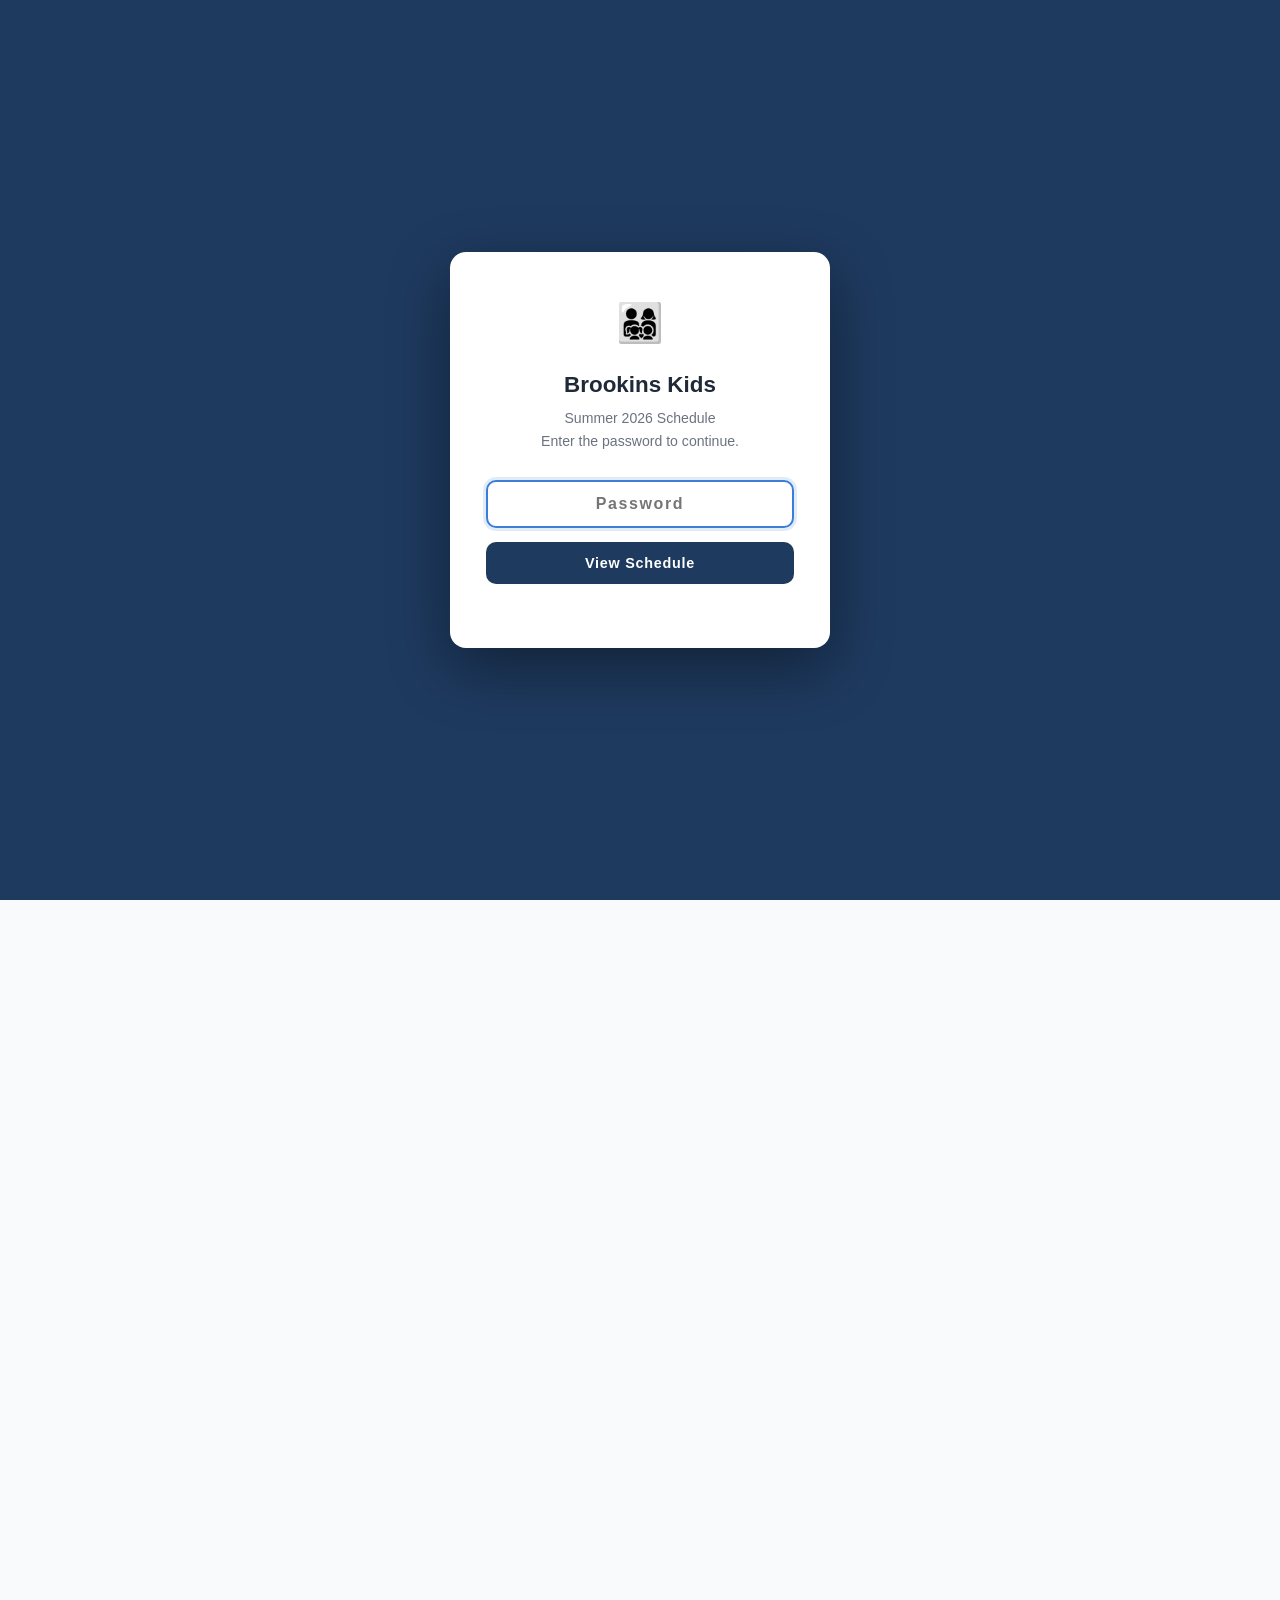
==== kids.html @ f15287eb "Fill in complete summer care activity schedule from PDF All 47 Good Shepherd days now show real acti" ====
<!DOCTYPE html>
<html lang="en">
<head>
  <meta charset="UTF-8" />
  <meta name="viewport" content="width=device-width, initial-scale=1.0" />
  <title>Brookins Kids — Summer 2026</title>
  <style>
    /* ── Auth gate ── */
    #auth-gate {
      position: fixed; inset: 0; z-index: 9999;
      background: #1e3a5f;
      display: flex; align-items: center; justify-content: center;
      font-family: -apple-system, BlinkMacSystemFont, 'Segoe UI', sans-serif;
    }
    #auth-gate.hidden { display: none; }

    .gate-card {
      background: #fff;
      border-radius: 16px;
      padding: 40px 36px 36px;
      width: min(380px, calc(100vw - 32px));
      text-align: center;
      box-shadow: 0 20px 60px rgba(0,0,0,0.4);
    }
    .gate-icon { font-size: 2.4rem; display: block; margin-bottom: 14px; }
    .gate-title { font-size: 1.4rem; font-weight: 700; color: #1f2937; margin-bottom: 4px; }
    .gate-sub { font-size: 0.88rem; color: #6b7280; margin-bottom: 28px; }

    .gate-input {
      width: 100%; padding: 13px 16px;
      font-size: 1rem; font-weight: 600; letter-spacing: 0.1em; text-align: center;
      border: 2px solid #d1d5db; border-radius: 10px;
      outline: none; color: #1f2937;
      transition: border-color 0.2s, box-shadow 0.2s;
    }
    .gate-input:focus { border-color: #3b7dd8; box-shadow: 0 0 0 3px rgba(59,125,216,0.15); }
    .gate-input.shake {
      border-color: #ef4444;
      animation: gateShake 0.4s ease;
    }
    @keyframes gateShake {
      0%,100% { transform: translateX(0); }
      20%     { transform: translateX(-8px); }
      40%     { transform: translateX(8px); }
      60%     { transform: translateX(-5px); }
      80%     { transform: translateX(5px); }
    }
    .gate-btn {
      margin-top: 14px; width: 100%; padding: 13px;
      background: #1e3a5f; color: #fff; border: none; border-radius: 10px;
      font-size: 0.9rem; font-weight: 700; letter-spacing: 0.05em;
      cursor: pointer; transition: background 0.2s;
    }
    .gate-btn:hover { background: #0d2a50; }
    .gate-err { font-size: 0.78rem; color: #ef4444; font-weight: 600; margin-top: 10px; min-height: 18px; }

    /* Hide page content until authed */
    body.locked .site-header,
    body.locked .container,
    body.locked footer { visibility: hidden; }

    * { box-sizing: border-box; margin: 0; padding: 0; }

    :root {
      --rae: #3b7dd8;
      --rae-light: #e8f1fc;
      --rae-border: #b3d0f5;
      --ivy: #2faa6a;
      --ivy-light: #e6f7ef;
      --ivy-border: #a8e0c3;
      --warn: #f59e0b;
      --warn-light: #fffbeb;
      --warn-border: #fde68a;
      --red: #ef4444;
      --red-light: #fef2f2;
      --text: #1f2937;
      --muted: #6b7280;
      --border: #e5e7eb;
      --bg: #f9fafb;
      --white: #ffffff;
    }

    body {
      font-family: -apple-system, BlinkMacSystemFont, 'Segoe UI', sans-serif;
      background: var(--bg);
      color: var(--text);
      font-size: 16px;
      line-height: 1.6;
    }

    /* ── Header ── */
    .site-header {
      background: var(--white);
      border-bottom: 2px solid var(--border);
      padding: 20px 24px;
      text-align: center;
    }
    .site-header h1 {
      font-size: 1.8rem;
      font-weight: 700;
      color: var(--text);
      letter-spacing: -0.02em;
    }
    .site-header p {
      color: var(--muted);
      margin-top: 4px;
      font-size: 1rem;
    }

    /* ── Layout ── */
    .container {
      max-width: 900px;
      margin: 0 auto;
      padding: 28px 20px 60px;
    }

    /* ── Section headers ── */
    .section-title {
      font-size: 0.75rem;
      font-weight: 700;
      text-transform: uppercase;
      letter-spacing: 0.1em;
      color: var(--muted);
      margin-bottom: 12px;
      margin-top: 36px;
    }
    .section-title:first-child { margin-top: 0; }

    /* ── Alert banner ── */
    .alert {
      background: var(--warn-light);
      border: 1px solid var(--warn-border);
      border-left: 4px solid var(--warn);
      border-radius: 8px;
      padding: 14px 18px;
      margin-bottom: 24px;
      font-size: 0.95rem;
    }
    .alert strong { color: #92400e; }

    /* ── Contact cards ── */
    .cards {
      display: grid;
      grid-template-columns: repeat(auto-fill, minmax(260px, 1fr));
      gap: 14px;
      margin-bottom: 8px;
    }

    .card {
      background: var(--white);
      border: 1px solid var(--border);
      border-radius: 10px;
      padding: 18px 20px;
    }
    .card.rae { border-top: 4px solid var(--rae); }
    .card.ivy { border-top: 4px solid var(--ivy); }
    .card.general { border-top: 4px solid var(--muted); }

    .card-label {
      font-size: 0.7rem;
      font-weight: 700;
      text-transform: uppercase;
      letter-spacing: 0.1em;
      margin-bottom: 6px;
    }
    .card.rae .card-label { color: var(--rae); }
    .card.ivy .card-label { color: var(--ivy); }
    .card.general .card-label { color: var(--muted); }

    .card h3 { font-size: 1.05rem; font-weight: 700; margin-bottom: 8px; }
    .card p { font-size: 0.9rem; color: var(--muted); margin-bottom: 4px; line-height: 1.5; }
    .card a { color: var(--rae); text-decoration: none; }
    .card a:hover { text-decoration: underline; }
    .card .hours-badge {
      display: inline-block;
      background: var(--bg);
      border: 1px solid var(--border);
      border-radius: 6px;
      padding: 4px 10px;
      font-size: 0.85rem;
      font-weight: 600;
      margin-top: 8px;
    }

    /* ── Reminders checklist ── */
    .reminders {
      background: var(--white);
      border: 1px solid var(--border);
      border-radius: 10px;
      padding: 20px 24px;
    }
    .reminders h3 {
      font-size: 1rem;
      font-weight: 700;
      margin-bottom: 14px;
    }
    .reminder-list {
      list-style: none;
      display: grid;
      grid-template-columns: repeat(auto-fill, minmax(220px, 1fr));
      gap: 8px;
    }
    .reminder-list li {
      display: flex;
      align-items: flex-start;
      gap: 8px;
      font-size: 0.92rem;
    }
    .reminder-list li::before {
      content: "✓";
      color: var(--ivy);
      font-weight: 700;
      flex-shrink: 0;
      margin-top: 1px;
    }

    /* ── Schedule table ── */
    .schedule-wrapper {
      background: var(--white);
      border: 1px solid var(--border);
      border-radius: 10px;
      overflow: hidden;
    }

    .schedule-month {
      border-bottom: 1px solid var(--border);
    }
    .schedule-month:last-child { border-bottom: none; }

    .month-header {
      background: var(--bg);
      padding: 14px 20px;
      font-size: 1rem;
      font-weight: 700;
      border-bottom: 1px solid var(--border);
      display: flex;
      align-items: center;
      gap: 8px;
    }

    .schedule-table {
      width: 100%;
      border-collapse: collapse;
      font-size: 0.88rem;
    }

    .schedule-table thead th {
      background: var(--bg);
      padding: 10px 14px;
      text-align: left;
      font-size: 0.75rem;
      font-weight: 700;
      text-transform: uppercase;
      letter-spacing: 0.07em;
      color: var(--muted);
      border-bottom: 1px solid var(--border);
    }

    .schedule-table tbody tr {
      border-bottom: 1px solid var(--border);
    }
    .schedule-table tbody tr:last-child { border-bottom: none; }
    .schedule-table tbody tr:hover { background: #fafafa; }

    .schedule-table td {
      padding: 11px 14px;
      vertical-align: top;
    }

    .date-cell {
      min-width: 110px;
      font-weight: 600;
      white-space: nowrap;
    }
    .date-cell .day { font-size: 0.78rem; color: var(--muted); font-weight: 400; }

    .pill {
      display: inline-block;
      padding: 2px 9px;
      border-radius: 20px;
      font-size: 0.78rem;
      font-weight: 600;
      white-space: nowrap;
    }
    .pill.rae { background: var(--rae-light); color: var(--rae); border: 1px solid var(--rae-border); }
    .pill.ivy { background: var(--ivy-light); color: var(--ivy); border: 1px solid var(--ivy-border); }
    .pill.golf { background: #fef3c7; color: #92400e; border: 1px solid #fde68a; }
    .pill.closed { background: var(--red-light); color: var(--red); border: 1px solid #fecaca; }
    .pill.nocare { background: #f3f4f6; color: var(--muted); border: 1px solid var(--border); }

    .cell-main { font-weight: 500; margin-bottom: 2px; }
    .cell-sub { font-size: 0.82rem; color: var(--muted); }
    .cell-activity {
      margin-top: 5px;
      font-size: 0.8rem;
      color: #374151;
      background: rgba(0,0,0,0.04);
      border-radius: 4px;
      padding: 3px 8px;
      display: inline-block;
    }

    .shirt-tag {
      display: inline-block;
      font-size: 0.7rem;
      font-weight: 700;
      padding: 1px 7px;
      border-radius: 10px;
      vertical-align: middle;
      margin-left: 4px;
    }
    .shirt-green { background: #dcfce7; color: #166534; border: 1px solid #bbf7d0; }
    .shirt-blue  { background: #dbeafe; color: #1e40af; border: 1px solid #bfdbfe; }

    .row-closed { background: var(--red-light) !important; }
    .row-golf   { background: #fffbeb !important; }
    .row-gs-green { background: #f0fdf4 !important; }
    .row-gs-blue  { background: #eff6ff !important; }

    /* shirt legend */
    .shirt-legend {
      display: flex; gap: 16px; flex-wrap: wrap;
      padding: 10px 14px;
      background: var(--bg);
      border-bottom: 1px solid var(--border);
      font-size: 0.78rem;
      color: var(--muted);
      align-items: center;
    }
    .shirt-legend span { display: flex; align-items: center; gap: 5px; }

    /* note rows */
    .schedule-note {
      padding: 9px 14px;
      background: var(--warn-light);
      font-size: 0.83rem;
      color: #92400e;
      border-top: 1px dashed var(--warn-border);
      border-bottom: 1px dashed var(--warn-border);
    }

    /* ── Responsive ── */
    @media (max-width: 600px) {
      .site-header h1 { font-size: 1.4rem; }
      .cards { grid-template-columns: 1fr; }
      .reminder-list { grid-template-columns: 1fr; }
      .schedule-table thead { display: none; }
      .schedule-table tbody tr { display: block; padding: 12px 14px; }
      .schedule-table td { display: block; padding: 2px 0; border: none; }
      .date-cell { font-size: 0.95rem; }
    }
  </style>
</head>
<body>

<header class="site-header">
  <h1>Brookins Kids — Summer 2026</h1>
  <p>Quick reference for schedules, drop-offs, and pickups</p>
</header>

<div class="container">

  <!-- ── Alert ── -->
  <div class="alert">
    <strong>Note — Golf Camp overlap:</strong> Rae's golf camp runs <strong>June 8–11</strong> (Mon–Thu, 9am–3pm at Brookview). Summer Care at Good Shepherd starts June 10. On June 10 &amp; 11 Rae goes to <strong>golf camp</strong>, not summer care. Summer Care begins in full on <strong>Friday June 12.</strong>
  </div>

  <!-- ── Morning Checklist ── -->
  <p class="section-title">Before You Leave the House</p>
  <div class="reminders">
    <h3>Morning Send-Off Checklist</h3>
    <ul class="reminder-list">
      <li>Apply sunscreen (face, arms, neck)</li>
      <li>Pack a full water bottle</li>
      <li>Pack a sack lunch — no lunch provided at Good Shepherd or golf camp</li>
      <li>Sunscreen re-apply spray in backpack for outdoor days</li>
      <li>Weather-appropriate layers (MN mornings can be cool)</li>
      <li>Any medication if needed</li>
      <li>Check backpack for permission slips / field trip notes</li>
      <li>Field trip day: green GS Summer Care shirt</li>
      <li>Swim day: blue GS shirt + swimsuit + towel</li>
      <li>Check Emma's weekly email for what each day needs</li>
    </ul>
  </div>

  <!-- ── Contact Cards ── -->
  <p class="section-title">Key Contacts &amp; Locations</p>
  <div class="cards">

    <div class="card ivy">
      <div class="card-label">Ivy</div>
      <h3>Pam's House</h3>
      <p>515 Winnetka Ave S<br>Minneapolis, MN 55426</p>
      <p><strong>Phone:</strong> <a href="tel:6122367421">612-236-7421</a></p>
      <span class="hours-badge">Drop 7:50–9:00 am &nbsp;·&nbsp; Pickup 3:00–5:00 pm</span>
    </div>

    <div class="card rae">
      <div class="card-label">Rae — Summer Care</div>
      <h3>Good Shepherd School</h3>
      <p>145 Jersey Ave. S<br>Golden Valley, MN 55426</p>
      <p><strong>School Care:</strong> Emma Sandvig</p>
      <p><a href="mailto:schoolcare@gsgvschool.org">schoolcare@gsgvschool.org</a></p>
      <p><a href="tel:7635454285">763-545-4285 ext. 816</a></p>
      <p style="margin-top:8px;font-weight:600;color:#1f2937;">Drop-off &amp; pickup: <strong>Door 12</strong></p>
      <span class="hours-badge">Drop 7:30–9:00 am &nbsp;·&nbsp; Pickup by 5:30 pm</span>
    </div>

    <div class="card rae">
      <div class="card-label">Rae — Golf Camp</div>
      <h3>Brookview Golf Course</h3>
      <p>316 Brookview Pkwy S<br>Golden Valley, MN 55426</p>
      <p><strong>Coach:</strong> Taylor House (TGA / Op 36)</p>
      <p><a href="mailto:taylor.house@playtga.com">taylor.house@playtga.com</a></p>
      <span class="hours-badge">9:00 am – 3:00 pm</span>
    </div>

  </div>

  <!-- ── Schedule ── -->
  <p class="section-title">Day-by-Day Schedule</p>

  <div class="shirt-legend">
    <strong>Row colors:</strong>
    <span><span class="shirt-tag shirt-green">Summer Care shirt</span> Field trip day — wear the GS Summer Care shirt</span>
    <span><span class="shirt-tag shirt-blue">Water shirt + swimsuit</span> Swim / water park day — wear water shirt, bring swimsuit &amp; towel</span>
    <span style="color:#92400e;background:#fef9c3;padding:2px 8px;border-radius:4px;">⛳ Golf camp</span>
    <span style="color:#991b1b;background:#fee2e2;padding:2px 8px;border-radius:4px;">Closed</span>
  </div>

  <div class="schedule-wrapper">

    <!-- ═══ JUNE ═══ -->
    <div class="schedule-month">
      <div class="month-header">June 2026</div>

      <div class="schedule-note">
        ⛳ June 8–11: Rae has <strong>Golf Camp at Brookview</strong> (Mon–Thu, 9am–3pm). Good Shepherd Summer Care begins June 12.
      </div>

      <table class="schedule-table">
        <thead>
          <tr><th>Date</th><th>Rae</th><th>Ivy</th></tr>
        </thead>
        <tbody>

          <tr class="row-golf">
            <td class="date-cell">June 8<div class="day">Monday</div></td>
            <td>
              <div class="cell-main"><span class="pill golf">Golf Camp</span></div>
              <div class="cell-sub">Brookview Golf Course · Drop 9am · Pickup 3pm</div>
            </td>
            <td>
              <div class="cell-main"><span class="pill ivy">Pam's</span></div>
              <div class="cell-sub">Drop 7:50–9am · Pickup 3–5pm</div>
            </td>
          </tr>

          <tr class="row-golf">
            <td class="date-cell">June 9<div class="day">Tuesday</div></td>
            <td>
              <div class="cell-main"><span class="pill golf">Golf Camp</span></div>
              <div class="cell-sub">Brookview Golf Course · Drop 9am · Pickup 3pm</div>
            </td>
            <td>
              <div class="cell-main"><span class="pill ivy">Pam's</span></div>
              <div class="cell-sub">Drop 7:50–9am · Pickup 3–5pm</div>
            </td>
          </tr>

          <tr class="row-golf">
            <td class="date-cell">June 10<div class="day">Wednesday</div></td>
            <td>
              <div class="cell-main"><span class="pill golf">Golf Camp</span></div>
              <div class="cell-sub">Brookview Golf Course · Drop 9am · Pickup 3pm</div>
              <div class="cell-activity">ℹ️ GS Summer Care opens today — Rae attending golf camp instead</div>
            </td>
            <td>
              <div class="cell-main"><span class="pill ivy">Pam's</span></div>
              <div class="cell-sub">Drop 7:50–9am · Pickup 3–5pm</div>
            </td>
          </tr>

          <tr class="row-golf">
            <td class="date-cell">June 11<div class="day">Thursday</div></td>
            <td>
              <div class="cell-main"><span class="pill golf">Golf Camp</span></div>
              <div class="cell-sub">Brookview Golf Course · Drop 9am · Pickup 3pm</div>
            </td>
            <td>
              <div class="cell-main"><span class="pill ivy">Pam's</span></div>
              <div class="cell-sub">Drop 7:50–9am · Pickup 3–5pm</div>
            </td>
          </tr>

          <tr class="row-gs-blue">
            <td class="date-cell">June 12<div class="day">Friday</div></td>
            <td>
              <div class="cell-main"><span class="pill rae">Good Shepherd</span> <span class="shirt-tag shirt-blue">Water shirt + swimsuit</span></div>
              <div class="cell-sub">Door 12 · Drop 7:30–9:30am · Pickup by 5:30pm</div>
              <div class="cell-activity">🏊 St. Louis Park Pool · Depart 12:15 · Return ~3:30 · Rae's first day!</div>
            </td>
            <td>
              <div class="cell-main"><span class="pill ivy">Pam's</span></div>
              <div class="cell-sub">Drop 7:50–9am · Pickup 3–5pm</div>
            </td>
          </tr>

          <tr class="row-gs-green">
            <td class="date-cell">June 15<div class="day">Monday</div></td>
            <td>
              <div class="cell-main"><span class="pill rae">Good Shepherd</span> <span class="shirt-tag shirt-green">Summer Care shirt</span></div>
              <div class="cell-sub">Door 12 · Drop 7:30–9:30am · Pickup by 5:30pm</div>
              <div class="cell-activity">🚌 Elm Creek · Depart 12:00 · Return ~3:30</div>
            </td>
            <td>
              <div class="cell-main"><span class="pill ivy">Pam's</span></div>
              <div class="cell-sub">Drop 7:50–9am · Pickup 3–5pm</div>
            </td>
          </tr>

          <tr class="row-gs-green">
            <td class="date-cell">June 16<div class="day">Tuesday</div></td>
            <td>
              <div class="cell-main"><span class="pill rae">Good Shepherd</span> <span class="shirt-tag shirt-green">Summer Care shirt</span></div>
              <div class="cell-sub">Door 12 · Drop 7:30–9:30am · Pickup by 5:30pm</div>
              <div class="cell-activity">🎭 Sidekick Theatre: Robin Hood · Depart 11:00 · Return ~2:30</div>
            </td>
            <td>
              <div class="cell-main"><span class="pill ivy">Pam's</span></div>
              <div class="cell-sub">Drop 7:50–9am · Pickup 3–5pm</div>
            </td>
          </tr>

          <tr>
            <td class="date-cell">June 17<div class="day">Wednesday</div></td>
            <td>
              <div class="cell-main"><span class="pill rae">Good Shepherd</span></div>
              <div class="cell-sub">Door 12 · Drop 7:30–9:30am · Pickup by 5:30pm</div>
              <div class="cell-activity">🎮 Capture the Flag</div>
            </td>
            <td>
              <div class="cell-main"><span class="pill ivy">Pam's</span></div>
              <div class="cell-sub">Drop 7:50–9am · Pickup 3–5pm</div>
            </td>
          </tr>

          <tr class="row-gs-green">
            <td class="date-cell">June 18<div class="day">Thursday</div></td>
            <td>
              <div class="cell-main"><span class="pill rae">Good Shepherd</span> <span class="shirt-tag shirt-green">Summer Care shirt</span></div>
              <div class="cell-sub">Door 12 · Drop 7:30–9:30am · Pickup by 5:30pm</div>
              <div class="cell-activity">🦁 Minnesota Zoo · Depart 10:20 · Return ~3:45</div>
            </td>
            <td>
              <div class="cell-main"><span class="pill ivy">Pam's</span></div>
              <div class="cell-sub">Drop 7:50–9am · Pickup 3–5pm</div>
            </td>
          </tr>

          <tr class="row-gs-blue">
            <td class="date-cell">June 19<div class="day">Friday</div></td>
            <td>
              <div class="cell-main"><span class="pill rae">Good Shepherd</span> <span class="shirt-tag shirt-blue">Water shirt + swimsuit</span></div>
              <div class="cell-sub">Door 12 · Drop 7:30–9:30am · Pickup by 5:30pm</div>
              <div class="cell-activity">🏊 Crystal Cove · Depart 12:00 · Return ~4:00</div>
            </td>
            <td>
              <div class="cell-main"><span class="pill ivy">Pam's</span></div>
              <div class="cell-sub">Drop 7:50–9am · Pickup 3–5pm</div>
            </td>
          </tr>

          <tr class="row-gs-green">
            <td class="date-cell">June 22<div class="day">Monday</div></td>
            <td>
              <div class="cell-main"><span class="pill rae">Good Shepherd</span> <span class="shirt-tag shirt-green">Summer Care shirt</span></div>
              <div class="cell-sub">Door 12 · Drop 7:30–9:30am · Pickup by 5:30pm</div>
              <div class="cell-activity">🚌 Central Park, Maple Grove · Depart 12:00 · Return ~3:30</div>
            </td>
            <td>
              <div class="cell-main"><span class="pill ivy">Pam's</span></div>
              <div class="cell-sub">Drop 7:50–9am · Pickup 3–5pm</div>
            </td>
          </tr>

          <tr>
            <td class="date-cell">June 23<div class="day">Tuesday</div></td>
            <td>
              <div class="cell-main"><span class="pill rae">Good Shepherd</span></div>
              <div class="cell-sub">Door 12 · Drop 7:30–9:30am · Pickup by 5:30pm</div>
              <div class="cell-activity">⭐ Choice Day</div>
            </td>
            <td>
              <div class="cell-main"><span class="pill ivy">Pam's</span></div>
              <div class="cell-sub">Drop 7:50–9am · Pickup 3–5pm</div>
            </td>
          </tr>

          <tr>
            <td class="date-cell">June 24<div class="day">Wednesday</div></td>
            <td>
              <div class="cell-main"><span class="pill rae">Good Shepherd</span></div>
              <div class="cell-sub">Door 12 · Drop 7:30–9:30am · Pickup by 5:30pm</div>
              <div class="cell-activity">🏃 Obstacle Course</div>
            </td>
            <td>
              <div class="cell-main"><span class="pill ivy">Pam's</span></div>
              <div class="cell-sub">Drop 7:50–9am · Pickup 3–5pm</div>
            </td>
          </tr>

          <tr class="row-gs-green">
            <td class="date-cell">June 25<div class="day">Thursday</div></td>
            <td>
              <div class="cell-main"><span class="pill rae">Good Shepherd</span> <span class="shirt-tag shirt-green">Summer Care shirt</span></div>
              <div class="cell-sub">Door 12 · Drop 7:30–9:30am · Pickup by 5:30pm</div>
              <div class="cell-activity">🚌 Lava Island · Depart 12:30 · Return ~3:30</div>
            </td>
            <td>
              <div class="cell-main"><span class="pill ivy">Pam's</span></div>
              <div class="cell-sub">Drop 7:50–9am · Pickup 3–5pm</div>
            </td>
          </tr>

          <tr class="row-gs-blue">
            <td class="date-cell">June 26<div class="day">Friday</div></td>
            <td>
              <div class="cell-main"><span class="pill rae">Good Shepherd</span> <span class="shirt-tag shirt-blue">Water shirt + swimsuit</span></div>
              <div class="cell-sub">Door 12 · Drop 7:30–9:30am · Pickup by 5:30pm</div>
              <div class="cell-activity">🏊 Water Day at Scheid Park · Depart 12:15 · Return ~3:00</div>
            </td>
            <td>
              <div class="cell-main"><span class="pill ivy">Pam's</span></div>
              <div class="cell-sub">Drop 7:50–9am · Pickup 3–5pm</div>
            </td>
          </tr>

          <tr class="row-gs-green">
            <td class="date-cell">June 29<div class="day">Monday</div></td>
            <td>
              <div class="cell-main"><span class="pill rae">Good Shepherd</span> <span class="shirt-tag shirt-green">Summer Care shirt</span></div>
              <div class="cell-sub">Door 12 · Drop 7:30–9:30am · Pickup by 5:30pm</div>
              <div class="cell-activity">🚌 Hyland Park · Depart 12:10 · Return ~3:30</div>
            </td>
            <td>
              <div class="cell-main"><span class="pill ivy">Pam's</span></div>
              <div class="cell-sub">Drop 7:50–9am · Pickup 3–5pm</div>
            </td>
          </tr>

          <tr>
            <td class="date-cell">June 30<div class="day">Tuesday</div></td>
            <td>
              <div class="cell-main"><span class="pill rae">Good Shepherd</span></div>
              <div class="cell-sub">Door 12 · Drop 7:30–9:30am · Pickup by 5:30pm</div>
              <div class="cell-activity">🏆 Minute To Win It!</div>
            </td>
            <td>
              <div class="cell-main"><span class="pill ivy">Pam's</span></div>
              <div class="cell-sub">Drop 7:50–9am · Pickup 3–5pm</div>
            </td>
          </tr>

        </tbody>
      </table>
    </div>

    <!-- ═══ JULY ═══ -->
    <div class="schedule-month">
      <div class="month-header">July 2026</div>
      <table class="schedule-table">
        <thead>
          <tr><th>Date</th><th>Rae</th><th>Ivy</th></tr>
        </thead>
        <tbody>

          <tr>
            <td class="date-cell">July 1<div class="day">Wednesday</div></td>
            <td>
              <div class="cell-main"><span class="pill rae">Good Shepherd</span></div>
              <div class="cell-sub">Door 12 · Drop 7:30–9:30am · Pickup by 5:30pm</div>
              <div class="cell-activity">🚶 Walk to Lions Park · Depart 1:00 · Return ~3:00</div>
            </td>
            <td>
              <div class="cell-main"><span class="pill ivy">Pam's</span></div>
              <div class="cell-sub">Drop 7:50–9am · Pickup 3–5pm</div>
            </td>
          </tr>

          <tr class="row-gs-blue">
            <td class="date-cell">July 2<div class="day">Thursday</div></td>
            <td>
              <div class="cell-main"><span class="pill rae">Good Shepherd</span> <span class="shirt-tag shirt-blue">Water shirt + swimsuit</span></div>
              <div class="cell-sub">Door 12 · Drop 7:30–9:30am · Pickup by 5:30pm</div>
              <div class="cell-activity">🏊 Edina Aquatic Center · Depart 12:30 · Return ~3:45</div>
            </td>
            <td>
              <div class="cell-main"><span class="pill ivy">Pam's</span></div>
              <div class="cell-sub">Drop 7:50–9am · Pickup 3–5pm</div>
            </td>
          </tr>

          <tr class="row-closed">
            <td class="date-cell">July 3<div class="day">Friday</div></td>
            <td>
              <div class="cell-main"><span class="pill closed">Closed</span></div>
              <div class="cell-sub">Good Shepherd closed — July 4th holiday</div>
            </td>
            <td>
              <div class="cell-main"><span class="pill ivy">Pam's</span></div>
              <div class="cell-sub">Drop 7:50–9am · Pickup 3–5pm</div>
            </td>
          </tr>

          <tr class="row-closed">
            <td class="date-cell">July 4–6<div class="day">Sat–Mon</div></td>
            <td colspan="2">
              <div class="cell-main"><span class="pill closed">No School Care</span></div>
              <div class="cell-sub">July 4th weekend &amp; July 6 holiday — Good Shepherd closed. Pam available Mon–Fri.</div>
            </td>
          </tr>

          <tr class="row-gs-green">
            <td class="date-cell">July 7<div class="day">Tuesday</div></td>
            <td>
              <div class="cell-main"><span class="pill rae">Good Shepherd</span> <span class="shirt-tag shirt-green">Summer Care shirt</span></div>
              <div class="cell-sub">Door 12 · Drop 7:30–9:30am · Pickup by 5:30pm</div>
              <div class="cell-activity">🚌 Museum of Illusions · Depart 12:15 · Return ~3:00</div>
            </td>
            <td>
              <div class="cell-main"><span class="pill ivy">Pam's</span></div>
              <div class="cell-sub">Drop 7:50–9am · Pickup 3–5pm</div>
            </td>
          </tr>

          <tr>
            <td class="date-cell">July 8<div class="day">Wednesday</div></td>
            <td>
              <div class="cell-main"><span class="pill rae">Good Shepherd</span></div>
              <div class="cell-sub">Door 12 · Drop 7:30–9:30am · Pickup by 5:30pm</div>
              <div class="cell-activity">🎨 Tie Dye Day!</div>
            </td>
            <td>
              <div class="cell-main"><span class="pill ivy">Pam's</span></div>
              <div class="cell-sub">Drop 7:50–9am · Pickup 3–5pm</div>
            </td>
          </tr>

          <tr>
            <td class="date-cell">July 9<div class="day">Thursday</div></td>
            <td>
              <div class="cell-main"><span class="pill rae">Good Shepherd</span></div>
              <div class="cell-sub">Door 12 · Drop 7:30–9:30am · Pickup by 5:30pm</div>
              <div class="cell-activity">🔬 Science Crew</div>
            </td>
            <td>
              <div class="cell-main"><span class="pill ivy">Pam's</span></div>
              <div class="cell-sub">Drop 7:50–9am · Pickup 3–5pm</div>
            </td>
          </tr>

          <tr class="row-gs-blue">
            <td class="date-cell">July 10<div class="day">Friday</div></td>
            <td>
              <div class="cell-main"><span class="pill rae">Good Shepherd</span> <span class="shirt-tag shirt-blue">Water shirt + swimsuit</span></div>
              <div class="cell-sub">Door 12 · Drop 7:30–9:30am · Pickup by 5:30pm</div>
              <div class="cell-activity">🏊 Cascade Bay · Depart 11:30 · Return ~3:30</div>
            </td>
            <td>
              <div class="cell-main"><span class="pill ivy">Pam's</span></div>
              <div class="cell-sub">Drop 7:50–9am · Pickup 3–5pm</div>
            </td>
          </tr>

          <tr>
            <td class="date-cell">July 13<div class="day">Monday</div></td>
            <td>
              <div class="cell-main"><span class="pill rae">Good Shepherd</span></div>
              <div class="cell-sub">Door 12 · Drop 7:30–9:30am · Pickup by 5:30pm</div>
              <div class="cell-activity">🚶 Walk to Lions Park · Depart 1:00 · Return ~3:00</div>
            </td>
            <td>
              <div class="cell-main"><span class="pill ivy">Pam's</span></div>
              <div class="cell-sub">Drop 7:50–9am · Pickup 3–5pm</div>
            </td>
          </tr>

          <tr>
            <td class="date-cell">July 14<div class="day">Tuesday</div></td>
            <td>
              <div class="cell-main"><span class="pill rae">Good Shepherd</span></div>
              <div class="cell-sub">Door 12 · Drop 7:30–9:30am · Pickup by 5:30pm</div>
              <div class="cell-activity">🌿 Nature Walk at GS</div>
            </td>
            <td>
              <div class="cell-main"><span class="pill ivy">Pam's</span></div>
              <div class="cell-sub">Drop 7:50–9am · Pickup 3–5pm</div>
            </td>
          </tr>

          <tr class="row-gs-green">
            <td class="date-cell">July 15<div class="day">Wednesday</div></td>
            <td>
              <div class="cell-main"><span class="pill rae">Good Shepherd</span> <span class="shirt-tag shirt-green">Summer Care shirt</span></div>
              <div class="cell-sub">Door 12 · Drop 7:30–9:30am · Pickup by 5:30pm</div>
              <div class="cell-activity">🏀 Minnesota Lynx Game · Depart 10:45 · Return ~3:30</div>
            </td>
            <td>
              <div class="cell-main"><span class="pill ivy">Pam's</span></div>
              <div class="cell-sub">Drop 7:50–9am · Pickup 3–5pm</div>
            </td>
          </tr>

          <tr class="row-gs-green">
            <td class="date-cell">July 16<div class="day">Thursday</div></td>
            <td>
              <div class="cell-main"><span class="pill rae">Good Shepherd</span> <span class="shirt-tag shirt-green">Summer Care shirt</span></div>
              <div class="cell-sub">Door 12 · Drop 7:30–9:30am · Pickup by 5:30pm</div>
              <div class="cell-activity">🚌 Pump It Up · Depart 12:30 · Return ~3:30</div>
            </td>
            <td>
              <div class="cell-main"><span class="pill ivy">Pam's</span></div>
              <div class="cell-sub">Drop 7:50–9am · Pickup 3–5pm</div>
            </td>
          </tr>

          <tr class="row-gs-blue">
            <td class="date-cell">July 17<div class="day">Friday</div></td>
            <td>
              <div class="cell-main"><span class="pill rae">Good Shepherd</span> <span class="shirt-tag shirt-blue">Water shirt + swimsuit</span></div>
              <div class="cell-sub">Door 12 · Drop 7:30–9:30am · Pickup by 5:30pm</div>
              <div class="cell-activity">🏊 Water Day at GS</div>
            </td>
            <td>
              <div class="cell-main"><span class="pill ivy">Pam's</span></div>
              <div class="cell-sub">Drop 7:50–9am · Pickup 3–5pm</div>
            </td>
          </tr>

          <tr class="row-gs-green">
            <td class="date-cell">July 20<div class="day">Monday</div></td>
            <td>
              <div class="cell-main"><span class="pill rae">Good Shepherd</span> <span class="shirt-tag shirt-green">Summer Care shirt</span></div>
              <div class="cell-sub">Door 12 · Drop 7:30–9:30am · Pickup by 5:30pm</div>
              <div class="cell-activity">🚌 Gale Farm (3rd–6th grade) · Depart 12:00 · Return ~3:00</div>
            </td>
            <td>
              <div class="cell-main"><span class="pill ivy">Pam's</span></div>
              <div class="cell-sub">Drop 7:50–9am · Pickup 3–5pm</div>
            </td>
          </tr>

          <tr>
            <td class="date-cell">July 21<div class="day">Tuesday</div></td>
            <td>
              <div class="cell-main"><span class="pill rae">Good Shepherd</span></div>
              <div class="cell-sub">Door 12 · Drop 7:30–9:30am · Pickup by 5:30pm</div>
              <div class="cell-activity">🚌 Silverwood (1st–2nd grade) · Depart 12:30 · Return ~3:30</div>
            </td>
            <td>
              <div class="cell-main"><span class="pill ivy">Pam's</span></div>
              <div class="cell-sub">Drop 7:50–9am · Pickup 3–5pm</div>
            </td>
          </tr>

          <tr>
            <td class="date-cell">July 22<div class="day">Wednesday</div></td>
            <td>
              <div class="cell-main"><span class="pill rae">Good Shepherd</span></div>
              <div class="cell-sub">Door 12 · Drop 7:30–9:30am · Pickup by 5:30pm</div>
              <div class="cell-activity">🏅 Summer Care Olympics</div>
            </td>
            <td>
              <div class="cell-main"><span class="pill ivy">Pam's</span></div>
              <div class="cell-sub">Drop 7:50–9am · Pickup 3–5pm</div>
            </td>
          </tr>

          <tr>
            <td class="date-cell">July 23<div class="day">Thursday</div></td>
            <td>
              <div class="cell-main"><span class="pill nocare">Not Enrolled</span></div>
              <div class="cell-sub">Rae not signed up for this day — confirm with parents</div>
              <div class="cell-activity" style="color:#6b7280;">GS activity: Summer Care Olympics</div>
            </td>
            <td>
              <div class="cell-main"><span class="pill ivy">Pam's</span></div>
              <div class="cell-sub">Drop 7:50–9am · Pickup 3–5pm</div>
            </td>
          </tr>

          <tr>
            <td class="date-cell">July 24<div class="day">Friday</div></td>
            <td>
              <div class="cell-main"><span class="pill nocare">Not Enrolled</span></div>
              <div class="cell-sub">Rae not signed up for this day — confirm with parents</div>
              <div class="cell-activity" style="color:#6b7280;">GS activity: Bunker Beach (water day)</div>
            </td>
            <td>
              <div class="cell-main"><span class="pill ivy">Pam's</span></div>
              <div class="cell-sub">Drop 7:50–9am · Pickup 3–5pm</div>
            </td>
          </tr>

          <tr class="row-gs-green">
            <td class="date-cell">July 27<div class="day">Monday</div></td>
            <td>
              <div class="cell-main"><span class="pill rae">Good Shepherd</span> <span class="shirt-tag shirt-green">Summer Care shirt</span></div>
              <div class="cell-sub">Door 12 · Drop 7:30–9:30am · Pickup by 5:30pm</div>
              <div class="cell-activity">🚌 Baker Park · Depart 12:00 · Return ~3:30</div>
            </td>
            <td>
              <div class="cell-main"><span class="pill ivy">Pam's</span></div>
              <div class="cell-sub">Drop 7:50–9am · Pickup 3–5pm</div>
            </td>
          </tr>

          <tr>
            <td class="date-cell">July 28<div class="day">Tuesday</div></td>
            <td>
              <div class="cell-main"><span class="pill rae">Good Shepherd</span></div>
              <div class="cell-sub">Door 12 · Drop 7:30–9:30am · Pickup by 5:30pm</div>
              <div class="cell-activity">🍕 Pizza &amp; Movie Day</div>
            </td>
            <td>
              <div class="cell-main"><span class="pill ivy">Pam's</span></div>
              <div class="cell-sub">Drop 7:50–9am · Pickup 3–5pm</div>
            </td>
          </tr>

          <tr class="row-gs-green">
            <td class="date-cell">July 29<div class="day">Wednesday</div></td>
            <td>
              <div class="cell-main"><span class="pill rae">Good Shepherd</span> <span class="shirt-tag shirt-green">Summer Care shirt</span></div>
              <div class="cell-sub">Door 12 · Drop 7:30–9:30am · Pickup by 5:30pm</div>
              <div class="cell-activity">🎭 Stages Theatre: Shrek Jr. · Depart 11:45 · Return ~2:15</div>
            </td>
            <td>
              <div class="cell-main"><span class="pill ivy">Pam's</span></div>
              <div class="cell-sub">Drop 7:50–9am · Pickup 3–5pm</div>
            </td>
          </tr>

          <tr class="row-gs-green">
            <td class="date-cell">July 30<div class="day">Thursday</div></td>
            <td>
              <div class="cell-main"><span class="pill rae">Good Shepherd</span> <span class="shirt-tag shirt-green">Summer Care shirt</span></div>
              <div class="cell-sub">Door 12 · Drop 7:30–9:30am · Pickup by 5:30pm</div>
              <div class="cell-activity">⚾ Minnesota Twins Game (3rd–6th grade) · Depart 11:30 · Return ~3:30</div>
            </td>
            <td>
              <div class="cell-main"><span class="pill ivy">Pam's</span></div>
              <div class="cell-sub">Drop 7:50–9am · Pickup 3–5pm</div>
            </td>
          </tr>

          <tr class="row-gs-blue">
            <td class="date-cell">July 31<div class="day">Friday</div></td>
            <td>
              <div class="cell-main"><span class="pill rae">Good Shepherd</span> <span class="shirt-tag shirt-blue">Water shirt + swimsuit</span></div>
              <div class="cell-sub">Door 12 · Drop 7:30–9:30am · Pickup by 5:30pm</div>
              <div class="cell-activity">🏊 Elm Creek Swim Pond · Depart 12:00 · Return ~3:30</div>
            </td>
            <td>
              <div class="cell-main"><span class="pill ivy">Pam's</span></div>
              <div class="cell-sub">Drop 7:50–9am · Pickup 3–5pm</div>
            </td>
          </tr>

        </tbody>
      </table>
    </div>

    <!-- ═══ AUGUST ═══ -->
    <div class="schedule-month">
      <div class="month-header">August 2026</div>
      <table class="schedule-table">
        <thead>
          <tr><th>Date</th><th>Rae</th><th>Ivy</th></tr>
        </thead>
        <tbody>

          <tr>
            <td class="date-cell">Aug 3<div class="day">Monday</div></td>
            <td>
              <div class="cell-main"><span class="pill rae">Good Shepherd</span></div>
              <div class="cell-sub">Door 12 · Drop 7:30–9:30am · Pickup by 5:30pm</div>
              <div class="cell-activity">🚶 Walk to Lions Park · Depart 1:00 · Return ~3:00</div>
            </td>
            <td>
              <div class="cell-main"><span class="pill ivy">Pam's</span></div>
              <div class="cell-sub">Drop 7:50–9am · Pickup 3–5pm</div>
            </td>
          </tr>

          <tr class="row-gs-green">
            <td class="date-cell">Aug 4<div class="day">Tuesday</div></td>
            <td>
              <div class="cell-main"><span class="pill rae">Good Shepherd</span> <span class="shirt-tag shirt-green">Summer Care shirt</span></div>
              <div class="cell-sub">Door 12 · Drop 7:30–9:30am · Pickup by 5:30pm</div>
              <div class="cell-activity">🔬 Fun Lab · Depart 12:00 · Return ~3:30</div>
            </td>
            <td>
              <div class="cell-main"><span class="pill ivy">Pam's</span></div>
              <div class="cell-sub">Drop 7:50–9am · Pickup 3–5pm</div>
            </td>
          </tr>

          <tr>
            <td class="date-cell">Aug 5<div class="day">Wednesday</div></td>
            <td>
              <div class="cell-main"><span class="pill rae">Good Shepherd</span></div>
              <div class="cell-sub">Door 12 · Drop 7:30–9:30am · Pickup by 5:30pm</div>
              <div class="cell-activity">⭐ Choice Day</div>
            </td>
            <td>
              <div class="cell-main"><span class="pill ivy">Pam's</span></div>
              <div class="cell-sub">Drop 7:50–9am · Pickup 3–5pm</div>
            </td>
          </tr>

          <tr>
            <td class="date-cell">Aug 6<div class="day">Thursday</div></td>
            <td>
              <div class="cell-main"><span class="pill rae">Good Shepherd</span></div>
              <div class="cell-sub">Door 12 · Drop 7:30–9:30am · Pickup by 5:30pm</div>
              <div class="cell-activity">🗺️ Treasure Hunt</div>
            </td>
            <td>
              <div class="cell-main"><span class="pill ivy">Pam's</span></div>
              <div class="cell-sub">Drop 7:50–9am · Pickup 3–5pm</div>
            </td>
          </tr>

          <tr class="row-gs-blue">
            <td class="date-cell">Aug 7<div class="day">Friday</div></td>
            <td>
              <div class="cell-main"><span class="pill rae">Good Shepherd</span> <span class="shirt-tag shirt-blue">Water shirt + swimsuit</span></div>
              <div class="cell-sub">Door 12 · Drop 7:30–9:30am · Pickup by 5:30pm</div>
              <div class="cell-activity">🏊 St. Louis Park Pool · Depart 12:15 · Return ~3:30</div>
            </td>
            <td>
              <div class="cell-main"><span class="pill ivy">Pam's</span></div>
              <div class="cell-sub">Drop 7:50–9am · Pickup 3–5pm</div>
            </td>
          </tr>

          <tr class="row-gs-green">
            <td class="date-cell">Aug 10<div class="day">Monday</div></td>
            <td>
              <div class="cell-main"><span class="pill rae">Good Shepherd</span> <span class="shirt-tag shirt-green">Summer Care shirt</span></div>
              <div class="cell-sub">Door 12 · Drop 7:30–9:30am · Pickup by 5:30pm</div>
              <div class="cell-activity">🚌 Gale Farm (1st–2nd grade) · Depart 12:00 · Return ~3:00</div>
            </td>
            <td>
              <div class="cell-main"><span class="pill ivy">Pam's</span></div>
              <div class="cell-sub">Drop 7:50–9am · Pickup 3–5pm</div>
            </td>
          </tr>

          <tr>
            <td class="date-cell">Aug 11<div class="day">Tuesday</div></td>
            <td>
              <div class="cell-main"><span class="pill rae">Good Shepherd</span></div>
              <div class="cell-sub">Door 12 · Drop 7:30–9:30am · Pickup by 5:30pm</div>
              <div class="cell-activity">🚌 Silverwood (3rd–6th grade) · Depart 12:30 · Return ~3:30</div>
            </td>
            <td>
              <div class="cell-main"><span class="pill ivy">Pam's</span></div>
              <div class="cell-sub">Drop 7:50–9am · Pickup 3–5pm</div>
            </td>
          </tr>

          <tr class="row-gs-green">
            <td class="date-cell">Aug 12<div class="day">Wednesday</div></td>
            <td>
              <div class="cell-main"><span class="pill rae">Good Shepherd</span> <span class="shirt-tag shirt-green">Summer Care shirt</span></div>
              <div class="cell-sub">Door 12 · Drop 7:30–9:30am · Pickup by 5:30pm</div>
              <div class="cell-activity">🚌 Hyland Park · Depart 12:10 · Return ~3:30</div>
            </td>
            <td>
              <div class="cell-main"><span class="pill ivy">Pam's</span></div>
              <div class="cell-sub">Drop 7:50–9am · Pickup 3–5pm</div>
            </td>
          </tr>

          <tr class="row-gs-blue">
            <td class="date-cell">Aug 13<div class="day">Thursday</div></td>
            <td>
              <div class="cell-main"><span class="pill rae">Good Shepherd</span> <span class="shirt-tag shirt-blue">Water shirt + swimsuit</span></div>
              <div class="cell-sub">Door 12 · Drop 7:30–9:30am · Pickup by 5:30pm</div>
              <div class="cell-activity">🏊 Edina Aquatic Center · Depart 12:30 · Return ~3:45</div>
            </td>
            <td>
              <div class="cell-main"><span class="pill ivy">Pam's</span></div>
              <div class="cell-sub">Drop 7:50–9am · Pickup 3–5pm</div>
            </td>
          </tr>

          <tr>
            <td class="date-cell">Aug 14<div class="day">Friday</div></td>
            <td>
              <div class="cell-main"><span class="pill rae">Good Shepherd</span> <span class="pill closed" style="font-size:0.7rem;padding:1px 7px;">Last Day</span></div>
              <div class="cell-sub">Door 12 · Drop 7:30–9:30am · Pickup by 5:30pm</div>
              <div class="cell-activity">🎤 Summer Care Talent Show! — Last day</div>
            </td>
            <td>
              <div class="cell-main"><span class="pill ivy">Pam's</span></div>
              <div class="cell-sub">Drop 7:50–9am · Pickup 3–5pm</div>
            </td>
          </tr>

        </tbody>
      </table>
    </div>

  </div><!-- end schedule-wrapper -->

  <!-- ── Good to Know ── -->
  <p class="section-title">Good to Know</p>
  <div class="cards">

    <div class="card general">
      <div class="card-label">Lunches</div>
      <h3>Pack a Lunch Daily</h3>
      <p>Neither Good Shepherd Summer Care nor the golf camp provide lunch. Pack a sack lunch for both Rae and Ivy every day.</p>
    </div>

    <div class="card general">
      <div class="card-label">Sunscreen</div>
      <h3>Apply Before Drop-Off</h3>
      <p>Good Shepherd takes kids on outdoor field trips regularly (Minnesota Zoo, outdoor activities). Apply sunscreen at home before the car ride. Pack a spray bottle in Rae's bag for reapplication.</p>
    </div>

    <div class="card general">
      <div class="card-label">Shirts — Field Trip Days</div>
      <h3>GS Summer Care Shirt</h3>
      <p>On field trip days Rae wears her Good Shepherd Summer Care shirt. Rows highlighted green on the schedule above are shirt days.</p>
      <p style="margin-top:8px;font-size:0.82rem;color:#6b7280;">Note: GS is ordering brand-new shirts for 2026 (new color — not the old green). An order form will be sent once the design is decided. Shirts are distributed the first week of summer care.</p>
    </div>

    <div class="card general">
      <div class="card-label">Shirts — Swim Days</div>
      <h3>GS Water Shirt + Swim Gear</h3>
      <p>On water park / swim days Rae needs her Good Shepherd <strong>water shirt</strong>, a swimsuit, and a towel. Rows highlighted blue on the schedule are swim days.</p>
      <p style="margin-top:8px;font-size:0.82rem;color:#6b7280;">She doesn't need to arrive in her swimsuit — they change before leaving. The schedule above already shows which days are swim days.</p>
    </div>

    <div class="card general">
      <div class="card-label">Weekly Schedule</div>
      <h3>Emma Emails Every Week</h3>
      <p>Every week Emma Sandvig sends a day-by-day activity email from <a href="mailto:schoolcare@gsgvschool.org">schoolcare@gsgvschool.org</a>. It lists field trips, shirt needed, and anything special to pack.</p>
      <p style="margin-top:8px;font-size:0.82rem;color:#6b7280;">Check that email Sunday evening or Monday morning so you know what Rae needs each day.</p>
    </div>

    <div class="card general">
      <div class="card-label">Field Trips</div>
      <h3>Known 2026 Trips</h3>
      <p>Minnesota Zoo · Pump It Up · Minnesota Lynx game · Minnesota Twins game · Water park trips</p>
      <p style="margin-top:8px;font-size:0.82rem;color:#6b7280;">Field trip cost is included — no extra money needed. Specific dates come in Emma's weekly email.</p>
    </div>

    <div class="card general">
      <div class="card-label">Golf Camp App</div>
      <h3>Operation 36 App</h3>
      <p>Taylor House (Rae's golf coach) may send schedule updates through the Op 36 app. Check with Adam/Jenny if you need access.</p>
      <p style="margin-top:6px"><a href="mailto:taylor.house@playtga.com">taylor.house@playtga.com</a></p>
    </div>

    <div class="card general">
      <div class="card-label">Pickup</div>
      <h3>ID May Be Required</h3>
      <p>If picking up from Good Shepherd for the first time, bring a photo ID. You should be on the approved pickup list — call Emma Sandvig at 763-545-4285 ext. 816 if there's any issue.</p>
    </div>

    <div class="card general">
      <div class="card-label">July 23–24</div>
      <h3>Rae Not Enrolled</h3>
      <p>Rae is not signed up for Good Shepherd on Thu July 23 or Fri July 24. Confirm with Adam &amp; Jenny what the plan is for those days.</p>
    </div>

  </div>

</div><!-- end container -->

<footer style="text-align:center; padding: 20px; color: #9ca3af; font-size: 0.8rem; border-top: 1px solid #e5e7eb;">
  Last updated June 2026 · adambrookins.com/kids.html
</footer>

<!-- ── Auth gate overlay ── -->
<div id="auth-gate">
  <div class="gate-card">
    <span class="gate-icon">👨‍👩‍👧‍👦</span>
    <div class="gate-title">Brookins Kids</div>
    <p class="gate-sub">Summer 2026 Schedule<br>Enter the password to continue.</p>
    <form id="gate-form" autocomplete="off">
      <input id="gate-pw" type="password" class="gate-input" placeholder="Password" autofocus autocomplete="new-password" />
      <button type="submit" class="gate-btn">View Schedule</button>
      <div class="gate-err" id="gate-err"></div>
    </form>
  </div>
</div>

<script>
  (function () {
    var PASSWORD = 'brookins';
    var SESSION_KEY = 'kids_auth';
    var gate = document.getElementById('auth-gate');
    var form = document.getElementById('gate-form');
    var input = document.getElementById('gate-pw');
    var errMsg = document.getElementById('gate-err');

    function unlock() {
      sessionStorage.setItem(SESSION_KEY, '1');
      gate.classList.add('hidden');
      document.body.classList.remove('locked');
    }

    // Already authenticated this session
    if (sessionStorage.getItem(SESSION_KEY)) {
      unlock();
    } else {
      document.body.classList.add('locked');
    }

    form.addEventListener('submit', function (e) {
      e.preventDefault();
      if (input.value.trim().toLowerCase() === PASSWORD) {
        unlock();
      } else {
        errMsg.textContent = 'Incorrect password. Try again.';
        input.classList.add('shake');
        input.value = '';
        input.focus();
        setTimeout(function () { input.classList.remove('shake'); }, 500);
      }
    });

    input.addEventListener('input', function () { errMsg.textContent = ''; });
  })();
</script>

</body>
</html>
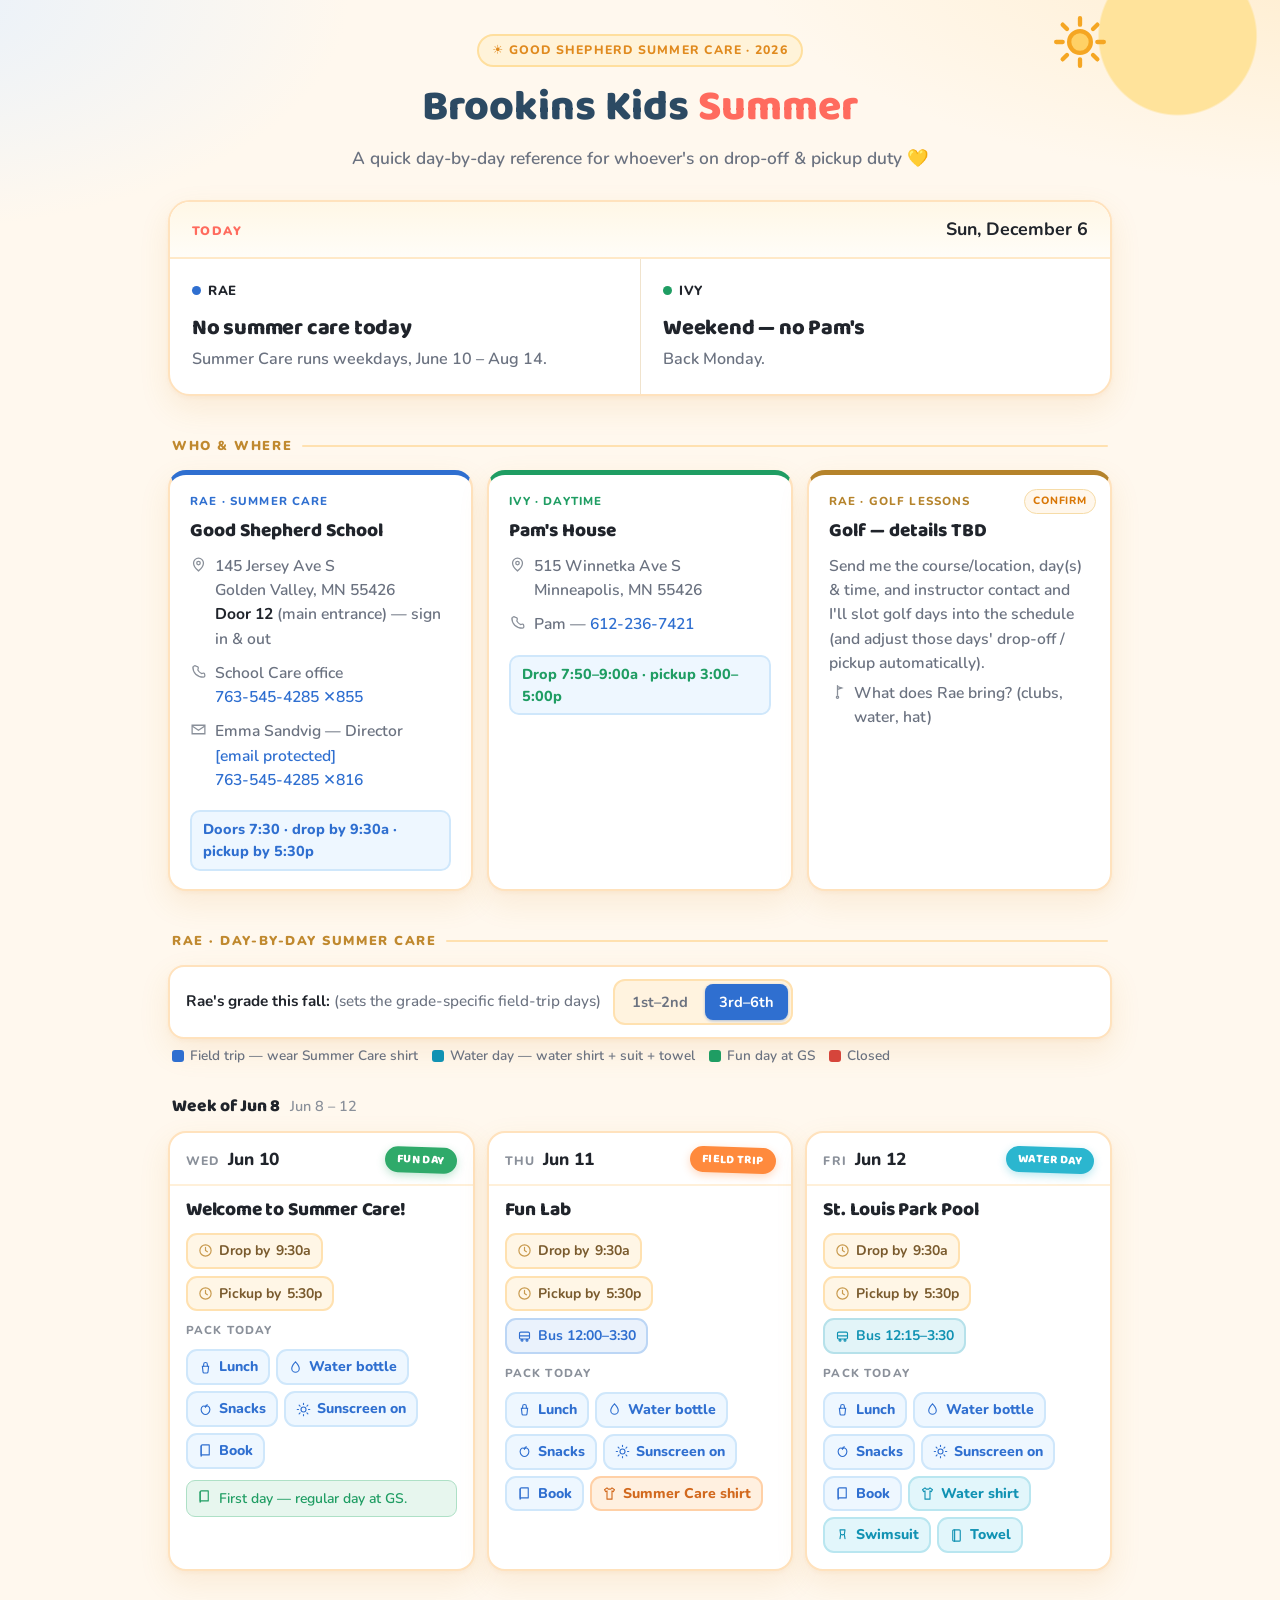
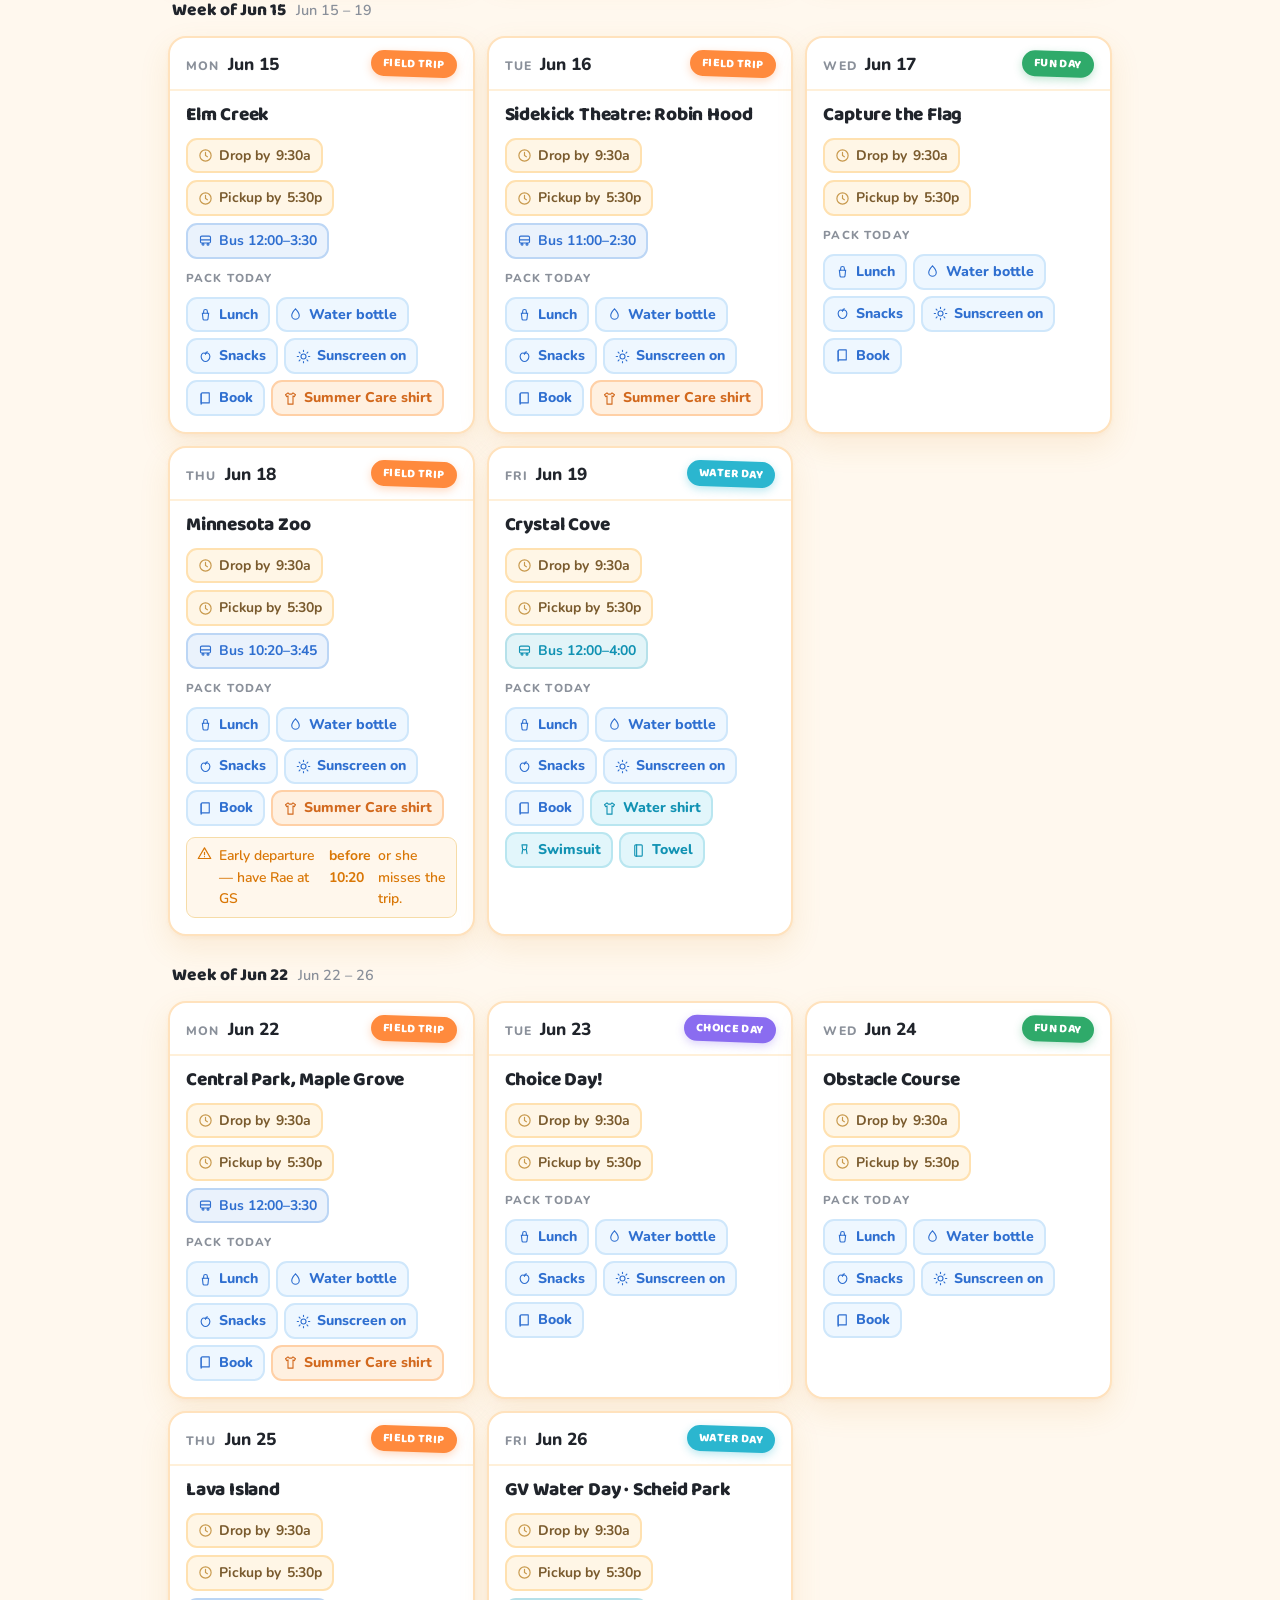
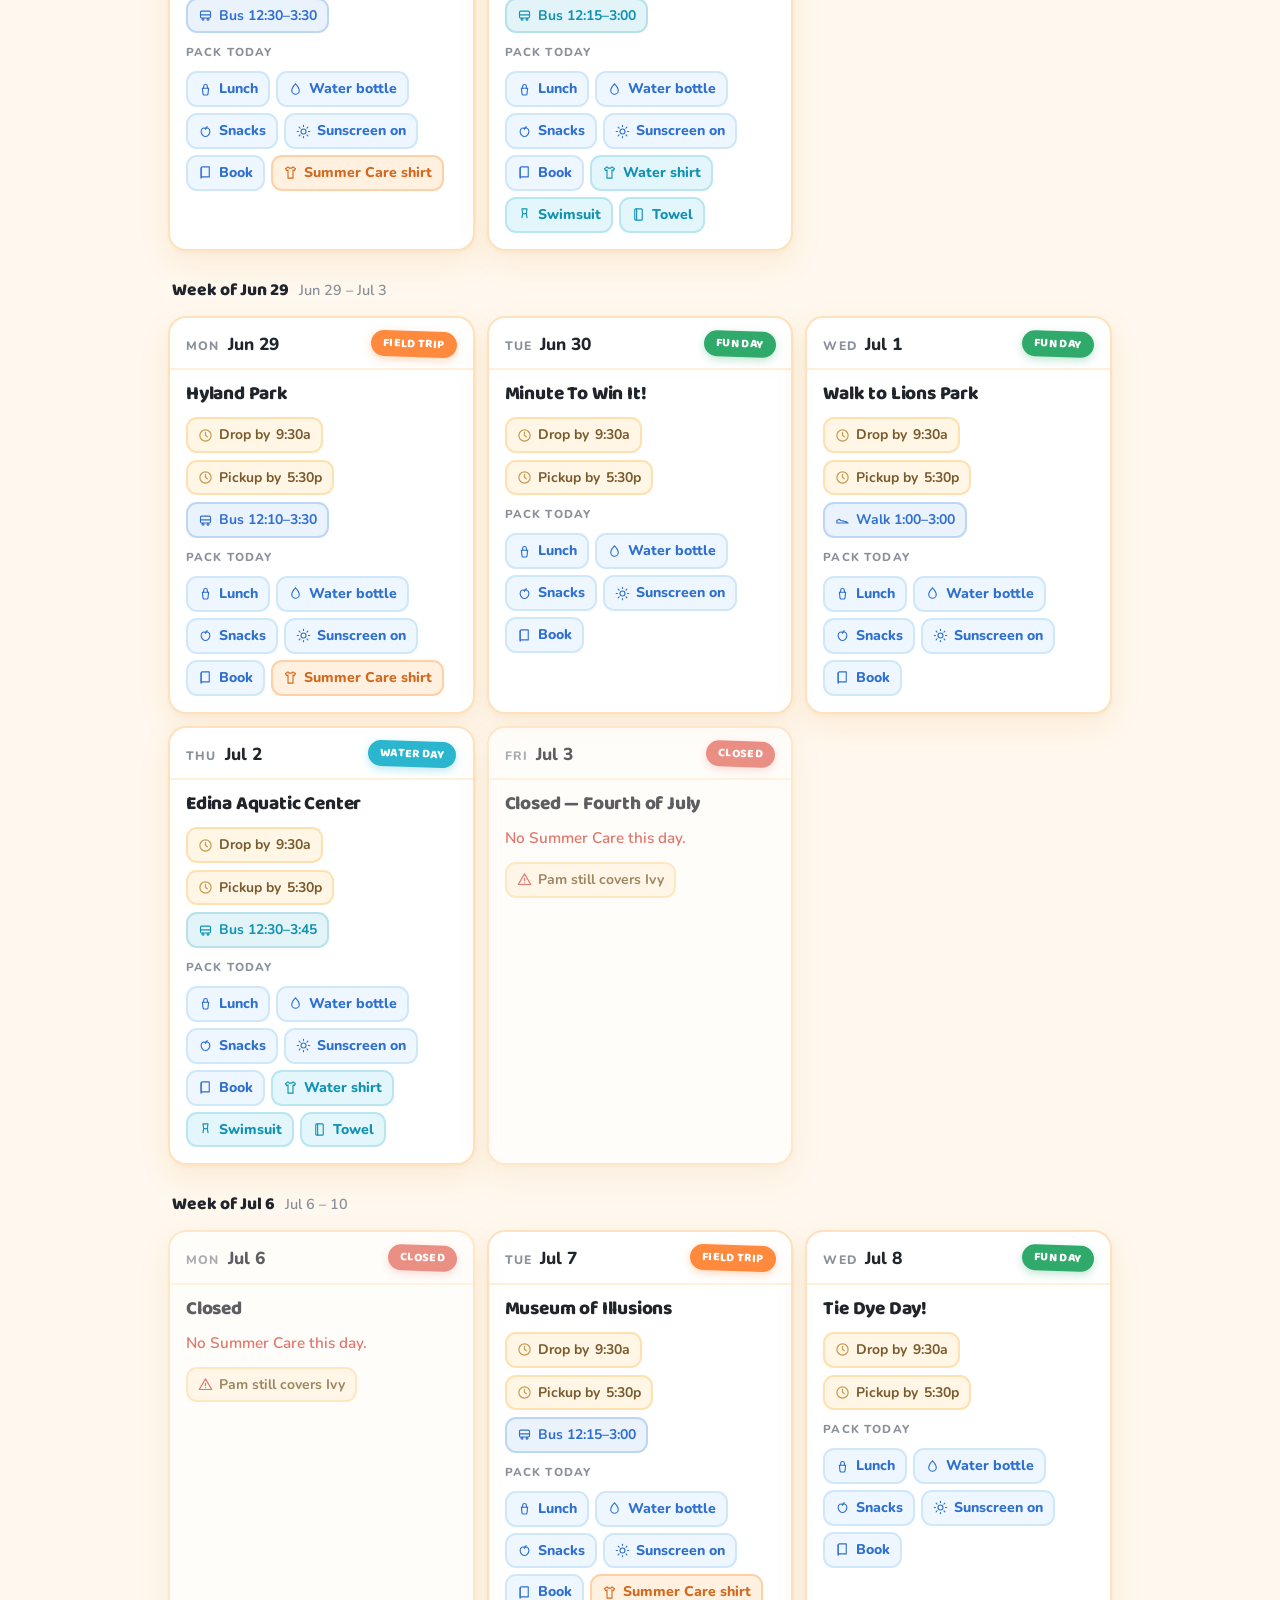
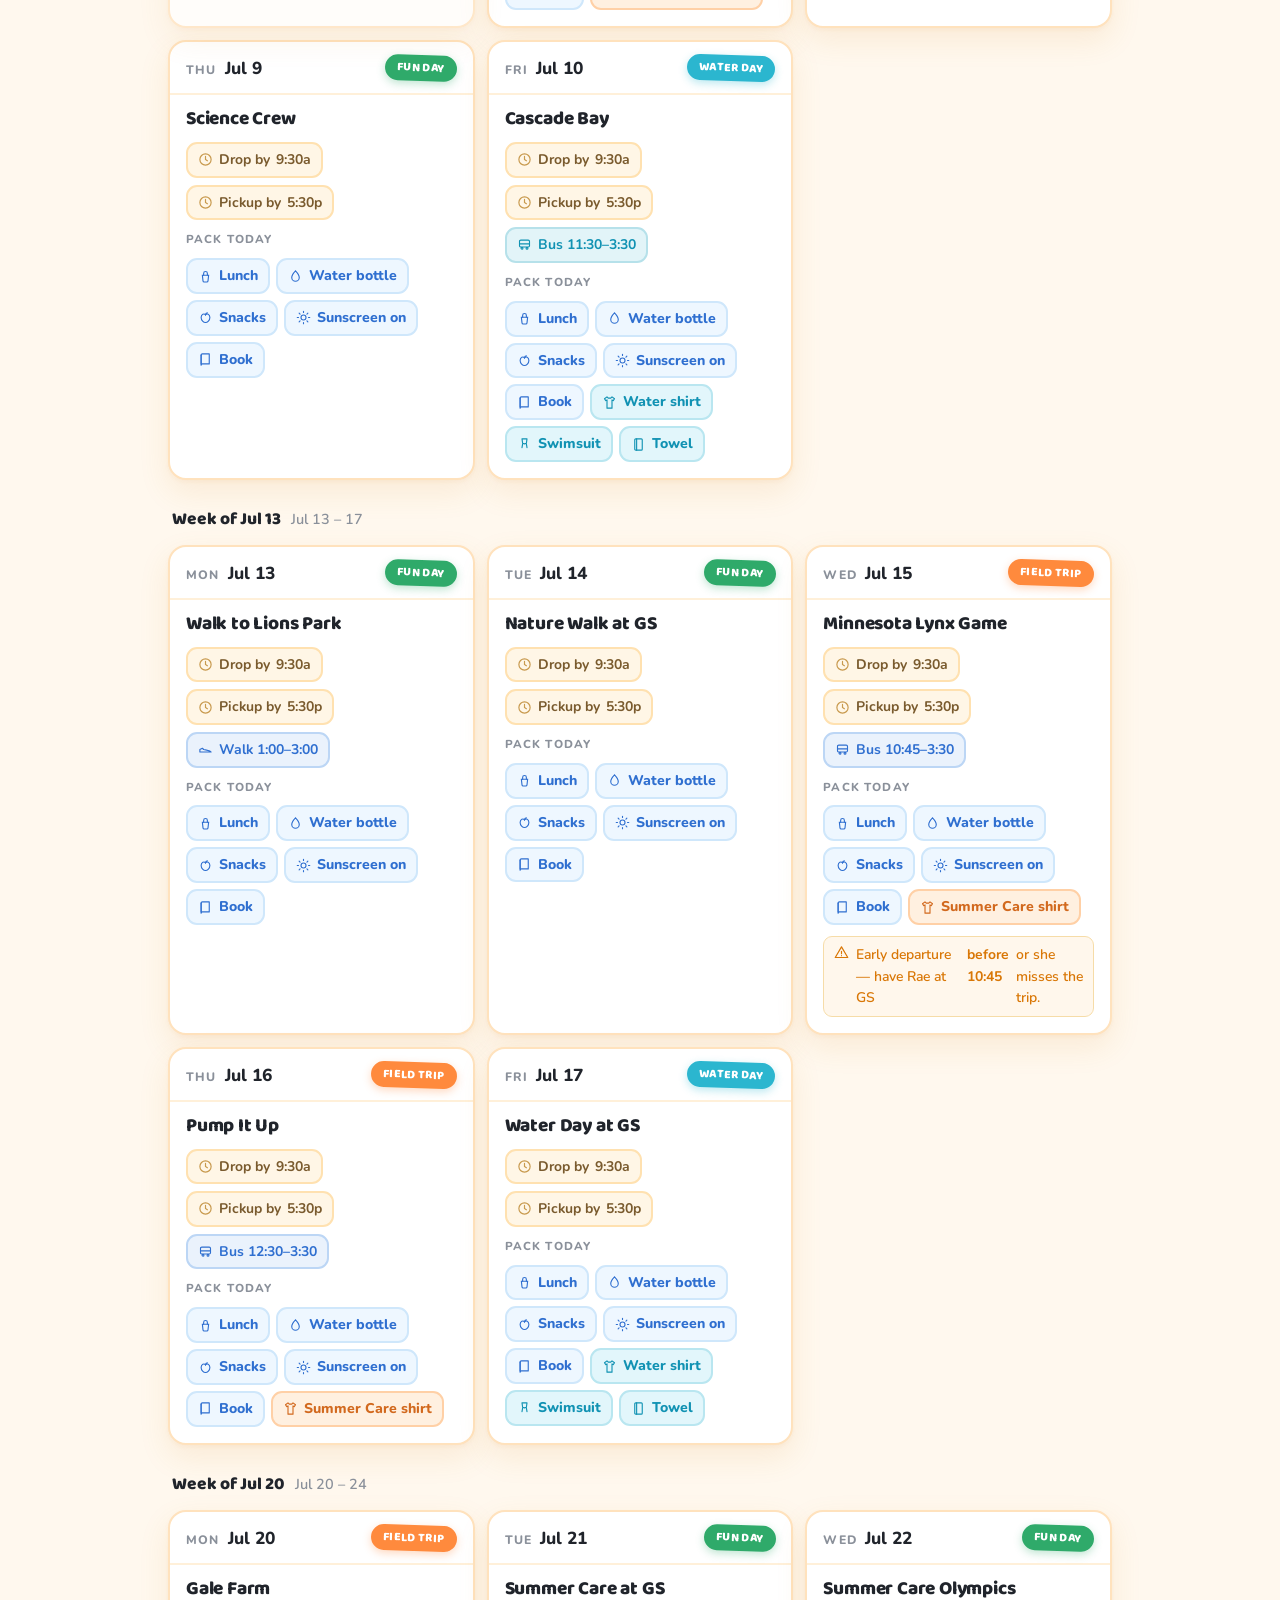
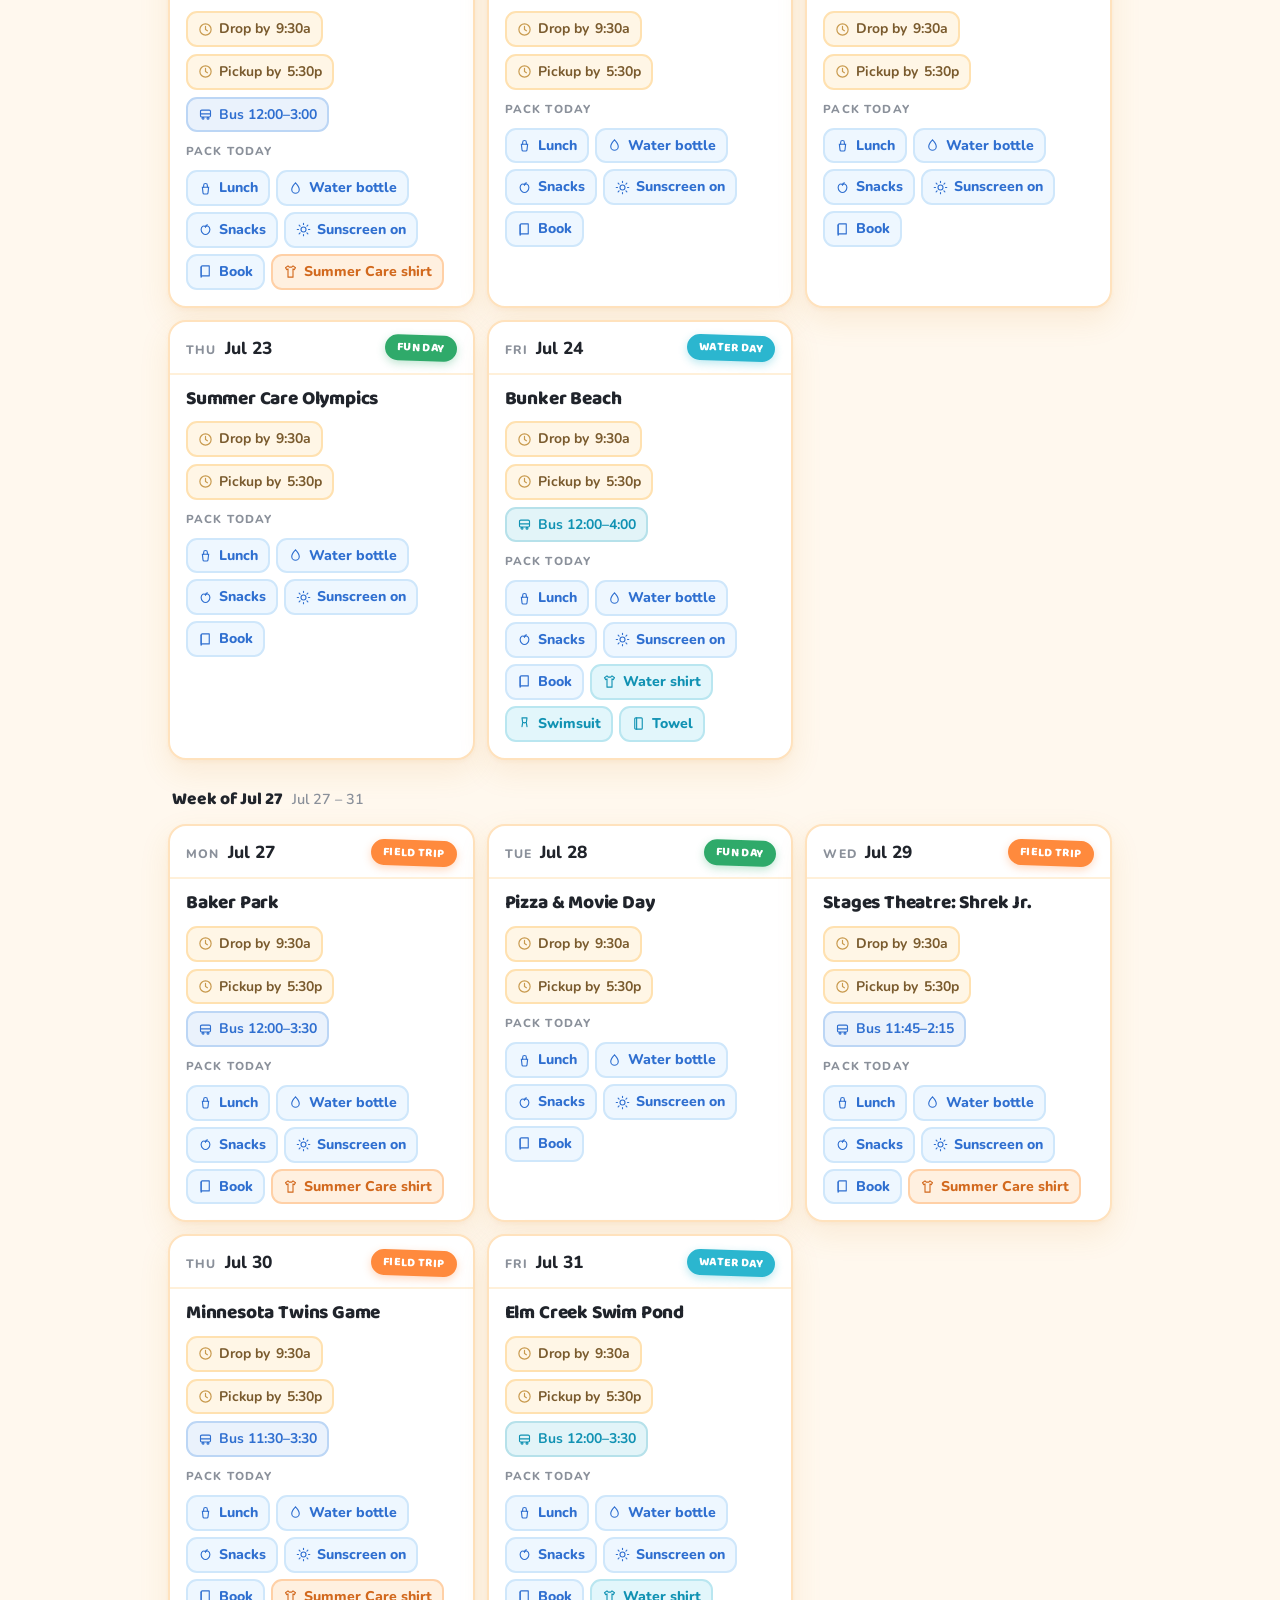
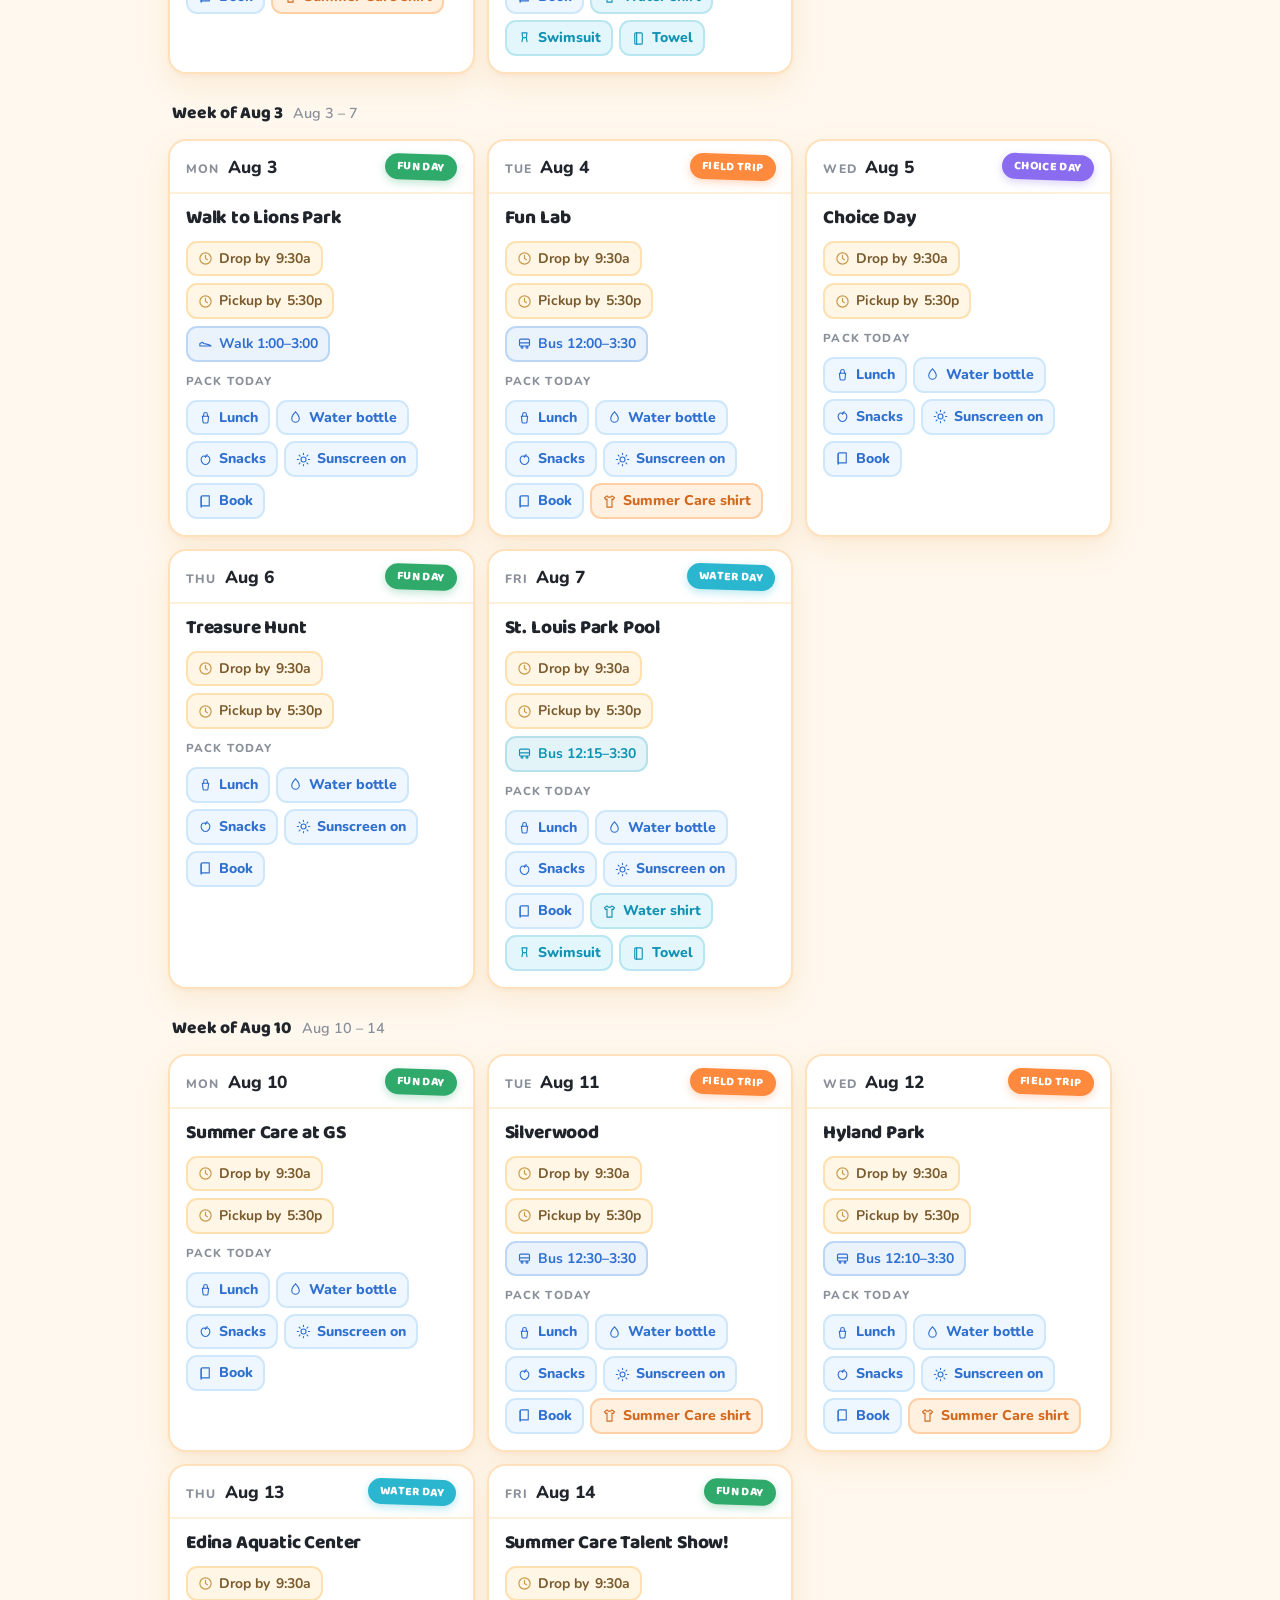
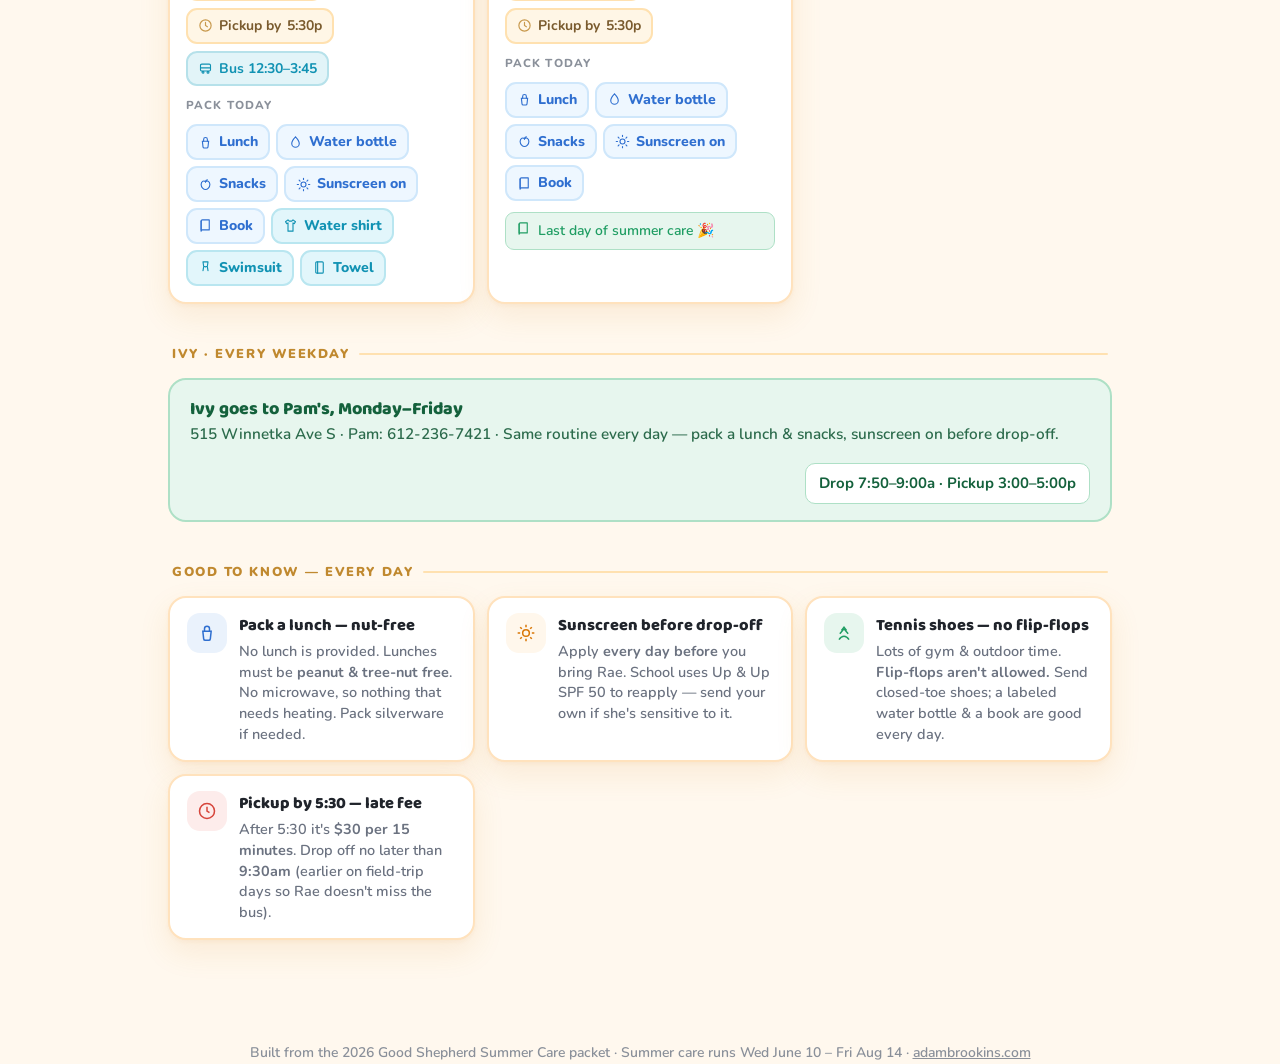
==== commit c016f03b: "Replace kids.html with redesigned JS-driven schedule app Complete rewrite with a polished summer-cam" ====
--- a/kids.html
+++ b/kids.html
@@ -4,1241 +4,613 @@
   <meta charset="UTF-8" />
   <meta name="viewport" content="width=device-width, initial-scale=1.0" />
   <title>Brookins Kids — Summer 2026</title>
+  <link rel="preconnect" href="https://fonts.googleapis.com">
+  <link rel="preconnect" href="https://fonts.gstatic.com" crossorigin>
+  <link href="https://fonts.googleapis.com/css2?family=Baloo+2:wght@600;700;800&family=Nunito:wght@400;600;700;800;900&display=swap" rel="stylesheet">
   <style>
-    /* ── Auth gate ── */
-    #auth-gate {
-      position: fixed; inset: 0; z-index: 9999;
-      background: #1e3a5f;
-      display: flex; align-items: center; justify-content: center;
-      font-family: -apple-system, BlinkMacSystemFont, 'Segoe UI', sans-serif;
-    }
-    #auth-gate.hidden { display: none; }
-
-    .gate-card {
-      background: #fff;
-      border-radius: 16px;
-      padding: 40px 36px 36px;
-      width: min(380px, calc(100vw - 32px));
+    *, *::before, *::after { box-sizing: border-box; margin: 0; padding: 0; }
+
+    :root {
+      --rae: #2f6fd0;
+      --rae-light: #eaf2fc;
+      --rae-border: #bcd6f5;
+      --ivy: #1f9d63;
+      --ivy-light: #e7f6ee;
+      --ivy-border: #aee0c6;
+      --golf: #b5832b;
+      --golf-light: #fbf3e2;
+      --golf-border: #ecd6a8;
+      --water: #1192b3;
+      --water-light: #e2f4f8;
+      --water-border: #b6e1ea;
+      --warn: #d97706;
+      --warn-light: #fff7ec;
+      --warn-border: #f6dca8;
+      --red: #d6453b;
+      --red-light: #fdeceb;
+      --text: #20242b;
+      --muted: #6b7280;
+      --soft: #8a909a;
+      --border: #f0e3cd;
+      --bg: #fff8ee;
+      --card: #ffffff;
+      --coral: #ff6b5e;
+      --sun: #f5a623;
+      --shadow: 0 2px 4px rgba(214,140,40,.06), 0 12px 30px rgba(214,140,40,.12);
+    }
+
+    html { font-size: 17px; }
+    body {
+      font-family: 'Nunito', ui-rounded, -apple-system, BlinkMacSystemFont, system-ui, sans-serif;
+      background:
+        radial-gradient(circle at 92% 4%, #ffe39b 0 78px, rgba(255,227,155,0) 80px),
+        radial-gradient(1100px 420px at 108% -6%, #ffeccb 0%, rgba(255,236,203,0) 58%),
+        radial-gradient(820px 420px at -8% 0%, #e8f1fb 0%, rgba(232,241,251,0) 55%),
+        var(--bg);
+      background-attachment: fixed;
+      color: var(--text);
+      line-height: 1.55;
+      min-height: 100vh;
+      font-weight: 600;
+      -webkit-text-size-adjust: 100%;
+    }
+    h1, h2, h3, h4, .today-act, .day-act, .week-h .wk, .ivy-strip .big, .ccard h3 {
+      font-family: 'Baloo 2', ui-rounded, sans-serif; letter-spacing: 0;
+    }
+
+    .wrap { max-width: 980px; margin: 0 auto; padding: 0 18px 72px; }
+
+    /* ── Header ── */
+    header.site {
       text-align: center;
-      box-shadow: 0 20px 60px rgba(0,0,0,0.4);
-    }
-    .gate-icon { font-size: 2.4rem; display: block; margin-bottom: 14px; }
-    .gate-title { font-size: 1.4rem; font-weight: 700; color: #1f2937; margin-bottom: 4px; }
-    .gate-sub { font-size: 0.88rem; color: #6b7280; margin-bottom: 28px; }
-
-    .gate-input {
-      width: 100%; padding: 13px 16px;
-      font-size: 1rem; font-weight: 600; letter-spacing: 0.1em; text-align: center;
-      border: 2px solid #d1d5db; border-radius: 10px;
-      outline: none; color: #1f2937;
-      transition: border-color 0.2s, box-shadow 0.2s;
-    }
-    .gate-input:focus { border-color: #3b7dd8; box-shadow: 0 0 0 3px rgba(59,125,216,0.15); }
-    .gate-input.shake {
-      border-color: #ef4444;
-      animation: gateShake 0.4s ease;
-    }
-    @keyframes gateShake {
-      0%,100% { transform: translateX(0); }
-      20%     { transform: translateX(-8px); }
-      40%     { transform: translateX(8px); }
-      60%     { transform: translateX(-5px); }
-      80%     { transform: translateX(5px); }
-    }
-    .gate-btn {
-      margin-top: 14px; width: 100%; padding: 13px;
-      background: #1e3a5f; color: #fff; border: none; border-radius: 10px;
-      font-size: 0.9rem; font-weight: 700; letter-spacing: 0.05em;
-      cursor: pointer; transition: background 0.2s;
-    }
-    .gate-btn:hover { background: #0d2a50; }
-    .gate-err { font-size: 0.78rem; color: #ef4444; font-weight: 600; margin-top: 10px; min-height: 18px; }
-
-    /* Hide page content until authed */
-    body.locked .site-header,
-    body.locked .container,
-    body.locked footer { visibility: hidden; }
-
-    * { box-sizing: border-box; margin: 0; padding: 0; }
-
-    :root {
-      --rae: #3b7dd8;
-      --rae-light: #e8f1fc;
-      --rae-border: #b3d0f5;
-      --ivy: #2faa6a;
-      --ivy-light: #e6f7ef;
-      --ivy-border: #a8e0c3;
-      --warn: #f59e0b;
-      --warn-light: #fffbeb;
-      --warn-border: #fde68a;
-      --red: #ef4444;
-      --red-light: #fef2f2;
-      --text: #1f2937;
-      --muted: #6b7280;
-      --border: #e5e7eb;
-      --bg: #f9fafb;
-      --white: #ffffff;
-    }
-
-    body {
-      font-family: -apple-system, BlinkMacSystemFont, 'Segoe UI', sans-serif;
-      background: var(--bg);
-      color: var(--text);
-      font-size: 16px;
-      line-height: 1.6;
-    }
-
-    /* ── Header ── */
-    .site-header {
-      background: var(--white);
-      border-bottom: 2px solid var(--border);
-      padding: 20px 24px;
-      text-align: center;
-    }
-    .site-header h1 {
-      font-size: 1.8rem;
-      font-weight: 700;
-      color: var(--text);
-      letter-spacing: -0.02em;
-    }
-    .site-header p {
-      color: var(--muted);
-      margin-top: 4px;
-      font-size: 1rem;
-    }
-
-    /* ── Layout ── */
-    .container {
-      max-width: 900px;
+      padding: 34px 18px 10px;
+      max-width: 980px;
       margin: 0 auto;
-      padding: 28px 20px 60px;
-    }
-
-    /* ── Section headers ── */
-    .section-title {
-      font-size: 0.75rem;
-      font-weight: 700;
-      text-transform: uppercase;
-      letter-spacing: 0.1em;
-      color: var(--muted);
-      margin-bottom: 12px;
-      margin-top: 36px;
-    }
-    .section-title:first-child { margin-top: 0; }
-
-    /* ── Alert banner ── */
-    .alert {
-      background: var(--warn-light);
-      border: 1px solid var(--warn-border);
-      border-left: 4px solid var(--warn);
-      border-radius: 8px;
-      padding: 14px 18px;
-      margin-bottom: 24px;
-      font-size: 0.95rem;
-    }
-    .alert strong { color: #92400e; }
+    }
+    header.site { position: relative; }
+    header.site .kicker {
+      display: inline-block; font-size: .72rem; font-weight: 800; letter-spacing: .1em;
+      text-transform: uppercase; color: #e08a1e; background: #fff3d9; border: 2px solid #ffdf9e;
+      padding: 5px 13px; border-radius: 999px;
+    }
+    header.site h1 {
+      font-size: 2.5rem; font-weight: 800; letter-spacing: 0; margin-top: 8px; color: #2c4a63;
+    }
+    header.site h1 span { color: var(--coral); }
+    header.site .sun-deco { position: absolute; top: 16px; right: max(18px, calc(50% - 466px)); width: 52px; height: 52px; }
+    @media (max-width: 760px){ header.site .sun-deco { right: 14px; top: 12px; width: 42px; height: 42px; } }
+    header.site p.sub { color: var(--muted); margin-top: 4px; font-size: 1.02rem; }
+
+    /* ── Today hero ── */
+    .today {
+      background: var(--card);
+      border: 2px solid #ffe2bd;
+      border-radius: 22px;
+      box-shadow: var(--shadow);
+      overflow: hidden;
+      margin-top: 18px;
+    }
+    .today-top {
+      display: flex; align-items: baseline; justify-content: space-between; gap: 12px;
+      padding: 14px 22px;
+      background: linear-gradient(180deg,#fff7e6,#fffdf8);
+      border-bottom: 2px solid #ffe9c8;
+      flex-wrap: wrap;
+    }
+    .today-top .tlabel { font-size: .72rem; font-weight: 900; letter-spacing: .12em; text-transform: uppercase; color: var(--coral); }
+    .today-top .tdate { font-size: 1.05rem; font-weight: 700; }
+    .today-grid { display: grid; grid-template-columns: 1fr 1fr; gap: 0; }
+    @media (max-width: 680px){ .today-grid { grid-template-columns: 1fr; } }
+    .today-kid { padding: 18px 22px 22px; }
+    .today-kid + .today-kid { border-left: 1px solid var(--border); }
+    @media (max-width: 680px){ .today-kid + .today-kid { border-left: none; border-top: 1px solid var(--border); } }
+
+    .kidtag { display: inline-flex; align-items: center; gap: 7px; font-weight: 800; font-size: .78rem; letter-spacing: .04em; text-transform: uppercase; }
+    .dot { width: 9px; height: 9px; border-radius: 50%; }
+    .dot.rae { background: var(--rae); } .dot.ivy { background: var(--ivy); }
+
+    .today-act { font-size: 1.28rem; font-weight: 800; margin: 8px 0 2px; letter-spacing: -.01em; }
+    .today-where { color: var(--muted); font-size: .95rem; }
+    .timeline { display: flex; flex-wrap: wrap; gap: 8px; margin-top: 12px; }
+    .tchip {
+      display: inline-flex; align-items: center; gap: 7px;
+      background: #fff6e6; border: 2px solid #ffe1b0; border-radius: 11px;
+      padding: 7px 11px; font-size: .86rem; font-weight: 700; color: #7a5b2e;
+    }
+    .tchip svg { width: 16px; height: 16px; }
+    .tchip b { font-weight: 800; }
+
+    /* ── Section ── */
+    .sec-title {
+      display: flex; align-items: center; gap: 10px;
+      font-size: .76rem; font-weight: 900; letter-spacing: .12em; text-transform: uppercase;
+      color: #c0892f; margin: 40px 4px 14px;
+    }
+    .sec-title::after { content:""; flex:1; height:2px; background: #ffe1b0; border-radius:2px; }
 
     /* ── Contact cards ── */
-    .cards {
-      display: grid;
-      grid-template-columns: repeat(auto-fill, minmax(260px, 1fr));
-      gap: 14px;
-      margin-bottom: 8px;
-    }
-
-    .card {
-      background: var(--white);
-      border: 1px solid var(--border);
-      border-radius: 10px;
-      padding: 18px 20px;
-    }
-    .card.rae { border-top: 4px solid var(--rae); }
-    .card.ivy { border-top: 4px solid var(--ivy); }
-    .card.general { border-top: 4px solid var(--muted); }
-
-    .card-label {
-      font-size: 0.7rem;
-      font-weight: 700;
-      text-transform: uppercase;
-      letter-spacing: 0.1em;
-      margin-bottom: 6px;
-    }
-    .card.rae .card-label { color: var(--rae); }
-    .card.ivy .card-label { color: var(--ivy); }
-    .card.general .card-label { color: var(--muted); }
-
-    .card h3 { font-size: 1.05rem; font-weight: 700; margin-bottom: 8px; }
-    .card p { font-size: 0.9rem; color: var(--muted); margin-bottom: 4px; line-height: 1.5; }
-    .card a { color: var(--rae); text-decoration: none; }
-    .card a:hover { text-decoration: underline; }
-    .card .hours-badge {
-      display: inline-block;
-      background: var(--bg);
-      border: 1px solid var(--border);
-      border-radius: 6px;
-      padding: 4px 10px;
-      font-size: 0.85rem;
-      font-weight: 600;
-      margin-top: 8px;
-    }
-
-    /* ── Reminders checklist ── */
-    .reminders {
-      background: var(--white);
-      border: 1px solid var(--border);
-      border-radius: 10px;
-      padding: 20px 24px;
-    }
-    .reminders h3 {
-      font-size: 1rem;
-      font-weight: 700;
-      margin-bottom: 14px;
-    }
-    .reminder-list {
-      list-style: none;
-      display: grid;
-      grid-template-columns: repeat(auto-fill, minmax(220px, 1fr));
-      gap: 8px;
-    }
-    .reminder-list li {
-      display: flex;
-      align-items: flex-start;
-      gap: 8px;
-      font-size: 0.92rem;
-    }
-    .reminder-list li::before {
-      content: "✓";
-      color: var(--ivy);
-      font-weight: 700;
-      flex-shrink: 0;
-      margin-top: 1px;
-    }
-
-    /* ── Schedule table ── */
-    .schedule-wrapper {
-      background: var(--white);
-      border: 1px solid var(--border);
-      border-radius: 10px;
-      overflow: hidden;
-    }
-
-    .schedule-month {
-      border-bottom: 1px solid var(--border);
-    }
-    .schedule-month:last-child { border-bottom: none; }
-
-    .month-header {
-      background: var(--bg);
-      padding: 14px 20px;
-      font-size: 1rem;
-      font-weight: 700;
-      border-bottom: 1px solid var(--border);
-      display: flex;
-      align-items: center;
-      gap: 8px;
-    }
-
-    .schedule-table {
-      width: 100%;
-      border-collapse: collapse;
-      font-size: 0.88rem;
-    }
-
-    .schedule-table thead th {
-      background: var(--bg);
-      padding: 10px 14px;
-      text-align: left;
-      font-size: 0.75rem;
-      font-weight: 700;
-      text-transform: uppercase;
-      letter-spacing: 0.07em;
-      color: var(--muted);
-      border-bottom: 1px solid var(--border);
-    }
-
-    .schedule-table tbody tr {
-      border-bottom: 1px solid var(--border);
-    }
-    .schedule-table tbody tr:last-child { border-bottom: none; }
-    .schedule-table tbody tr:hover { background: #fafafa; }
-
-    .schedule-table td {
-      padding: 11px 14px;
-      vertical-align: top;
-    }
-
-    .date-cell {
-      min-width: 110px;
-      font-weight: 600;
-      white-space: nowrap;
-    }
-    .date-cell .day { font-size: 0.78rem; color: var(--muted); font-weight: 400; }
-
-    .pill {
-      display: inline-block;
-      padding: 2px 9px;
-      border-radius: 20px;
-      font-size: 0.78rem;
-      font-weight: 600;
-      white-space: nowrap;
-    }
-    .pill.rae { background: var(--rae-light); color: var(--rae); border: 1px solid var(--rae-border); }
-    .pill.ivy { background: var(--ivy-light); color: var(--ivy); border: 1px solid var(--ivy-border); }
-    .pill.golf { background: #fef3c7; color: #92400e; border: 1px solid #fde68a; }
-    .pill.closed { background: var(--red-light); color: var(--red); border: 1px solid #fecaca; }
-    .pill.nocare { background: #f3f4f6; color: var(--muted); border: 1px solid var(--border); }
-
-    .cell-main { font-weight: 500; margin-bottom: 2px; }
-    .cell-sub { font-size: 0.82rem; color: var(--muted); }
-    .cell-activity {
-      margin-top: 5px;
-      font-size: 0.8rem;
-      color: #374151;
-      background: rgba(0,0,0,0.04);
-      border-radius: 4px;
-      padding: 3px 8px;
-      display: inline-block;
-    }
-
-    .shirt-tag {
-      display: inline-block;
-      font-size: 0.7rem;
-      font-weight: 700;
-      padding: 1px 7px;
-      border-radius: 10px;
-      vertical-align: middle;
-      margin-left: 4px;
-    }
-    .shirt-green { background: #dcfce7; color: #166534; border: 1px solid #bbf7d0; }
-    .shirt-blue  { background: #dbeafe; color: #1e40af; border: 1px solid #bfdbfe; }
-
-    .row-closed { background: var(--red-light) !important; }
-    .row-golf   { background: #fffbeb !important; }
-    .row-gs-green { background: #f0fdf4 !important; }
-    .row-gs-blue  { background: #eff6ff !important; }
-
-    /* shirt legend */
-    .shirt-legend {
-      display: flex; gap: 16px; flex-wrap: wrap;
-      padding: 10px 14px;
-      background: var(--bg);
-      border-bottom: 1px solid var(--border);
-      font-size: 0.78rem;
-      color: var(--muted);
-      align-items: center;
-    }
-    .shirt-legend span { display: flex; align-items: center; gap: 5px; }
-
-    /* note rows */
-    .schedule-note {
-      padding: 9px 14px;
-      background: var(--warn-light);
-      font-size: 0.83rem;
-      color: #92400e;
-      border-top: 1px dashed var(--warn-border);
-      border-bottom: 1px dashed var(--warn-border);
-    }
-
-    /* ── Responsive ── */
-    @media (max-width: 600px) {
-      .site-header h1 { font-size: 1.4rem; }
-      .cards { grid-template-columns: 1fr; }
-      .reminder-list { grid-template-columns: 1fr; }
-      .schedule-table thead { display: none; }
-      .schedule-table tbody tr { display: block; padding: 12px 14px; }
-      .schedule-table td { display: block; padding: 2px 0; border: none; }
-      .date-cell { font-size: 0.95rem; }
+    .contacts { display: grid; grid-template-columns: repeat(auto-fit,minmax(248px,1fr)); gap: 14px; }
+    .ccard {
+      background: var(--card); border: 2px solid #ffe2bd; border-radius: 18px;
+      box-shadow: var(--shadow); padding: 18px 20px; position: relative;
+      border-top: 5px solid var(--muted);
+    }
+    .ccard.rae { border-top-color: var(--rae); }
+    .ccard.ivy { border-top-color: var(--ivy); }
+    .ccard.golf { border-top-color: var(--golf); }
+    .ccard .clabel { font-size: .68rem; font-weight: 800; letter-spacing: .1em; text-transform: uppercase; color: var(--muted); }
+    .ccard.rae .clabel { color: var(--rae); } .ccard.ivy .clabel { color: var(--ivy); } .ccard.golf .clabel { color: var(--golf); }
+    .ccard h3 { font-size: 1.12rem; font-weight: 800; margin: 5px 0 8px; }
+    .ccard p { font-size: .92rem; color: var(--muted); margin-bottom: 5px; }
+    .ccard a { color: var(--rae); text-decoration: none; font-weight: 600; }
+    .ccard a:hover { text-decoration: underline; }
+    .ccard .row { display: flex; gap: 8px; align-items: flex-start; margin-bottom: 5px; }
+    .ccard .row svg { width: 17px; height: 17px; flex: none; margin-top: 2px; color: var(--soft); }
+    .ccard .hours { display:inline-block; margin-top: 8px; background: #eef7ff; border: 2px solid #cfe7fb; border-radius: 10px; padding: 6px 11px; font-size: .85rem; font-weight: 800; color: var(--rae); }
+    .tbd { position:absolute; top: 14px; right: 14px; font-size: .62rem; font-weight: 800; letter-spacing: .08em; text-transform: uppercase; color: var(--warn); background: var(--warn-light); border:1px solid var(--warn-border); padding: 3px 8px; border-radius: 999px; }
+
+    /* ── Grade toggle ── */
+    .gradebar {
+      display: flex; align-items: center; gap: 12px; flex-wrap: wrap;
+      background: var(--card); border: 2px solid #ffe2bd; border-radius: 16px;
+      padding: 12px 16px; box-shadow: var(--shadow); margin-bottom: 6px;
+    }
+    .gradebar .lbl { font-size: .9rem; font-weight: 700; }
+    .gradebar .lbl span { color: var(--muted); font-weight: 500; }
+    .seg { display: inline-flex; background: #fff3df; border: 2px solid #ffe1b0; border-radius: 12px; padding: 3px; gap: 3px; }
+    .seg button {
+      border: none; background: none; cursor: pointer; font: inherit; font-weight: 700;
+      padding: 7px 14px; border-radius: 8px; color: var(--muted); font-size: .86rem;
+    }
+    .seg button.on { background: var(--rae); color: #fff; box-shadow: 0 1px 3px rgba(47,111,208,.4); }
+
+    /* ── Week + day cards ── */
+    .week { margin-top: 26px; }
+    .week-h { display: flex; align-items: baseline; gap: 10px; margin: 0 4px 12px; }
+    .week-h .wk { font-size: 1.02rem; font-weight: 800; }
+    .week-h .wkrange { font-size: .85rem; color: var(--soft); font-weight: 600; }
+
+    .days { display: grid; grid-template-columns: repeat(auto-fill, minmax(300px,1fr)); gap: 12px; }
+
+    .day {
+      background: var(--card); border: 2px solid #ffe2bd; border-radius: 18px;
+      box-shadow: var(--shadow); padding: 0; overflow: hidden; display: flex; flex-direction: column;
+    }
+    .day.is-today { outline: 3px solid var(--coral); outline-offset: 1px; }
+    .day.closed { opacity: .72; }
+    .day-h { display: flex; align-items: center; justify-content: space-between; gap: 10px; padding: 13px 16px 11px; border-bottom: 2px solid #fff0d9; }
+    .day-date { display: flex; align-items: baseline; gap: 8px; white-space: nowrap; }
+    .day-date .dow { font-size: .72rem; font-weight: 800; letter-spacing: .1em; text-transform: uppercase; color: var(--soft); }
+    .day-date .dnum { font-size: 1.02rem; font-weight: 800; white-space: nowrap; }
+    .badge { font-family: 'Baloo 2', sans-serif; font-size: .7rem; font-weight: 800; letter-spacing: .03em; text-transform: uppercase; padding: 4px 12px; border-radius: 999px; white-space: nowrap; color: #fff; transform: rotate(2deg); }
+    .badge.trip { background: #ff8a3d; box-shadow: 0 3px 8px rgba(255,138,61,.32); }
+    .badge.water { background: #2bb6cf; box-shadow: 0 3px 8px rgba(43,182,207,.32); }
+    .badge.choice { background: #8a6cf0; box-shadow: 0 3px 8px rgba(138,108,240,.30); }
+    .badge.fun { background: #2faa6a; box-shadow: 0 3px 8px rgba(47,170,106,.30); }
+    .badge.closed { background: #e3675c; box-shadow: 0 3px 8px rgba(227,103,92,.30); }
+
+    .day-body { padding: 13px 16px 16px; display: flex; flex-direction: column; gap: 11px; flex: 1; }
+    .day-act { font-size: 1.12rem; font-weight: 800; letter-spacing: -.01em; line-height: 1.2; }
+    .day-times { display: flex; flex-wrap: wrap; gap: 7px; }
+    .pill2 {
+      display: inline-flex; align-items: center; gap: 6px; font-size: .82rem; font-weight: 700;
+      background: #fff6e6; border: 2px solid #ffe1b0; border-radius: 11px; padding: 5px 10px; color: #7a5b2e;
+    }
+    .pill2 svg { width: 15px; height: 15px; color: #c89a4e; }
+    .pill2.bus { background: var(--rae-light); border-color: var(--rae-border); color: var(--rae); }
+    .pill2.bus svg { color: var(--rae); }
+    .pill2.buswater { background: var(--water-light); border-color: var(--water-border); color: var(--water); }
+    .pill2.buswater svg { color: var(--water); }
+
+    .pack-h { font-size: .68rem; font-weight: 800; letter-spacing: .1em; text-transform: uppercase; color: var(--soft); margin-bottom: -2px; }
+    .pack { display: flex; flex-wrap: wrap; gap: 6px; }
+    .pk { display: inline-flex; align-items: center; gap: 6px; font-size: .83rem; font-weight: 800; padding: 5px 10px; border-radius: 11px; border: 2px solid #cfe7fb; background: #eef7ff; color: var(--rae); }
+    .pk svg { width: 15px; height: 15px; }
+    .pk.base { background: #eef7ff; border-color: #cfe7fb; color: var(--rae); }
+    .pk.shirt { background: #fff0e0; border-color: #ffd0a6; color: #d2691e; }
+    .pk.swim { background: #e2f6fb; border-color: #b9e6f0; color: var(--water); }
+    .day-note { font-size: .82rem; color: var(--warn); background: var(--warn-light); border: 1px solid var(--warn-border); border-radius: 9px; padding: 7px 10px; display: flex; gap: 7px; }
+    .day-note svg { width: 15px; height: 15px; flex: none; margin-top: 1px; }
+    .closed-msg { font-size: .9rem; color: var(--red); font-weight: 600; }
+
+    /* Ivy strip */
+    .ivy-strip { background: var(--ivy-light); border: 2px solid var(--ivy-border); border-radius: 18px; padding: 16px 20px; display: flex; align-items: center; gap: 16px; flex-wrap: wrap; }
+    .ivy-strip .big { font-size: 1.05rem; font-weight: 800; color: #14613c; }
+    .ivy-strip p { font-size: .9rem; color: #2c6b4c; }
+    .ivy-strip .hours { margin-left: auto; background: #fff; border: 1px solid var(--ivy-border); border-radius: 10px; padding: 8px 13px; font-weight: 700; font-size: .88rem; color: #14613c; }
+
+    /* Rules */
+    .rules { display: grid; grid-template-columns: repeat(auto-fit,minmax(240px,1fr)); gap: 12px; }
+    .rule { background: var(--card); border: 2px solid #ffe2bd; border-radius: 18px; box-shadow: var(--shadow); padding: 15px 17px; display: flex; gap: 12px; }
+    .rule .ic { width: 40px; height: 40px; flex: none; border-radius: 13px; display: grid; place-items: center; background: var(--rae-light); color: var(--rae); }
+    .rule .ic svg { width: 20px; height: 20px; }
+    .rule.amber .ic { background: var(--warn-light); color: var(--warn); }
+    .rule.green .ic { background: var(--ivy-light); color: var(--ivy); }
+    .rule.red .ic { background: var(--red-light); color: var(--red); }
+    .rule h4 { font-size: .96rem; font-weight: 800; margin-bottom: 2px; }
+    .rule p { font-size: .85rem; color: var(--muted); line-height: 1.45; }
+
+    footer.site { text-align: center; color: var(--soft); font-size: .82rem; padding: 30px 18px 0; }
+    footer.site a { color: var(--soft); }
+
+    .legend { display:flex; flex-wrap:wrap; gap:14px; margin: 6px 4px 0; font-size:.8rem; color:var(--muted); }
+    .legend span { display:inline-flex; align-items:center; gap:6px; }
+    .legend i { width:12px;height:12px;border-radius:3px;display:inline-block; }
+
+    @media print {
+      body { background: #fff; }
+      .gradebar, footer.site { display: none; }
+      .day, .ccard, .today, .rule { box-shadow: none; break-inside: avoid; }
     }
   </style>
 </head>
 <body>
 
-<header class="site-header">
-  <h1>Brookins Kids — Summer 2026</h1>
-  <p>Quick reference for schedules, drop-offs, and pickups</p>
+<header class="site">
+  <svg class="sun-deco" viewBox="0 0 24 24" fill="none" stroke="#f5a623" stroke-width="2" stroke-linecap="round"><circle cx="12" cy="12" r="5" fill="#ffd166" stroke="#f5a623"/><path d="M12 1v3M12 20v3M1 12h3M20 12h3M4 4l2 2M18 18l2 2M20 4l-2 2M6 18l-2 2"/></svg>
+  <div class="kicker">☀ Good Shepherd Summer Care · 2026</div>
+  <h1>Brookins Kids <span>Summer</span></h1>
+  <p class="sub">A quick day-by-day reference for whoever's on drop-off &amp; pickup duty 💛</p>
 </header>
 
-<div class="container">
-
-  <!-- ── Alert ── -->
-  <div class="alert">
-    <strong>Note — Golf Camp overlap:</strong> Rae's golf camp runs <strong>June 8–11</strong> (Mon–Thu, 9am–3pm at Brookview). Summer Care at Good Shepherd starts June 10. On June 10 &amp; 11 Rae goes to <strong>golf camp</strong>, not summer care. Summer Care begins in full on <strong>Friday June 12.</strong>
+<div class="wrap">
+
+  <!-- TODAY -->
+  <section class="today" id="today"></section>
+
+  <!-- CONTACTS -->
+  <div class="sec-title">Who &amp; Where</div>
+  <div class="contacts">
+
+    <div class="ccard rae">
+      <div class="clabel">Rae · Summer Care</div>
+      <h3>Good Shepherd School</h3>
+      <div class="row">
+        <svg viewBox="0 0 24 24" fill="none" stroke="currentColor" stroke-width="1.8"><path d="M12 21s-7-5.2-7-11a7 7 0 0 1 14 0c0 5.8-7 11-7 11z"/><circle cx="12" cy="10" r="2.5"/></svg>
+        <p>145 Jersey Ave S<br>Golden Valley, MN 55426<br><b style="color:var(--text)">Door 12</b> (main entrance) — sign in &amp; out</p>
+      </div>
+      <div class="row">
+        <svg viewBox="0 0 24 24" fill="none" stroke="currentColor" stroke-width="1.8"><path d="M4 5c0 9 6 15 15 15a2 2 0 0 0 2-1.7l-.4-2.8a1.6 1.6 0 0 0-2-1.3l-2.5.6a12 12 0 0 1-5-5l.6-2.5a1.6 1.6 0 0 0-1.3-2L7.7 4A2 2 0 0 0 5 6"/></svg>
+        <p>School Care office<br><a href="tel:+17635454285,855">763-545-4285 ✕855</a></p>
+      </div>
+      <div class="row">
+        <svg viewBox="0 0 24 24" fill="none" stroke="currentColor" stroke-width="1.8"><path d="M3 6h18v12H3z"/><path d="M3 7l9 6 9-6"/></svg>
+        <p>Emma Sandvig — Director<br><a href="/cdn-cgi/l/email-protection#187d7575796b79767c6e717f587f6b7f6e6b7b7077777436776a7f"><span class="__cf_email__" data-cfemail="d9bcb4b4b8aab8b7bdafb0be99beaabeafaabab1b6b6b5f7b6abbe">[email&#160;protected]</span></a><br><a href="tel:+17635454285,816">763-545-4285 ✕816</a></p>
+      </div>
+      <span class="hours">Doors 7:30 · drop by 9:30a · pickup by 5:30p</span>
+    </div>
+
+    <div class="ccard ivy">
+      <div class="clabel">Ivy · Daytime</div>
+      <h3>Pam's House</h3>
+      <div class="row">
+        <svg viewBox="0 0 24 24" fill="none" stroke="currentColor" stroke-width="1.8"><path d="M12 21s-7-5.2-7-11a7 7 0 0 1 14 0c0 5.8-7 11-7 11z"/><circle cx="12" cy="10" r="2.5"/></svg>
+        <p>515 Winnetka Ave S<br>Minneapolis, MN 55426</p>
+      </div>
+      <div class="row">
+        <svg viewBox="0 0 24 24" fill="none" stroke="currentColor" stroke-width="1.8"><path d="M4 5c0 9 6 15 15 15a2 2 0 0 0 2-1.7l-.4-2.8a1.6 1.6 0 0 0-2-1.3l-2.5.6a12 12 0 0 1-5-5l.6-2.5a1.6 1.6 0 0 0-1.3-2L7.7 4A2 2 0 0 0 5 6"/></svg>
+        <p>Pam — <a href="tel:+16122367421">612-236-7421</a></p>
+      </div>
+      <span class="hours" style="color:var(--ivy)">Drop 7:50–9:00a · pickup 3:00–5:00p</span>
+    </div>
+
+    <div class="ccard golf">
+      <span class="tbd">Confirm</span>
+      <div class="clabel">Rae · Golf Lessons</div>
+      <h3>Golf — details TBD</h3>
+      <p>Send me the course/location, day(s) &amp; time, and instructor contact and I'll slot golf days into the schedule (and adjust those days' drop-off / pickup automatically).</p>
+      <div class="row" style="margin-top:6px">
+        <svg viewBox="0 0 24 24" fill="none" stroke="currentColor" stroke-width="1.8"><path d="M12 3v15"/><path d="M12 5l6 2-6 2"/><circle cx="12" cy="20" r="1.6"/></svg>
+        <p>What does Rae bring? (clubs, water, hat)</p>
+      </div>
+    </div>
+
   </div>
 
-  <!-- ── Morning Checklist ── -->
-  <p class="section-title">Before You Leave the House</p>
-  <div class="reminders">
-    <h3>Morning Send-Off Checklist</h3>
-    <ul class="reminder-list">
-      <li>Apply sunscreen (face, arms, neck)</li>
-      <li>Pack a full water bottle</li>
-      <li>Pack a sack lunch — no lunch provided at Good Shepherd or golf camp</li>
-      <li>Sunscreen re-apply spray in backpack for outdoor days</li>
-      <li>Weather-appropriate layers (MN mornings can be cool)</li>
-      <li>Any medication if needed</li>
-      <li>Check backpack for permission slips / field trip notes</li>
-      <li>Field trip day: green GS Summer Care shirt</li>
-      <li>Swim day: blue GS shirt + swimsuit + towel</li>
-      <li>Check Emma's weekly email for what each day needs</li>
-    </ul>
+  <!-- SCHEDULE -->
+  <div class="sec-title">Rae · Day-by-Day Summer Care</div>
+
+  <div class="gradebar">
+    <div class="lbl">Rae's grade this fall: <span>(sets the grade-specific field-trip days)</span></div>
+    <div class="seg" id="gradeseg">
+      <button data-g="1-2">1st–2nd</button>
+      <button data-g="3-6">3rd–6th</button>
+    </div>
   </div>
-
-  <!-- ── Contact Cards ── -->
-  <p class="section-title">Key Contacts &amp; Locations</p>
-  <div class="cards">
-
-    <div class="card ivy">
-      <div class="card-label">Ivy</div>
-      <h3>Pam's House</h3>
-      <p>515 Winnetka Ave S<br>Minneapolis, MN 55426</p>
-      <p><strong>Phone:</strong> <a href="tel:6122367421">612-236-7421</a></p>
-      <span class="hours-badge">Drop 7:50–9:00 am &nbsp;·&nbsp; Pickup 3:00–5:00 pm</span>
-    </div>
-
-    <div class="card rae">
-      <div class="card-label">Rae — Summer Care</div>
-      <h3>Good Shepherd School</h3>
-      <p>145 Jersey Ave. S<br>Golden Valley, MN 55426</p>
-      <p><strong>School Care:</strong> Emma Sandvig</p>
-      <p><a href="mailto:schoolcare@gsgvschool.org">schoolcare@gsgvschool.org</a></p>
-      <p><a href="tel:7635454285">763-545-4285 ext. 816</a></p>
-      <p style="margin-top:8px;font-weight:600;color:#1f2937;">Drop-off &amp; pickup: <strong>Door 12</strong></p>
-      <span class="hours-badge">Drop 7:30–9:00 am &nbsp;·&nbsp; Pickup by 5:30 pm</span>
-    </div>
-
-    <div class="card rae">
-      <div class="card-label">Rae — Golf Camp</div>
-      <h3>Brookview Golf Course</h3>
-      <p>316 Brookview Pkwy S<br>Golden Valley, MN 55426</p>
-      <p><strong>Coach:</strong> Taylor House (TGA / Op 36)</p>
-      <p><a href="mailto:taylor.house@playtga.com">taylor.house@playtga.com</a></p>
-      <span class="hours-badge">9:00 am – 3:00 pm</span>
-    </div>
-
+  <div class="legend">
+    <span><i style="background:var(--rae)"></i> Field trip — wear Summer Care shirt</span>
+    <span><i style="background:var(--water)"></i> Water day — water shirt + suit + towel</span>
+    <span><i style="background:var(--ivy)"></i> Fun day at GS</span>
+    <span><i style="background:var(--red)"></i> Closed</span>
   </div>
 
-  <!-- ── Schedule ── -->
-  <p class="section-title">Day-by-Day Schedule</p>
-
-  <div class="shirt-legend">
-    <strong>Row colors:</strong>
-    <span><span class="shirt-tag shirt-green">Summer Care shirt</span> Field trip day — wear the GS Summer Care shirt</span>
-    <span><span class="shirt-tag shirt-blue">Water shirt + swimsuit</span> Swim / water park day — wear water shirt, bring swimsuit &amp; towel</span>
-    <span style="color:#92400e;background:#fef9c3;padding:2px 8px;border-radius:4px;">⛳ Golf camp</span>
-    <span style="color:#991b1b;background:#fee2e2;padding:2px 8px;border-radius:4px;">Closed</span>
+  <div id="schedule"></div>
+
+  <!-- IVY constant -->
+  <div class="sec-title">Ivy · Every Weekday</div>
+  <div class="ivy-strip">
+    <div>
+      <div class="big">Ivy goes to Pam's, Monday–Friday</div>
+      <p>515 Winnetka Ave S · Pam: 612-236-7421 · Same routine every day — pack a lunch &amp; snacks, sunscreen on before drop-off.</p>
+    </div>
+    <span class="hours">Drop 7:50–9:00a · Pickup 3:00–5:00p</span>
   </div>
 
-  <div class="schedule-wrapper">
-
-    <!-- ═══ JUNE ═══ -->
-    <div class="schedule-month">
-      <div class="month-header">June 2026</div>
-
-      <div class="schedule-note">
-        ⛳ June 8–11: Rae has <strong>Golf Camp at Brookview</strong> (Mon–Thu, 9am–3pm). Good Shepherd Summer Care begins June 12.
-      </div>
-
-      <table class="schedule-table">
-        <thead>
-          <tr><th>Date</th><th>Rae</th><th>Ivy</th></tr>
-        </thead>
-        <tbody>
-
-          <tr class="row-golf">
-            <td class="date-cell">June 8<div class="day">Monday</div></td>
-            <td>
-              <div class="cell-main"><span class="pill golf">Golf Camp</span></div>
-              <div class="cell-sub">Brookview Golf Course · Drop 9am · Pickup 3pm</div>
-            </td>
-            <td>
-              <div class="cell-main"><span class="pill ivy">Pam's</span></div>
-              <div class="cell-sub">Drop 7:50–9am · Pickup 3–5pm</div>
-            </td>
-          </tr>
-
-          <tr class="row-golf">
-            <td class="date-cell">June 9<div class="day">Tuesday</div></td>
-            <td>
-              <div class="cell-main"><span class="pill golf">Golf Camp</span></div>
-              <div class="cell-sub">Brookview Golf Course · Drop 9am · Pickup 3pm</div>
-            </td>
-            <td>
-              <div class="cell-main"><span class="pill ivy">Pam's</span></div>
-              <div class="cell-sub">Drop 7:50–9am · Pickup 3–5pm</div>
-            </td>
-          </tr>
-
-          <tr class="row-golf">
-            <td class="date-cell">June 10<div class="day">Wednesday</div></td>
-            <td>
-              <div class="cell-main"><span class="pill golf">Golf Camp</span></div>
-              <div class="cell-sub">Brookview Golf Course · Drop 9am · Pickup 3pm</div>
-              <div class="cell-activity">ℹ️ GS Summer Care opens today — Rae attending golf camp instead</div>
-            </td>
-            <td>
-              <div class="cell-main"><span class="pill ivy">Pam's</span></div>
-              <div class="cell-sub">Drop 7:50–9am · Pickup 3–5pm</div>
-            </td>
-          </tr>
-
-          <tr class="row-golf">
-            <td class="date-cell">June 11<div class="day">Thursday</div></td>
-            <td>
-              <div class="cell-main"><span class="pill golf">Golf Camp</span></div>
-              <div class="cell-sub">Brookview Golf Course · Drop 9am · Pickup 3pm</div>
-            </td>
-            <td>
-              <div class="cell-main"><span class="pill ivy">Pam's</span></div>
-              <div class="cell-sub">Drop 7:50–9am · Pickup 3–5pm</div>
-            </td>
-          </tr>
-
-          <tr class="row-gs-blue">
-            <td class="date-cell">June 12<div class="day">Friday</div></td>
-            <td>
-              <div class="cell-main"><span class="pill rae">Good Shepherd</span> <span class="shirt-tag shirt-blue">Water shirt + swimsuit</span></div>
-              <div class="cell-sub">Door 12 · Drop 7:30–9:30am · Pickup by 5:30pm</div>
-              <div class="cell-activity">🏊 St. Louis Park Pool · Depart 12:15 · Return ~3:30 · Rae's first day!</div>
-            </td>
-            <td>
-              <div class="cell-main"><span class="pill ivy">Pam's</span></div>
-              <div class="cell-sub">Drop 7:50–9am · Pickup 3–5pm</div>
-            </td>
-          </tr>
-
-          <tr class="row-gs-green">
-            <td class="date-cell">June 15<div class="day">Monday</div></td>
-            <td>
-              <div class="cell-main"><span class="pill rae">Good Shepherd</span> <span class="shirt-tag shirt-green">Summer Care shirt</span></div>
-              <div class="cell-sub">Door 12 · Drop 7:30–9:30am · Pickup by 5:30pm</div>
-              <div class="cell-activity">🚌 Elm Creek · Depart 12:00 · Return ~3:30</div>
-            </td>
-            <td>
-              <div class="cell-main"><span class="pill ivy">Pam's</span></div>
-              <div class="cell-sub">Drop 7:50–9am · Pickup 3–5pm</div>
-            </td>
-          </tr>
-
-          <tr class="row-gs-green">
-            <td class="date-cell">June 16<div class="day">Tuesday</div></td>
-            <td>
-              <div class="cell-main"><span class="pill rae">Good Shepherd</span> <span class="shirt-tag shirt-green">Summer Care shirt</span></div>
-              <div class="cell-sub">Door 12 · Drop 7:30–9:30am · Pickup by 5:30pm</div>
-              <div class="cell-activity">🎭 Sidekick Theatre: Robin Hood · Depart 11:00 · Return ~2:30</div>
-            </td>
-            <td>
-              <div class="cell-main"><span class="pill ivy">Pam's</span></div>
-              <div class="cell-sub">Drop 7:50–9am · Pickup 3–5pm</div>
-            </td>
-          </tr>
-
-          <tr>
-            <td class="date-cell">June 17<div class="day">Wednesday</div></td>
-            <td>
-              <div class="cell-main"><span class="pill rae">Good Shepherd</span></div>
-              <div class="cell-sub">Door 12 · Drop 7:30–9:30am · Pickup by 5:30pm</div>
-              <div class="cell-activity">🎮 Capture the Flag</div>
-            </td>
-            <td>
-              <div class="cell-main"><span class="pill ivy">Pam's</span></div>
-              <div class="cell-sub">Drop 7:50–9am · Pickup 3–5pm</div>
-            </td>
-          </tr>
-
-          <tr class="row-gs-green">
-            <td class="date-cell">June 18<div class="day">Thursday</div></td>
-            <td>
-              <div class="cell-main"><span class="pill rae">Good Shepherd</span> <span class="shirt-tag shirt-green">Summer Care shirt</span></div>
-              <div class="cell-sub">Door 12 · Drop 7:30–9:30am · Pickup by 5:30pm</div>
-              <div class="cell-activity">🦁 Minnesota Zoo · Depart 10:20 · Return ~3:45</div>
-            </td>
-            <td>
-              <div class="cell-main"><span class="pill ivy">Pam's</span></div>
-              <div class="cell-sub">Drop 7:50–9am · Pickup 3–5pm</div>
-            </td>
-          </tr>
-
-          <tr class="row-gs-blue">
-            <td class="date-cell">June 19<div class="day">Friday</div></td>
-            <td>
-              <div class="cell-main"><span class="pill rae">Good Shepherd</span> <span class="shirt-tag shirt-blue">Water shirt + swimsuit</span></div>
-              <div class="cell-sub">Door 12 · Drop 7:30–9:30am · Pickup by 5:30pm</div>
-              <div class="cell-activity">🏊 Crystal Cove · Depart 12:00 · Return ~4:00</div>
-            </td>
-            <td>
-              <div class="cell-main"><span class="pill ivy">Pam's</span></div>
-              <div class="cell-sub">Drop 7:50–9am · Pickup 3–5pm</div>
-            </td>
-          </tr>
-
-          <tr class="row-gs-green">
-            <td class="date-cell">June 22<div class="day">Monday</div></td>
-            <td>
-              <div class="cell-main"><span class="pill rae">Good Shepherd</span> <span class="shirt-tag shirt-green">Summer Care shirt</span></div>
-              <div class="cell-sub">Door 12 · Drop 7:30–9:30am · Pickup by 5:30pm</div>
-              <div class="cell-activity">🚌 Central Park, Maple Grove · Depart 12:00 · Return ~3:30</div>
-            </td>
-            <td>
-              <div class="cell-main"><span class="pill ivy">Pam's</span></div>
-              <div class="cell-sub">Drop 7:50–9am · Pickup 3–5pm</div>
-            </td>
-          </tr>
-
-          <tr>
-            <td class="date-cell">June 23<div class="day">Tuesday</div></td>
-            <td>
-              <div class="cell-main"><span class="pill rae">Good Shepherd</span></div>
-              <div class="cell-sub">Door 12 · Drop 7:30–9:30am · Pickup by 5:30pm</div>
-              <div class="cell-activity">⭐ Choice Day</div>
-            </td>
-            <td>
-              <div class="cell-main"><span class="pill ivy">Pam's</span></div>
-              <div class="cell-sub">Drop 7:50–9am · Pickup 3–5pm</div>
-            </td>
-          </tr>
-
-          <tr>
-            <td class="date-cell">June 24<div class="day">Wednesday</div></td>
-            <td>
-              <div class="cell-main"><span class="pill rae">Good Shepherd</span></div>
-              <div class="cell-sub">Door 12 · Drop 7:30–9:30am · Pickup by 5:30pm</div>
-              <div class="cell-activity">🏃 Obstacle Course</div>
-            </td>
-            <td>
-              <div class="cell-main"><span class="pill ivy">Pam's</span></div>
-              <div class="cell-sub">Drop 7:50–9am · Pickup 3–5pm</div>
-            </td>
-          </tr>
-
-          <tr class="row-gs-green">
-            <td class="date-cell">June 25<div class="day">Thursday</div></td>
-            <td>
-              <div class="cell-main"><span class="pill rae">Good Shepherd</span> <span class="shirt-tag shirt-green">Summer Care shirt</span></div>
-              <div class="cell-sub">Door 12 · Drop 7:30–9:30am · Pickup by 5:30pm</div>
-              <div class="cell-activity">🚌 Lava Island · Depart 12:30 · Return ~3:30</div>
-            </td>
-            <td>
-              <div class="cell-main"><span class="pill ivy">Pam's</span></div>
-              <div class="cell-sub">Drop 7:50–9am · Pickup 3–5pm</div>
-            </td>
-          </tr>
-
-          <tr class="row-gs-blue">
-            <td class="date-cell">June 26<div class="day">Friday</div></td>
-            <td>
-              <div class="cell-main"><span class="pill rae">Good Shepherd</span> <span class="shirt-tag shirt-blue">Water shirt + swimsuit</span></div>
-              <div class="cell-sub">Door 12 · Drop 7:30–9:30am · Pickup by 5:30pm</div>
-              <div class="cell-activity">🏊 Water Day at Scheid Park · Depart 12:15 · Return ~3:00</div>
-            </td>
-            <td>
-              <div class="cell-main"><span class="pill ivy">Pam's</span></div>
-              <div class="cell-sub">Drop 7:50–9am · Pickup 3–5pm</div>
-            </td>
-          </tr>
-
-          <tr class="row-gs-green">
-            <td class="date-cell">June 29<div class="day">Monday</div></td>
-            <td>
-              <div class="cell-main"><span class="pill rae">Good Shepherd</span> <span class="shirt-tag shirt-green">Summer Care shirt</span></div>
-              <div class="cell-sub">Door 12 · Drop 7:30–9:30am · Pickup by 5:30pm</div>
-              <div class="cell-activity">🚌 Hyland Park · Depart 12:10 · Return ~3:30</div>
-            </td>
-            <td>
-              <div class="cell-main"><span class="pill ivy">Pam's</span></div>
-              <div class="cell-sub">Drop 7:50–9am · Pickup 3–5pm</div>
-            </td>
-          </tr>
-
-          <tr>
-            <td class="date-cell">June 30<div class="day">Tuesday</div></td>
-            <td>
-              <div class="cell-main"><span class="pill rae">Good Shepherd</span></div>
-              <div class="cell-sub">Door 12 · Drop 7:30–9:30am · Pickup by 5:30pm</div>
-              <div class="cell-activity">🏆 Minute To Win It!</div>
-            </td>
-            <td>
-              <div class="cell-main"><span class="pill ivy">Pam's</span></div>
-              <div class="cell-sub">Drop 7:50–9am · Pickup 3–5pm</div>
-            </td>
-          </tr>
-
-        </tbody>
-      </table>
-    </div>
-
-    <!-- ═══ JULY ═══ -->
-    <div class="schedule-month">
-      <div class="month-header">July 2026</div>
-      <table class="schedule-table">
-        <thead>
-          <tr><th>Date</th><th>Rae</th><th>Ivy</th></tr>
-        </thead>
-        <tbody>
-
-          <tr>
-            <td class="date-cell">July 1<div class="day">Wednesday</div></td>
-            <td>
-              <div class="cell-main"><span class="pill rae">Good Shepherd</span></div>
-              <div class="cell-sub">Door 12 · Drop 7:30–9:30am · Pickup by 5:30pm</div>
-              <div class="cell-activity">🚶 Walk to Lions Park · Depart 1:00 · Return ~3:00</div>
-            </td>
-            <td>
-              <div class="cell-main"><span class="pill ivy">Pam's</span></div>
-              <div class="cell-sub">Drop 7:50–9am · Pickup 3–5pm</div>
-            </td>
-          </tr>
-
-          <tr class="row-gs-blue">
-            <td class="date-cell">July 2<div class="day">Thursday</div></td>
-            <td>
-              <div class="cell-main"><span class="pill rae">Good Shepherd</span> <span class="shirt-tag shirt-blue">Water shirt + swimsuit</span></div>
-              <div class="cell-sub">Door 12 · Drop 7:30–9:30am · Pickup by 5:30pm</div>
-              <div class="cell-activity">🏊 Edina Aquatic Center · Depart 12:30 · Return ~3:45</div>
-            </td>
-            <td>
-              <div class="cell-main"><span class="pill ivy">Pam's</span></div>
-              <div class="cell-sub">Drop 7:50–9am · Pickup 3–5pm</div>
-            </td>
-          </tr>
-
-          <tr class="row-closed">
-            <td class="date-cell">July 3<div class="day">Friday</div></td>
-            <td>
-              <div class="cell-main"><span class="pill closed">Closed</span></div>
-              <div class="cell-sub">Good Shepherd closed — July 4th holiday</div>
-            </td>
-            <td>
-              <div class="cell-main"><span class="pill ivy">Pam's</span></div>
-              <div class="cell-sub">Drop 7:50–9am · Pickup 3–5pm</div>
-            </td>
-          </tr>
-
-          <tr class="row-closed">
-            <td class="date-cell">July 4–6<div class="day">Sat–Mon</div></td>
-            <td colspan="2">
-              <div class="cell-main"><span class="pill closed">No School Care</span></div>
-              <div class="cell-sub">July 4th weekend &amp; July 6 holiday — Good Shepherd closed. Pam available Mon–Fri.</div>
-            </td>
-          </tr>
-
-          <tr class="row-gs-green">
-            <td class="date-cell">July 7<div class="day">Tuesday</div></td>
-            <td>
-              <div class="cell-main"><span class="pill rae">Good Shepherd</span> <span class="shirt-tag shirt-green">Summer Care shirt</span></div>
-              <div class="cell-sub">Door 12 · Drop 7:30–9:30am · Pickup by 5:30pm</div>
-              <div class="cell-activity">🚌 Museum of Illusions · Depart 12:15 · Return ~3:00</div>
-            </td>
-            <td>
-              <div class="cell-main"><span class="pill ivy">Pam's</span></div>
-              <div class="cell-sub">Drop 7:50–9am · Pickup 3–5pm</div>
-            </td>
-          </tr>
-
-          <tr>
-            <td class="date-cell">July 8<div class="day">Wednesday</div></td>
-            <td>
-              <div class="cell-main"><span class="pill rae">Good Shepherd</span></div>
-              <div class="cell-sub">Door 12 · Drop 7:30–9:30am · Pickup by 5:30pm</div>
-              <div class="cell-activity">🎨 Tie Dye Day!</div>
-            </td>
-            <td>
-              <div class="cell-main"><span class="pill ivy">Pam's</span></div>
-              <div class="cell-sub">Drop 7:50–9am · Pickup 3–5pm</div>
-            </td>
-          </tr>
-
-          <tr>
-            <td class="date-cell">July 9<div class="day">Thursday</div></td>
-            <td>
-              <div class="cell-main"><span class="pill rae">Good Shepherd</span></div>
-              <div class="cell-sub">Door 12 · Drop 7:30–9:30am · Pickup by 5:30pm</div>
-              <div class="cell-activity">🔬 Science Crew</div>
-            </td>
-            <td>
-              <div class="cell-main"><span class="pill ivy">Pam's</span></div>
-              <div class="cell-sub">Drop 7:50–9am · Pickup 3–5pm</div>
-            </td>
-          </tr>
-
-          <tr class="row-gs-blue">
-            <td class="date-cell">July 10<div class="day">Friday</div></td>
-            <td>
-              <div class="cell-main"><span class="pill rae">Good Shepherd</span> <span class="shirt-tag shirt-blue">Water shirt + swimsuit</span></div>
-              <div class="cell-sub">Door 12 · Drop 7:30–9:30am · Pickup by 5:30pm</div>
-              <div class="cell-activity">🏊 Cascade Bay · Depart 11:30 · Return ~3:30</div>
-            </td>
-            <td>
-              <div class="cell-main"><span class="pill ivy">Pam's</span></div>
-              <div class="cell-sub">Drop 7:50–9am · Pickup 3–5pm</div>
-            </td>
-          </tr>
-
-          <tr>
-            <td class="date-cell">July 13<div class="day">Monday</div></td>
-            <td>
-              <div class="cell-main"><span class="pill rae">Good Shepherd</span></div>
-              <div class="cell-sub">Door 12 · Drop 7:30–9:30am · Pickup by 5:30pm</div>
-              <div class="cell-activity">🚶 Walk to Lions Park · Depart 1:00 · Return ~3:00</div>
-            </td>
-            <td>
-              <div class="cell-main"><span class="pill ivy">Pam's</span></div>
-              <div class="cell-sub">Drop 7:50–9am · Pickup 3–5pm</div>
-            </td>
-          </tr>
-
-          <tr>
-            <td class="date-cell">July 14<div class="day">Tuesday</div></td>
-            <td>
-              <div class="cell-main"><span class="pill rae">Good Shepherd</span></div>
-              <div class="cell-sub">Door 12 · Drop 7:30–9:30am · Pickup by 5:30pm</div>
-              <div class="cell-activity">🌿 Nature Walk at GS</div>
-            </td>
-            <td>
-              <div class="cell-main"><span class="pill ivy">Pam's</span></div>
-              <div class="cell-sub">Drop 7:50–9am · Pickup 3–5pm</div>
-            </td>
-          </tr>
-
-          <tr class="row-gs-green">
-            <td class="date-cell">July 15<div class="day">Wednesday</div></td>
-            <td>
-              <div class="cell-main"><span class="pill rae">Good Shepherd</span> <span class="shirt-tag shirt-green">Summer Care shirt</span></div>
-              <div class="cell-sub">Door 12 · Drop 7:30–9:30am · Pickup by 5:30pm</div>
-              <div class="cell-activity">🏀 Minnesota Lynx Game · Depart 10:45 · Return ~3:30</div>
-            </td>
-            <td>
-              <div class="cell-main"><span class="pill ivy">Pam's</span></div>
-              <div class="cell-sub">Drop 7:50–9am · Pickup 3–5pm</div>
-            </td>
-          </tr>
-
-          <tr class="row-gs-green">
-            <td class="date-cell">July 16<div class="day">Thursday</div></td>
-            <td>
-              <div class="cell-main"><span class="pill rae">Good Shepherd</span> <span class="shirt-tag shirt-green">Summer Care shirt</span></div>
-              <div class="cell-sub">Door 12 · Drop 7:30–9:30am · Pickup by 5:30pm</div>
-              <div class="cell-activity">🚌 Pump It Up · Depart 12:30 · Return ~3:30</div>
-            </td>
-            <td>
-              <div class="cell-main"><span class="pill ivy">Pam's</span></div>
-              <div class="cell-sub">Drop 7:50–9am · Pickup 3–5pm</div>
-            </td>
-          </tr>
-
-          <tr class="row-gs-blue">
-            <td class="date-cell">July 17<div class="day">Friday</div></td>
-            <td>
-              <div class="cell-main"><span class="pill rae">Good Shepherd</span> <span class="shirt-tag shirt-blue">Water shirt + swimsuit</span></div>
-              <div class="cell-sub">Door 12 · Drop 7:30–9:30am · Pickup by 5:30pm</div>
-              <div class="cell-activity">🏊 Water Day at GS</div>
-            </td>
-            <td>
-              <div class="cell-main"><span class="pill ivy">Pam's</span></div>
-              <div class="cell-sub">Drop 7:50–9am · Pickup 3–5pm</div>
-            </td>
-          </tr>
-
-          <tr class="row-gs-green">
-            <td class="date-cell">July 20<div class="day">Monday</div></td>
-            <td>
-              <div class="cell-main"><span class="pill rae">Good Shepherd</span> <span class="shirt-tag shirt-green">Summer Care shirt</span></div>
-              <div class="cell-sub">Door 12 · Drop 7:30–9:30am · Pickup by 5:30pm</div>
-              <div class="cell-activity">🚌 Gale Farm (3rd–6th grade) · Depart 12:00 · Return ~3:00</div>
-            </td>
-            <td>
-              <div class="cell-main"><span class="pill ivy">Pam's</span></div>
-              <div class="cell-sub">Drop 7:50–9am · Pickup 3–5pm</div>
-            </td>
-          </tr>
-
-          <tr>
-            <td class="date-cell">July 21<div class="day">Tuesday</div></td>
-            <td>
-              <div class="cell-main"><span class="pill rae">Good Shepherd</span></div>
-              <div class="cell-sub">Door 12 · Drop 7:30–9:30am · Pickup by 5:30pm</div>
-              <div class="cell-activity">🚌 Silverwood (1st–2nd grade) · Depart 12:30 · Return ~3:30</div>
-            </td>
-            <td>
-              <div class="cell-main"><span class="pill ivy">Pam's</span></div>
-              <div class="cell-sub">Drop 7:50–9am · Pickup 3–5pm</div>
-            </td>
-          </tr>
-
-          <tr>
-            <td class="date-cell">July 22<div class="day">Wednesday</div></td>
-            <td>
-              <div class="cell-main"><span class="pill rae">Good Shepherd</span></div>
-              <div class="cell-sub">Door 12 · Drop 7:30–9:30am · Pickup by 5:30pm</div>
-              <div class="cell-activity">🏅 Summer Care Olympics</div>
-            </td>
-            <td>
-              <div class="cell-main"><span class="pill ivy">Pam's</span></div>
-              <div class="cell-sub">Drop 7:50–9am · Pickup 3–5pm</div>
-            </td>
-          </tr>
-
-          <tr>
-            <td class="date-cell">July 23<div class="day">Thursday</div></td>
-            <td>
-              <div class="cell-main"><span class="pill nocare">Not Enrolled</span></div>
-              <div class="cell-sub">Rae not signed up for this day — confirm with parents</div>
-              <div class="cell-activity" style="color:#6b7280;">GS activity: Summer Care Olympics</div>
-            </td>
-            <td>
-              <div class="cell-main"><span class="pill ivy">Pam's</span></div>
-              <div class="cell-sub">Drop 7:50–9am · Pickup 3–5pm</div>
-            </td>
-          </tr>
-
-          <tr>
-            <td class="date-cell">July 24<div class="day">Friday</div></td>
-            <td>
-              <div class="cell-main"><span class="pill nocare">Not Enrolled</span></div>
-              <div class="cell-sub">Rae not signed up for this day — confirm with parents</div>
-              <div class="cell-activity" style="color:#6b7280;">GS activity: Bunker Beach (water day)</div>
-            </td>
-            <td>
-              <div class="cell-main"><span class="pill ivy">Pam's</span></div>
-              <div class="cell-sub">Drop 7:50–9am · Pickup 3–5pm</div>
-            </td>
-          </tr>
-
-          <tr class="row-gs-green">
-            <td class="date-cell">July 27<div class="day">Monday</div></td>
-            <td>
-              <div class="cell-main"><span class="pill rae">Good Shepherd</span> <span class="shirt-tag shirt-green">Summer Care shirt</span></div>
-              <div class="cell-sub">Door 12 · Drop 7:30–9:30am · Pickup by 5:30pm</div>
-              <div class="cell-activity">🚌 Baker Park · Depart 12:00 · Return ~3:30</div>
-            </td>
-            <td>
-              <div class="cell-main"><span class="pill ivy">Pam's</span></div>
-              <div class="cell-sub">Drop 7:50–9am · Pickup 3–5pm</div>
-            </td>
-          </tr>
-
-          <tr>
-            <td class="date-cell">July 28<div class="day">Tuesday</div></td>
-            <td>
-              <div class="cell-main"><span class="pill rae">Good Shepherd</span></div>
-              <div class="cell-sub">Door 12 · Drop 7:30–9:30am · Pickup by 5:30pm</div>
-              <div class="cell-activity">🍕 Pizza &amp; Movie Day</div>
-            </td>
-            <td>
-              <div class="cell-main"><span class="pill ivy">Pam's</span></div>
-              <div class="cell-sub">Drop 7:50–9am · Pickup 3–5pm</div>
-            </td>
-          </tr>
-
-          <tr class="row-gs-green">
-            <td class="date-cell">July 29<div class="day">Wednesday</div></td>
-            <td>
-              <div class="cell-main"><span class="pill rae">Good Shepherd</span> <span class="shirt-tag shirt-green">Summer Care shirt</span></div>
-              <div class="cell-sub">Door 12 · Drop 7:30–9:30am · Pickup by 5:30pm</div>
-              <div class="cell-activity">🎭 Stages Theatre: Shrek Jr. · Depart 11:45 · Return ~2:15</div>
-            </td>
-            <td>
-              <div class="cell-main"><span class="pill ivy">Pam's</span></div>
-              <div class="cell-sub">Drop 7:50–9am · Pickup 3–5pm</div>
-            </td>
-          </tr>
-
-          <tr class="row-gs-green">
-            <td class="date-cell">July 30<div class="day">Thursday</div></td>
-            <td>
-              <div class="cell-main"><span class="pill rae">Good Shepherd</span> <span class="shirt-tag shirt-green">Summer Care shirt</span></div>
-              <div class="cell-sub">Door 12 · Drop 7:30–9:30am · Pickup by 5:30pm</div>
-              <div class="cell-activity">⚾ Minnesota Twins Game (3rd–6th grade) · Depart 11:30 · Return ~3:30</div>
-            </td>
-            <td>
-              <div class="cell-main"><span class="pill ivy">Pam's</span></div>
-              <div class="cell-sub">Drop 7:50–9am · Pickup 3–5pm</div>
-            </td>
-          </tr>
-
-          <tr class="row-gs-blue">
-            <td class="date-cell">July 31<div class="day">Friday</div></td>
-            <td>
-              <div class="cell-main"><span class="pill rae">Good Shepherd</span> <span class="shirt-tag shirt-blue">Water shirt + swimsuit</span></div>
-              <div class="cell-sub">Door 12 · Drop 7:30–9:30am · Pickup by 5:30pm</div>
-              <div class="cell-activity">🏊 Elm Creek Swim Pond · Depart 12:00 · Return ~3:30</div>
-            </td>
-            <td>
-              <div class="cell-main"><span class="pill ivy">Pam's</span></div>
-              <div class="cell-sub">Drop 7:50–9am · Pickup 3–5pm</div>
-            </td>
-          </tr>
-
-        </tbody>
-      </table>
-    </div>
-
-    <!-- ═══ AUGUST ═══ -->
-    <div class="schedule-month">
-      <div class="month-header">August 2026</div>
-      <table class="schedule-table">
-        <thead>
-          <tr><th>Date</th><th>Rae</th><th>Ivy</th></tr>
-        </thead>
-        <tbody>
-
-          <tr>
-            <td class="date-cell">Aug 3<div class="day">Monday</div></td>
-            <td>
-              <div class="cell-main"><span class="pill rae">Good Shepherd</span></div>
-              <div class="cell-sub">Door 12 · Drop 7:30–9:30am · Pickup by 5:30pm</div>
-              <div class="cell-activity">🚶 Walk to Lions Park · Depart 1:00 · Return ~3:00</div>
-            </td>
-            <td>
-              <div class="cell-main"><span class="pill ivy">Pam's</span></div>
-              <div class="cell-sub">Drop 7:50–9am · Pickup 3–5pm</div>
-            </td>
-          </tr>
-
-          <tr class="row-gs-green">
-            <td class="date-cell">Aug 4<div class="day">Tuesday</div></td>
-            <td>
-              <div class="cell-main"><span class="pill rae">Good Shepherd</span> <span class="shirt-tag shirt-green">Summer Care shirt</span></div>
-              <div class="cell-sub">Door 12 · Drop 7:30–9:30am · Pickup by 5:30pm</div>
-              <div class="cell-activity">🔬 Fun Lab · Depart 12:00 · Return ~3:30</div>
-            </td>
-            <td>
-              <div class="cell-main"><span class="pill ivy">Pam's</span></div>
-              <div class="cell-sub">Drop 7:50–9am · Pickup 3–5pm</div>
-            </td>
-          </tr>
-
-          <tr>
-            <td class="date-cell">Aug 5<div class="day">Wednesday</div></td>
-            <td>
-              <div class="cell-main"><span class="pill rae">Good Shepherd</span></div>
-              <div class="cell-sub">Door 12 · Drop 7:30–9:30am · Pickup by 5:30pm</div>
-              <div class="cell-activity">⭐ Choice Day</div>
-            </td>
-            <td>
-              <div class="cell-main"><span class="pill ivy">Pam's</span></div>
-              <div class="cell-sub">Drop 7:50–9am · Pickup 3–5pm</div>
-            </td>
-          </tr>
-
-          <tr>
-            <td class="date-cell">Aug 6<div class="day">Thursday</div></td>
-            <td>
-              <div class="cell-main"><span class="pill rae">Good Shepherd</span></div>
-              <div class="cell-sub">Door 12 · Drop 7:30–9:30am · Pickup by 5:30pm</div>
-              <div class="cell-activity">🗺️ Treasure Hunt</div>
-            </td>
-            <td>
-              <div class="cell-main"><span class="pill ivy">Pam's</span></div>
-              <div class="cell-sub">Drop 7:50–9am · Pickup 3–5pm</div>
-            </td>
-          </tr>
-
-          <tr class="row-gs-blue">
-            <td class="date-cell">Aug 7<div class="day">Friday</div></td>
-            <td>
-              <div class="cell-main"><span class="pill rae">Good Shepherd</span> <span class="shirt-tag shirt-blue">Water shirt + swimsuit</span></div>
-              <div class="cell-sub">Door 12 · Drop 7:30–9:30am · Pickup by 5:30pm</div>
-              <div class="cell-activity">🏊 St. Louis Park Pool · Depart 12:15 · Return ~3:30</div>
-            </td>
-            <td>
-              <div class="cell-main"><span class="pill ivy">Pam's</span></div>
-              <div class="cell-sub">Drop 7:50–9am · Pickup 3–5pm</div>
-            </td>
-          </tr>
-
-          <tr class="row-gs-green">
-            <td class="date-cell">Aug 10<div class="day">Monday</div></td>
-            <td>
-              <div class="cell-main"><span class="pill rae">Good Shepherd</span> <span class="shirt-tag shirt-green">Summer Care shirt</span></div>
-              <div class="cell-sub">Door 12 · Drop 7:30–9:30am · Pickup by 5:30pm</div>
-              <div class="cell-activity">🚌 Gale Farm (1st–2nd grade) · Depart 12:00 · Return ~3:00</div>
-            </td>
-            <td>
-              <div class="cell-main"><span class="pill ivy">Pam's</span></div>
-              <div class="cell-sub">Drop 7:50–9am · Pickup 3–5pm</div>
-            </td>
-          </tr>
-
-          <tr>
-            <td class="date-cell">Aug 11<div class="day">Tuesday</div></td>
-            <td>
-              <div class="cell-main"><span class="pill rae">Good Shepherd</span></div>
-              <div class="cell-sub">Door 12 · Drop 7:30–9:30am · Pickup by 5:30pm</div>
-              <div class="cell-activity">🚌 Silverwood (3rd–6th grade) · Depart 12:30 · Return ~3:30</div>
-            </td>
-            <td>
-              <div class="cell-main"><span class="pill ivy">Pam's</span></div>
-              <div class="cell-sub">Drop 7:50–9am · Pickup 3–5pm</div>
-            </td>
-          </tr>
-
-          <tr class="row-gs-green">
-            <td class="date-cell">Aug 12<div class="day">Wednesday</div></td>
-            <td>
-              <div class="cell-main"><span class="pill rae">Good Shepherd</span> <span class="shirt-tag shirt-green">Summer Care shirt</span></div>
-              <div class="cell-sub">Door 12 · Drop 7:30–9:30am · Pickup by 5:30pm</div>
-              <div class="cell-activity">🚌 Hyland Park · Depart 12:10 · Return ~3:30</div>
-            </td>
-            <td>
-              <div class="cell-main"><span class="pill ivy">Pam's</span></div>
-              <div class="cell-sub">Drop 7:50–9am · Pickup 3–5pm</div>
-            </td>
-          </tr>
-
-          <tr class="row-gs-blue">
-            <td class="date-cell">Aug 13<div class="day">Thursday</div></td>
-            <td>
-              <div class="cell-main"><span class="pill rae">Good Shepherd</span> <span class="shirt-tag shirt-blue">Water shirt + swimsuit</span></div>
-              <div class="cell-sub">Door 12 · Drop 7:30–9:30am · Pickup by 5:30pm</div>
-              <div class="cell-activity">🏊 Edina Aquatic Center · Depart 12:30 · Return ~3:45</div>
-            </td>
-            <td>
-              <div class="cell-main"><span class="pill ivy">Pam's</span></div>
-              <div class="cell-sub">Drop 7:50–9am · Pickup 3–5pm</div>
-            </td>
-          </tr>
-
-          <tr>
-            <td class="date-cell">Aug 14<div class="day">Friday</div></td>
-            <td>
-              <div class="cell-main"><span class="pill rae">Good Shepherd</span> <span class="pill closed" style="font-size:0.7rem;padding:1px 7px;">Last Day</span></div>
-              <div class="cell-sub">Door 12 · Drop 7:30–9:30am · Pickup by 5:30pm</div>
-              <div class="cell-activity">🎤 Summer Care Talent Show! — Last day</div>
-            </td>
-            <td>
-              <div class="cell-main"><span class="pill ivy">Pam's</span></div>
-              <div class="cell-sub">Drop 7:50–9am · Pickup 3–5pm</div>
-            </td>
-          </tr>
-
-        </tbody>
-      </table>
-    </div>
-
-  </div><!-- end schedule-wrapper -->
-
-  <!-- ── Good to Know ── -->
-  <p class="section-title">Good to Know</p>
-  <div class="cards">
-
-    <div class="card general">
-      <div class="card-label">Lunches</div>
-      <h3>Pack a Lunch Daily</h3>
-      <p>Neither Good Shepherd Summer Care nor the golf camp provide lunch. Pack a sack lunch for both Rae and Ivy every day.</p>
-    </div>
-
-    <div class="card general">
-      <div class="card-label">Sunscreen</div>
-      <h3>Apply Before Drop-Off</h3>
-      <p>Good Shepherd takes kids on outdoor field trips regularly (Minnesota Zoo, outdoor activities). Apply sunscreen at home before the car ride. Pack a spray bottle in Rae's bag for reapplication.</p>
-    </div>
-
-    <div class="card general">
-      <div class="card-label">Shirts — Field Trip Days</div>
-      <h3>GS Summer Care Shirt</h3>
-      <p>On field trip days Rae wears her Good Shepherd Summer Care shirt. Rows highlighted green on the schedule above are shirt days.</p>
-      <p style="margin-top:8px;font-size:0.82rem;color:#6b7280;">Note: GS is ordering brand-new shirts for 2026 (new color — not the old green). An order form will be sent once the design is decided. Shirts are distributed the first week of summer care.</p>
-    </div>
-
-    <div class="card general">
-      <div class="card-label">Shirts — Swim Days</div>
-      <h3>GS Water Shirt + Swim Gear</h3>
-      <p>On water park / swim days Rae needs her Good Shepherd <strong>water shirt</strong>, a swimsuit, and a towel. Rows highlighted blue on the schedule are swim days.</p>
-      <p style="margin-top:8px;font-size:0.82rem;color:#6b7280;">She doesn't need to arrive in her swimsuit — they change before leaving. The schedule above already shows which days are swim days.</p>
-    </div>
-
-    <div class="card general">
-      <div class="card-label">Weekly Schedule</div>
-      <h3>Emma Emails Every Week</h3>
-      <p>Every week Emma Sandvig sends a day-by-day activity email from <a href="mailto:schoolcare@gsgvschool.org">schoolcare@gsgvschool.org</a>. It lists field trips, shirt needed, and anything special to pack.</p>
-      <p style="margin-top:8px;font-size:0.82rem;color:#6b7280;">Check that email Sunday evening or Monday morning so you know what Rae needs each day.</p>
-    </div>
-
-    <div class="card general">
-      <div class="card-label">Field Trips</div>
-      <h3>Known 2026 Trips</h3>
-      <p>Minnesota Zoo · Pump It Up · Minnesota Lynx game · Minnesota Twins game · Water park trips</p>
-      <p style="margin-top:8px;font-size:0.82rem;color:#6b7280;">Field trip cost is included — no extra money needed. Specific dates come in Emma's weekly email.</p>
-    </div>
-
-    <div class="card general">
-      <div class="card-label">Golf Camp App</div>
-      <h3>Operation 36 App</h3>
-      <p>Taylor House (Rae's golf coach) may send schedule updates through the Op 36 app. Check with Adam/Jenny if you need access.</p>
-      <p style="margin-top:6px"><a href="mailto:taylor.house@playtga.com">taylor.house@playtga.com</a></p>
-    </div>
-
-    <div class="card general">
-      <div class="card-label">Pickup</div>
-      <h3>ID May Be Required</h3>
-      <p>If picking up from Good Shepherd for the first time, bring a photo ID. You should be on the approved pickup list — call Emma Sandvig at 763-545-4285 ext. 816 if there's any issue.</p>
-    </div>
-
-    <div class="card general">
-      <div class="card-label">July 23–24</div>
-      <h3>Rae Not Enrolled</h3>
-      <p>Rae is not signed up for Good Shepherd on Thu July 23 or Fri July 24. Confirm with Adam &amp; Jenny what the plan is for those days.</p>
-    </div>
-
+  <!-- RULES -->
+  <div class="sec-title">Good to Know — Every Day</div>
+  <div class="rules">
+    <div class="rule">
+      <div class="ic"><svg viewBox="0 0 24 24" fill="none" stroke="currentColor" stroke-width="1.8"><path d="M7 10h10l-1 9a2 2 0 0 1-2 1.8H10A2 2 0 0 1 8 19z"/><path d="M9 10V7a3 3 0 0 1 6 0v3"/></svg></div>
+      <div><h4>Pack a lunch — nut-free</h4><p>No lunch is provided. Lunches must be <b>peanut &amp; tree-nut free</b>. No microwave, so nothing that needs heating. Pack silverware if needed.</p></div>
+    </div>
+    <div class="rule amber">
+      <div class="ic"><svg viewBox="0 0 24 24" fill="none" stroke="currentColor" stroke-width="1.8"><circle cx="12" cy="12" r="4"/><path d="M12 2v3M12 19v3M2 12h3M19 12h3M5 5l2 2M17 17l2 2M19 5l-2 2M7 17l-2 2"/></svg></div>
+      <div><h4>Sunscreen before drop-off</h4><p>Apply <b>every day before</b> you bring Rae. School uses Up &amp; Up SPF 50 to reapply — send your own if she's sensitive to it.</p></div>
+    </div>
+    <div class="rule green">
+      <div class="ic"><svg viewBox="0 0 24 24" fill="none" stroke="currentColor" stroke-width="1.8"><path d="M6 20c2-3 4-4 6-4s4 1 6 4"/><path d="M9 9l3-4 3 4"/><path d="M7 13l5-6 5 6"/></svg></div>
+      <div><h4>Tennis shoes — no flip-flops</h4><p>Lots of gym &amp; outdoor time. <b>Flip-flops aren't allowed.</b> Send closed-toe shoes; a labeled water bottle &amp; a book are good every day.</p></div>
+    </div>
+    <div class="rule red">
+      <div class="ic"><svg viewBox="0 0 24 24" fill="none" stroke="currentColor" stroke-width="1.8"><circle cx="12" cy="12" r="9"/><path d="M12 7v5l3 2"/></svg></div>
+      <div><h4>Pickup by 5:30 — late fee</h4><p>After 5:30 it's <b>$30 per 15 minutes</b>. Drop off no later than <b>9:30am</b> (earlier on field-trip days so Rae doesn't miss the bus).</p></div>
+    </div>
   </div>
 
-</div><!-- end container -->
-
-<footer style="text-align:center; padding: 20px; color: #9ca3af; font-size: 0.8rem; border-top: 1px solid #e5e7eb;">
-  Last updated June 2026 · adambrookins.com/kids.html
+</div>
+
+<footer class="site">
+  Built from the 2026 Good Shepherd Summer Care packet · Summer care runs Wed June 10 – Fri Aug 14 · <a href="https://adambrookins.com">adambrookins.com</a>
 </footer>
 
-<!-- ── Auth gate overlay ── -->
-<div id="auth-gate">
-  <div class="gate-card">
-    <span class="gate-icon">👨‍👩‍👧‍👦</span>
-    <div class="gate-title">Brookins Kids</div>
-    <p class="gate-sub">Summer 2026 Schedule<br>Enter the password to continue.</p>
-    <form id="gate-form" autocomplete="off">
-      <input id="gate-pw" type="password" class="gate-input" placeholder="Password" autofocus autocomplete="new-password" />
-      <button type="submit" class="gate-btn">View Schedule</button>
-      <div class="gate-err" id="gate-err"></div>
-    </form>
-  </div>
-</div>
-
-<script>
-  (function () {
-    var PASSWORD = 'brookins';
-    var SESSION_KEY = 'kids_auth';
-    var gate = document.getElementById('auth-gate');
-    var form = document.getElementById('gate-form');
-    var input = document.getElementById('gate-pw');
-    var errMsg = document.getElementById('gate-err');
-
-    function unlock() {
-      sessionStorage.setItem(SESSION_KEY, '1');
-      gate.classList.add('hidden');
-      document.body.classList.remove('locked');
-    }
-
-    // Already authenticated this session
-    if (sessionStorage.getItem(SESSION_KEY)) {
-      unlock();
-    } else {
-      document.body.classList.add('locked');
-    }
-
-    form.addEventListener('submit', function (e) {
-      e.preventDefault();
-      if (input.value.trim().toLowerCase() === PASSWORD) {
-        unlock();
-      } else {
-        errMsg.textContent = 'Incorrect password. Try again.';
-        input.classList.add('shake');
-        input.value = '';
-        input.focus();
-        setTimeout(function () { input.classList.remove('shake'); }, 500);
-      }
-    });
-
-    input.addEventListener('input', function () { errMsg.textContent = ''; });
-  })();
+<script data-cfasync="false" src="/cdn-cgi/scripts/5c5dd728/cloudflare-static/email-decode.min.js"></script><script>
+/* ───────── Icons ───────── */
+const I = {
+  clock:'<svg viewBox="0 0 24 24" fill="none" stroke="currentColor" stroke-width="1.9" stroke-linecap="round"><circle cx="12" cy="12" r="9"/><path d="M12 7v5l3 2"/></svg>',
+  bus:'<svg viewBox="0 0 24 24" fill="none" stroke="currentColor" stroke-width="1.8" stroke-linecap="round"><rect x="4" y="5" width="16" height="11" rx="2"/><path d="M4 11h16"/><circle cx="8" cy="18" r="1.5"/><circle cx="16" cy="18" r="1.5"/></svg>',
+  lunch:'<svg viewBox="0 0 24 24" fill="none" stroke="currentColor" stroke-width="1.8" stroke-linecap="round"><path d="M7 10h10l-1 9a2 2 0 0 1-2 1.8H10A2 2 0 0 1 8 19z"/><path d="M9 10V7a3 3 0 0 1 6 0v3"/></svg>',
+  water:'<svg viewBox="0 0 24 24" fill="none" stroke="currentColor" stroke-width="1.8" stroke-linecap="round"><path d="M12 3s6 6.5 6 10.5a6 6 0 0 1-12 0C6 9.5 12 3 12 3z"/></svg>',
+  snack:'<svg viewBox="0 0 24 24" fill="none" stroke="currentColor" stroke-width="1.8" stroke-linecap="round"><path d="M12 8c-2-3-7-1.5-7 4 0 4.5 4 8 7 8s7-3.5 7-8c0-5.5-5-7-7-4z"/><path d="M12 8c0-2 1-3.2 3-3.4"/></svg>',
+  sun:'<svg viewBox="0 0 24 24" fill="none" stroke="currentColor" stroke-width="1.8" stroke-linecap="round"><circle cx="12" cy="12" r="4"/><path d="M12 2v2M12 20v2M2 12h2M20 12h2M5 5l1.5 1.5M17.5 17.5L19 19M19 5l-1.5 1.5M6.5 17.5L5 19"/></svg>',
+  book:'<svg viewBox="0 0 24 24" fill="none" stroke="currentColor" stroke-width="1.8" stroke-linecap="round" stroke-linejoin="round"><path d="M5 5a2 2 0 0 1 2-2h11v16H7a2 2 0 0 0-2 2z"/><path d="M5 19V5"/></svg>',
+  shoe:'<svg viewBox="0 0 24 24" fill="none" stroke="currentColor" stroke-width="1.8" stroke-linecap="round" stroke-linejoin="round"><path d="M3 16v-4l4-2 2 2 5 1c3 .5 6 1 7 3v0H3z"/></svg>',
+  shirt:'<svg viewBox="0 0 24 24" fill="none" stroke="currentColor" stroke-width="1.8" stroke-linecap="round" stroke-linejoin="round"><path d="M8 3 4 6l2 3 2-1.2V21h8V7.8L18 9l2-3-4-3-2 2H10z"/></svg>',
+  suit:'<svg viewBox="0 0 24 24" fill="none" stroke="currentColor" stroke-width="1.8" stroke-linecap="round" stroke-linejoin="round"><path d="M8 3h8l-1 7-3 1-3-1z"/><path d="M9 11l-1 6M15 11l1 6"/></svg>',
+  towel:'<svg viewBox="0 0 24 24" fill="none" stroke="currentColor" stroke-width="1.8" stroke-linecap="round" stroke-linejoin="round"><rect x="6" y="3" width="12" height="18" rx="1.5"/><path d="M9 3v18"/></svg>',
+  warn:'<svg viewBox="0 0 24 24" fill="none" stroke="currentColor" stroke-width="1.9" stroke-linecap="round" stroke-linejoin="round"><path d="M12 3 2 20h20z"/><path d="M12 10v4M12 17h0"/></svg>'
+};
+
+/* ───────── Data: full summer-care calendar from the packet ─────────
+   type: trip | water | fun | choice | closed
+   For grade-specific days, `grades` holds {"1-2":{...}, "3-6":{...}} overrides. */
+const DAYS = [
+  { d:'2026-06-10', act:'Welcome to Summer Care!', type:'fun', note:'First day — regular day at GS.' },
+  { d:'2026-06-11', act:'Fun Lab', type:'trip', dep:'12:00', back:'3:30' },
+  { d:'2026-06-12', act:'St. Louis Park Pool', type:'water', dep:'12:15', back:'3:30' },
+
+  { d:'2026-06-15', act:'Elm Creek', type:'trip', dep:'12:00', back:'3:30' },
+  { d:'2026-06-16', act:'Sidekick Theatre: Robin Hood', type:'trip', dep:'11:00', back:'2:30' },
+  { d:'2026-06-17', act:'Capture the Flag', type:'fun' },
+  { d:'2026-06-18', act:'Minnesota Zoo', type:'trip', dep:'10:20', back:'3:45' },
+  { d:'2026-06-19', act:'Crystal Cove', type:'water', dep:'12:00', back:'4:00' },
+
+  { d:'2026-06-22', act:'Central Park, Maple Grove', type:'trip', dep:'12:00', back:'3:30' },
+  { d:'2026-06-23', act:'Choice Day!', type:'choice' },
+  { d:'2026-06-24', act:'Obstacle Course', type:'fun' },
+  { d:'2026-06-25', act:'Lava Island', type:'trip', dep:'12:30', back:'3:30' },
+  { d:'2026-06-26', act:'GV Water Day · Scheid Park', type:'water', dep:'12:15', back:'3:00' },
+
+  { d:'2026-06-29', act:'Hyland Park', type:'trip', dep:'12:10', back:'3:30' },
+  { d:'2026-06-30', act:'Minute To Win It!', type:'fun' },
+  { d:'2026-07-01', act:'Walk to Lions Park', type:'fun', walk:true, dep:'1:00', back:'3:00' },
+  { d:'2026-07-02', act:'Edina Aquatic Center', type:'water', dep:'12:30', back:'3:45' },
+  { d:'2026-07-03', act:'Closed — Fourth of July', type:'closed' },
+
+  { d:'2026-07-06', act:'Closed', type:'closed' },
+  { d:'2026-07-07', act:'Museum of Illusions', type:'trip', dep:'12:15', back:'3:00' },
+  { d:'2026-07-08', act:'Tie Dye Day!', type:'fun' },
+  { d:'2026-07-09', act:'Science Crew', type:'fun' },
+  { d:'2026-07-10', act:'Cascade Bay', type:'water', dep:'11:30', back:'3:30' },
+
+  { d:'2026-07-13', act:'Walk to Lions Park', type:'fun', walk:true, dep:'1:00', back:'3:00' },
+  { d:'2026-07-14', act:'Nature Walk at GS', type:'fun' },
+  { d:'2026-07-15', act:'Minnesota Lynx Game', type:'trip', dep:'10:45', back:'3:30' },
+  { d:'2026-07-16', act:'Pump It Up', type:'trip', dep:'12:30', back:'3:30' },
+  { d:'2026-07-17', act:'Water Day at GS', type:'water', onsite:true },
+
+  { d:'2026-07-20', act:'Summer Care at GS', type:'fun', grades:{ '3-6':{ act:'Gale Farm', type:'trip', dep:'12:00', back:'3:00' } } },
+  { d:'2026-07-21', act:'Summer Care at GS', type:'fun', grades:{ '1-2':{ act:'Silverwood', type:'trip', dep:'12:30', back:'3:30' } } },
+  { d:'2026-07-22', act:'Summer Care Olympics', type:'fun' },
+  { d:'2026-07-23', act:'Summer Care Olympics', type:'fun' },
+  { d:'2026-07-24', act:'Bunker Beach', type:'water', dep:'12:00', back:'4:00' },
+
+  { d:'2026-07-27', act:'Baker Park', type:'trip', dep:'12:00', back:'3:30' },
+  { d:'2026-07-28', act:'Pizza & Movie Day', type:'fun' },
+  { d:'2026-07-29', act:'Stages Theatre: Shrek Jr.', type:'trip', dep:'11:45', back:'2:15' },
+  { d:'2026-07-30', act:'Summer Care at GS', type:'fun', grades:{ '3-6':{ act:'Minnesota Twins Game', type:'trip', dep:'11:30', back:'3:30' } } },
+  { d:'2026-07-31', act:'Elm Creek Swim Pond', type:'water', dep:'12:00', back:'3:30' },
+
+  { d:'2026-08-03', act:'Walk to Lions Park', type:'fun', walk:true, dep:'1:00', back:'3:00' },
+  { d:'2026-08-04', act:'Fun Lab', type:'trip', dep:'12:00', back:'3:30' },
+  { d:'2026-08-05', act:'Choice Day', type:'choice' },
+  { d:'2026-08-06', act:'Treasure Hunt', type:'fun' },
+  { d:'2026-08-07', act:'St. Louis Park Pool', type:'water', dep:'12:15', back:'3:30' },
+
+  { d:'2026-08-10', act:'Summer Care at GS', type:'fun', grades:{ '1-2':{ act:'Gale Farm', type:'trip', dep:'12:00', back:'3:00' } } },
+  { d:'2026-08-11', act:'Summer Care at GS', type:'fun', grades:{ '3-6':{ act:'Silverwood', type:'trip', dep:'12:30', back:'3:30' } } },
+  { d:'2026-08-12', act:'Hyland Park', type:'trip', dep:'12:10', back:'3:30' },
+  { d:'2026-08-13', act:'Edina Aquatic Center', type:'water', dep:'12:30', back:'3:45' },
+  { d:'2026-08-14', act:'Summer Care Talent Show!', type:'fun', note:'Last day of summer care 🎉' },
+];
+
+const DOW = ['Sun','Mon','Tue','Wed','Thu','Fri','Sat'];
+const MON = ['Jan','Feb','Mar','Apr','May','Jun','Jul','Aug','Sep','Oct','Nov','Dec'];
+const MONL = ['January','February','March','April','May','June','July','August','September','October','November','December'];
+
+function parse(s){ const [y,m,d]=s.split('-').map(Number); return new Date(y, m-1, d); }
+function fmtLong(dt){ return DOW[dt.getDay()]+', '+MONL[dt.getMonth()]+' '+dt.getDate(); }
+
+let GRADE = localStorage.getItem('rae_grade') || '3-6';
+
+/* resolve a day for the current grade */
+function resolve(day){
+  let r = Object.assign({}, day);
+  if(day.grades && day.grades[GRADE]) r = Object.assign(r, day.grades[GRADE]);
+  return r;
+}
+
+const BADGE = { trip:['trip','Field Trip'], water:['water','Water Day'], fun:['fun','Fun Day'], choice:['choice','Choice Day'], closed:['closed','Closed'] };
+
+function packFor(day){
+  if(day.type==='closed') return [];
+  const base = [
+    ['base', I.lunch, 'Lunch'],
+    ['base', I.water, 'Water bottle'],
+    ['base', I.snack, 'Snacks'],
+    ['base', I.sun, 'Sunscreen on'],
+    ['base', I.book, 'Book'],
+  ];
+  if(day.type==='trip') base.push(['shirt', I.shirt, 'Summer Care shirt']);
+  if(day.type==='water'){
+    base.push(['swim', I.shirt, 'Water shirt']);
+    base.push(['swim', I.suit, 'Swimsuit']);
+    base.push(['swim', I.towel, 'Towel']);
+  }
+  return base;
+}
+
+function timesHTML(day){
+  if(day.type==='closed') return '';
+  let h = `<div class="day-times">`;
+  h += `<span class="pill2">${I.clock} Drop by <b>9:30a</b></span>`;
+  h += `<span class="pill2">${I.clock} Pickup by <b>5:30p</b></span>`;
+  if(day.dep && !day.onsite){
+    const cls = day.type==='water' ? 'buswater' : 'bus';
+    const verb = day.walk ? 'Walk' : 'Bus';
+    h += `<span class="pill2 ${cls}">${day.walk?I.shoe:I.bus} ${verb} ${day.dep}–${day.back}</span>`;
+  }
+  h += `</div>`;
+  return h;
+}
+
+function dayCard(rawDay, todayStr){
+  const day = resolve(rawDay);
+  const dt = parse(rawDay.d);
+  const isToday = rawDay.d===todayStr;
+  const [bcls,btxt] = BADGE[day.type];
+  let inner = '';
+  if(day.type==='closed'){
+    inner = `<div class="closed-msg">No Summer Care this day.</div>
+             <div class="pill2" style="align-self:flex-start">${I.warn.replace(/stroke="currentColor"/,'stroke="#d6453b"')} Pam still covers Ivy</div>`;
+  } else {
+    const pack = packFor(day).map(p=>`<span class="pk ${p[0]}">${p[1]} ${p[2]}</span>`).join('');
+    let earlyNote = '';
+    if(day.dep && !day.onsite && !day.walk){
+      const h = parseInt(day.dep.split(':')[0],10);
+      if(h<11) earlyNote = `<div class="day-note">${I.warn} Early departure — have Rae at GS <b>before ${day.dep}</b> or she misses the trip.</div>`;
+    }
+    inner = `${timesHTML(day)}
+      <div class="pack-h">Pack today</div>
+      <div class="pack">${pack}</div>
+      ${earlyNote}
+      ${rawDay.note?`<div class="day-note" style="color:var(--ivy);background:var(--ivy-light);border-color:var(--ivy-border)">${I.book} ${rawDay.note}</div>`:''}`;
+  }
+  return `<div class="day ${day.type==='closed'?'closed':''} ${isToday?'is-today':''}">
+    <div class="day-h">
+      <div class="day-date"><span class="dow">${DOW[dt.getDay()]}</span><span class="dnum">${MON[dt.getMonth()]} ${dt.getDate()}</span></div>
+      <span class="badge ${bcls}">${btxt}</span>
+    </div>
+    <div class="day-body">
+      <div class="day-act">${day.act}</div>
+      ${inner}
+    </div>
+  </div>`;
+}
+
+/* group into weeks (Mon–Fri) */
+function weekKey(s){ const dt=parse(s); const day=(dt.getDay()+6)%7; const mon=new Date(dt); mon.setDate(dt.getDate()-day); return mon; }
+
+function renderSchedule(todayStr){
+  const groups = [];
+  let cur = null, curKey = null;
+  DAYS.forEach(day=>{
+    const k = weekKey(day.d).getTime();
+    if(k!==curKey){ curKey=k; cur={ mon: weekKey(day.d), items:[] }; groups.push(cur); }
+    cur.items.push(day);
+  });
+  let html = '';
+  groups.forEach(g=>{
+    const mon = g.mon; const fri = new Date(mon); fri.setDate(mon.getDate()+4);
+    const range = `${MON[mon.getMonth()]} ${mon.getDate()} – ${(mon.getMonth()===fri.getMonth()?'':MON[fri.getMonth()]+' ')}${fri.getDate()}`;
+    html += `<div class="week"><div class="week-h"><span class="wk">Week of ${MON[mon.getMonth()]} ${mon.getDate()}</span><span class="wkrange">${range}</span></div>
+      <div class="days">${g.items.map(d=>dayCard(d,todayStr)).join('')}</div></div>`;
+  });
+  document.getElementById('schedule').innerHTML = html;
+}
+
+/* TODAY panel */
+function renderToday(){
+  const now = new Date();
+  const todayStr = now.getFullYear()+'-'+String(now.getMonth()+1).padStart(2,'0')+'-'+String(now.getDate()).padStart(2,'0');
+  // find Rae entry for today, or next care day
+  let entry = DAYS.find(x=>x.d===todayStr && x.type!=='closed');
+  let prefix = 'Today';
+  let isWeekend = (now.getDay()===0||now.getDay()===6);
+  if(!entry){
+    // next upcoming care day
+    const upcoming = DAYS.filter(x=>x.d>=todayStr && x.type!=='closed');
+    if(upcoming.length){ entry = upcoming[0]; prefix = (entry.d===todayStr)?'Today':'Next care day'; }
+  }
+  const wkday = !isWeekend;
+  let raeHTML;
+  if(entry){
+    const day = resolve(entry); const dt = parse(entry.d);
+    const pack = packFor(day).map(p=>`<span class="pk ${p[0]}">${p[1]} ${p[2]}</span>`).join('');
+    raeHTML = `<div class="kidtag"><span class="dot rae"></span>Rae · Good Shepherd</div>
+      <div class="today-act">${day.act}</div>
+      <div class="today-where">${prefix==='Today'?'':fmtLong(dt)+' · '}Door 12 · drop by 9:30a · pickup by 5:30p</div>
+      ${timesHTML(day)}
+      <div class="pack-h" style="margin-top:12px">Pack</div>
+      <div class="pack" style="margin-top:6px">${pack}</div>`;
+  } else {
+    raeHTML = `<div class="kidtag"><span class="dot rae"></span>Rae</div>
+      <div class="today-act">No summer care today</div>
+      <div class="today-where">Summer Care runs weekdays, June 10 – Aug 14.</div>`;
+  }
+
+  let ivyHTML;
+  if(wkday){
+    ivyHTML = `<div class="kidtag"><span class="dot ivy"></span>Ivy · Pam's</div>
+      <div class="today-act">Pam's House</div>
+      <div class="today-where">515 Winnetka Ave S · Pam 612-236-7421</div>
+      <div class="timeline"><span class="tchip">${I.clock} Drop <b>7:50–9:00a</b></span><span class="tchip">${I.clock} Pickup <b>3:00–5:00p</b></span></div>
+      <div class="pack-h" style="margin-top:12px">Pack</div>
+      <div class="pack" style="margin-top:6px"><span class="pk base">${I.lunch} Lunch</span><span class="pk base">${I.snack} Snacks</span><span class="pk base">${I.sun} Sunscreen on</span></div>`;
+  } else {
+    ivyHTML = `<div class="kidtag"><span class="dot ivy"></span>Ivy</div>
+      <div class="today-act">Weekend — no Pam's</div>
+      <div class="today-where">Back Monday.</div>`;
+  }
+
+  const headDate = prefix==='Today' ? fmtLong(now) : 'Weekend · '+fmtLong(now);
+  document.getElementById('today').innerHTML = `
+    <div class="today-top"><span class="tlabel">${prefix==='Today'?'Today':'Up next'}</span><span class="tdate">${headDate}</span></div>
+    <div class="today-grid">
+      <div class="today-kid">${raeHTML}</div>
+      <div class="today-kid">${ivyHTML}</div>
+    </div>`;
+  return todayStr;
+}
+
+function setGrade(g){
+  GRADE=g; localStorage.setItem('rae_grade',g);
+  document.querySelectorAll('#gradeseg button').forEach(b=>b.classList.toggle('on', b.dataset.g===g));
+  const todayStr = renderToday();
+  renderSchedule(todayStr);
+}
+
+document.getElementById('gradeseg').addEventListener('click', e=>{ const b=e.target.closest('button'); if(b) setGrade(b.dataset.g); });
+setGrade(GRADE);
 </script>
 
 </body>
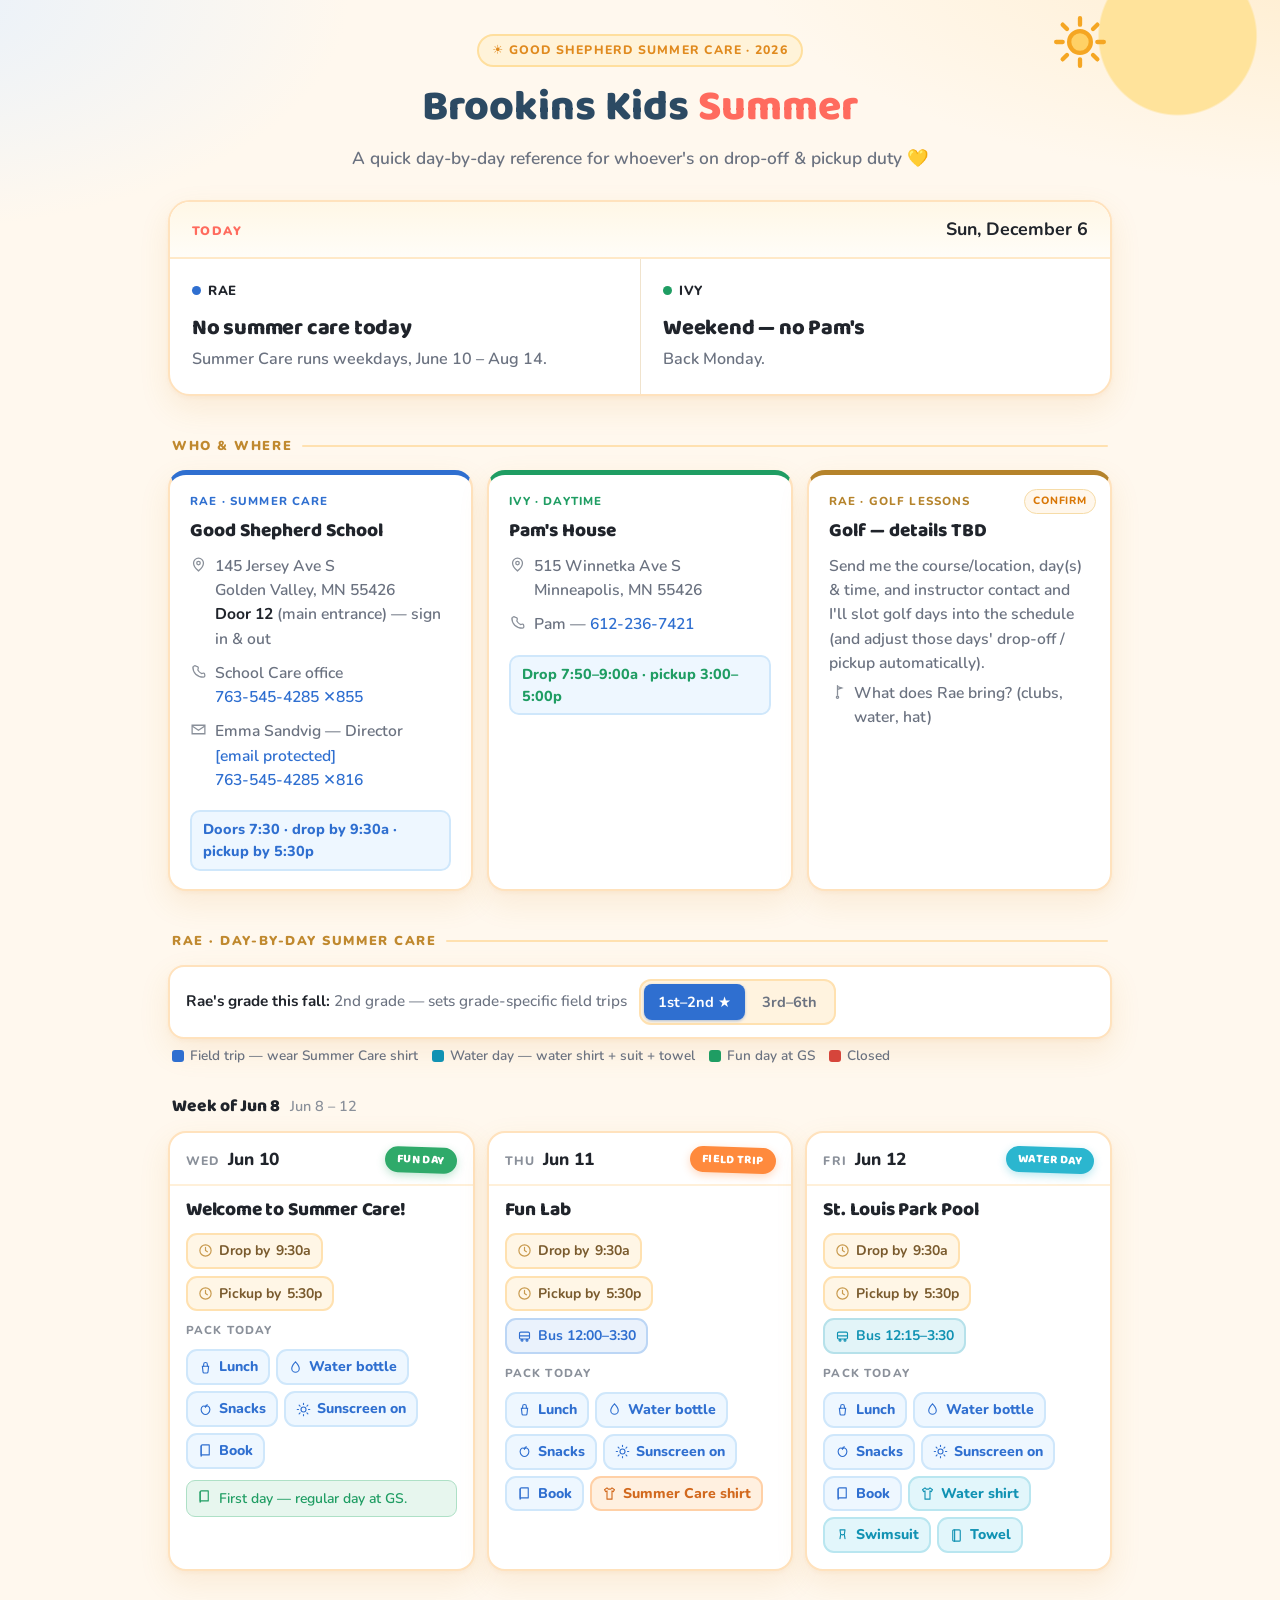
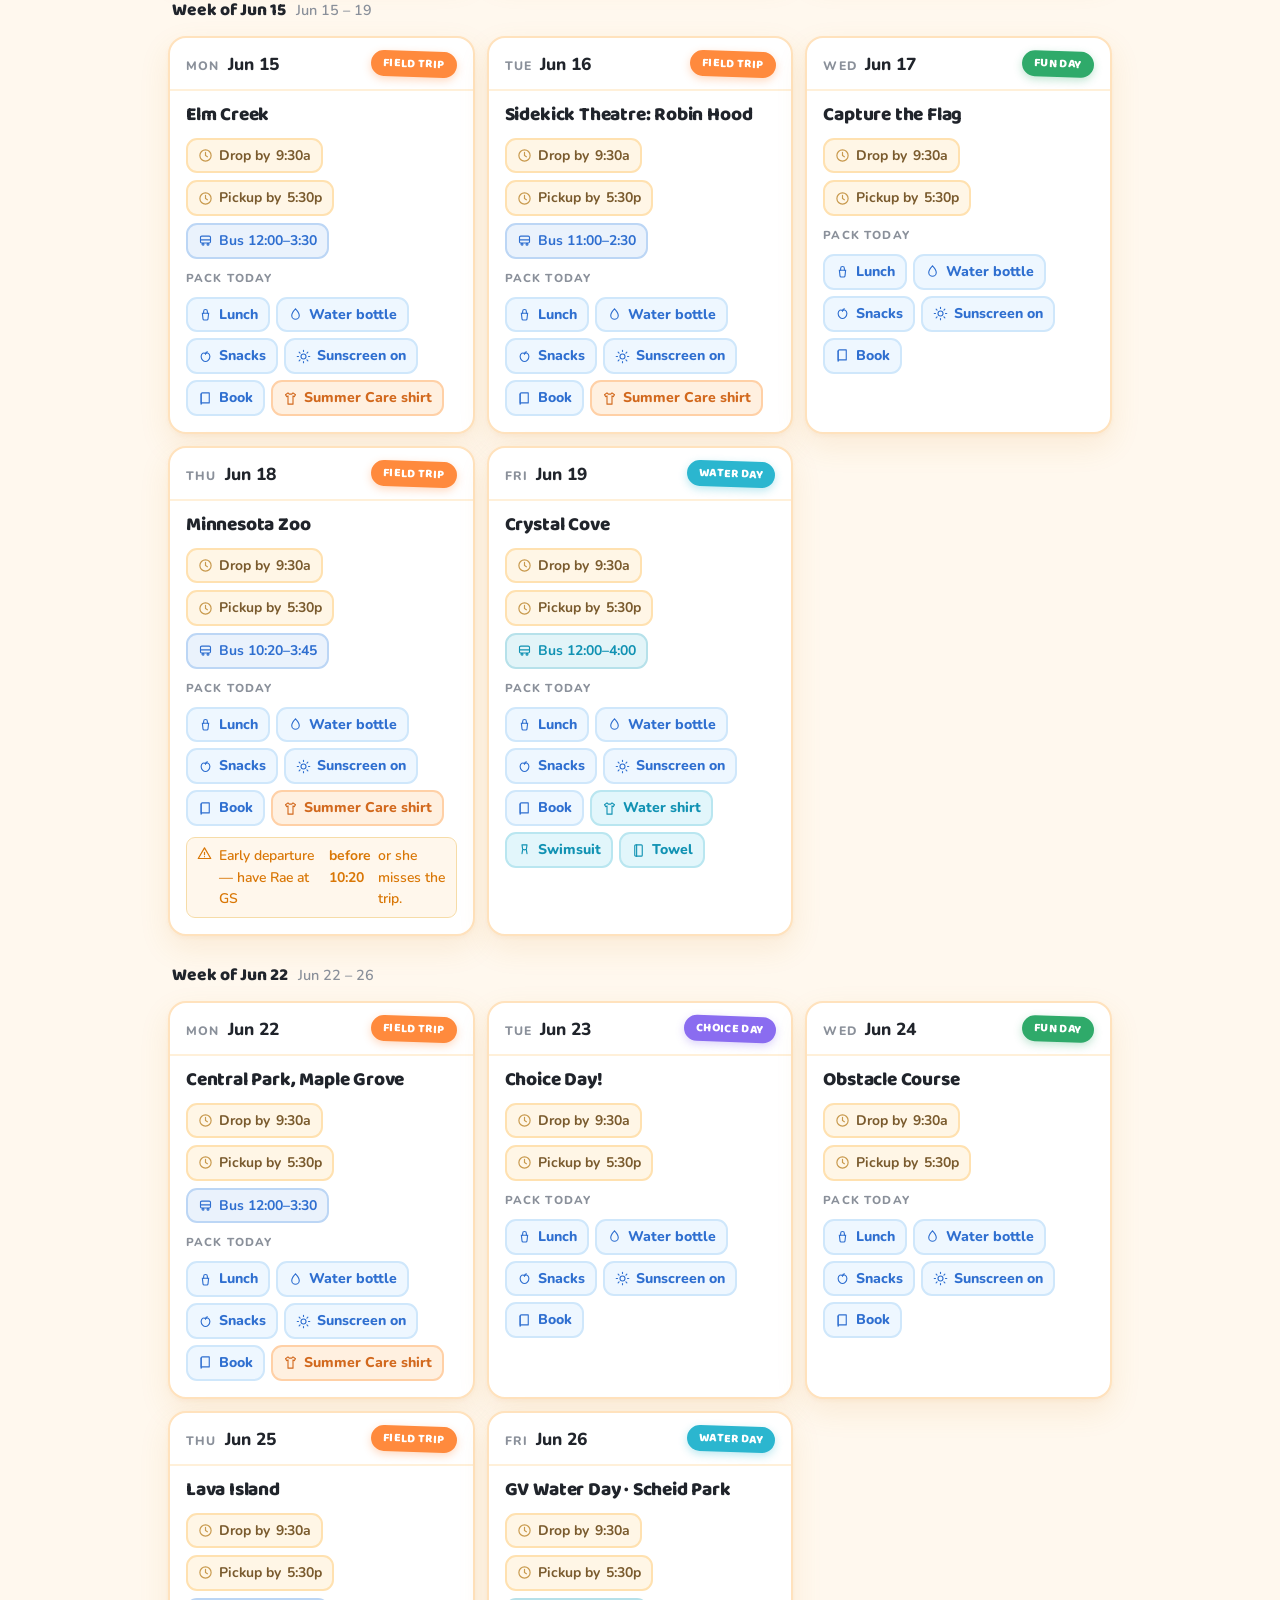
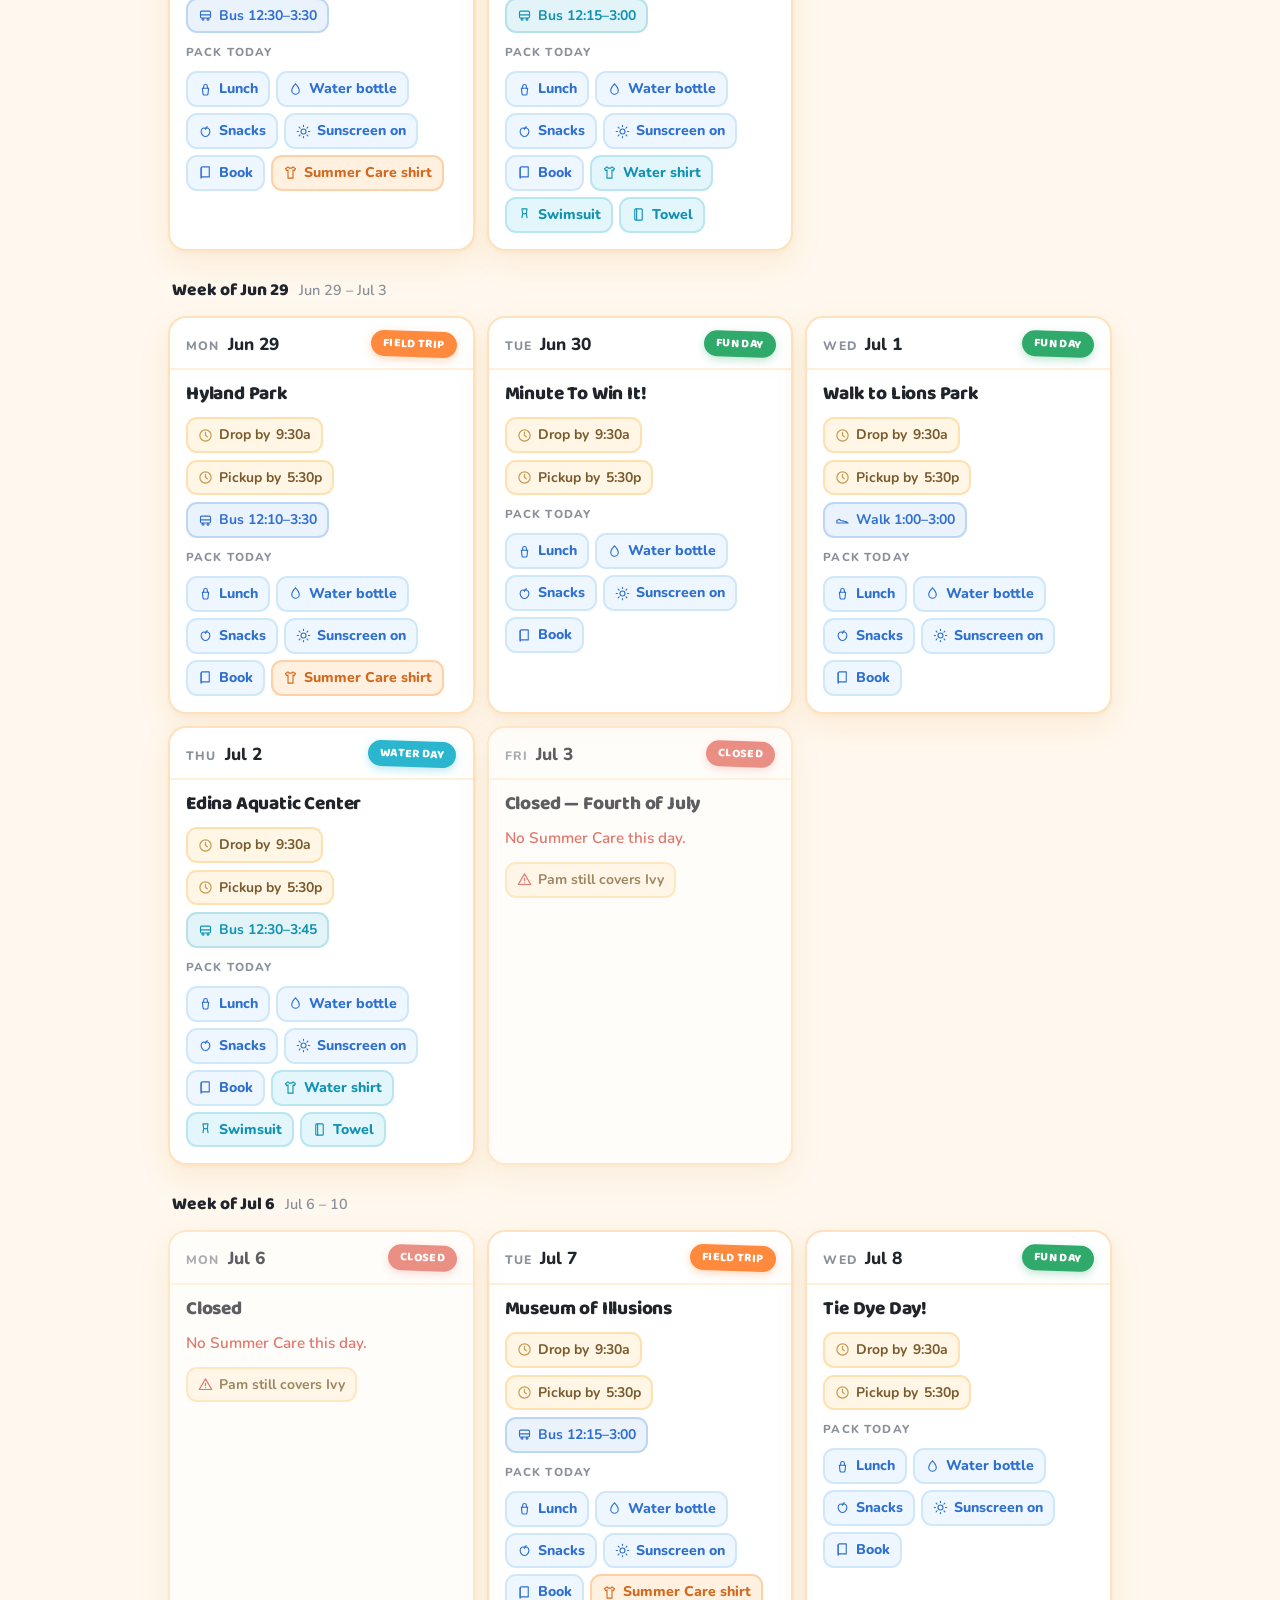
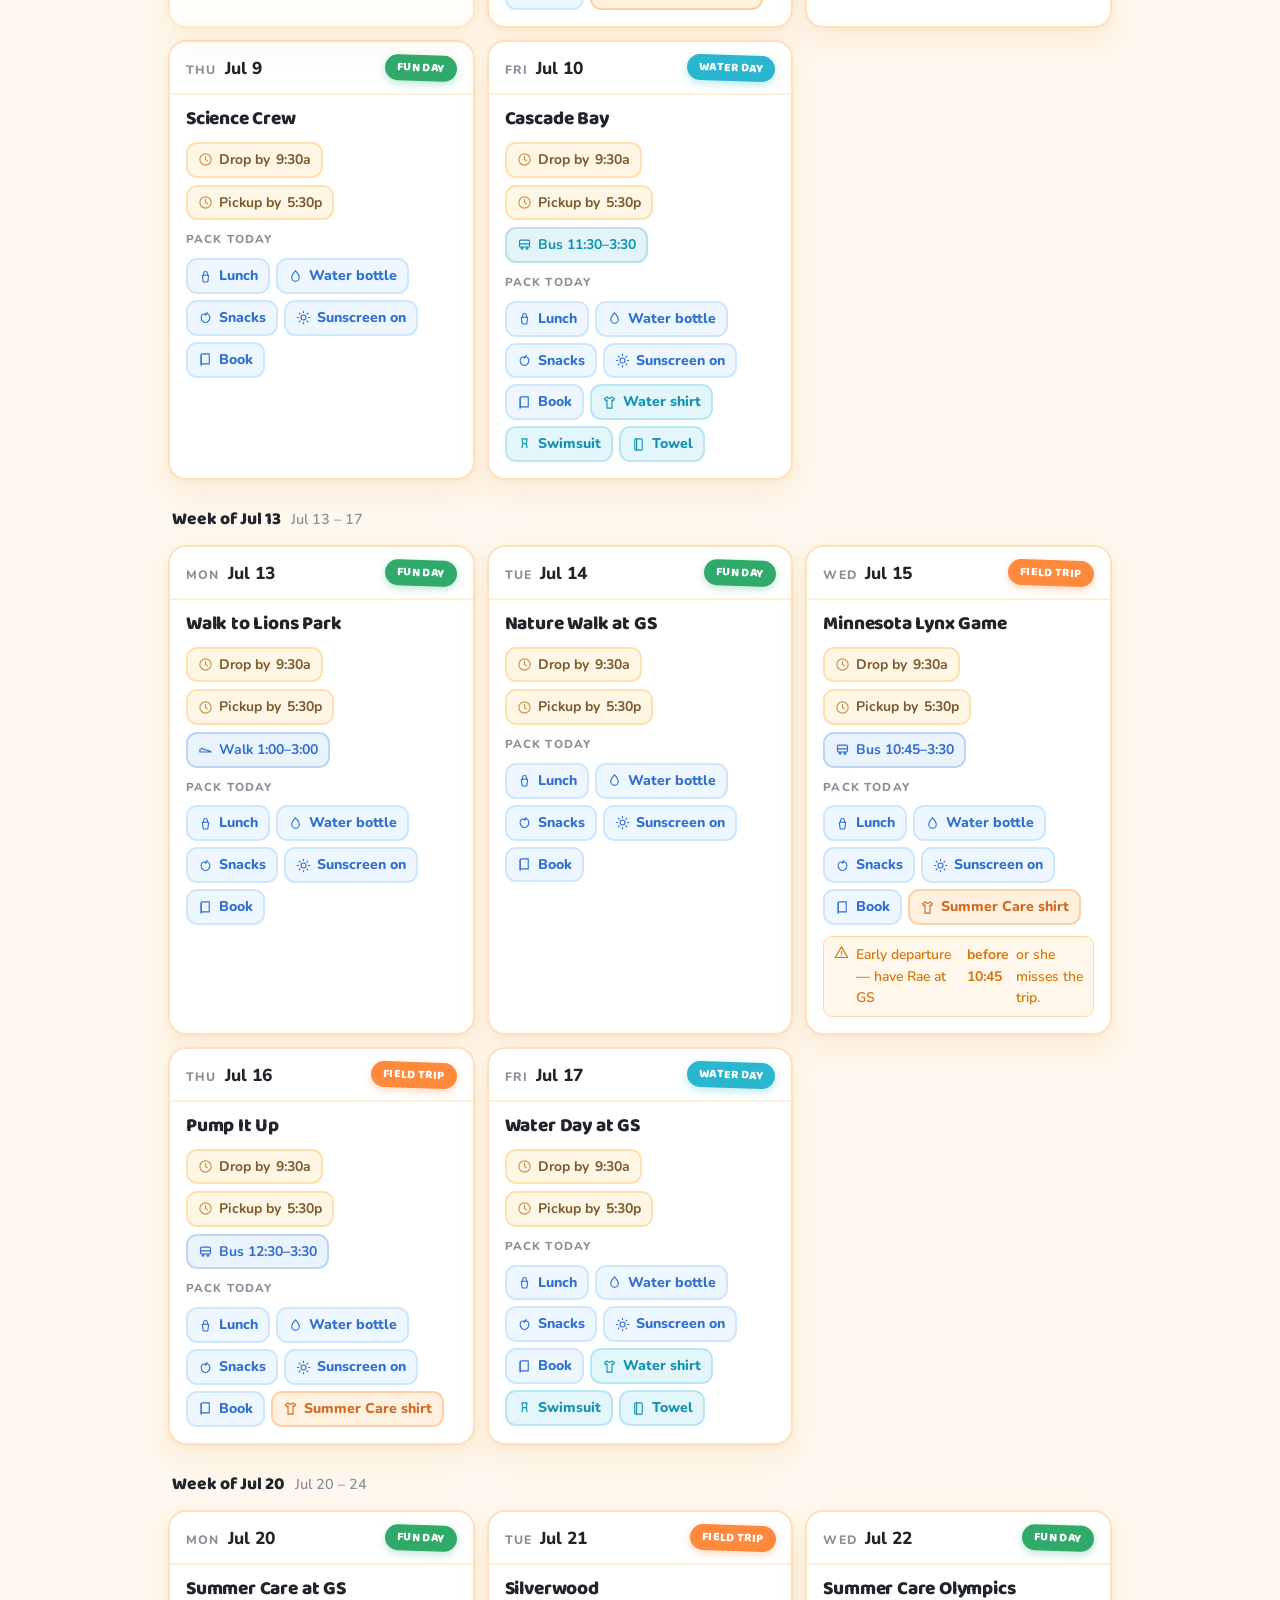
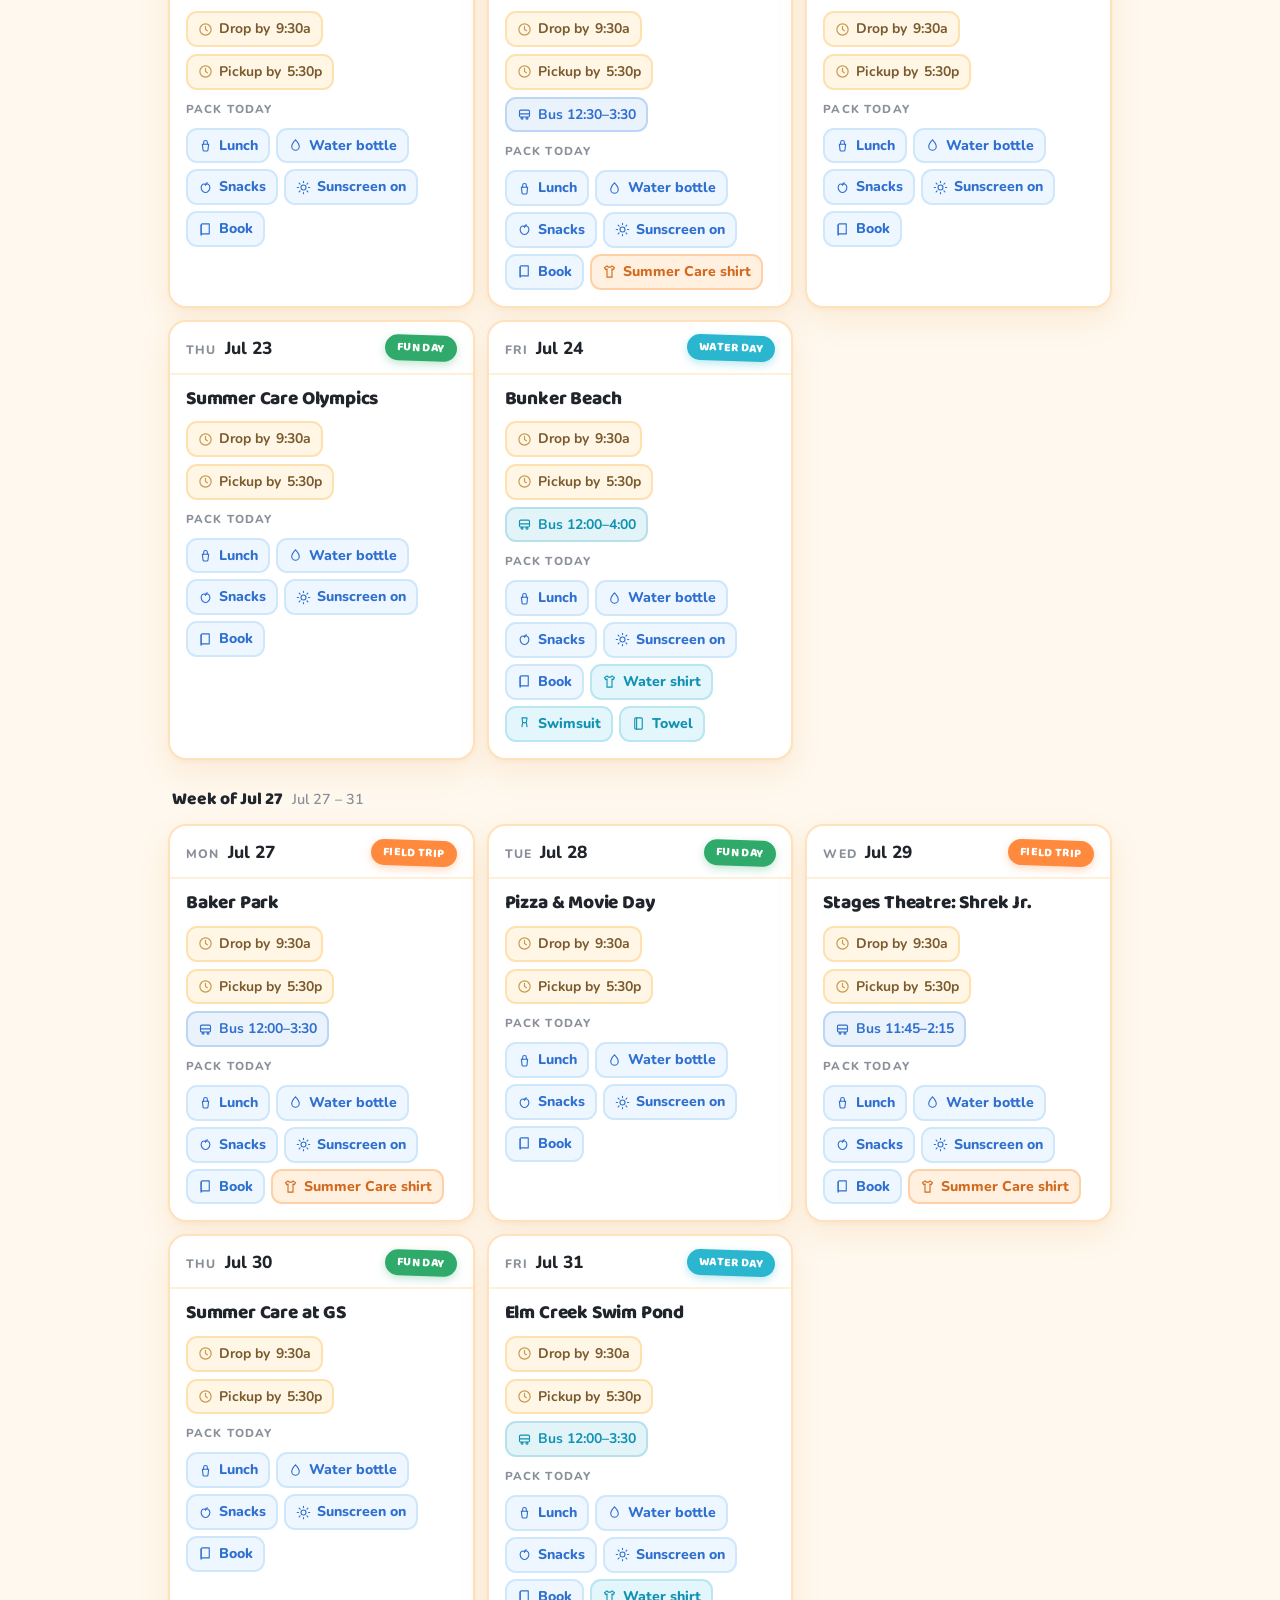
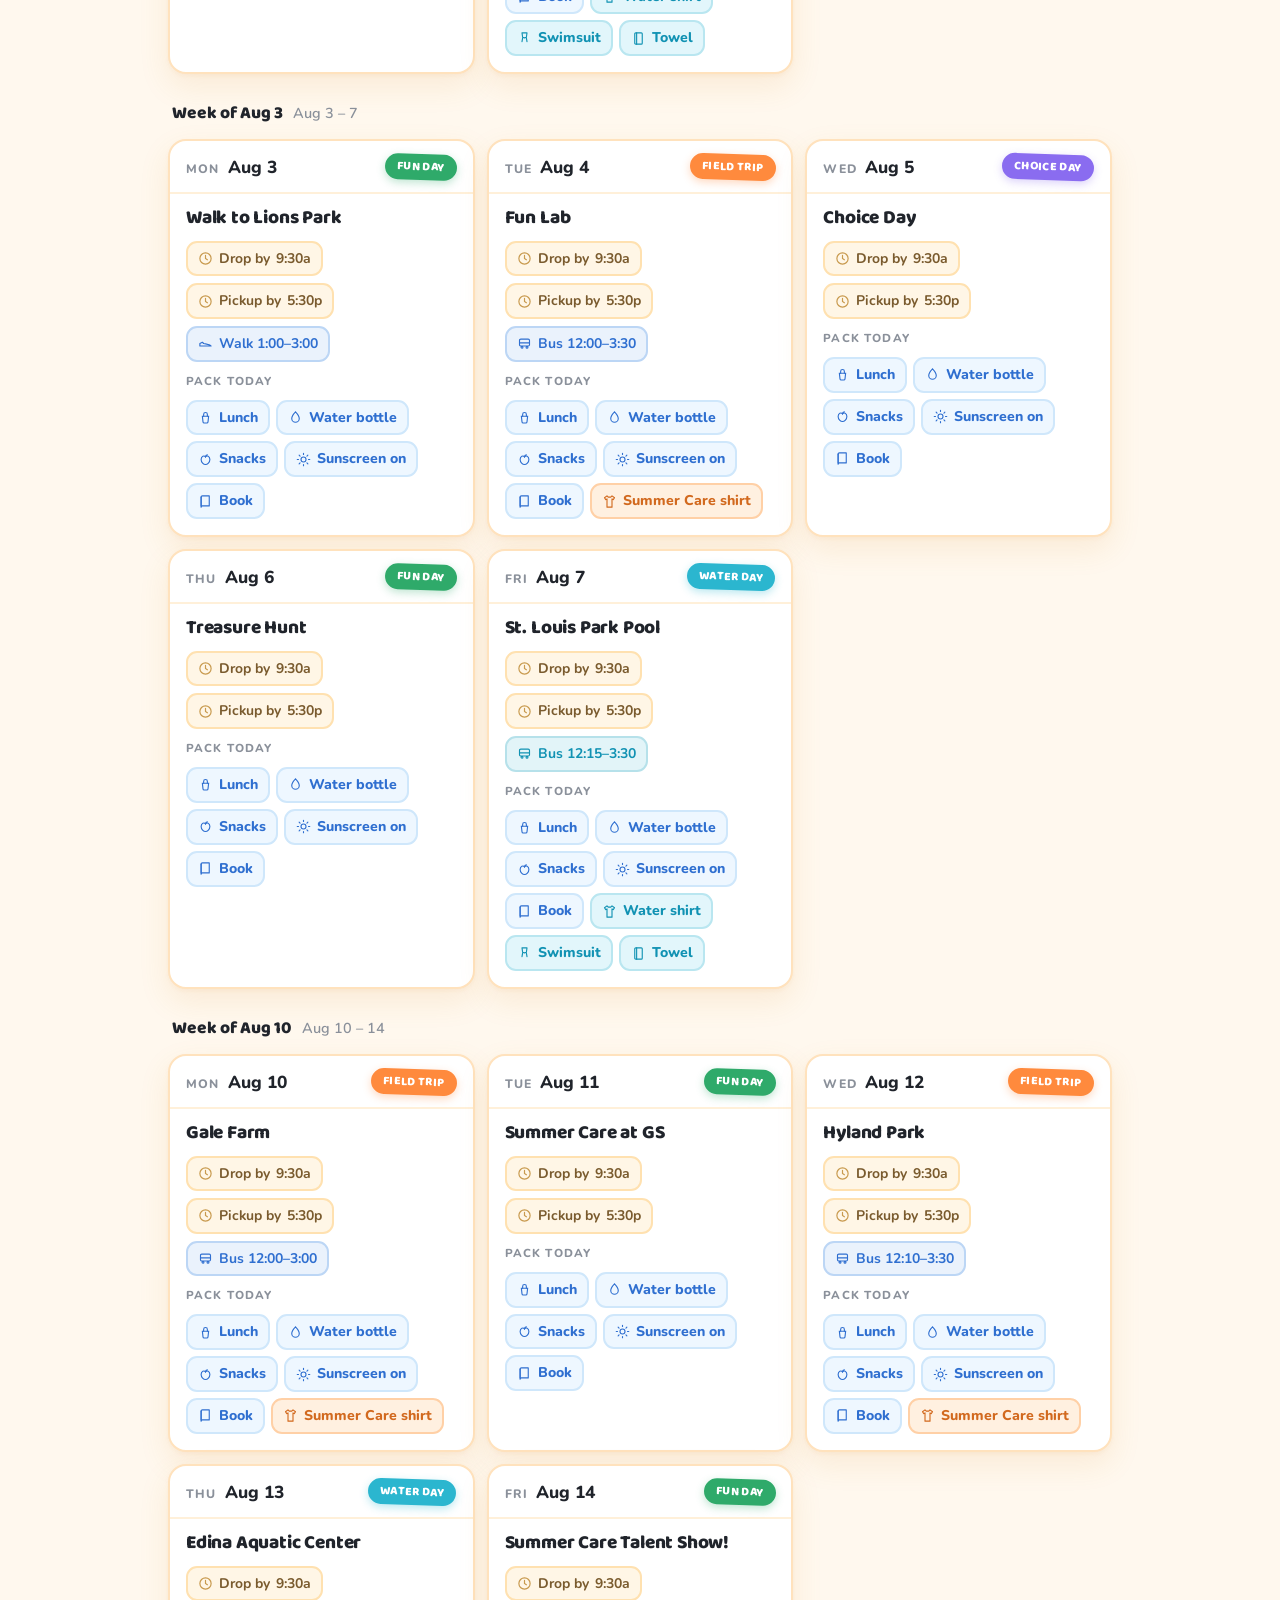
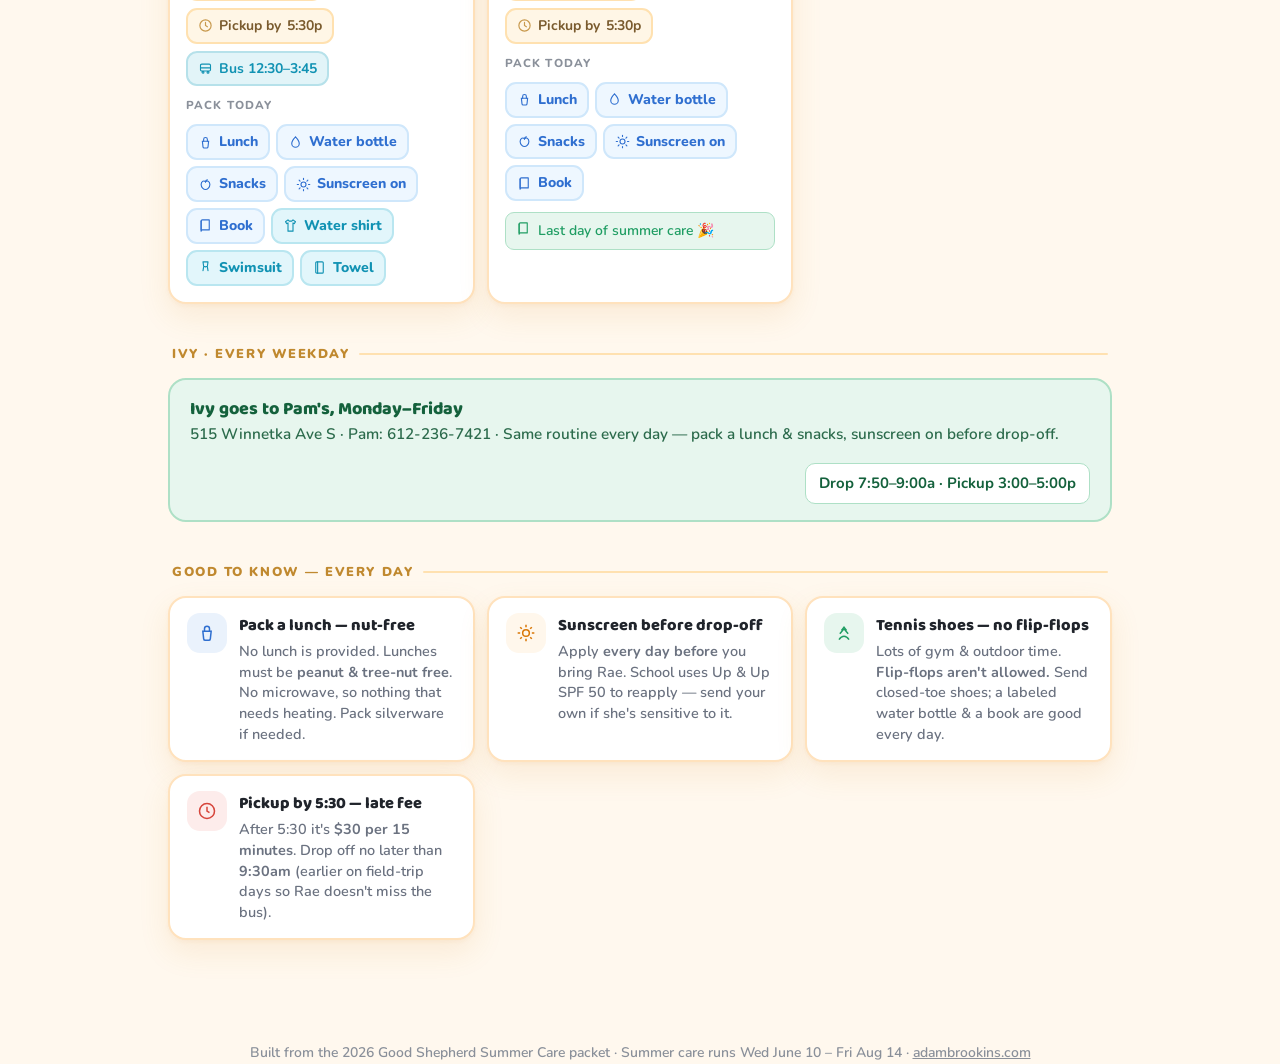
==== commit 396b7a8f: "Default grade to 1st-2nd (Rae entering 2nd grade fall 2026) Grade-specific field trips (Gale Farm Au" ====
--- a/kids.html
+++ b/kids.html
@@ -311,9 +311,9 @@
   <div class="sec-title">Rae · Day-by-Day Summer Care</div>
 
   <div class="gradebar">
-    <div class="lbl">Rae's grade this fall: <span>(sets the grade-specific field-trip days)</span></div>
+    <div class="lbl">Rae's grade this fall: <span>2nd grade — sets grade-specific field trips</span></div>
     <div class="seg" id="gradeseg">
-      <button data-g="1-2">1st–2nd</button>
+      <button data-g="1-2">1st–2nd ★</button>
       <button data-g="3-6">3rd–6th</button>
     </div>
   </div>
@@ -450,7 +450,7 @@
 function parse(s){ const [y,m,d]=s.split('-').map(Number); return new Date(y, m-1, d); }
 function fmtLong(dt){ return DOW[dt.getDay()]+', '+MONL[dt.getMonth()]+' '+dt.getDate(); }
 
-let GRADE = localStorage.getItem('rae_grade') || '3-6';
+let GRADE = localStorage.getItem('rae_grade') || '1-2';
 
 /* resolve a day for the current grade */
 function resolve(day){
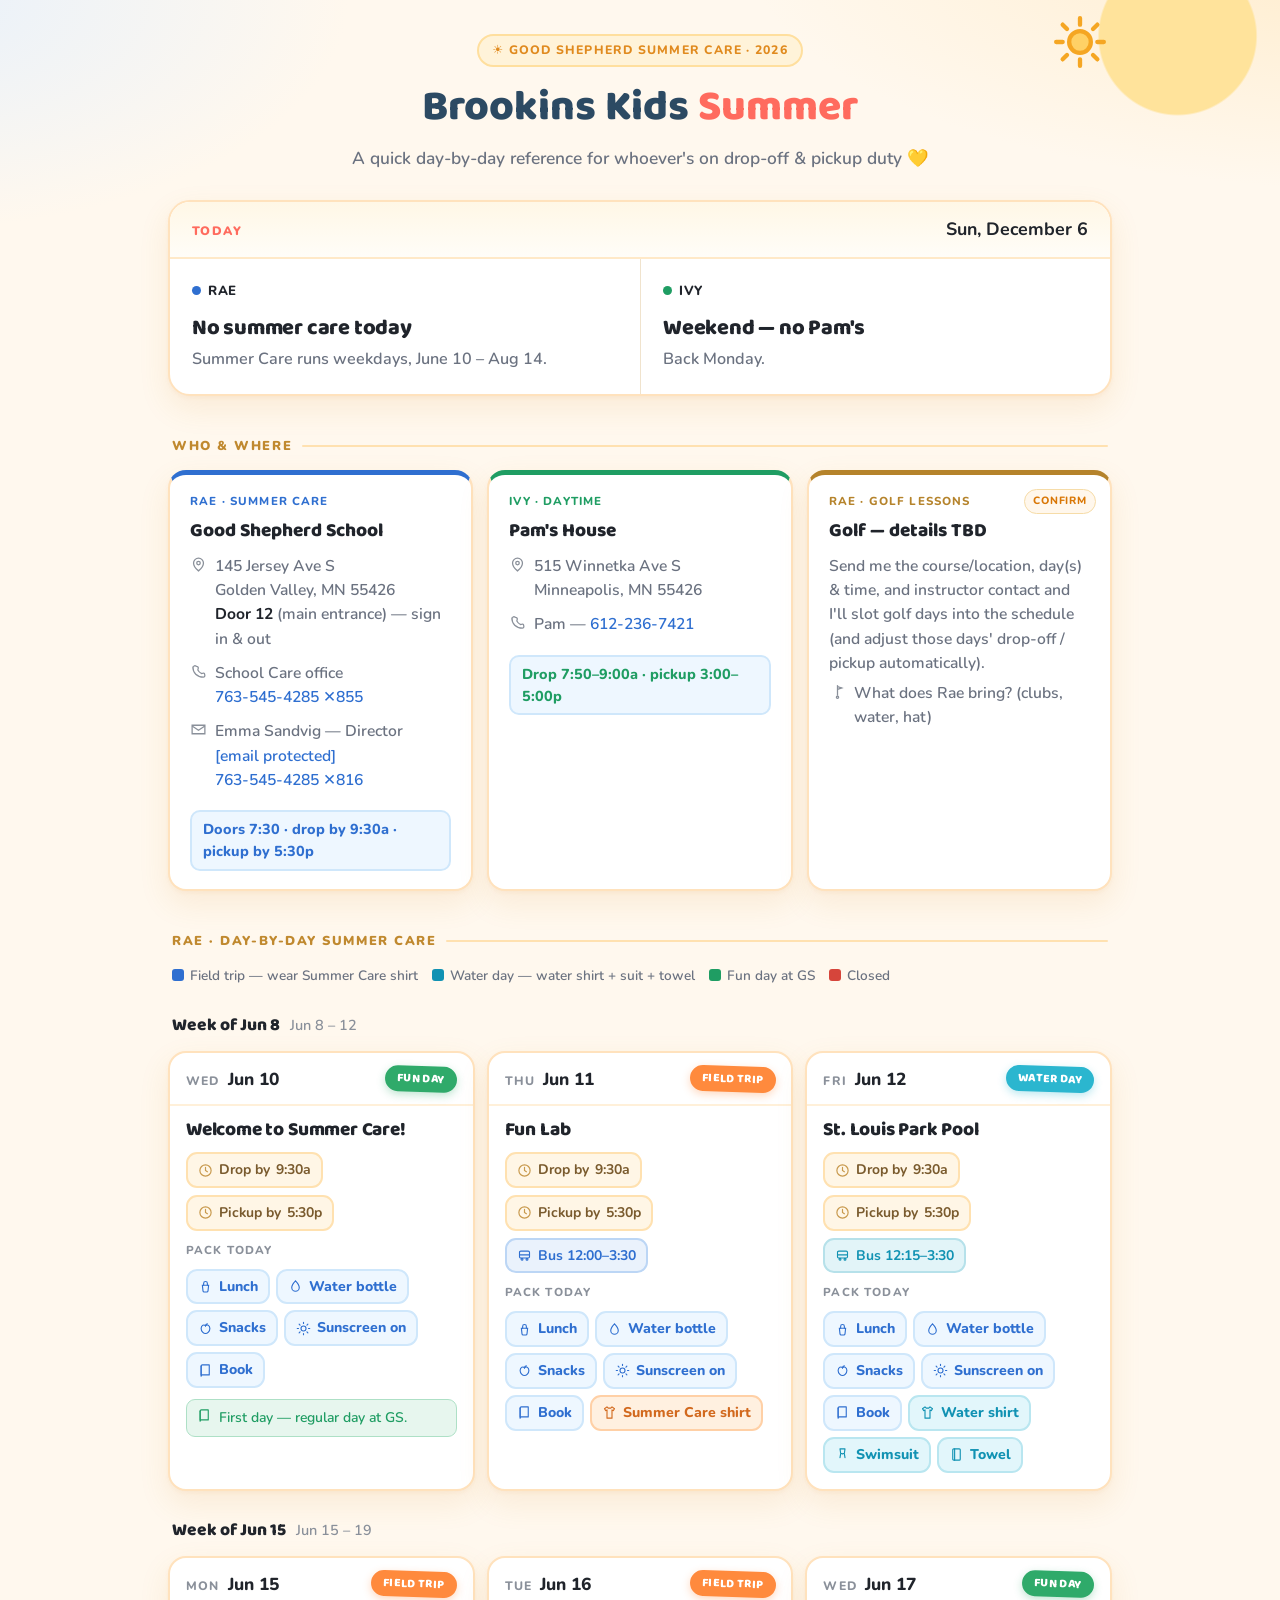
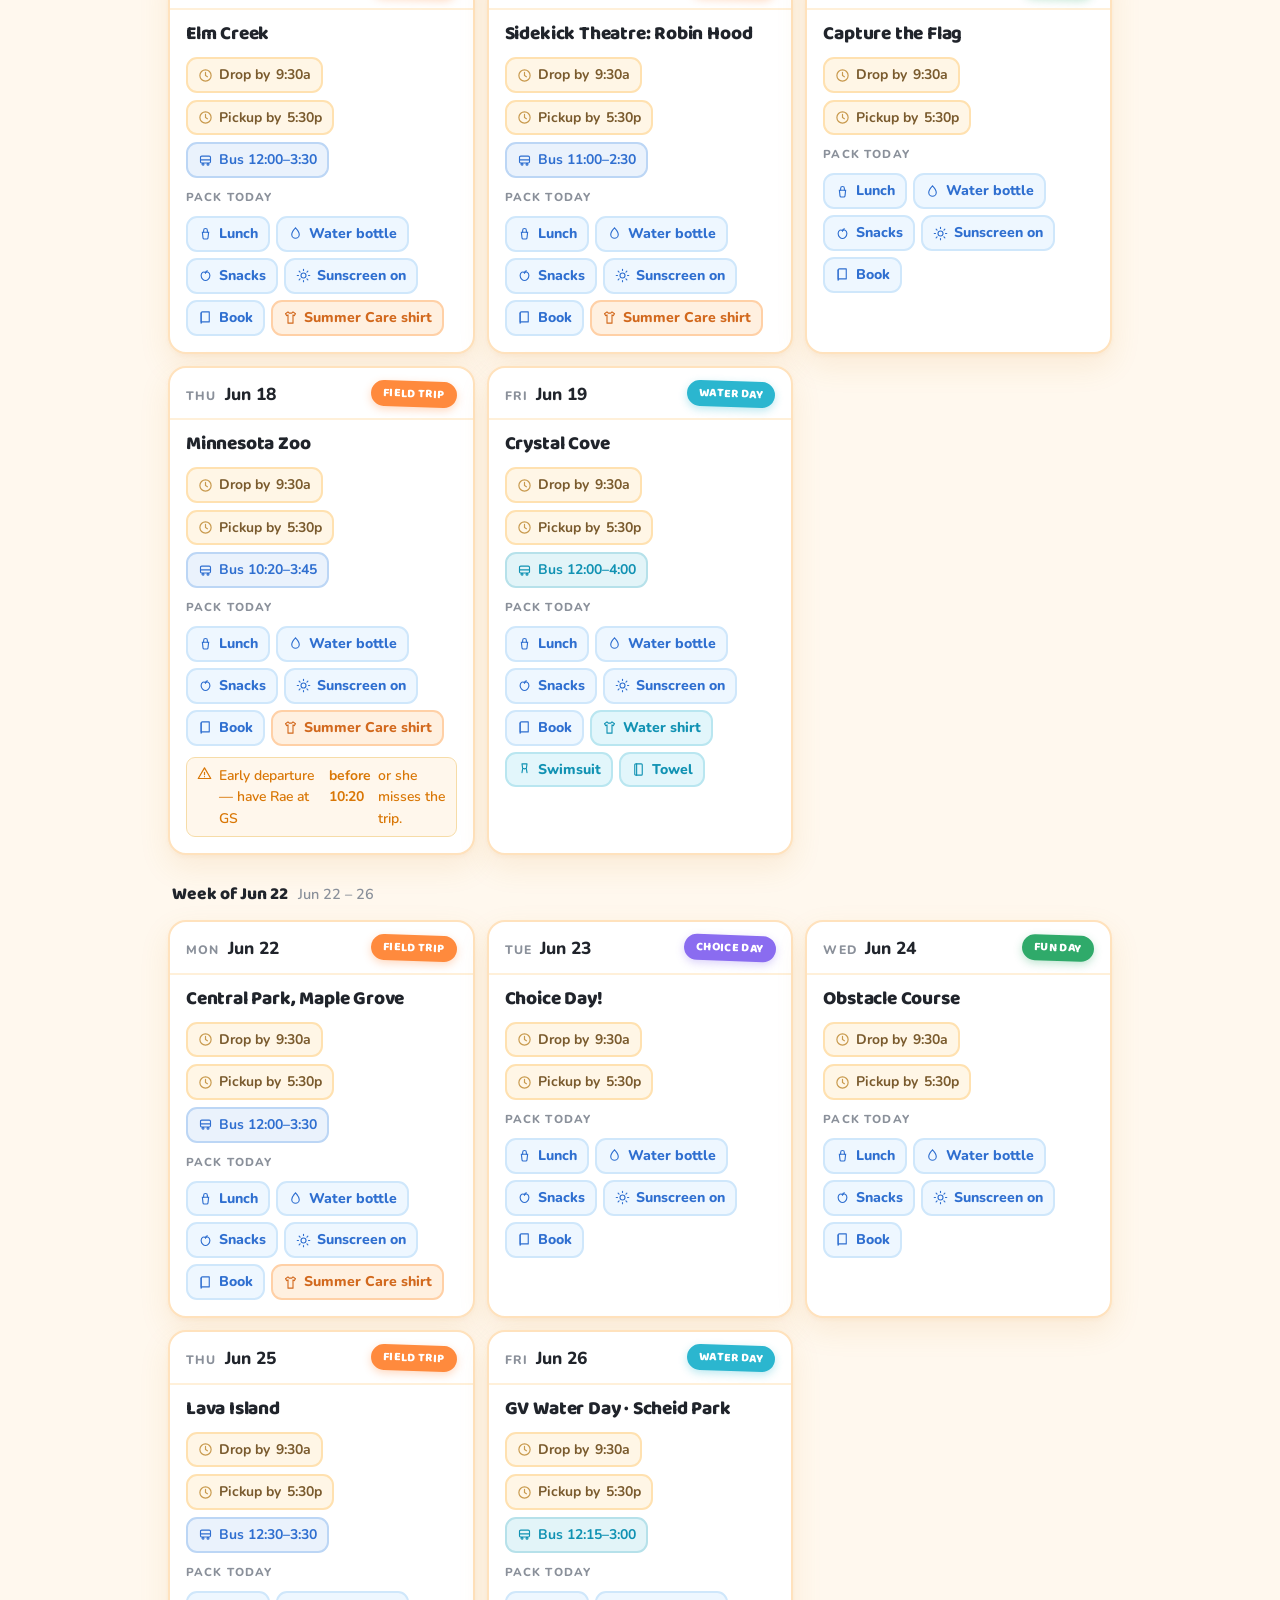
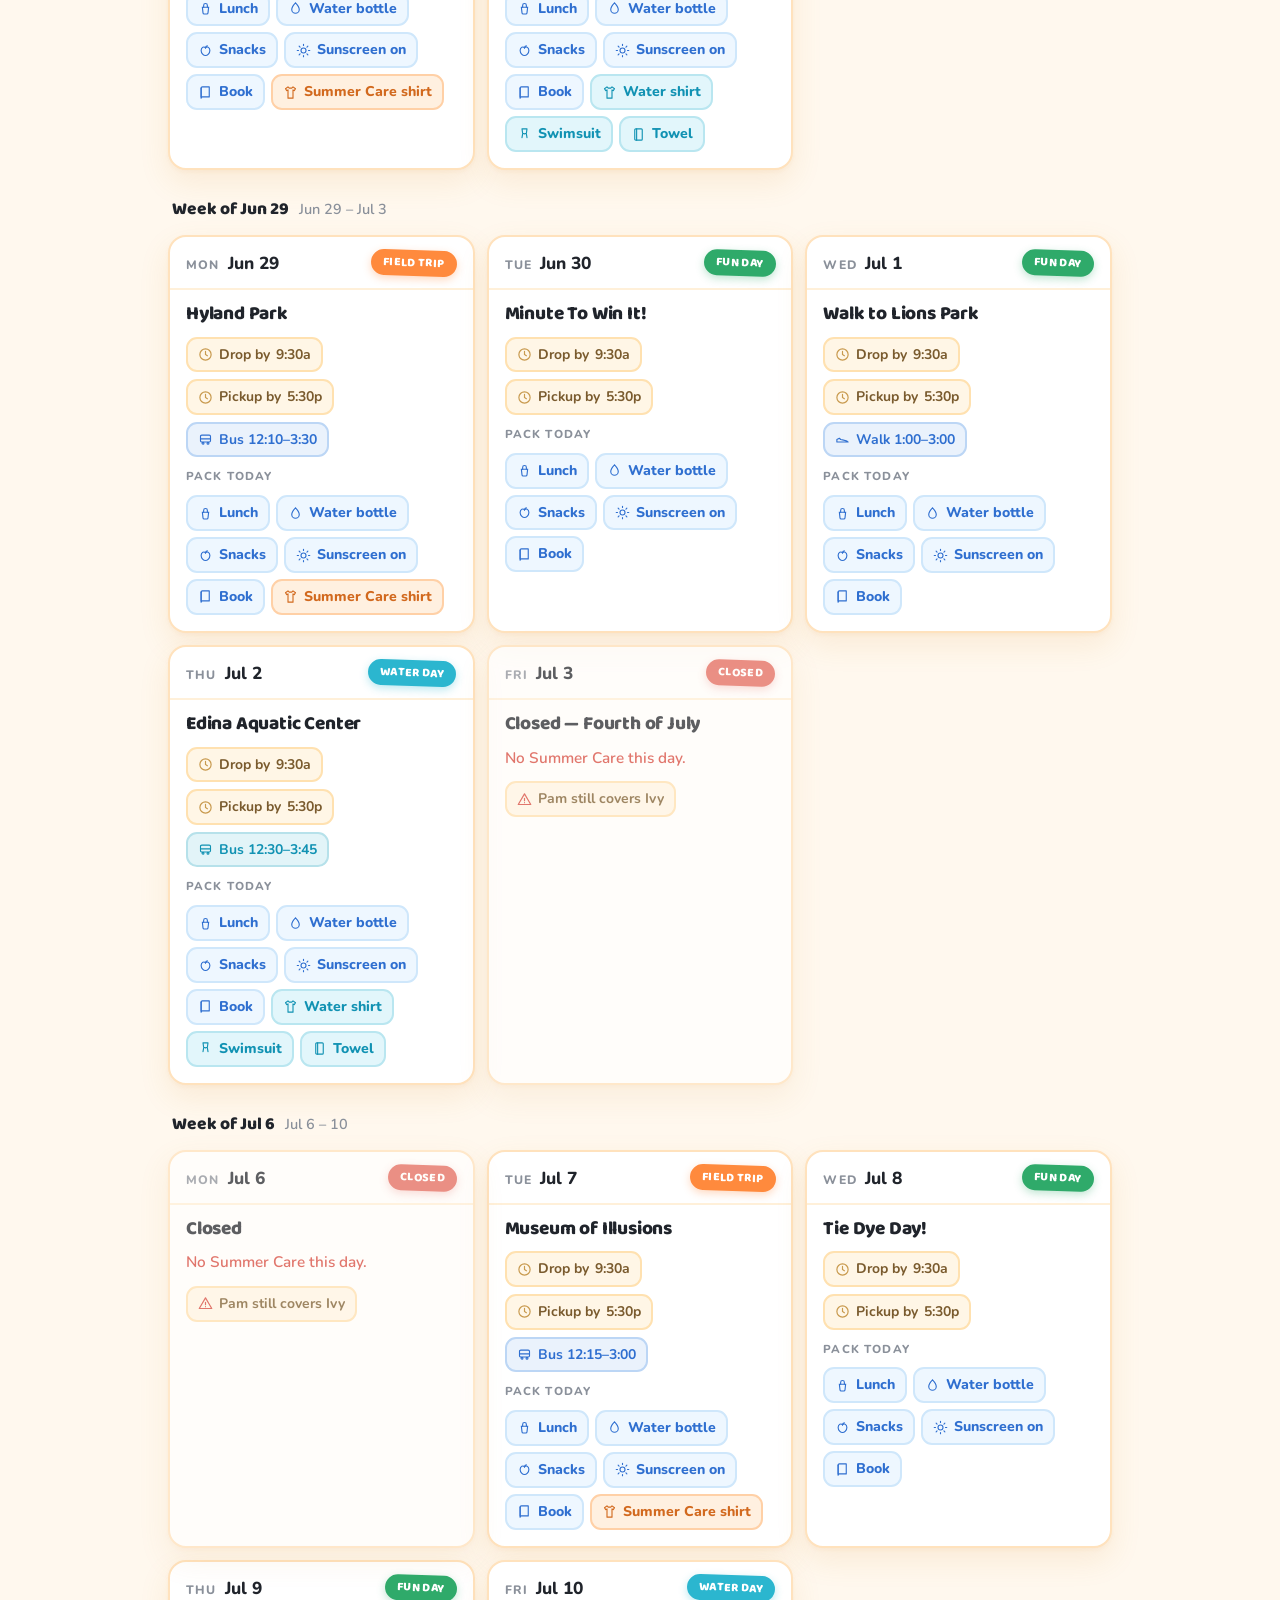
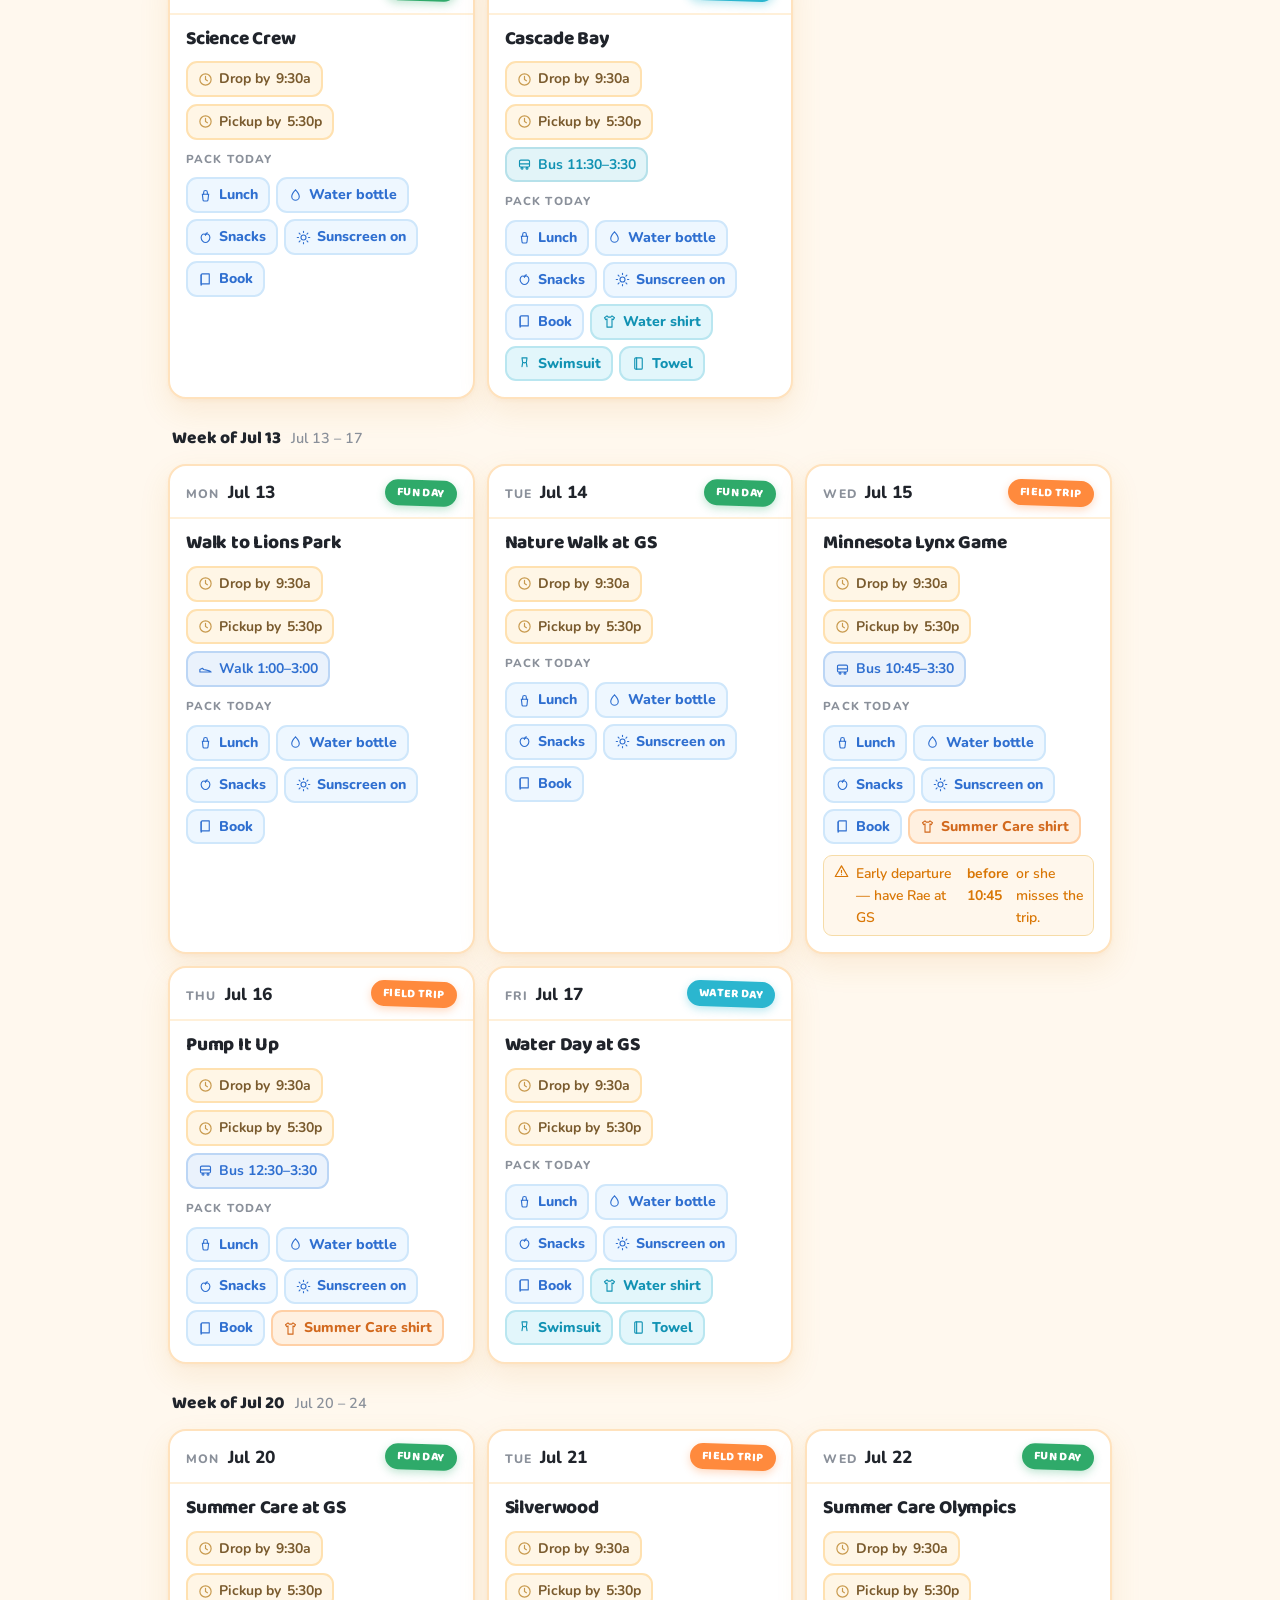
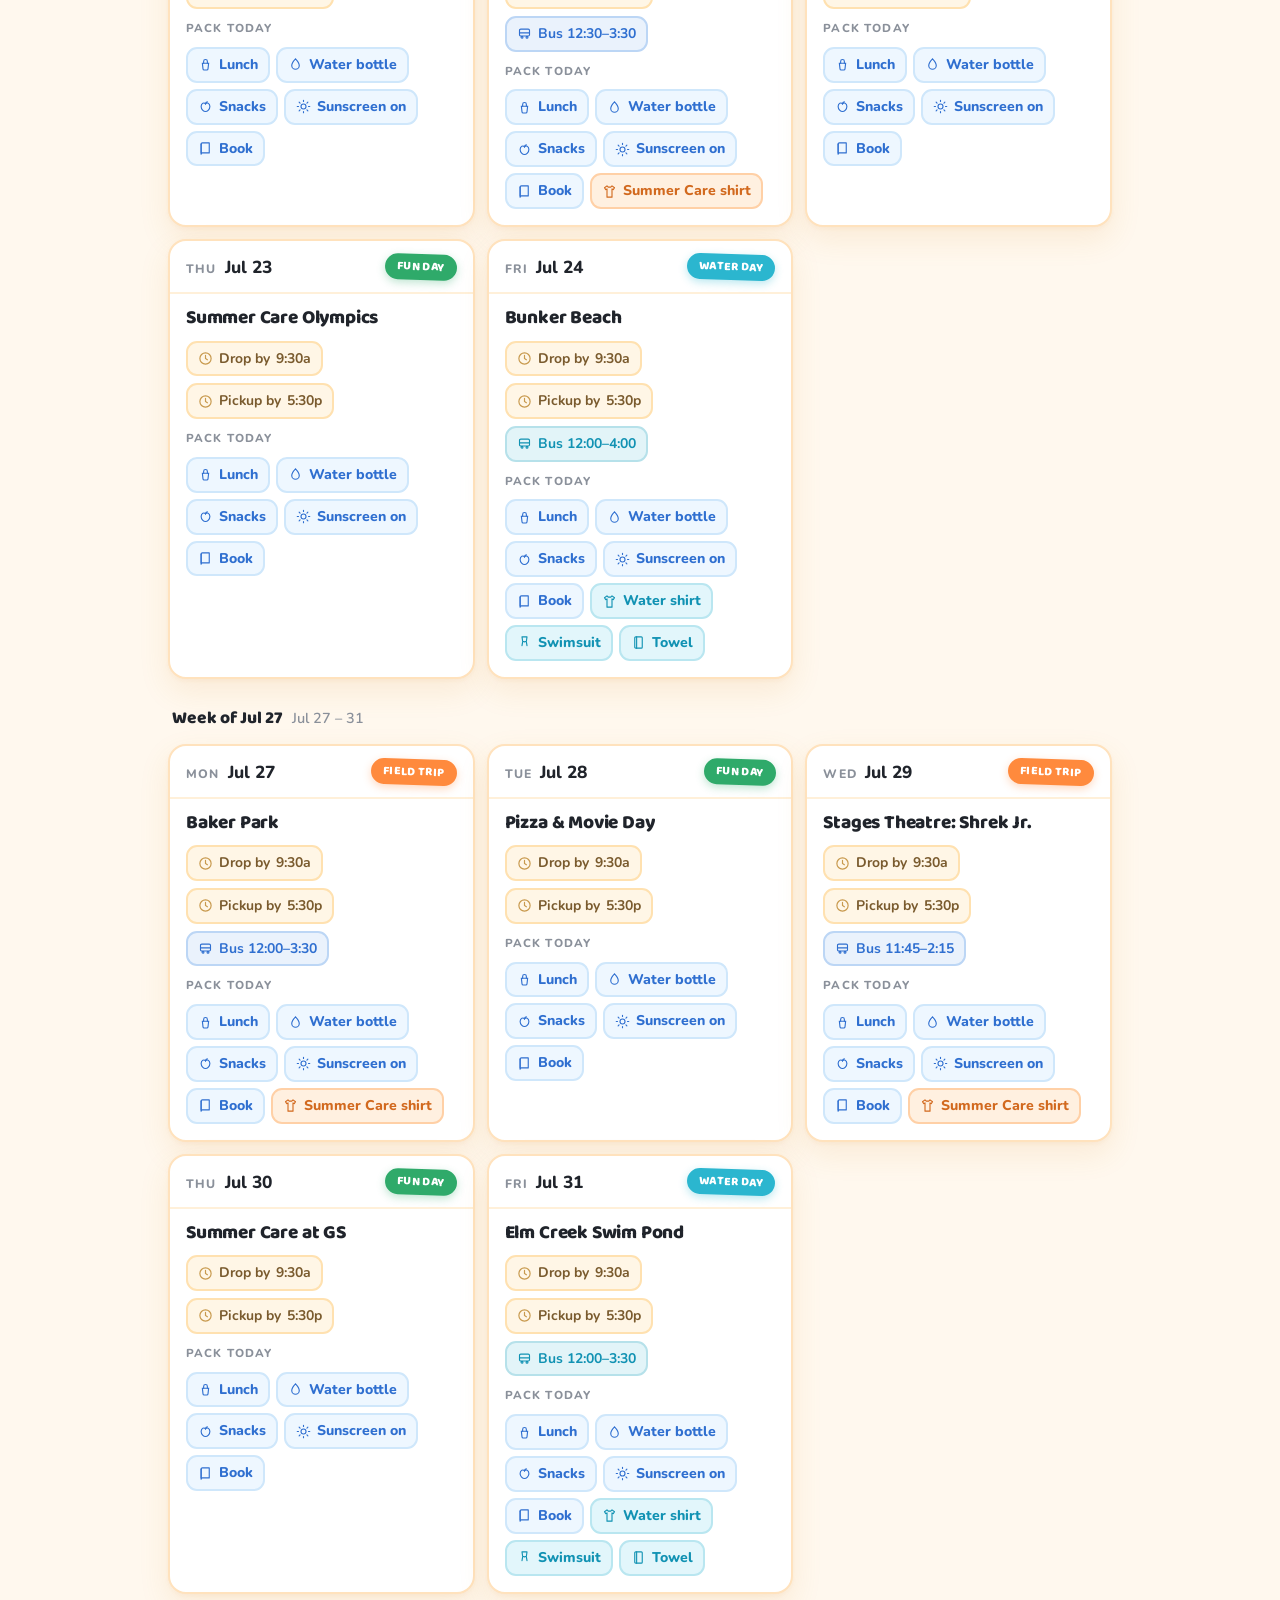
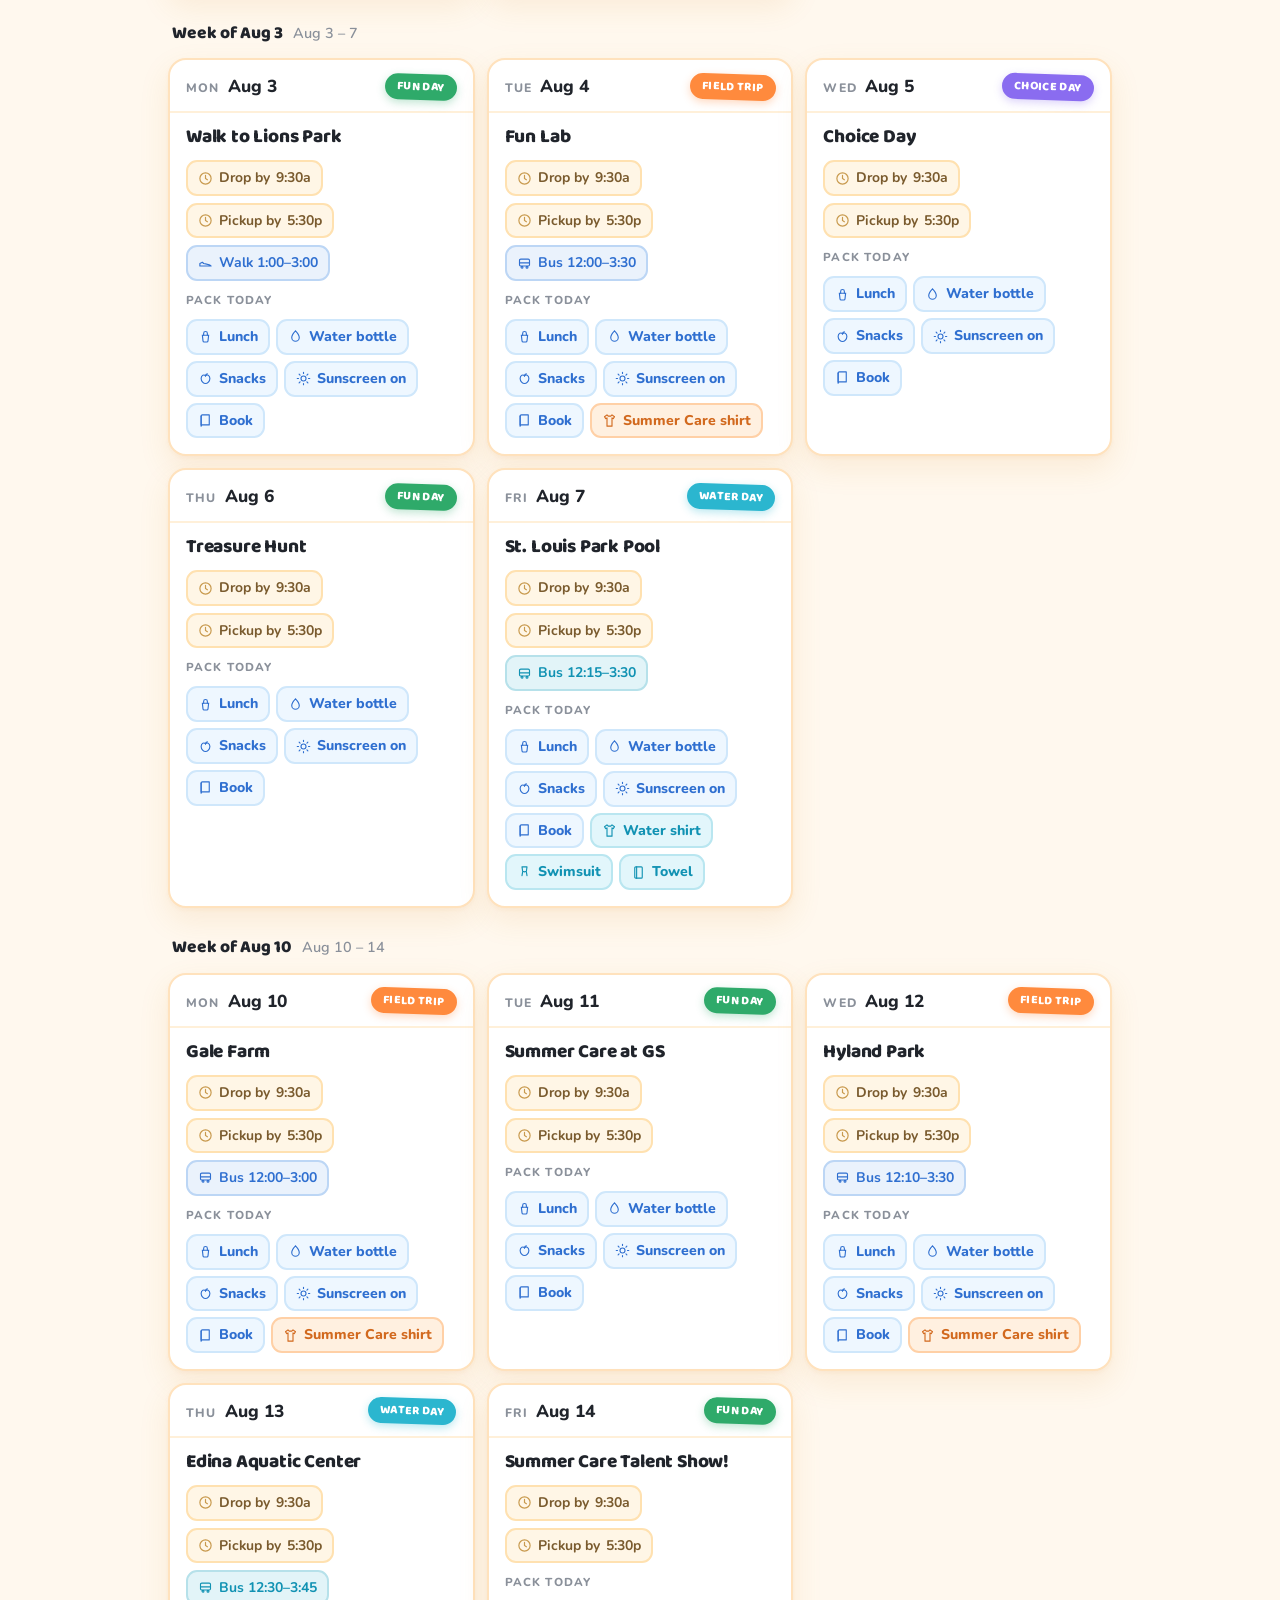
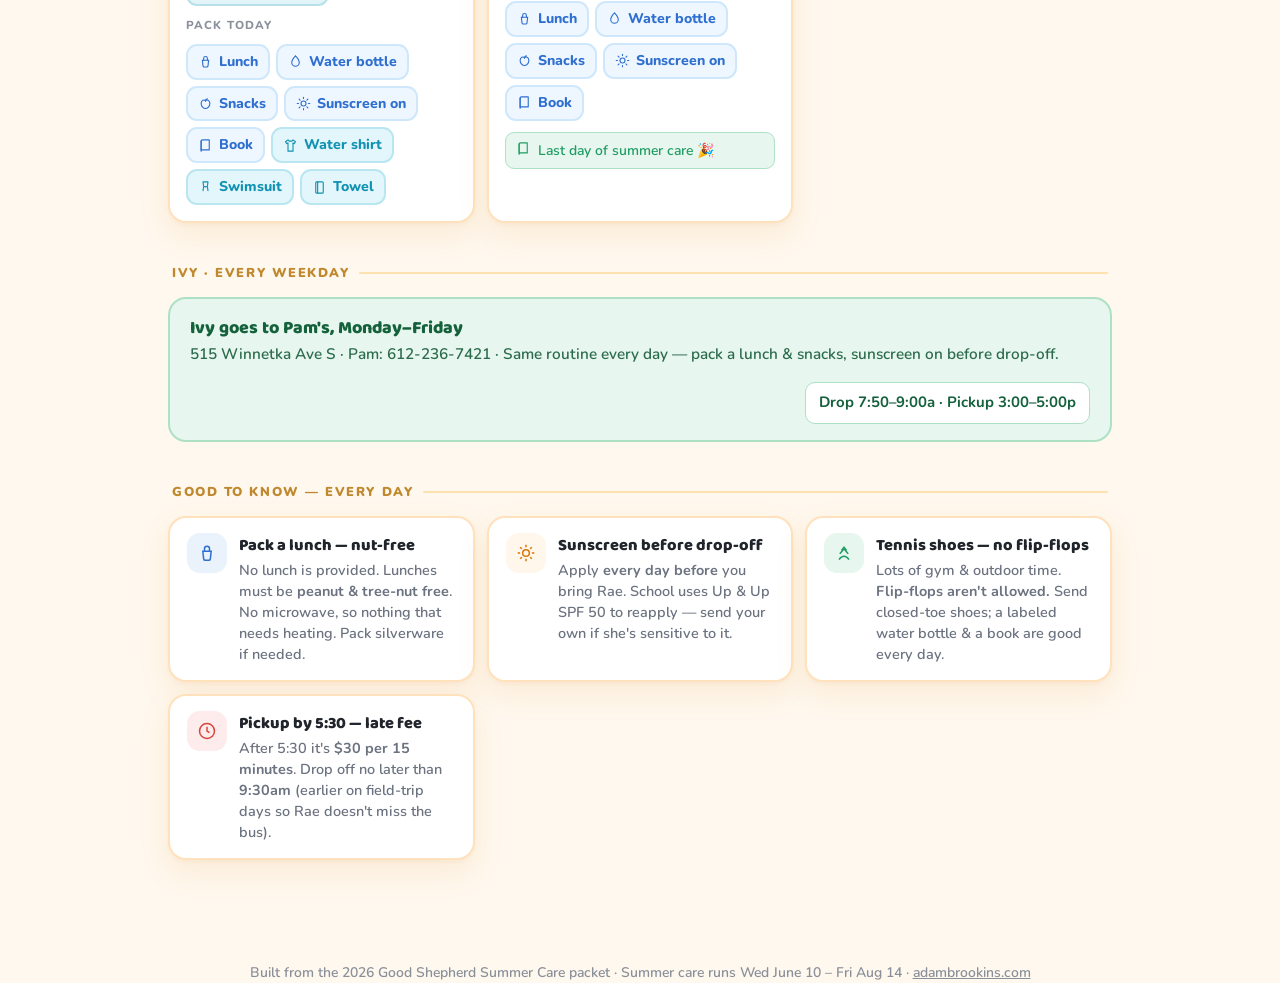
==== commit 8450bdfe: "Remove grade toggle — hardcode 2nd grade (1-2) for Rae Co-Authored-By: Claude Sonnet 4.6 <noreply@an" ====
--- a/kids.html
+++ b/kids.html
@@ -310,13 +310,6 @@
   <!-- SCHEDULE -->
   <div class="sec-title">Rae · Day-by-Day Summer Care</div>
 
-  <div class="gradebar">
-    <div class="lbl">Rae's grade this fall: <span>2nd grade — sets grade-specific field trips</span></div>
-    <div class="seg" id="gradeseg">
-      <button data-g="1-2">1st–2nd ★</button>
-      <button data-g="3-6">3rd–6th</button>
-    </div>
-  </div>
   <div class="legend">
     <span><i style="background:var(--rae)"></i> Field trip — wear Summer Care shirt</span>
     <span><i style="background:var(--water)"></i> Water day — water shirt + suit + towel</span>
@@ -450,7 +443,7 @@
 function parse(s){ const [y,m,d]=s.split('-').map(Number); return new Date(y, m-1, d); }
 function fmtLong(dt){ return DOW[dt.getDay()]+', '+MONL[dt.getMonth()]+' '+dt.getDate(); }
 
-let GRADE = localStorage.getItem('rae_grade') || '1-2';
+const GRADE = '1-2';
 
 /* resolve a day for the current grade */
 function resolve(day){
@@ -602,15 +595,8 @@
   return todayStr;
 }
 
-function setGrade(g){
-  GRADE=g; localStorage.setItem('rae_grade',g);
-  document.querySelectorAll('#gradeseg button').forEach(b=>b.classList.toggle('on', b.dataset.g===g));
-  const todayStr = renderToday();
-  renderSchedule(todayStr);
-}
-
-document.getElementById('gradeseg').addEventListener('click', e=>{ const b=e.target.closest('button'); if(b) setGrade(b.dataset.g); });
-setGrade(GRADE);
+const todayStr = renderToday();
+renderSchedule(todayStr);
 </script>
 
 </body>
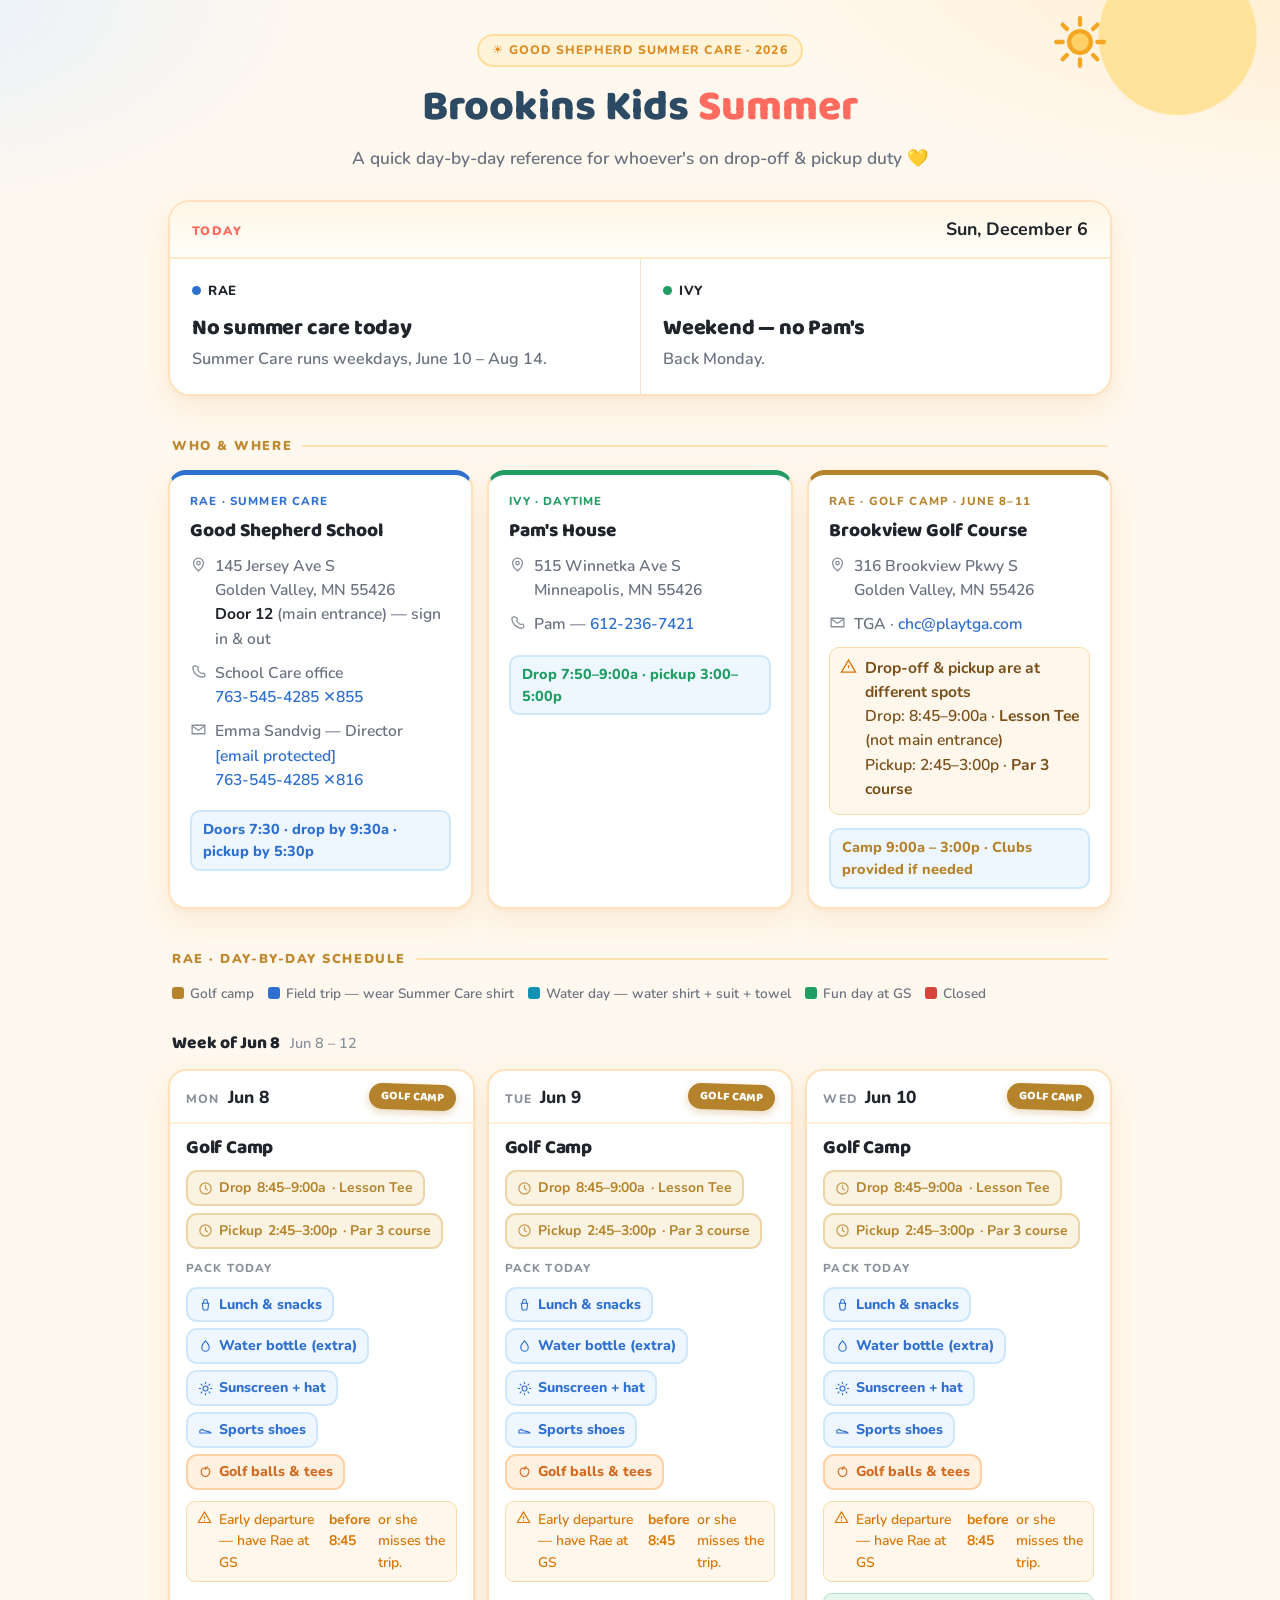
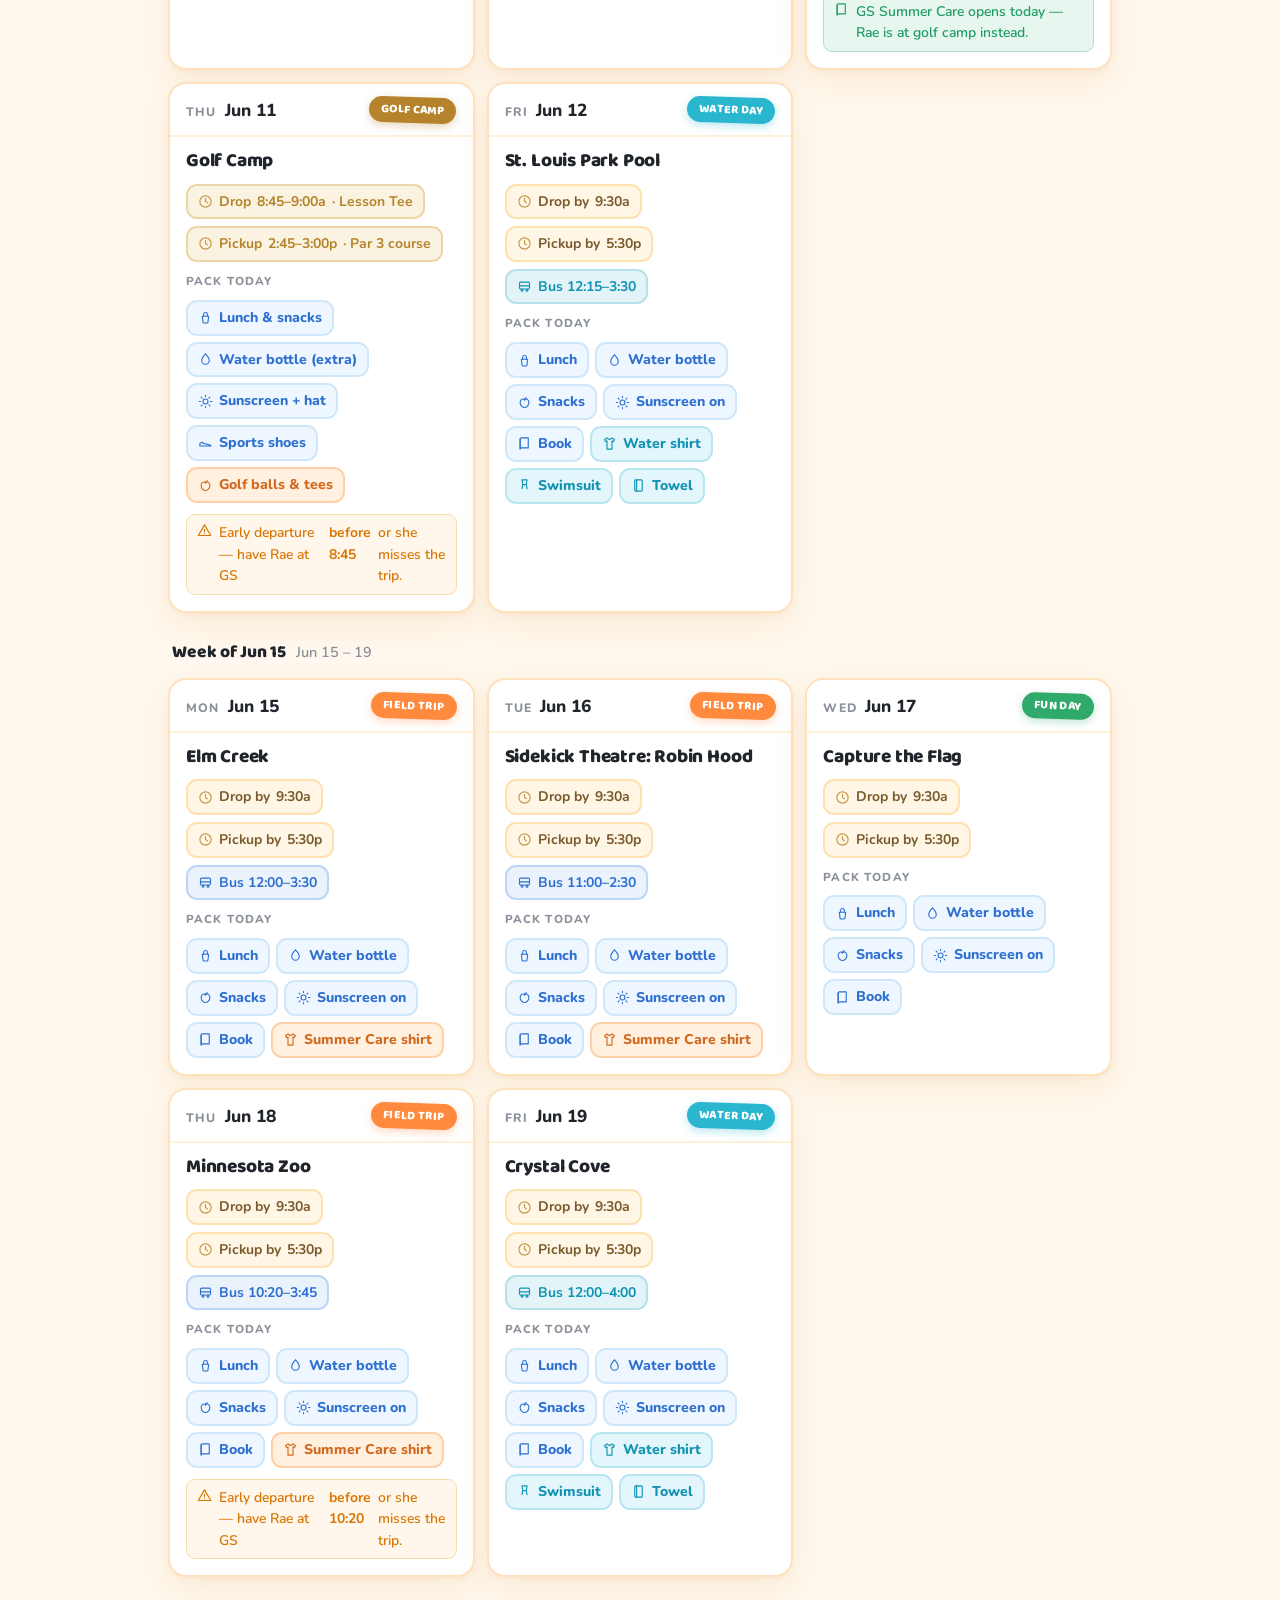
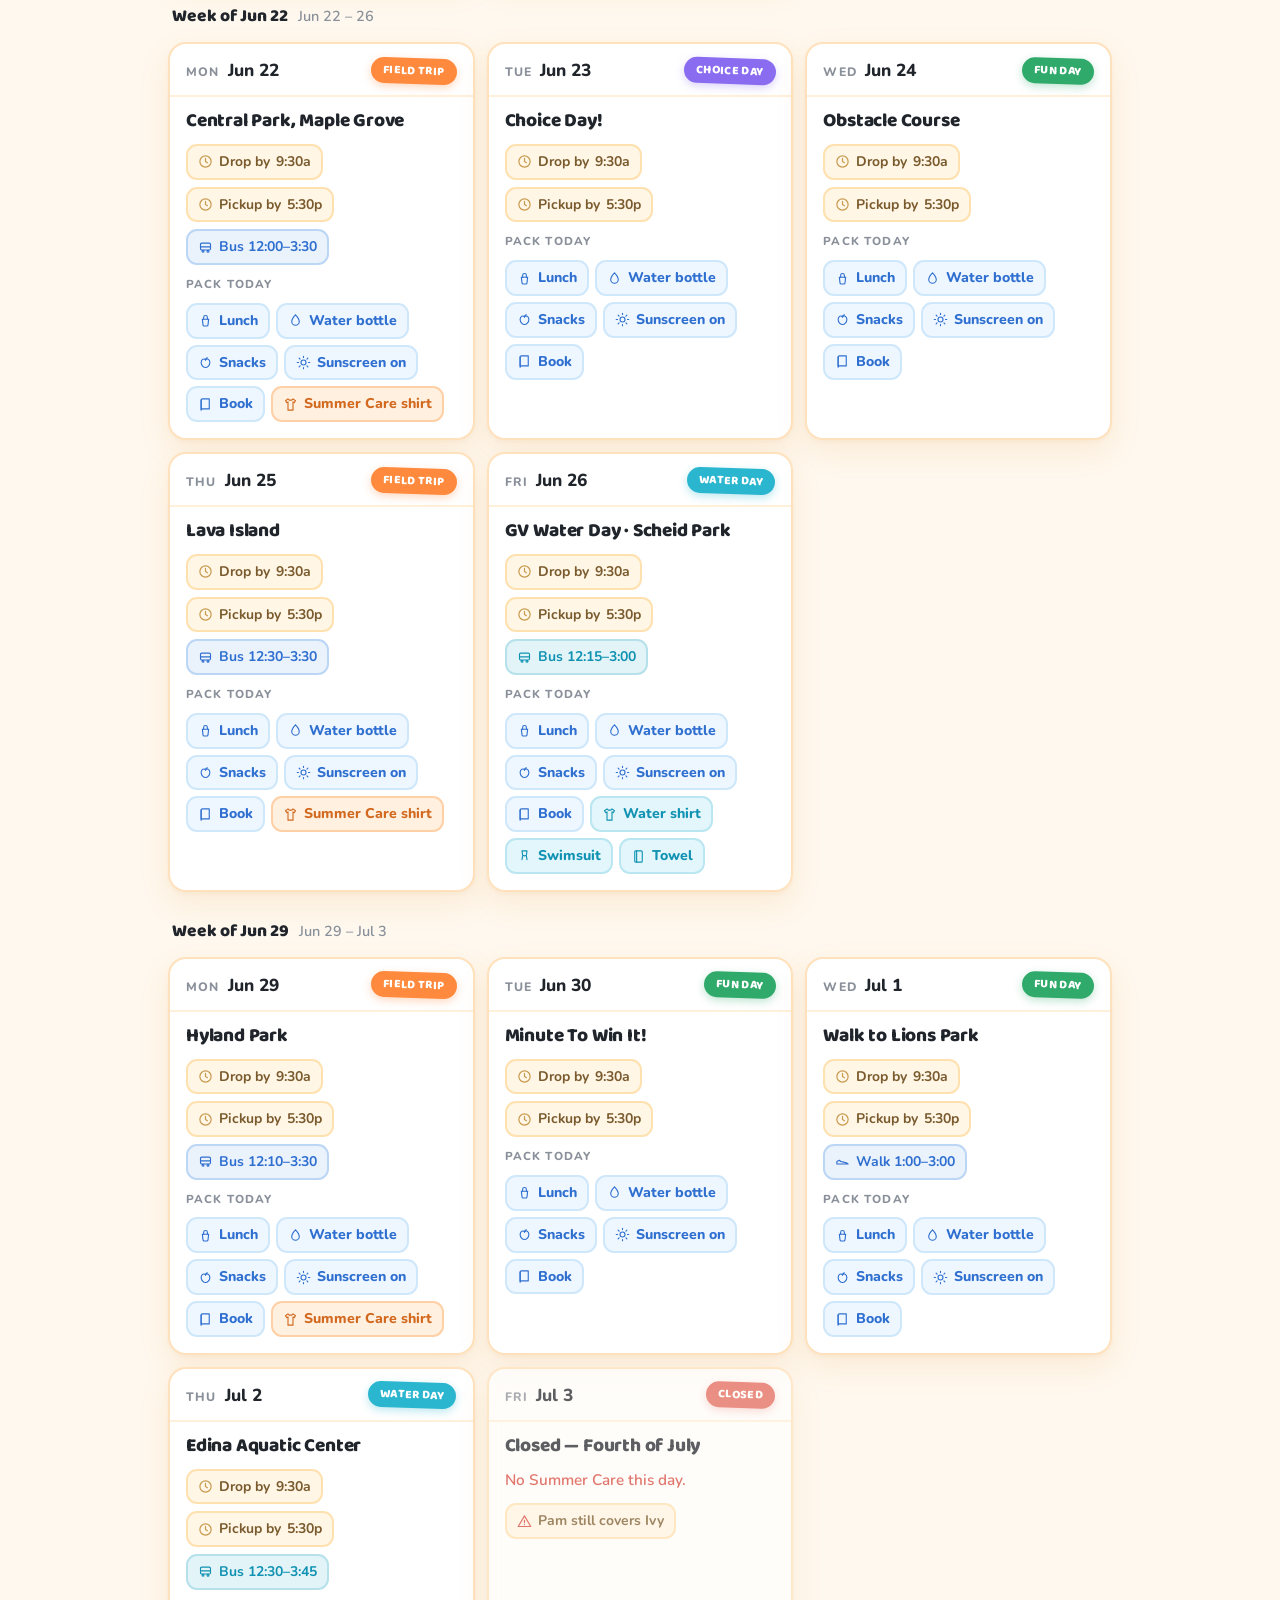
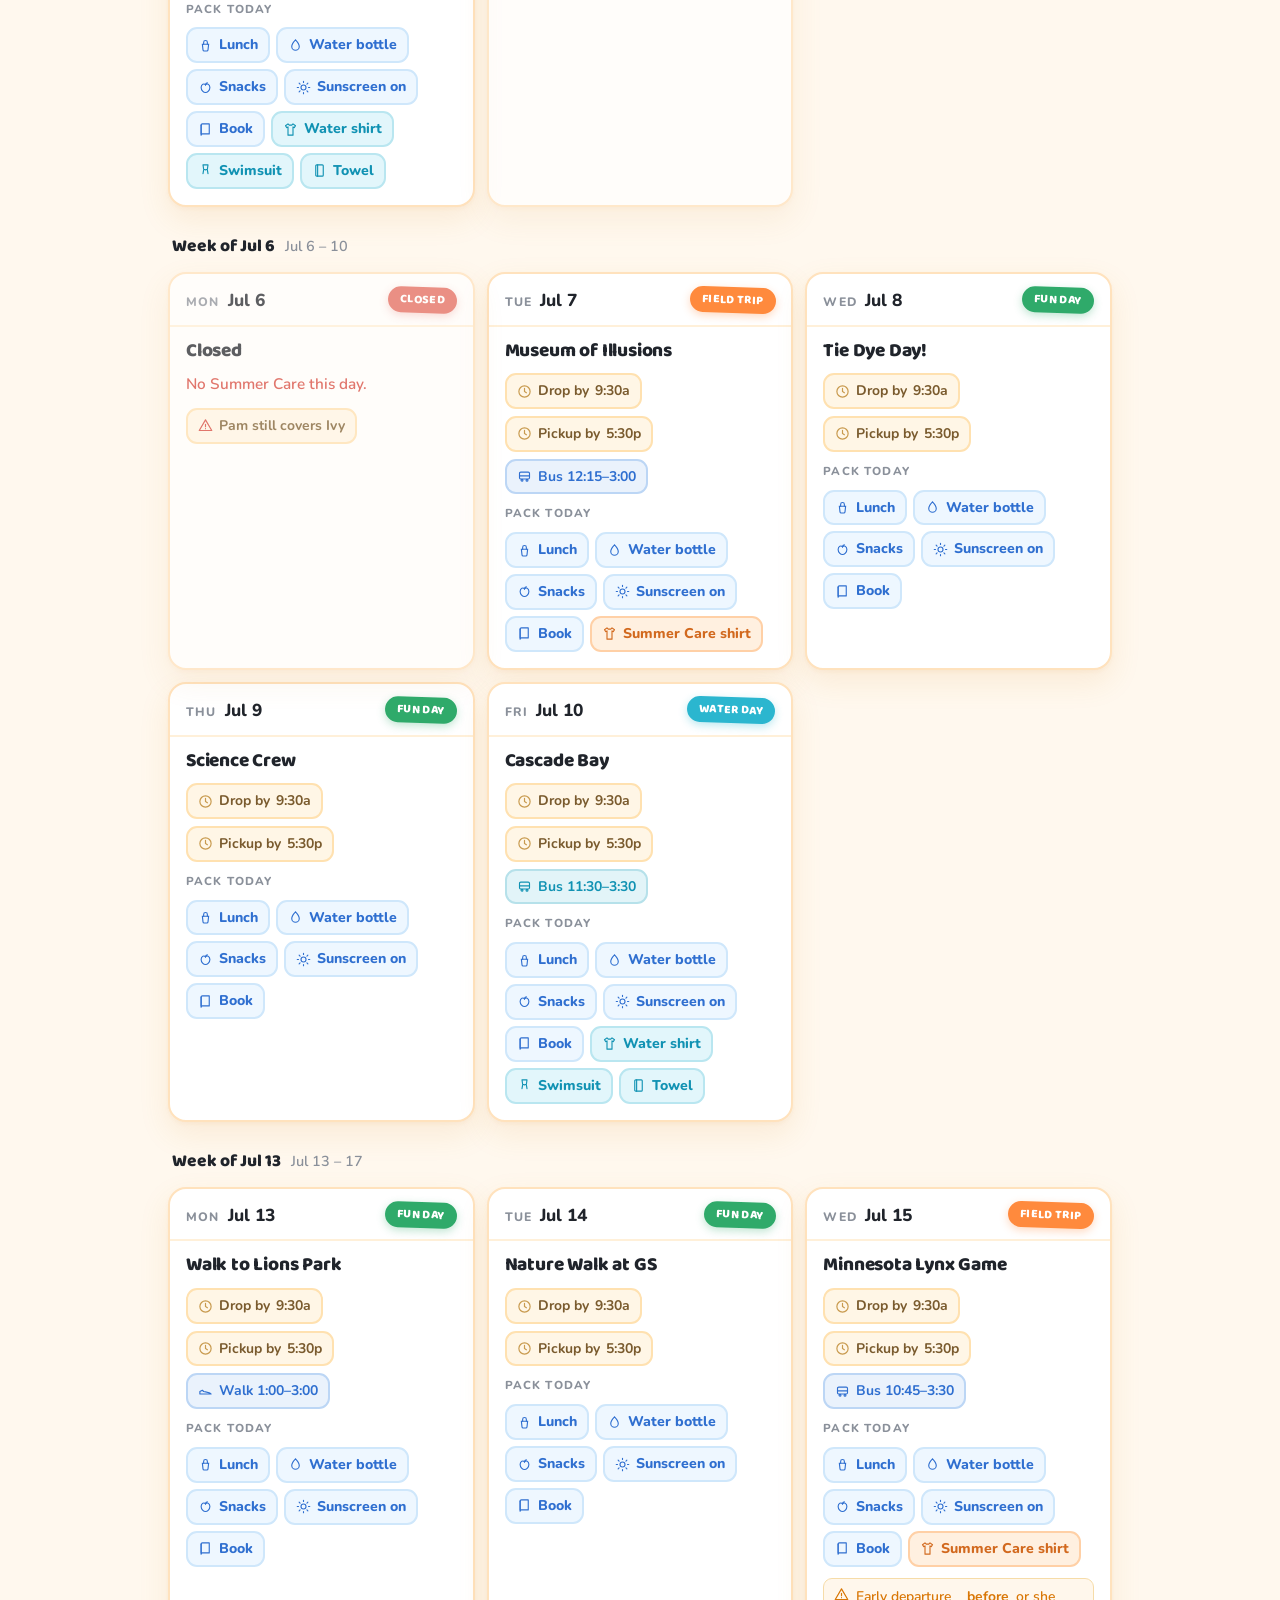
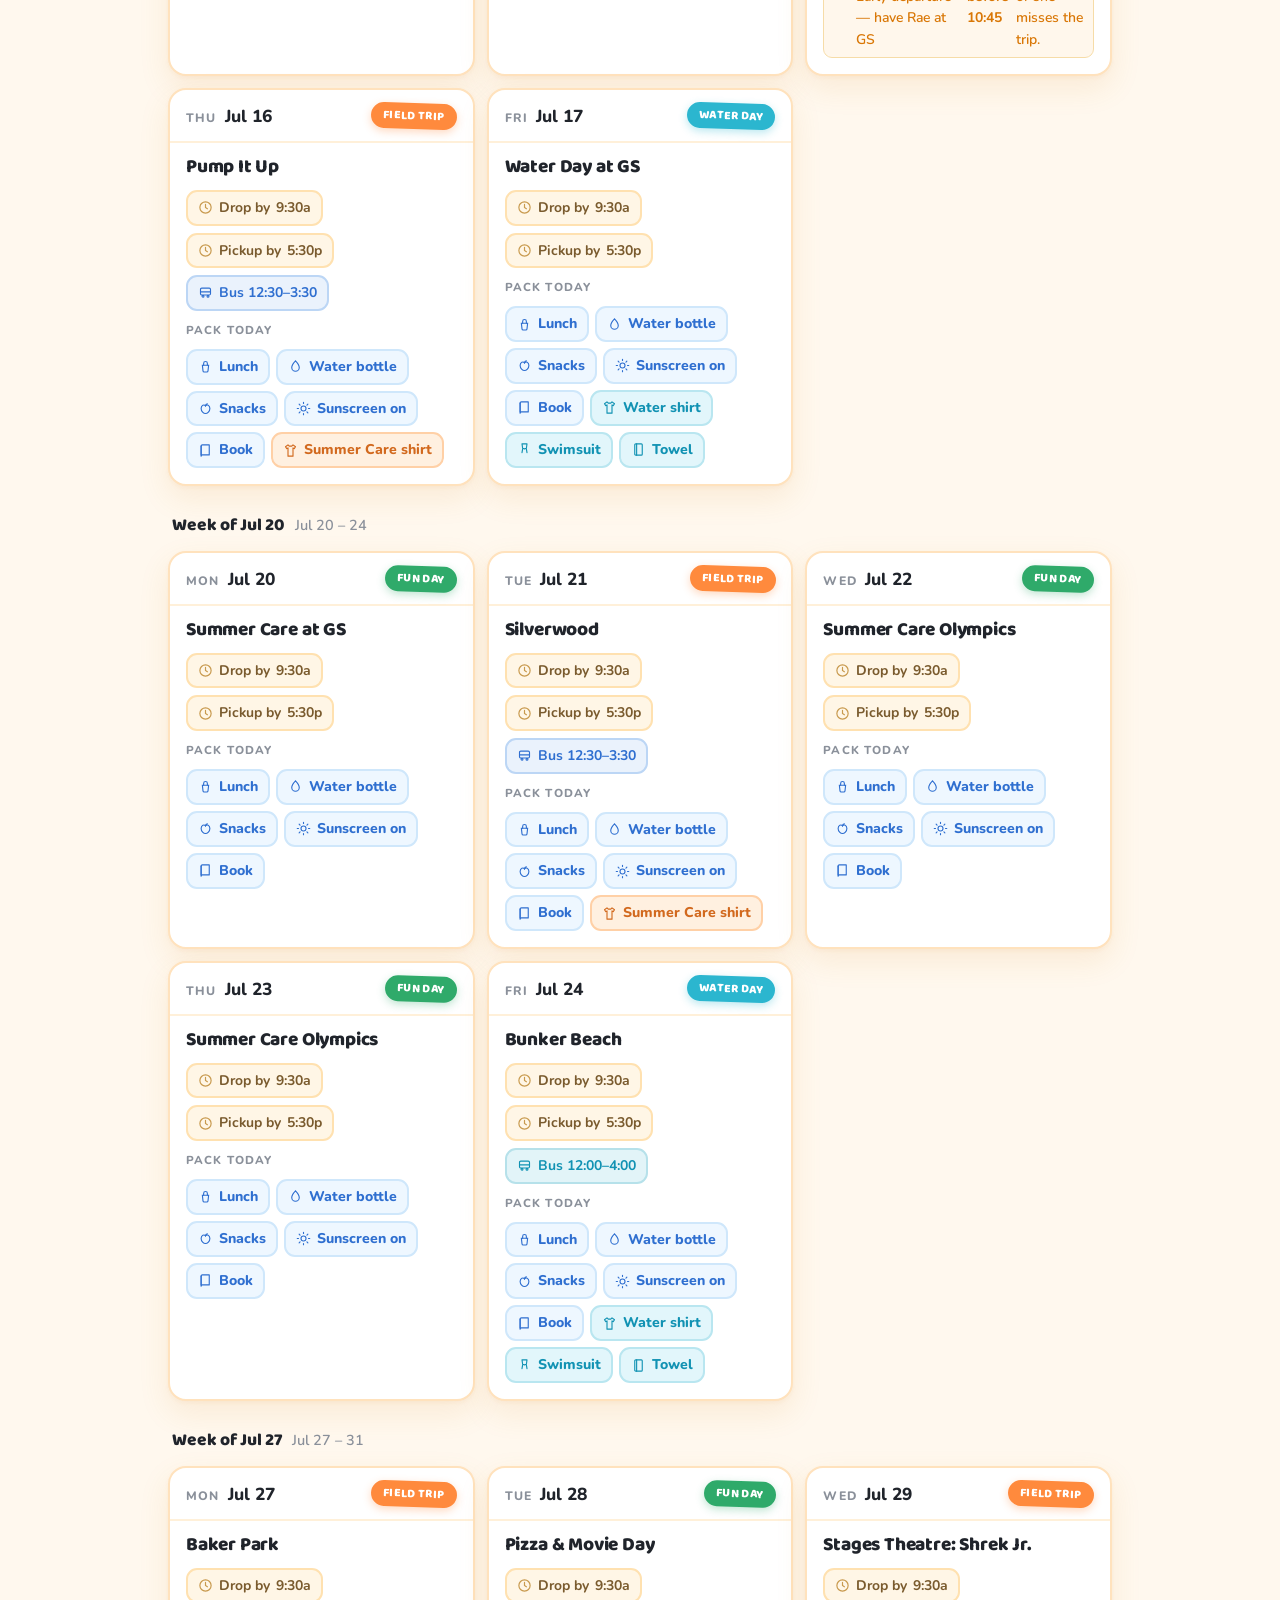
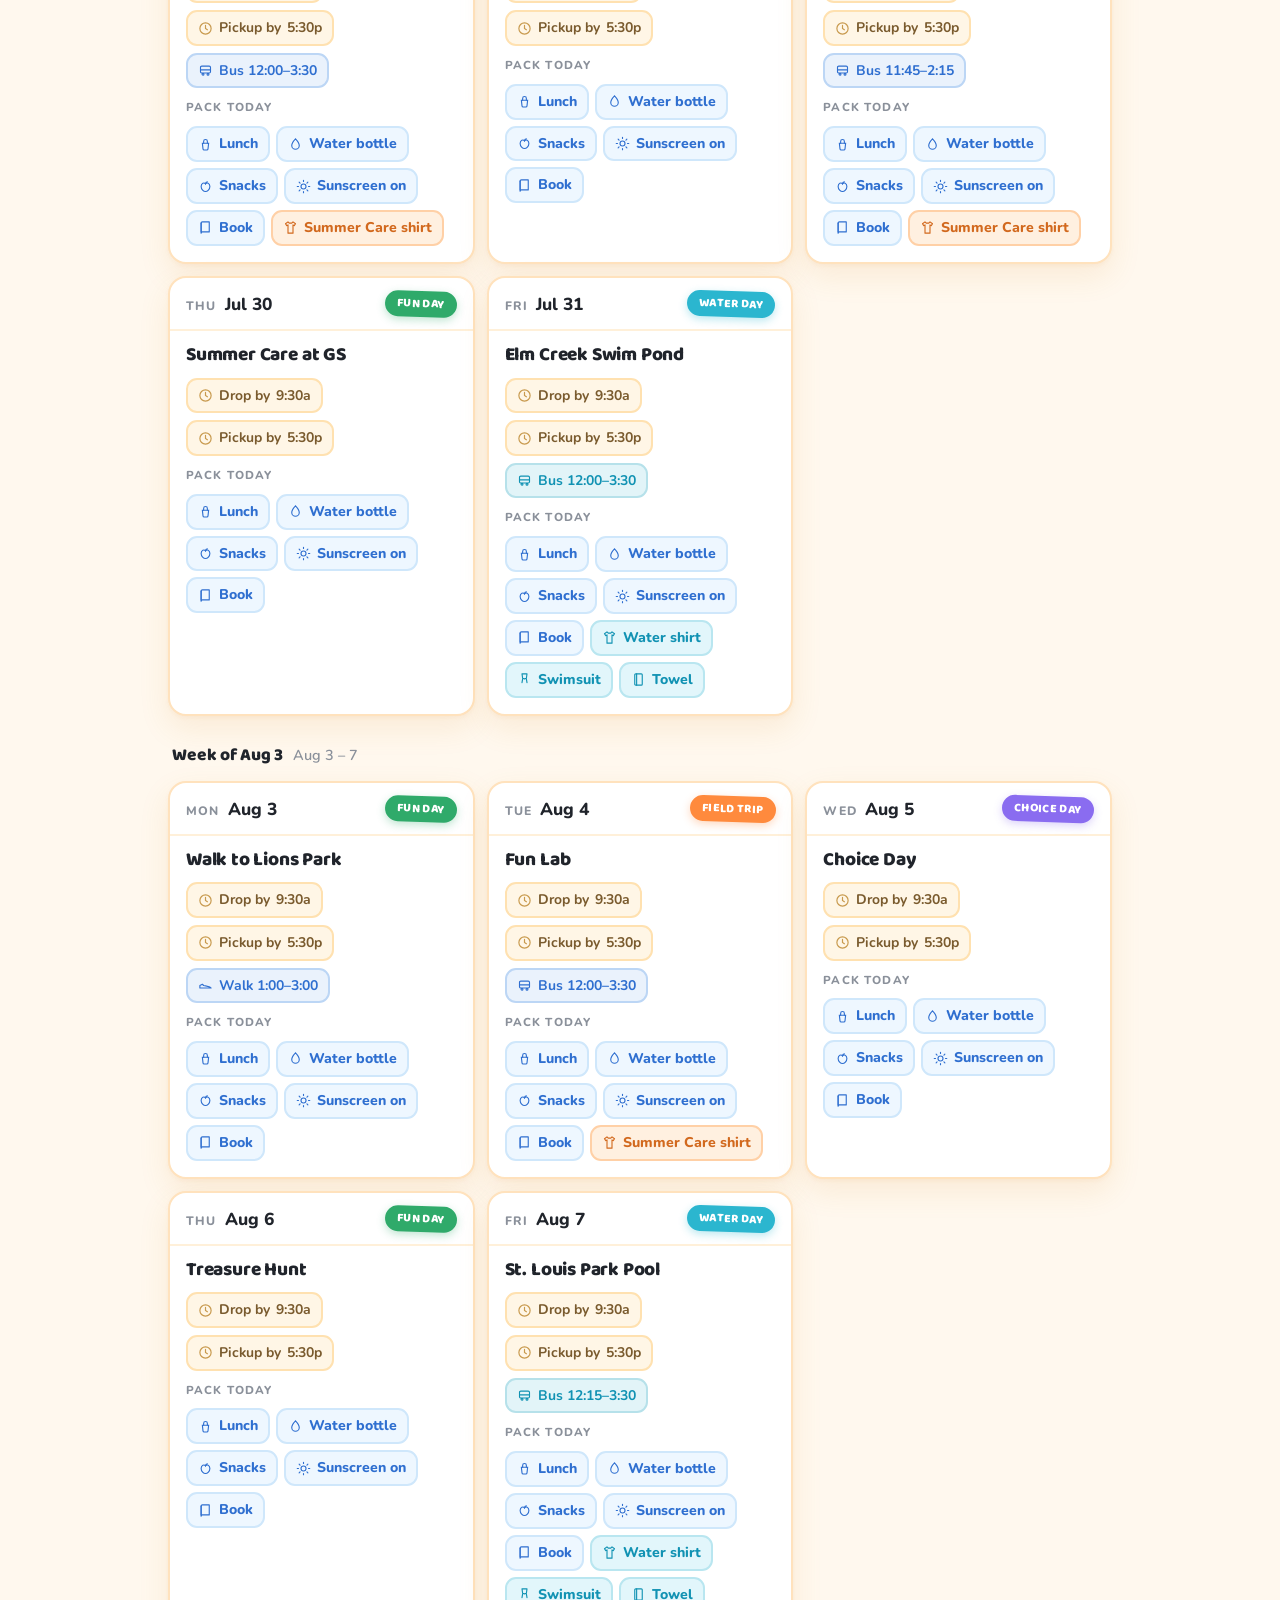
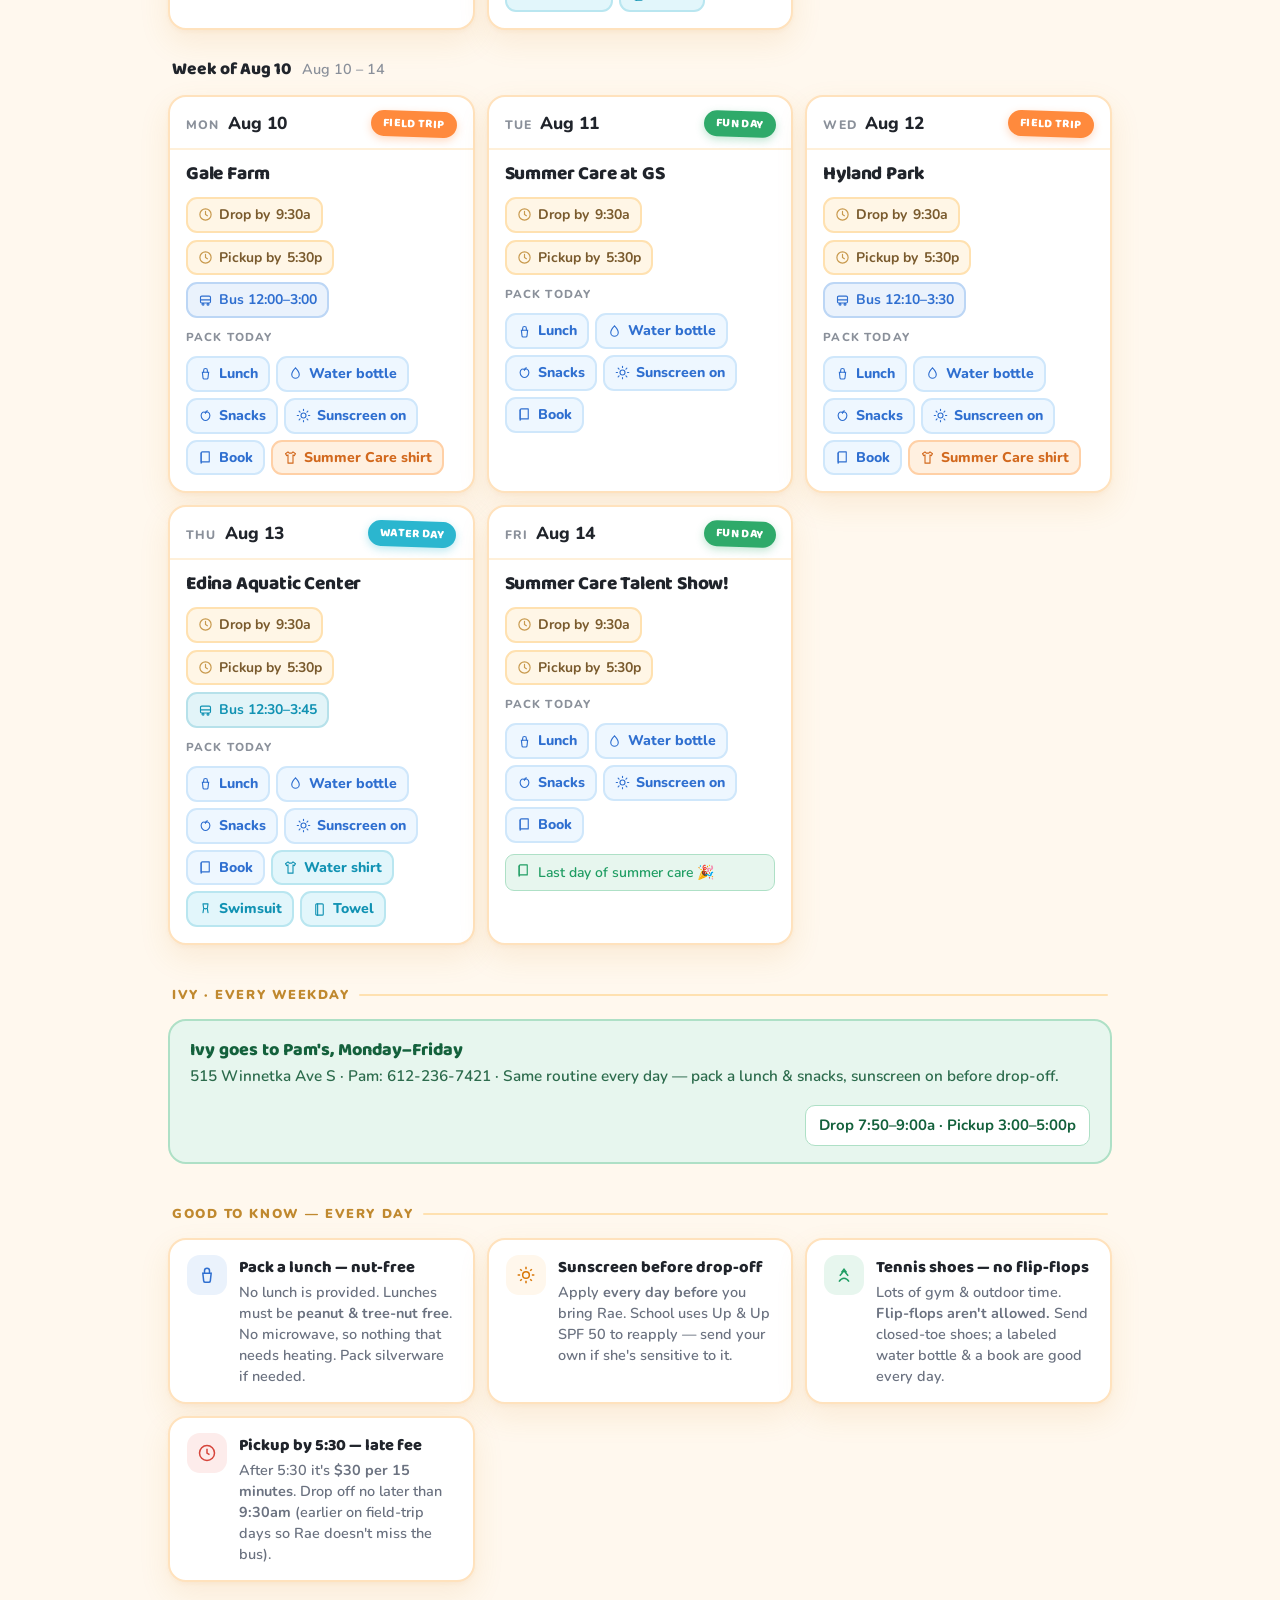
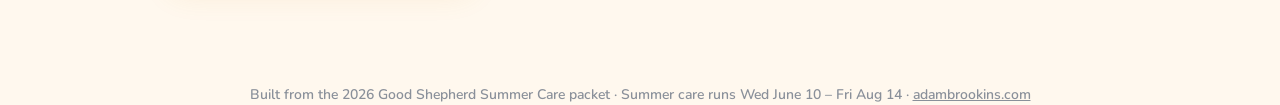
==== commit 8e17ac30: "Add golf camp details from TGA confirmation email - Golf card updated: Brookview Golf Course, TGA co" ====
--- a/kids.html
+++ b/kids.html
@@ -188,6 +188,7 @@
     .badge.choice { background: #8a6cf0; box-shadow: 0 3px 8px rgba(138,108,240,.30); }
     .badge.fun { background: #2faa6a; box-shadow: 0 3px 8px rgba(47,170,106,.30); }
     .badge.closed { background: #e3675c; box-shadow: 0 3px 8px rgba(227,103,92,.30); }
+    .badge.golf { background: #b5832b; box-shadow: 0 3px 8px rgba(181,131,43,.32); }
 
     .day-body { padding: 13px 16px 16px; display: flex; flex-direction: column; gap: 11px; flex: 1; }
     .day-act { font-size: 1.12rem; font-weight: 800; letter-spacing: -.01em; line-height: 1.2; }
@@ -295,22 +296,32 @@
     </div>
 
     <div class="ccard golf">
-      <span class="tbd">Confirm</span>
-      <div class="clabel">Rae · Golf Lessons</div>
-      <h3>Golf — details TBD</h3>
-      <p>Send me the course/location, day(s) &amp; time, and instructor contact and I'll slot golf days into the schedule (and adjust those days' drop-off / pickup automatically).</p>
-      <div class="row" style="margin-top:6px">
-        <svg viewBox="0 0 24 24" fill="none" stroke="currentColor" stroke-width="1.8"><path d="M12 3v15"/><path d="M12 5l6 2-6 2"/><circle cx="12" cy="20" r="1.6"/></svg>
-        <p>What does Rae bring? (clubs, water, hat)</p>
-      </div>
+      <div class="clabel">Rae · Golf Camp · June 8–11</div>
+      <h3>Brookview Golf Course</h3>
+      <div class="row">
+        <svg viewBox="0 0 24 24" fill="none" stroke="currentColor" stroke-width="1.8"><path d="M12 21s-7-5.2-7-11a7 7 0 0 1 14 0c0 5.8-7 11-7 11z"/><circle cx="12" cy="10" r="2.5"/></svg>
+        <p>316 Brookview Pkwy S<br>Golden Valley, MN 55426</p>
+      </div>
+      <div class="row">
+        <svg viewBox="0 0 24 24" fill="none" stroke="currentColor" stroke-width="1.8"><path d="M3 6h18v12H3z"/><path d="M3 7l9 6 9-6"/></svg>
+        <p>TGA · <a href="mailto:chc@playtga.com">chc@playtga.com</a></p>
+      </div>
+      <div class="row" style="margin-top:4px;background:var(--warn-light);border:1px solid var(--warn-border);border-radius:10px;padding:8px 10px;">
+        <svg viewBox="0 0 24 24" fill="none" stroke="currentColor" stroke-width="1.8" style="color:var(--warn)"><path d="M12 3 2 20h20z"/><path d="M12 10v4M12 17h0"/></svg>
+        <p style="color:#7a4f1a"><b>Drop-off &amp; pickup are at different spots</b><br>
+        Drop: 8:45–9:00a · <b>Lesson Tee</b> (not main entrance)<br>
+        Pickup: 2:45–3:00p · <b>Par 3 course</b></p>
+      </div>
+      <span class="hours" style="color:var(--golf)">Camp 9:00a – 3:00p · Clubs provided if needed</span>
     </div>
 
   </div>
 
   <!-- SCHEDULE -->
-  <div class="sec-title">Rae · Day-by-Day Summer Care</div>
+  <div class="sec-title">Rae · Day-by-Day Schedule</div>
 
   <div class="legend">
+    <span><i style="background:var(--golf)"></i> Golf camp</span>
     <span><i style="background:var(--rae)"></i> Field trip — wear Summer Care shirt</span>
     <span><i style="background:var(--water)"></i> Water day — water shirt + suit + towel</span>
     <span><i style="background:var(--ivy)"></i> Fun day at GS</span>
@@ -377,8 +388,10 @@
    type: trip | water | fun | choice | closed
    For grade-specific days, `grades` holds {"1-2":{...}, "3-6":{...}} overrides. */
 const DAYS = [
-  { d:'2026-06-10', act:'Welcome to Summer Care!', type:'fun', note:'First day — regular day at GS.' },
-  { d:'2026-06-11', act:'Fun Lab', type:'trip', dep:'12:00', back:'3:30' },
+  { d:'2026-06-08', act:'Golf Camp', type:'golf', dep:'8:45', back:'2:45' },
+  { d:'2026-06-09', act:'Golf Camp', type:'golf', dep:'8:45', back:'2:45' },
+  { d:'2026-06-10', act:'Golf Camp', type:'golf', dep:'8:45', back:'2:45', note:'GS Summer Care opens today — Rae is at golf camp instead.' },
+  { d:'2026-06-11', act:'Golf Camp', type:'golf', dep:'8:45', back:'2:45' },
   { d:'2026-06-12', act:'St. Louis Park Pool', type:'water', dep:'12:15', back:'3:30' },
 
   { d:'2026-06-15', act:'Elm Creek', type:'trip', dep:'12:00', back:'3:30' },
@@ -452,10 +465,17 @@
   return r;
 }
 
-const BADGE = { trip:['trip','Field Trip'], water:['water','Water Day'], fun:['fun','Fun Day'], choice:['choice','Choice Day'], closed:['closed','Closed'] };
+const BADGE = { golf:['golf','Golf Camp'], trip:['trip','Field Trip'], water:['water','Water Day'], fun:['fun','Fun Day'], choice:['choice','Choice Day'], closed:['closed','Closed'] };
 
 function packFor(day){
   if(day.type==='closed') return [];
+  if(day.type==='golf') return [
+    ['base', I.lunch, 'Lunch & snacks'],
+    ['base', I.water, 'Water bottle (extra)'],
+    ['base', I.sun, 'Sunscreen + hat'],
+    ['base', I.shoe, 'Sports shoes'],
+    ['shirt', I.snack, 'Golf balls & tees'],
+  ];
   const base = [
     ['base', I.lunch, 'Lunch'],
     ['base', I.water, 'Water bottle'],
@@ -474,6 +494,10 @@
 
 function timesHTML(day){
   if(day.type==='closed') return '';
+  if(day.type==='golf') return `<div class="day-times">
+    <span class="pill2" style="background:var(--golf-light);border-color:var(--golf-border);color:var(--golf)">${I.clock} Drop <b>8:45–9:00a</b> · Lesson Tee</span>
+    <span class="pill2" style="background:var(--golf-light);border-color:var(--golf-border);color:var(--golf)">${I.clock} Pickup <b>2:45–3:00p</b> · Par 3 course</span>
+  </div>`;
   let h = `<div class="day-times">`;
   h += `<span class="pill2">${I.clock} Drop by <b>9:30a</b></span>`;
   h += `<span class="pill2">${I.clock} Pickup by <b>5:30p</b></span>`;
@@ -559,9 +583,10 @@
   if(entry){
     const day = resolve(entry); const dt = parse(entry.d);
     const pack = packFor(day).map(p=>`<span class="pk ${p[0]}">${p[1]} ${p[2]}</span>`).join('');
-    raeHTML = `<div class="kidtag"><span class="dot rae"></span>Rae · Good Shepherd</div>
+    const isGolf = day.type==='golf';
+    raeHTML = `<div class="kidtag"><span class="dot rae"></span>Rae · ${isGolf?'Golf Camp':'Good Shepherd'}</div>
       <div class="today-act">${day.act}</div>
-      <div class="today-where">${prefix==='Today'?'':fmtLong(dt)+' · '}Door 12 · drop by 9:30a · pickup by 5:30p</div>
+      <div class="today-where">${prefix==='Today'?'':fmtLong(dt)+' · '}${isGolf?'Brookview Golf Course · drop 8:45–9:00a Lesson Tee · pickup 2:45–3:00p Par 3':'Door 12 · drop by 9:30a · pickup by 5:30p'}</div>
       ${timesHTML(day)}
       <div class="pack-h" style="margin-top:12px">Pack</div>
       <div class="pack" style="margin-top:6px">${pack}</div>`;
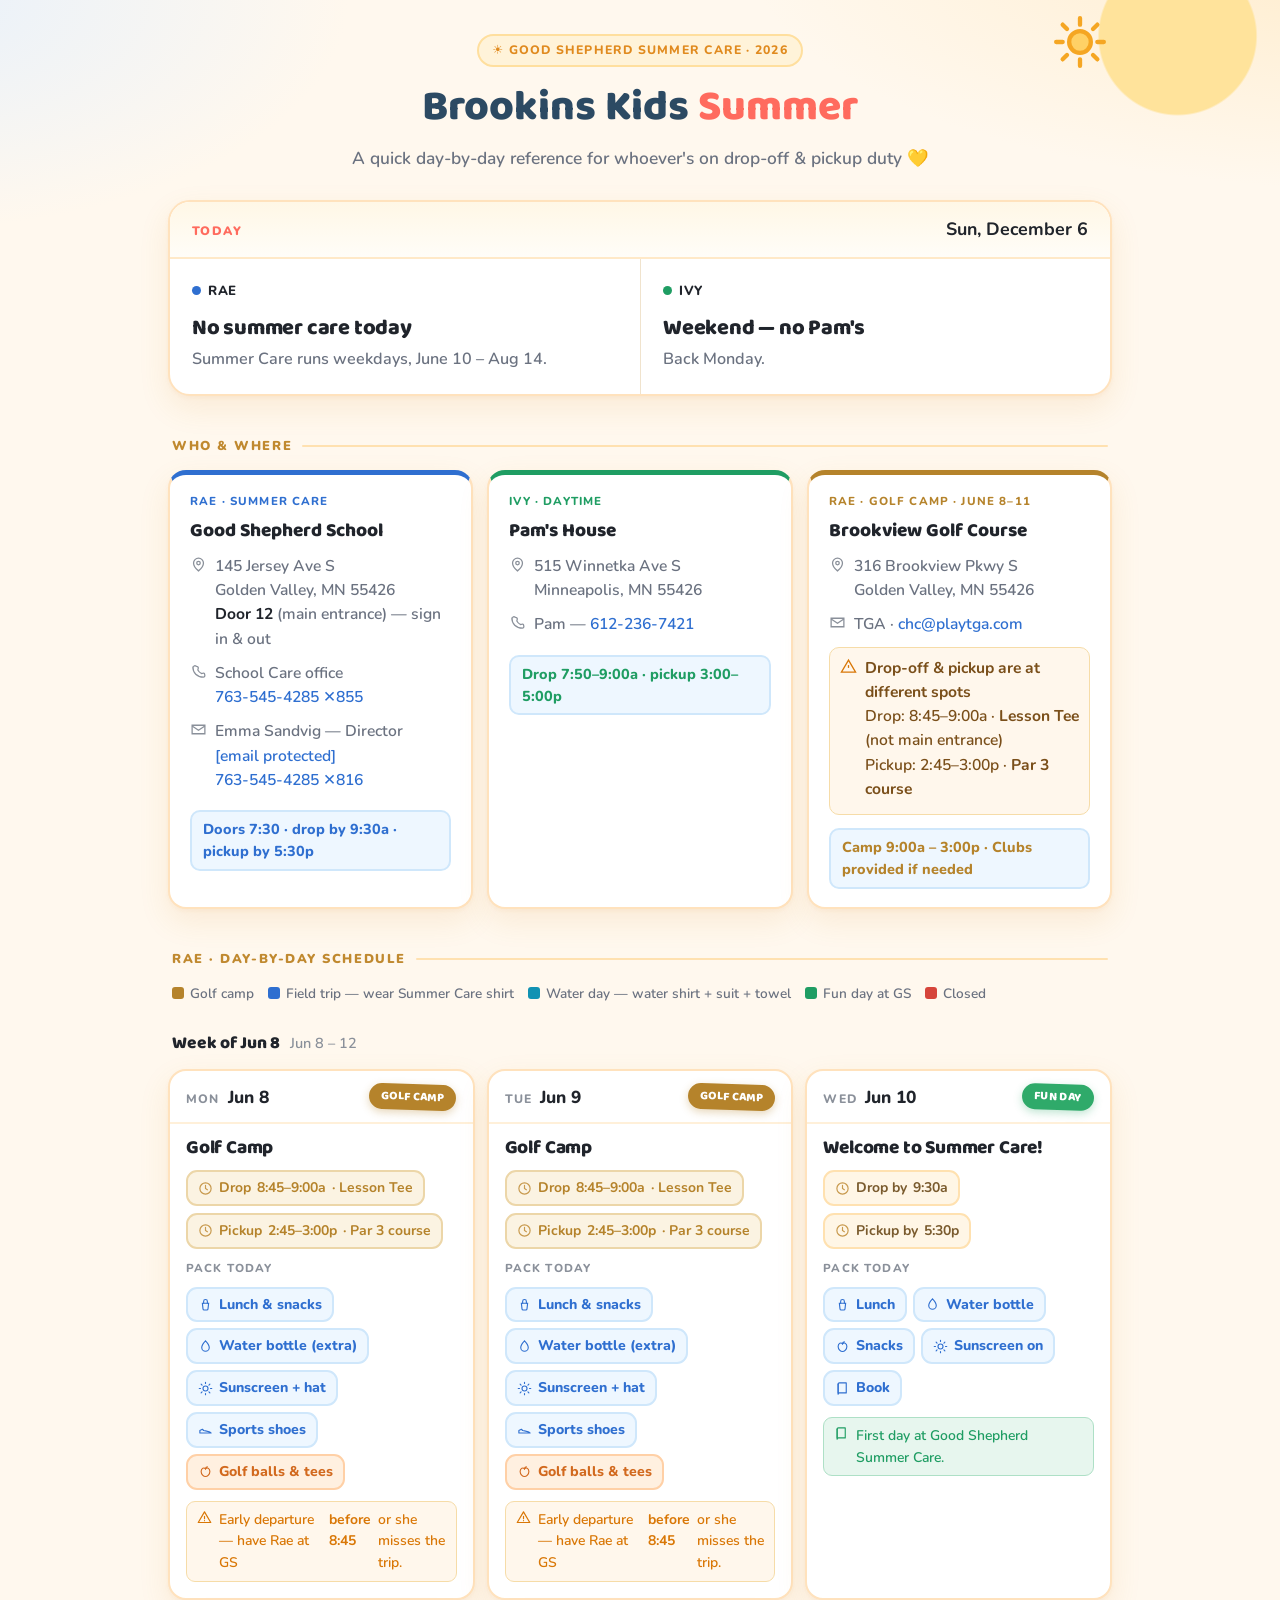
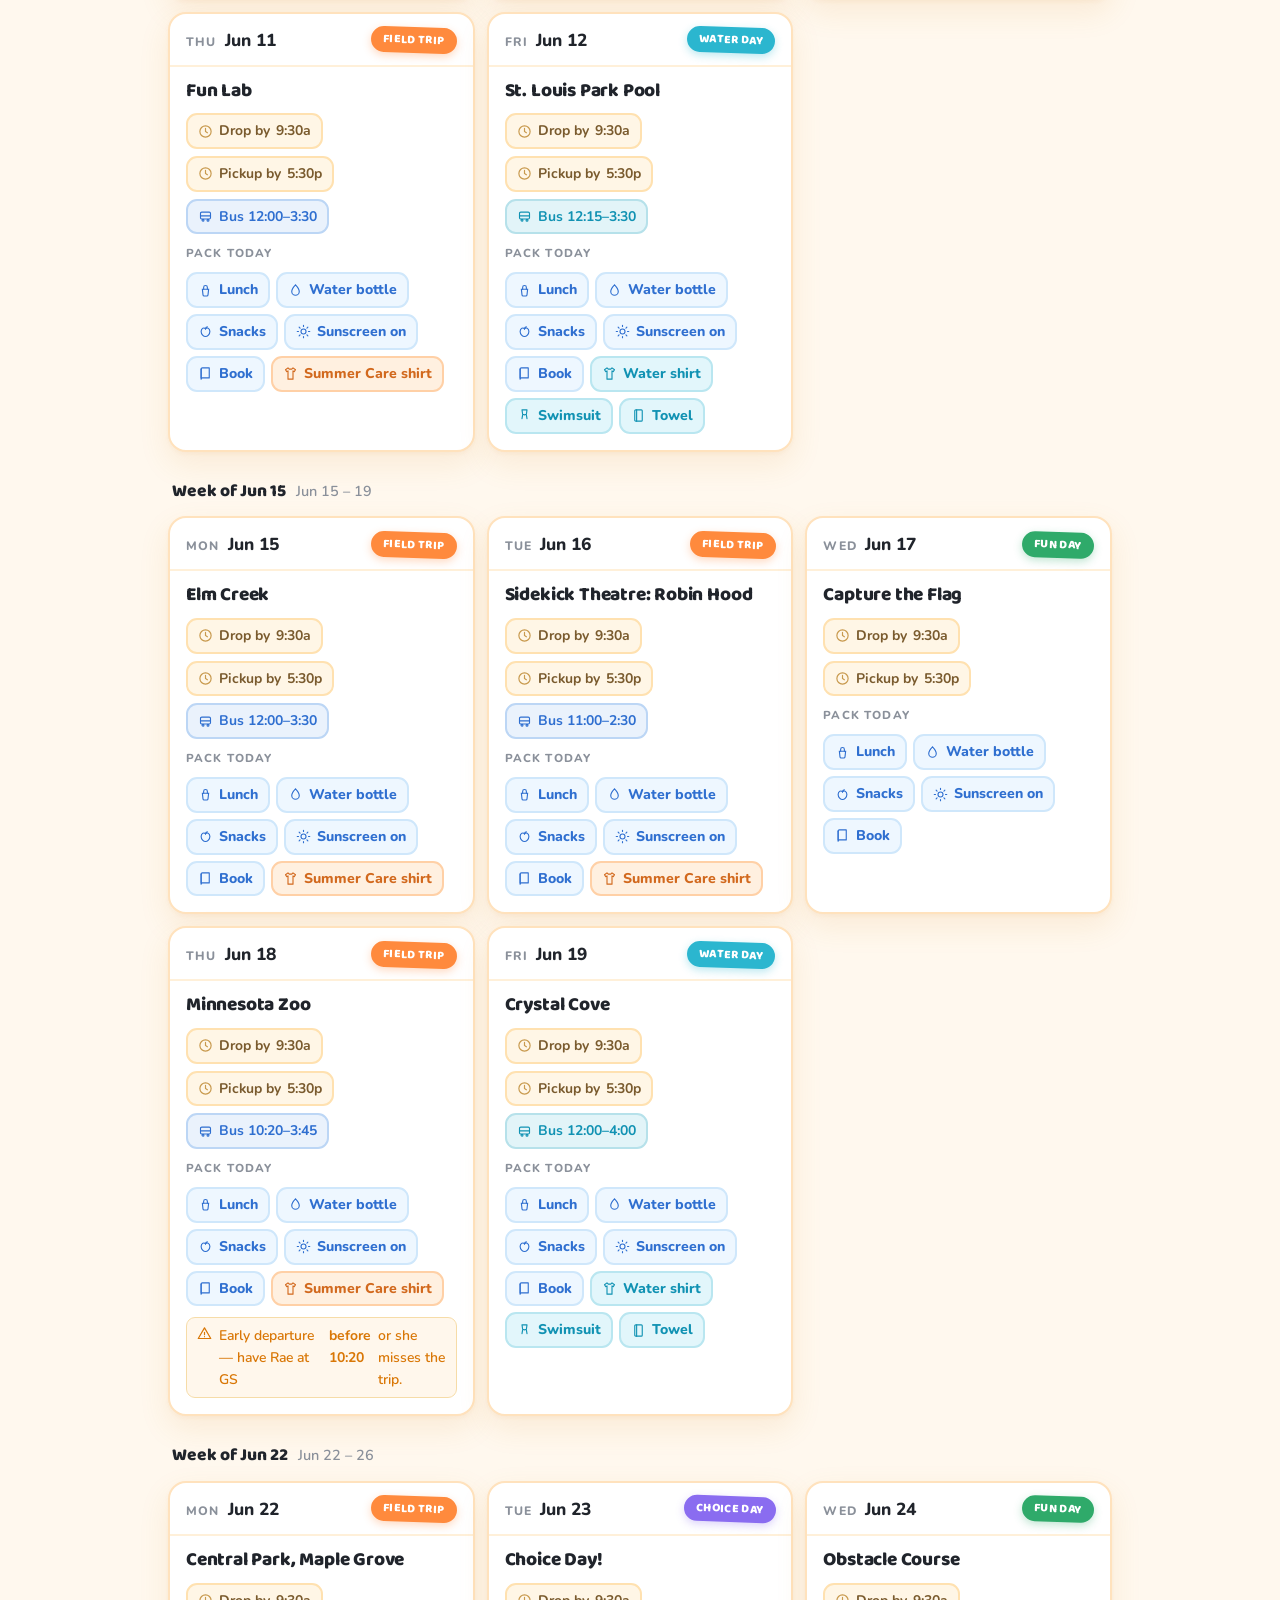
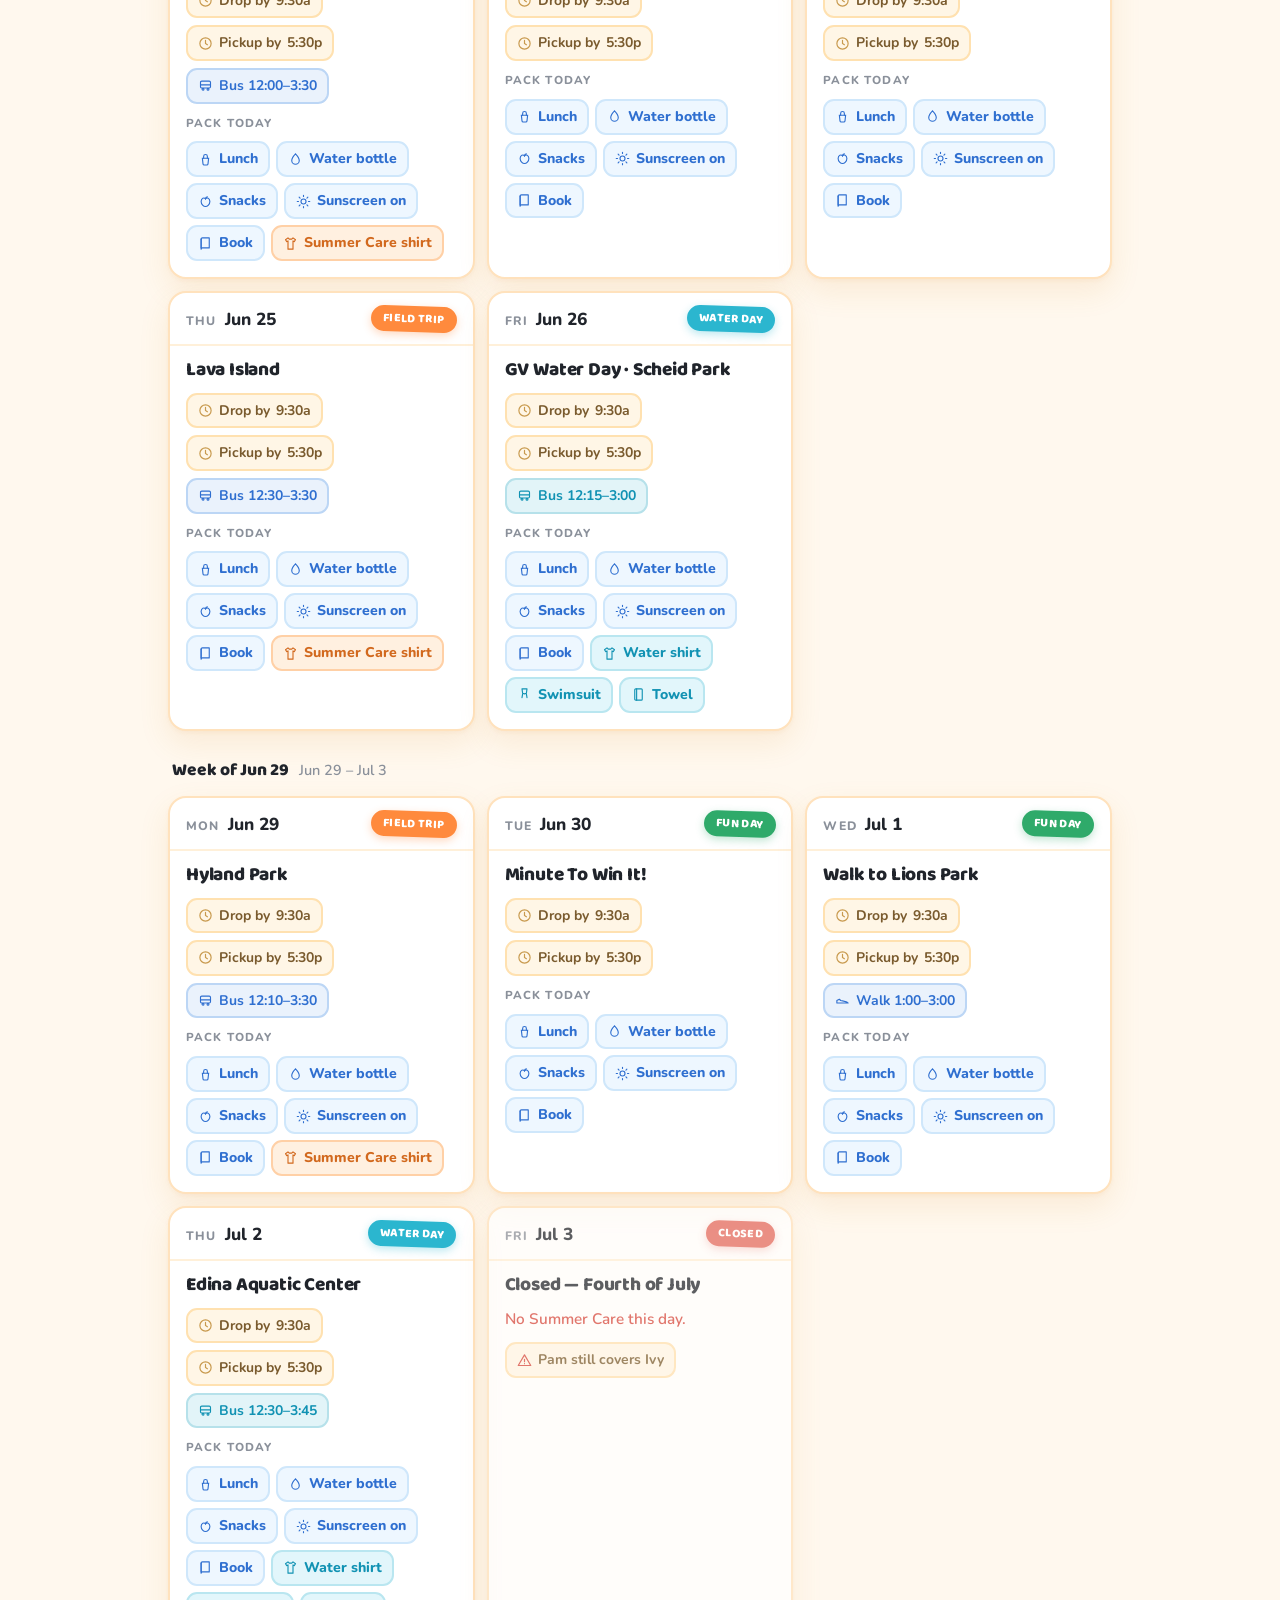
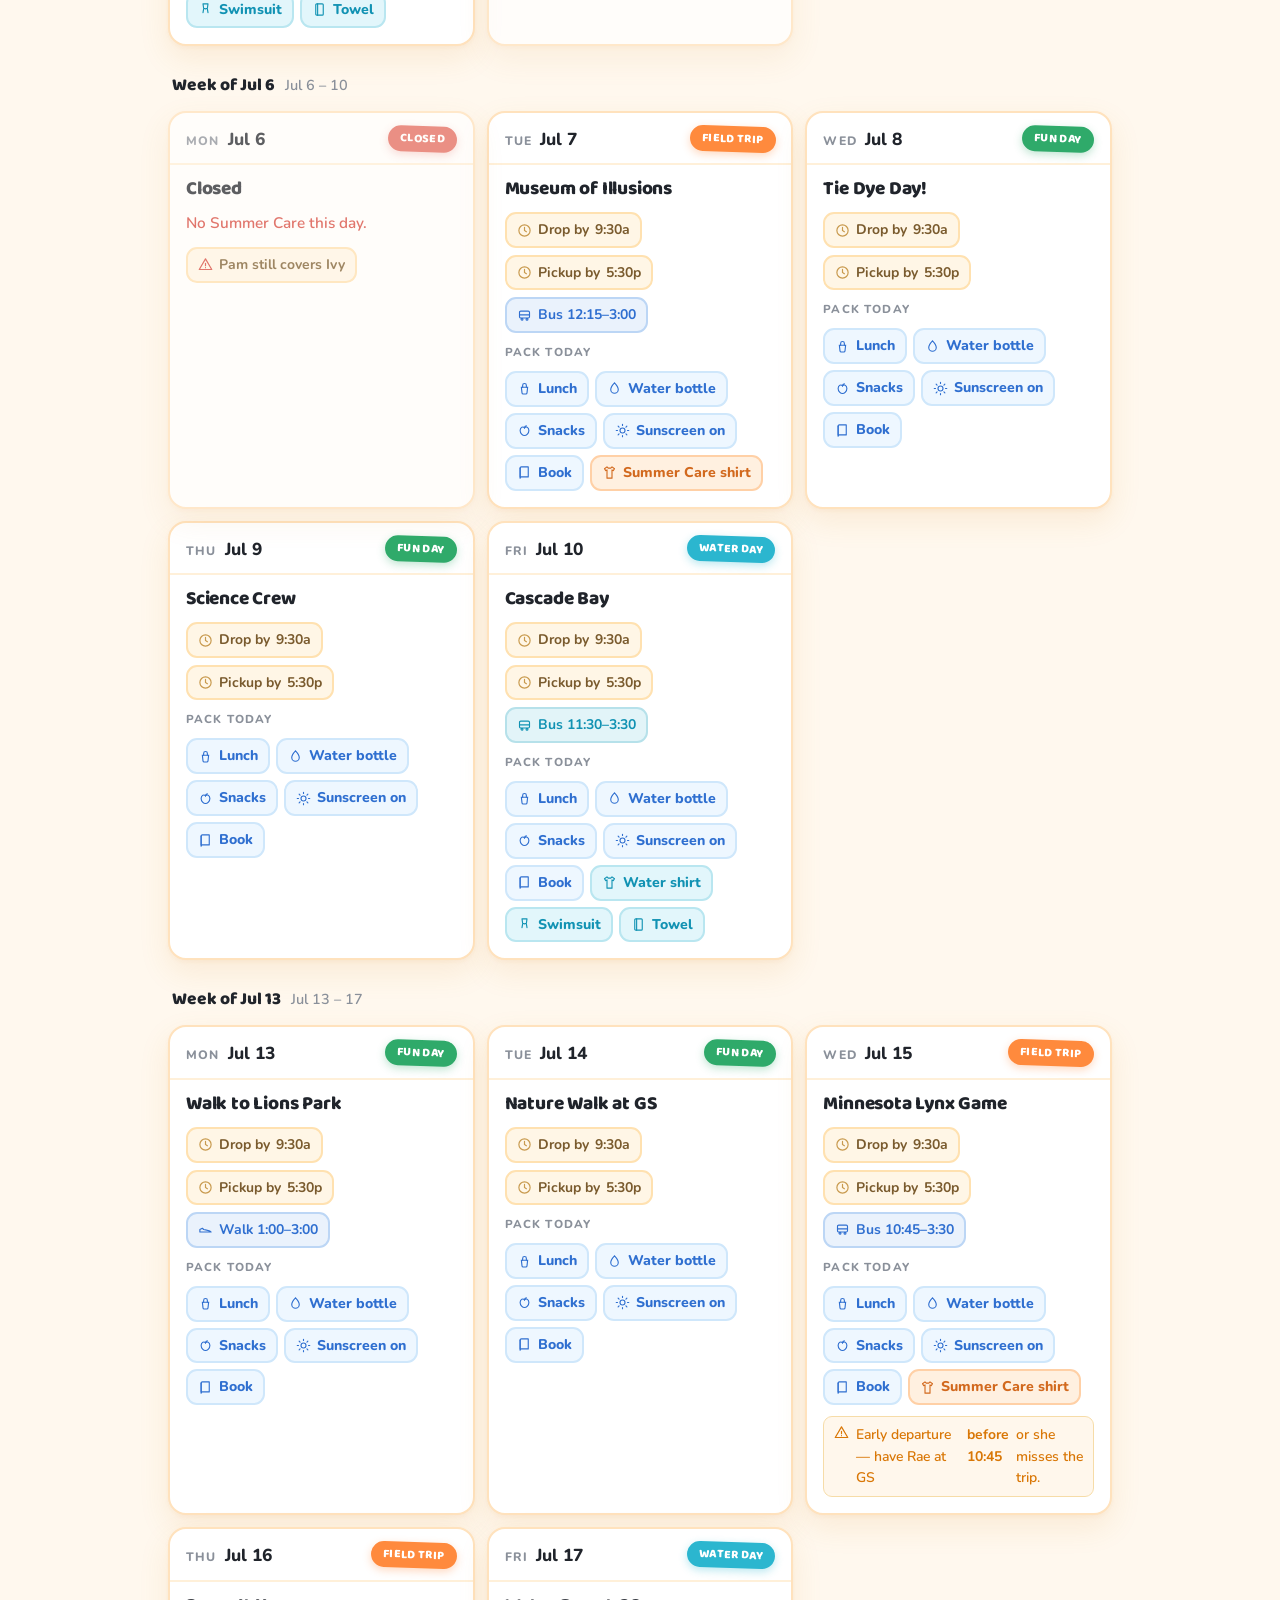
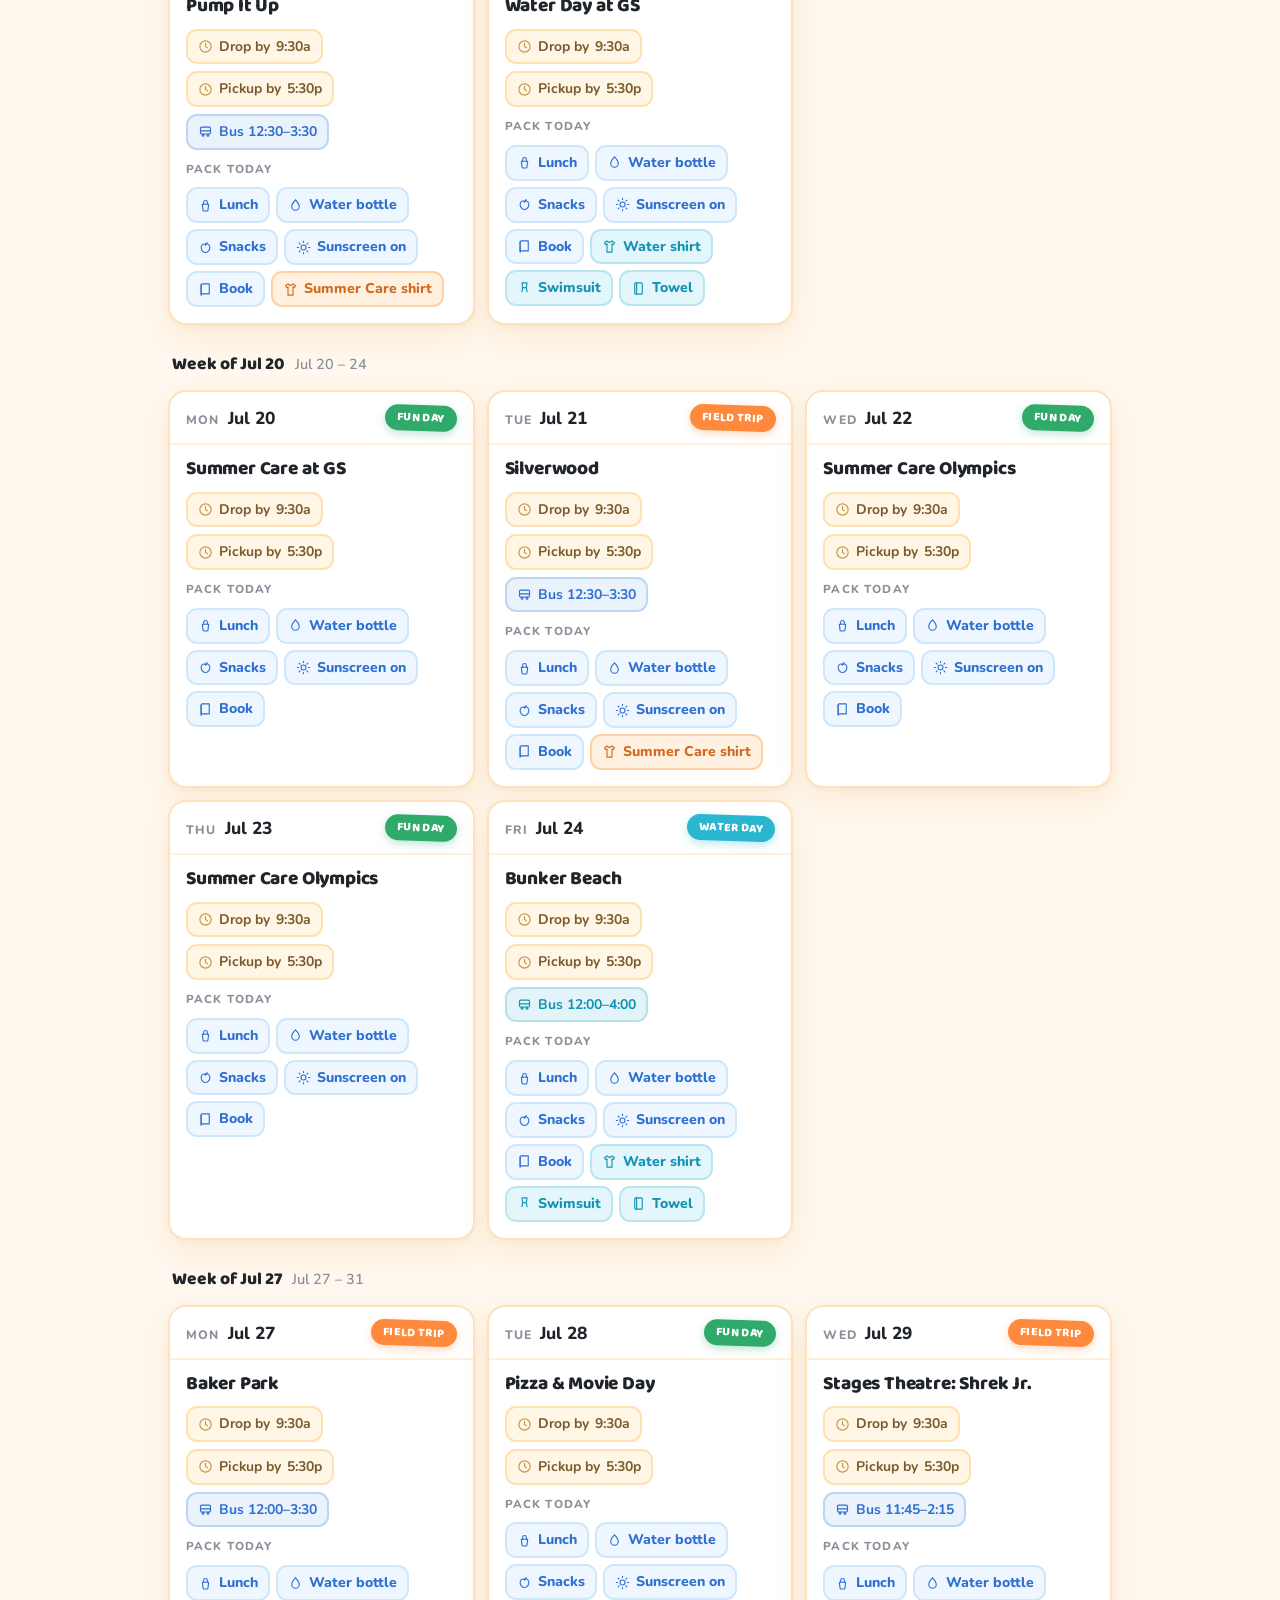
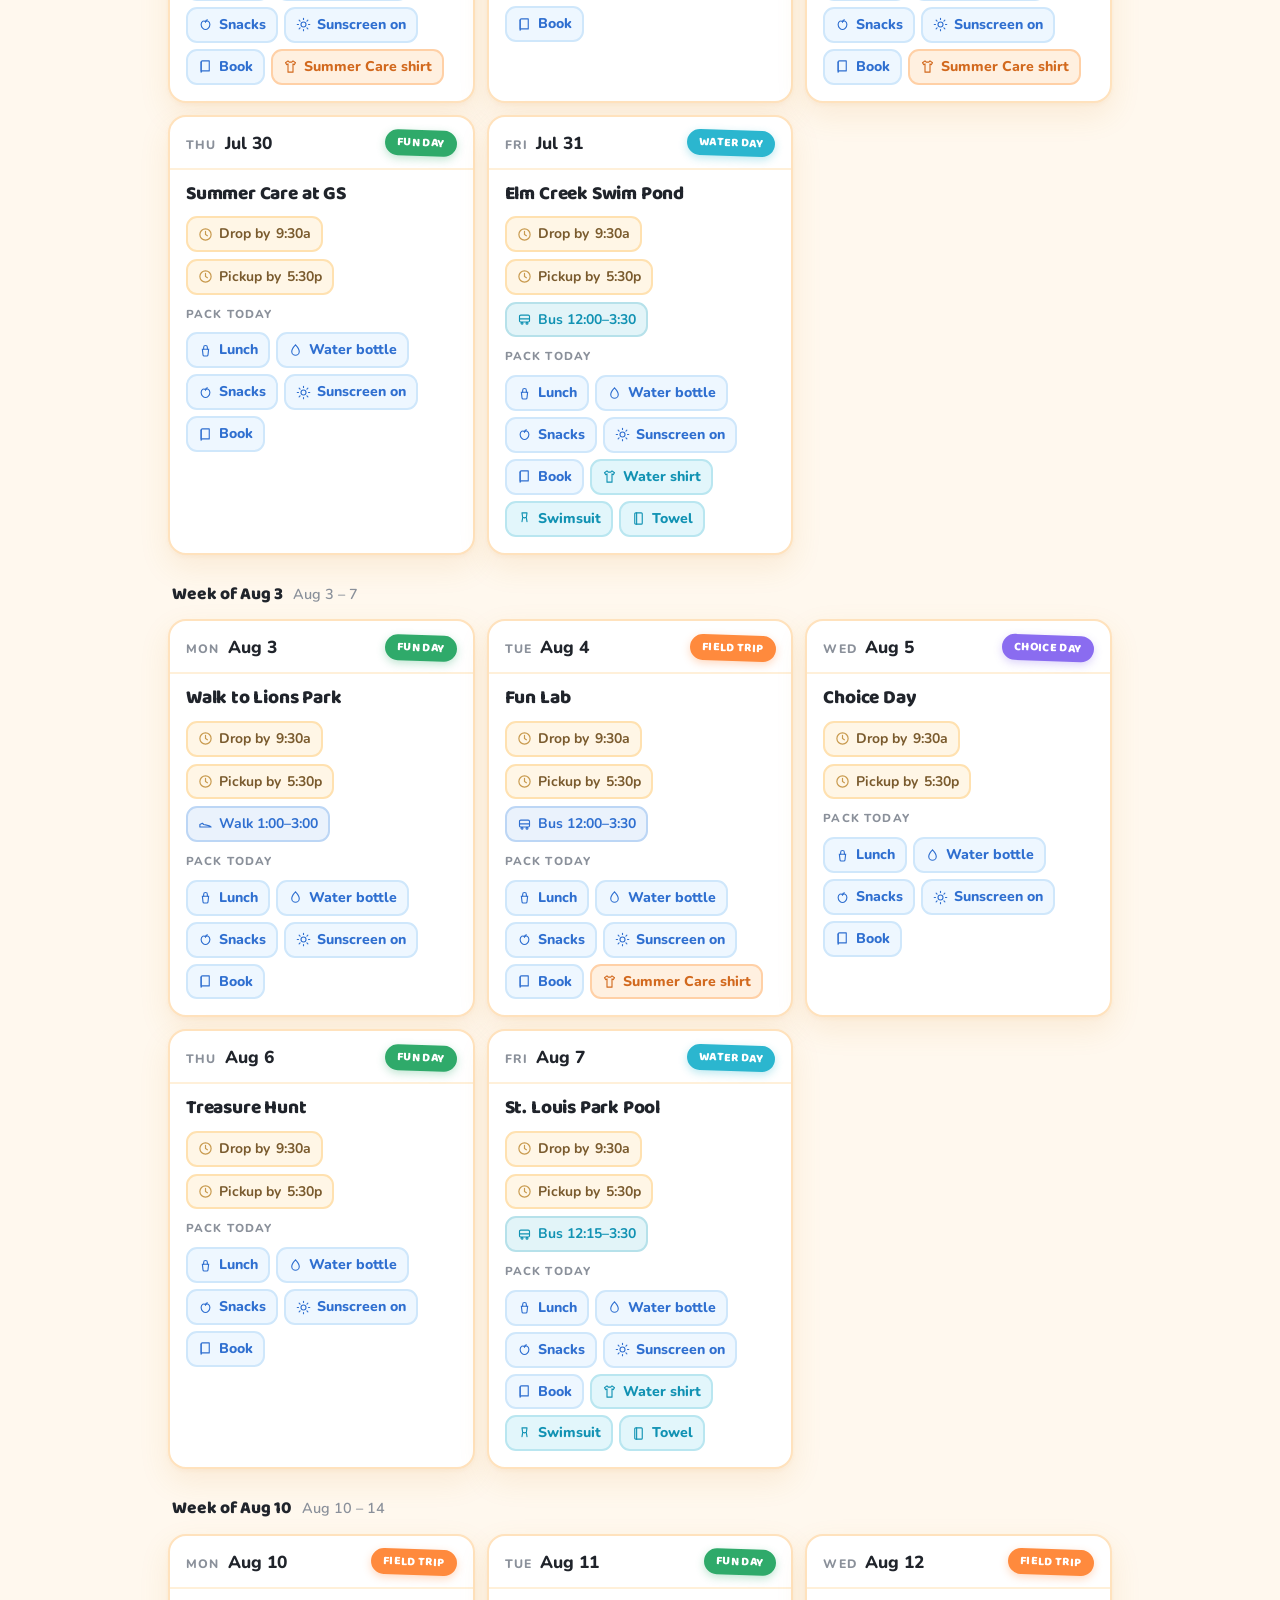
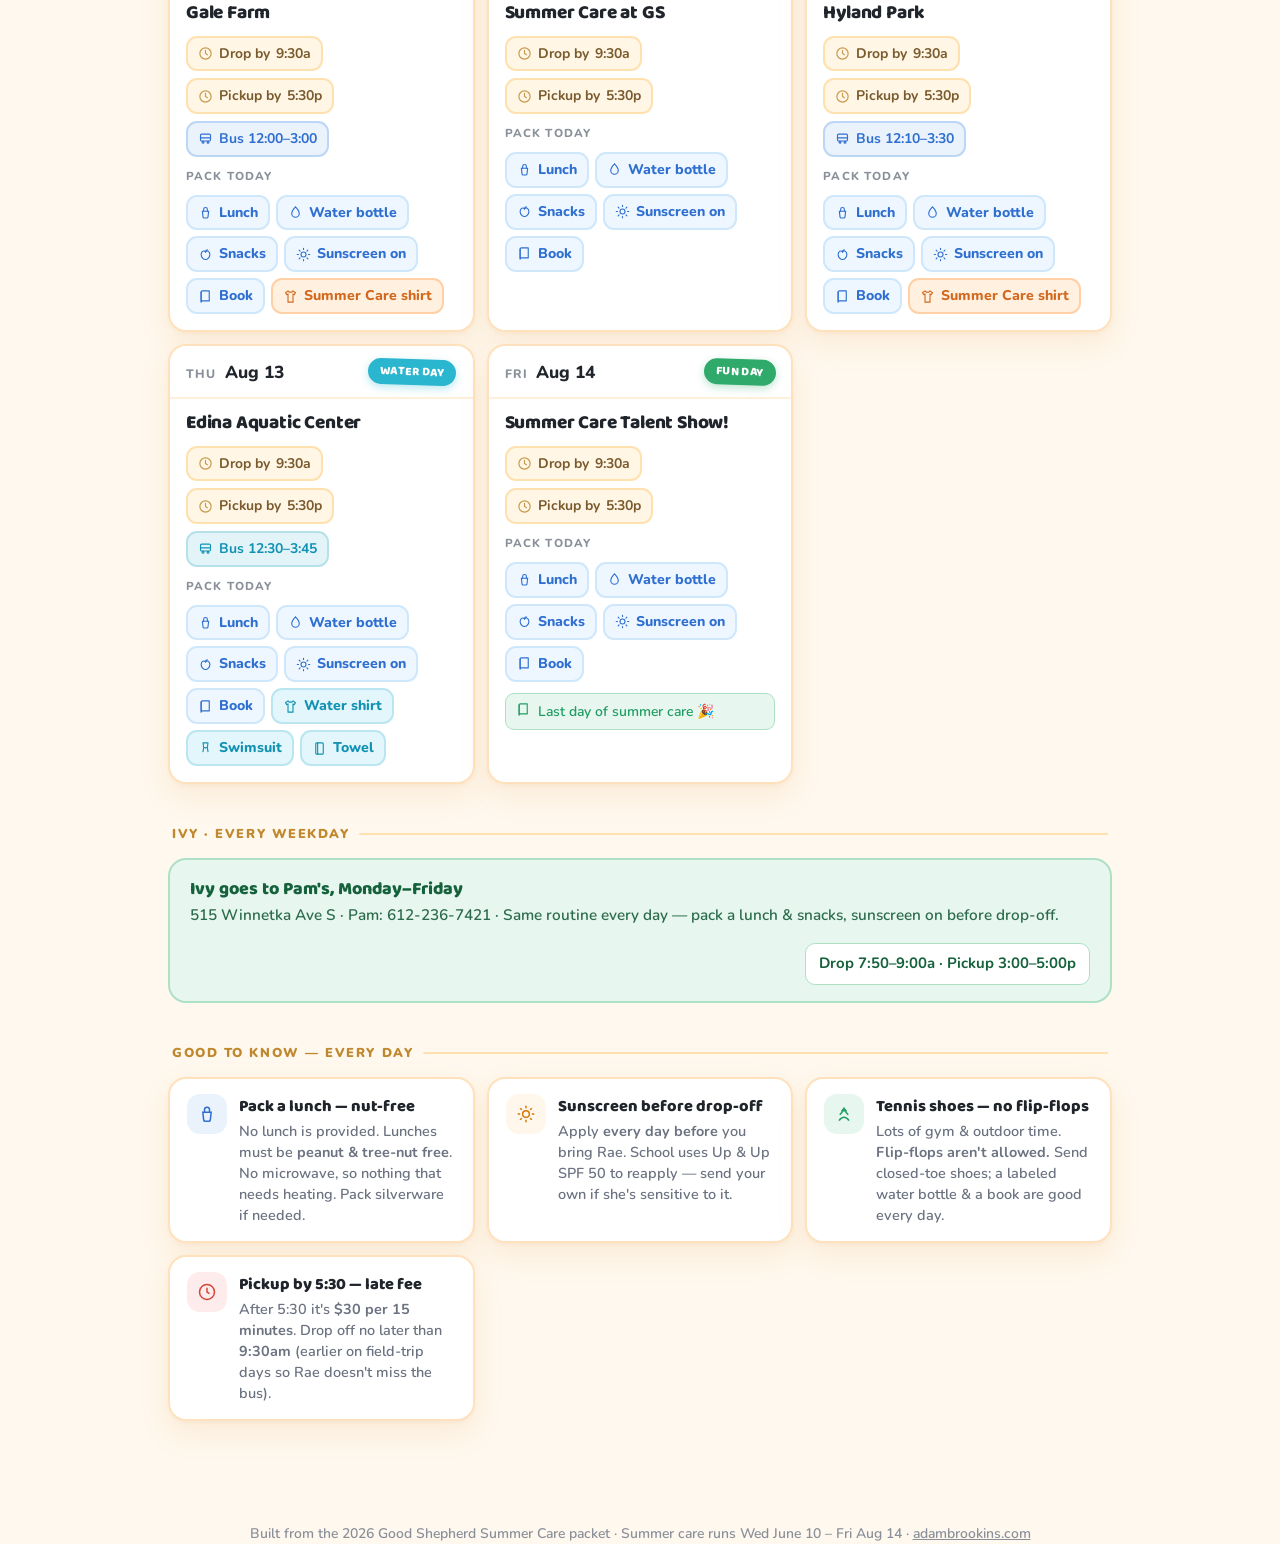
==== commit c27798e9: "Fix June 10-11: restore GS activities (golf camp ends June 9 for Rae) Co-Authored-By: Claude Sonnet " ====
--- a/kids.html
+++ b/kids.html
@@ -390,8 +390,8 @@
 const DAYS = [
   { d:'2026-06-08', act:'Golf Camp', type:'golf', dep:'8:45', back:'2:45' },
   { d:'2026-06-09', act:'Golf Camp', type:'golf', dep:'8:45', back:'2:45' },
-  { d:'2026-06-10', act:'Golf Camp', type:'golf', dep:'8:45', back:'2:45', note:'GS Summer Care opens today — Rae is at golf camp instead.' },
-  { d:'2026-06-11', act:'Golf Camp', type:'golf', dep:'8:45', back:'2:45' },
+  { d:'2026-06-10', act:'Welcome to Summer Care!', type:'fun', note:'First day at Good Shepherd Summer Care.' },
+  { d:'2026-06-11', act:'Fun Lab', type:'trip', dep:'12:00', back:'3:30' },
   { d:'2026-06-12', act:'St. Louis Park Pool', type:'water', dep:'12:15', back:'3:30' },
 
   { d:'2026-06-15', act:'Elm Creek', type:'trip', dep:'12:00', back:'3:30' },
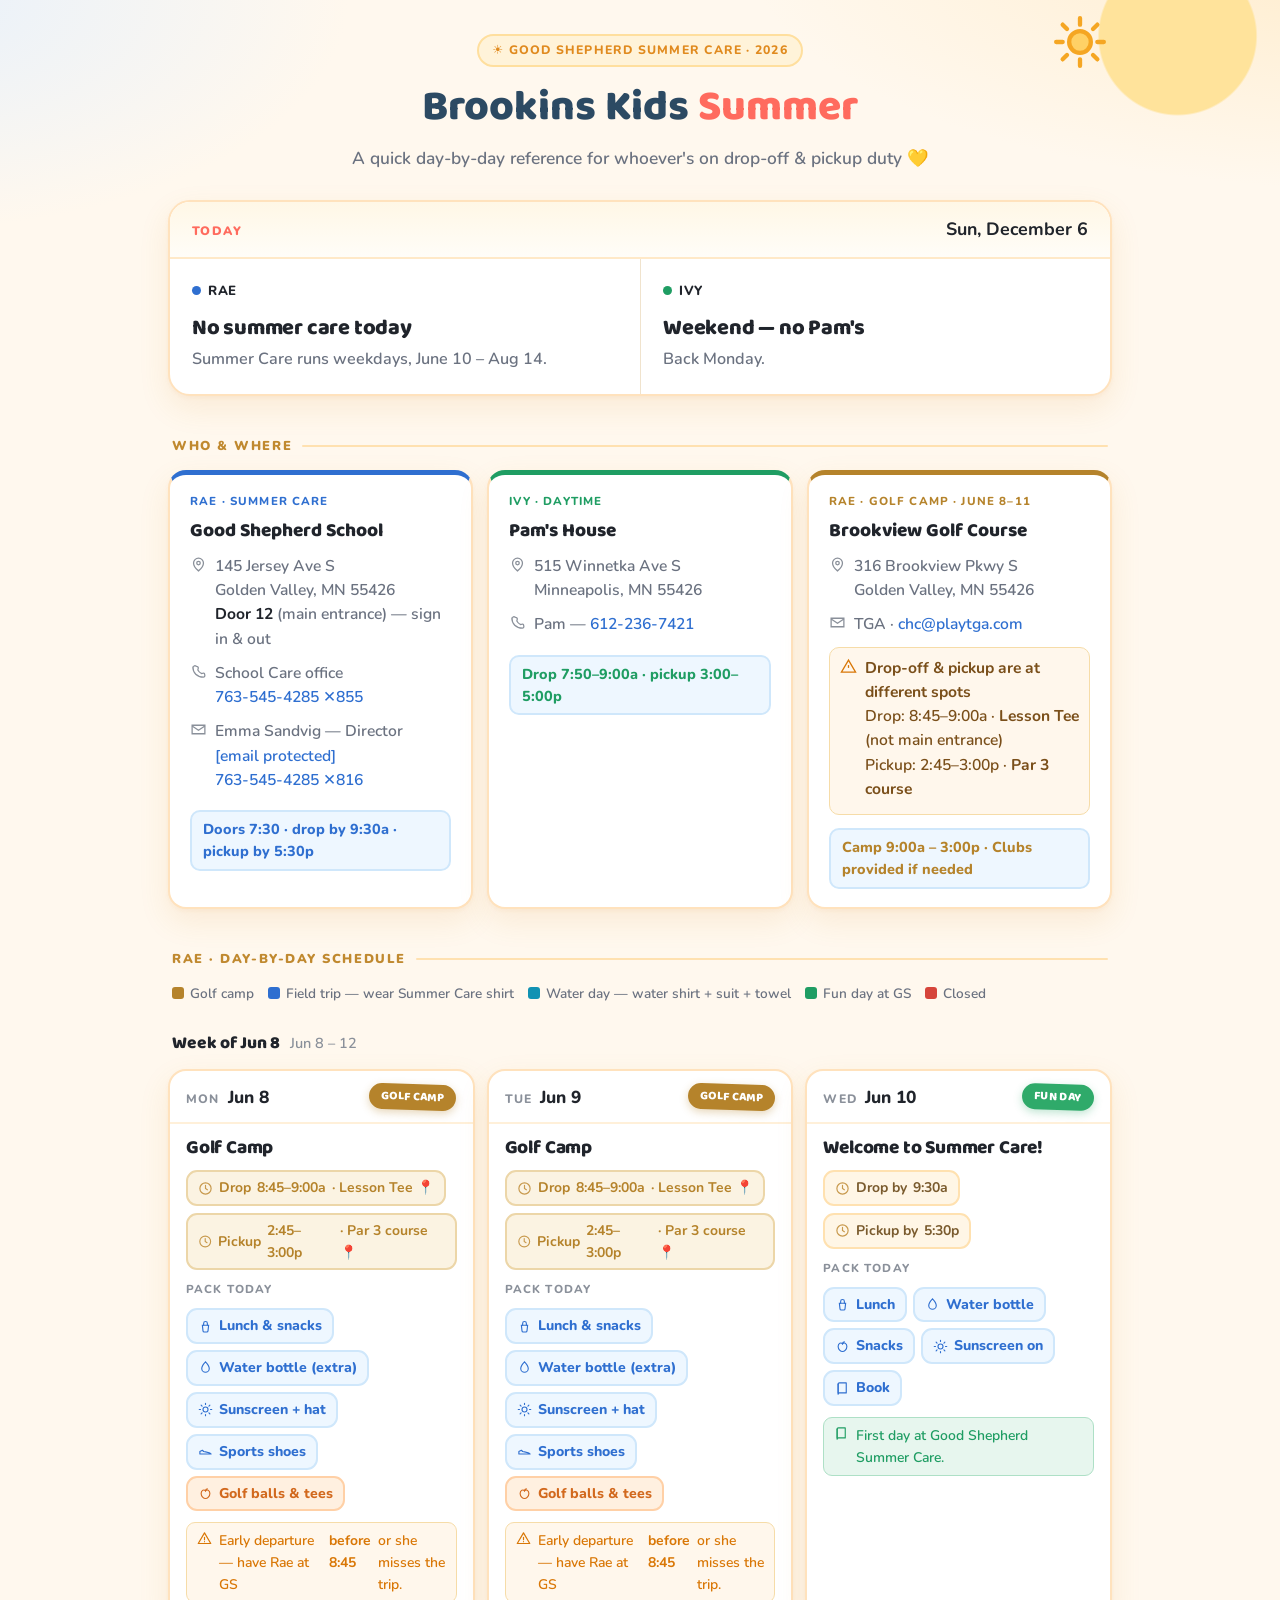
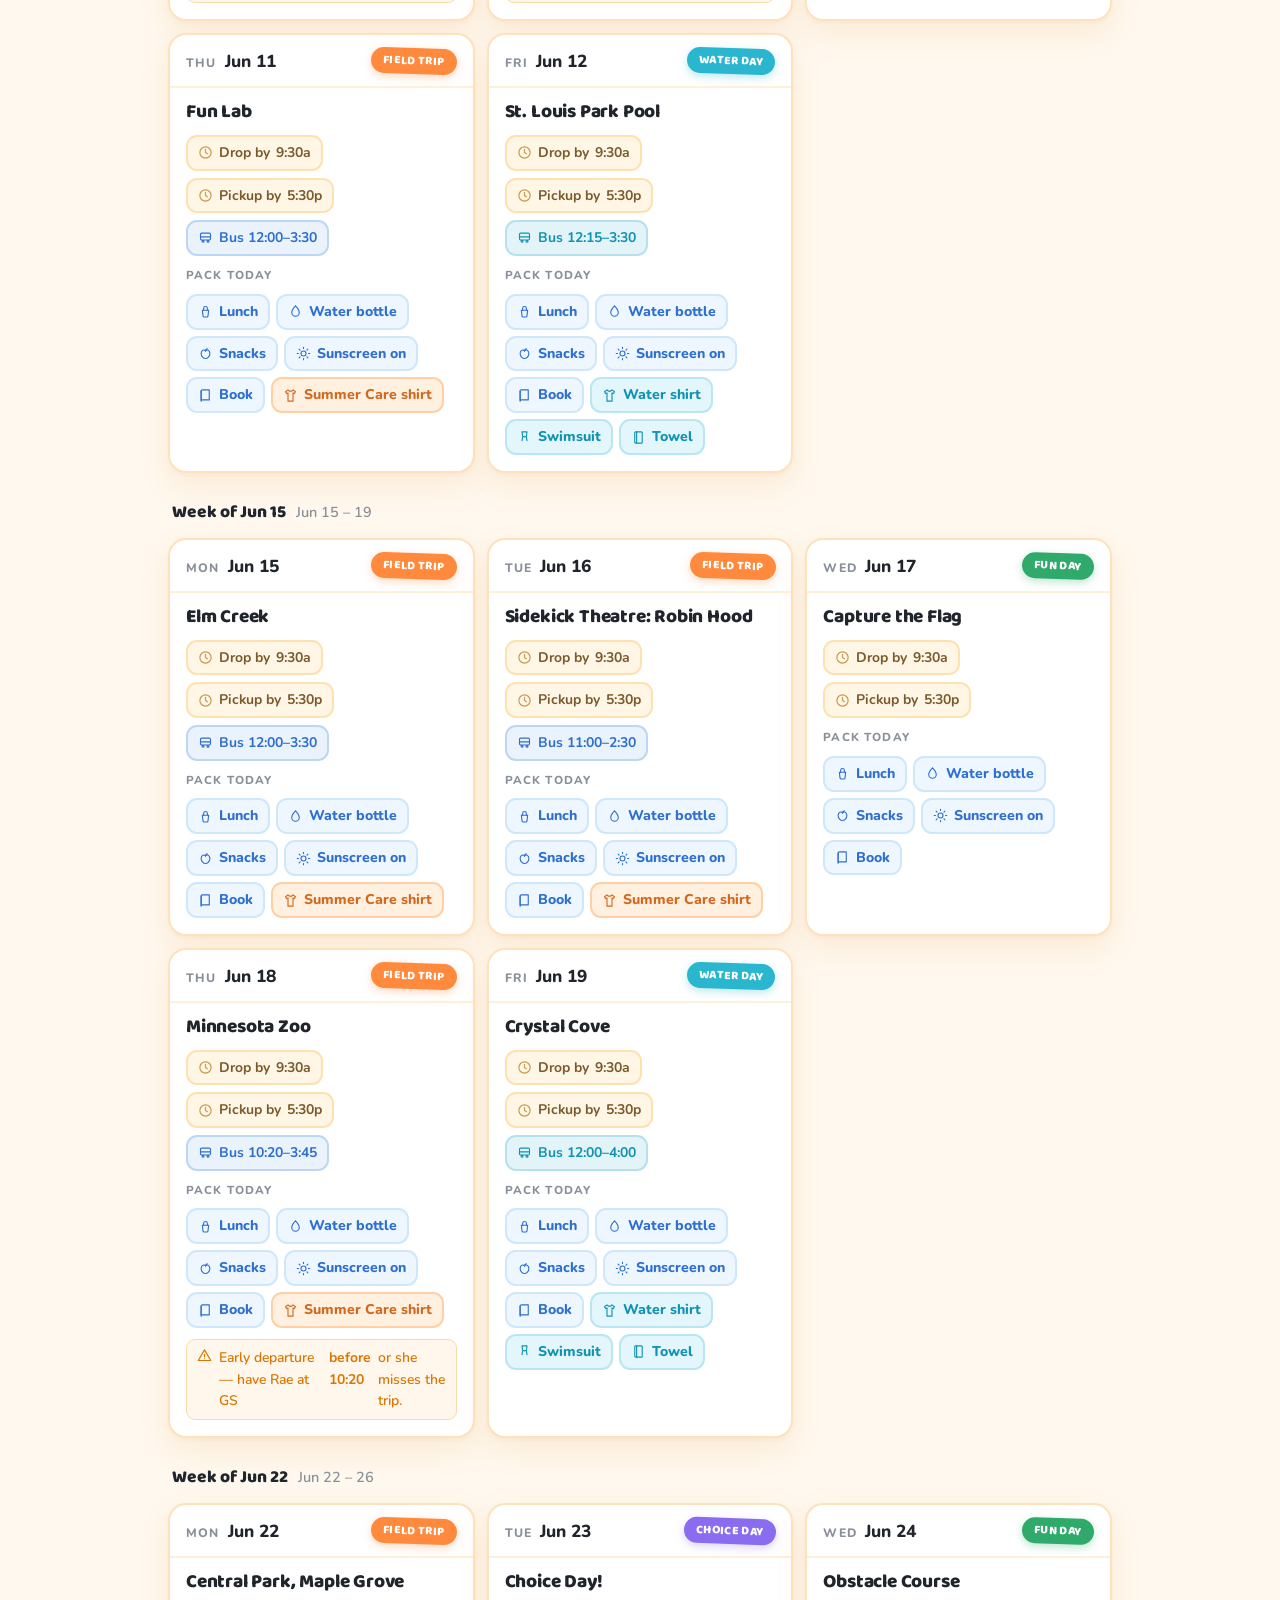
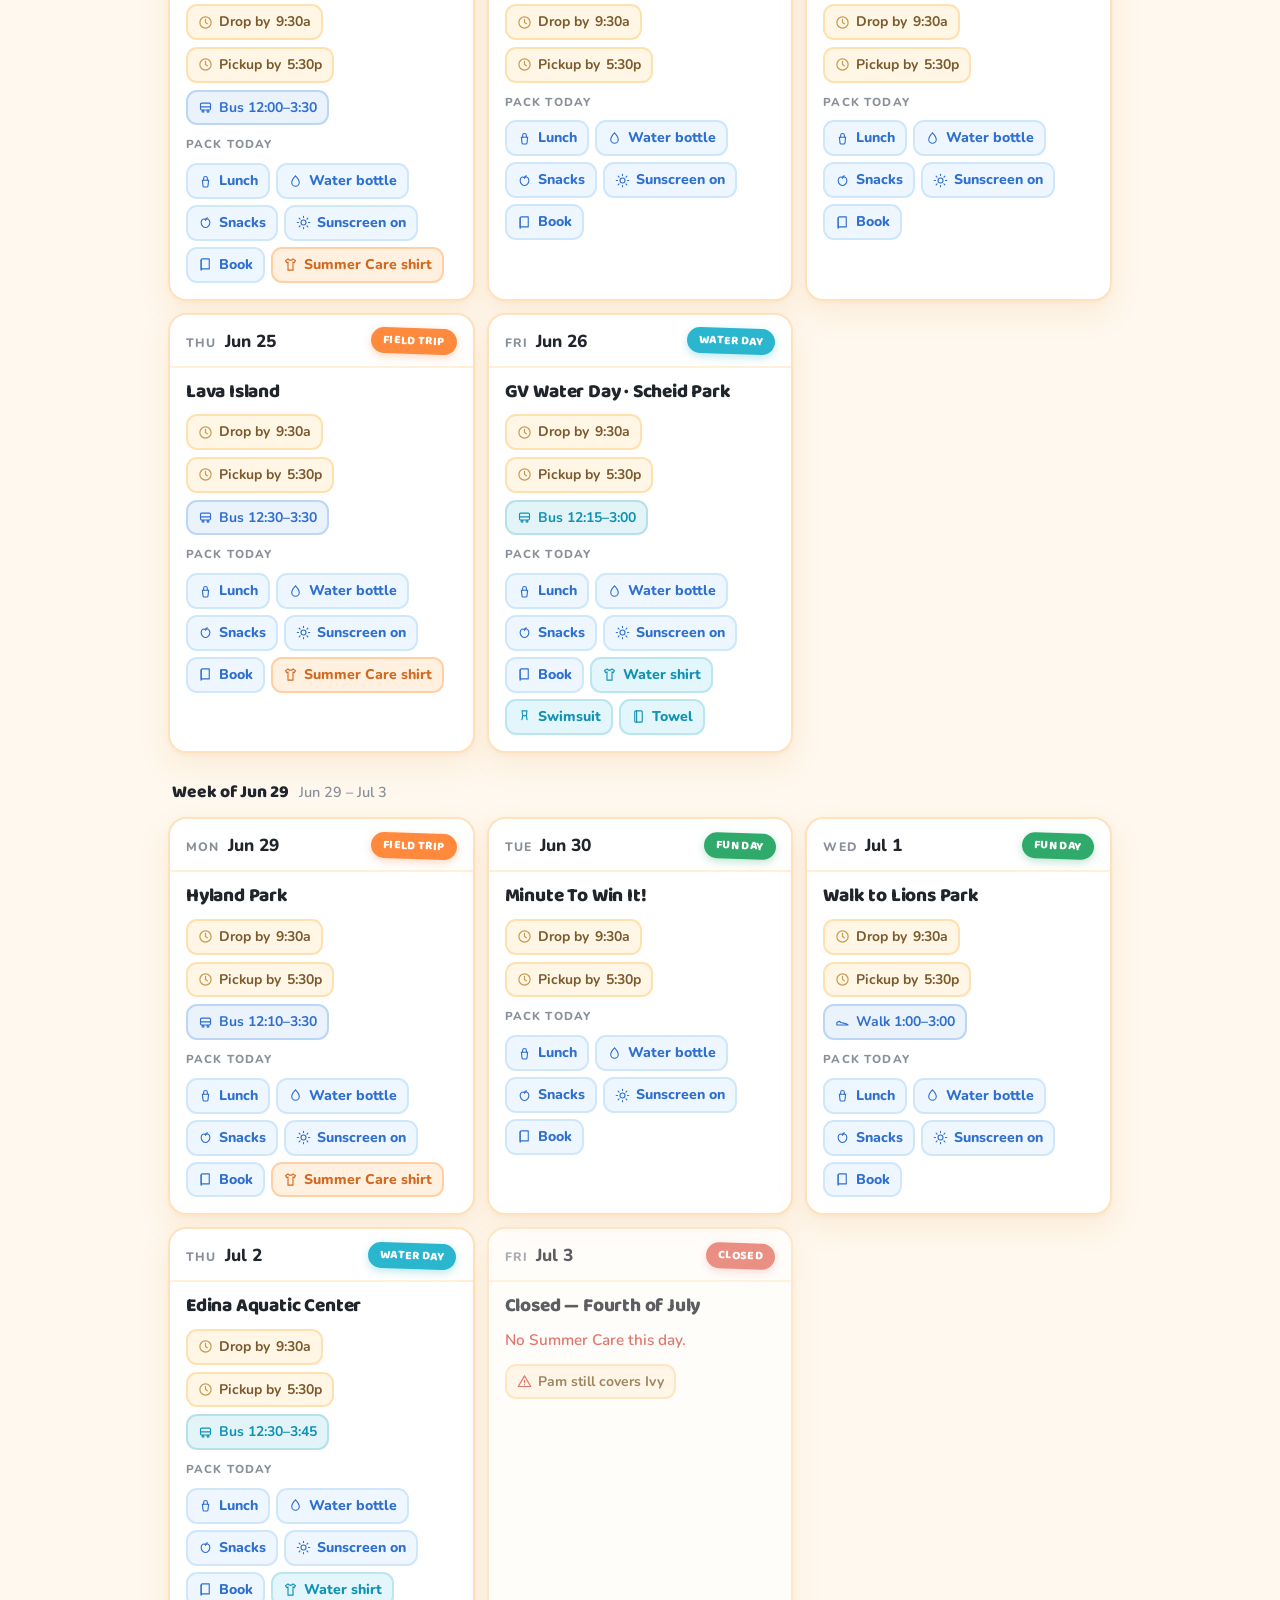
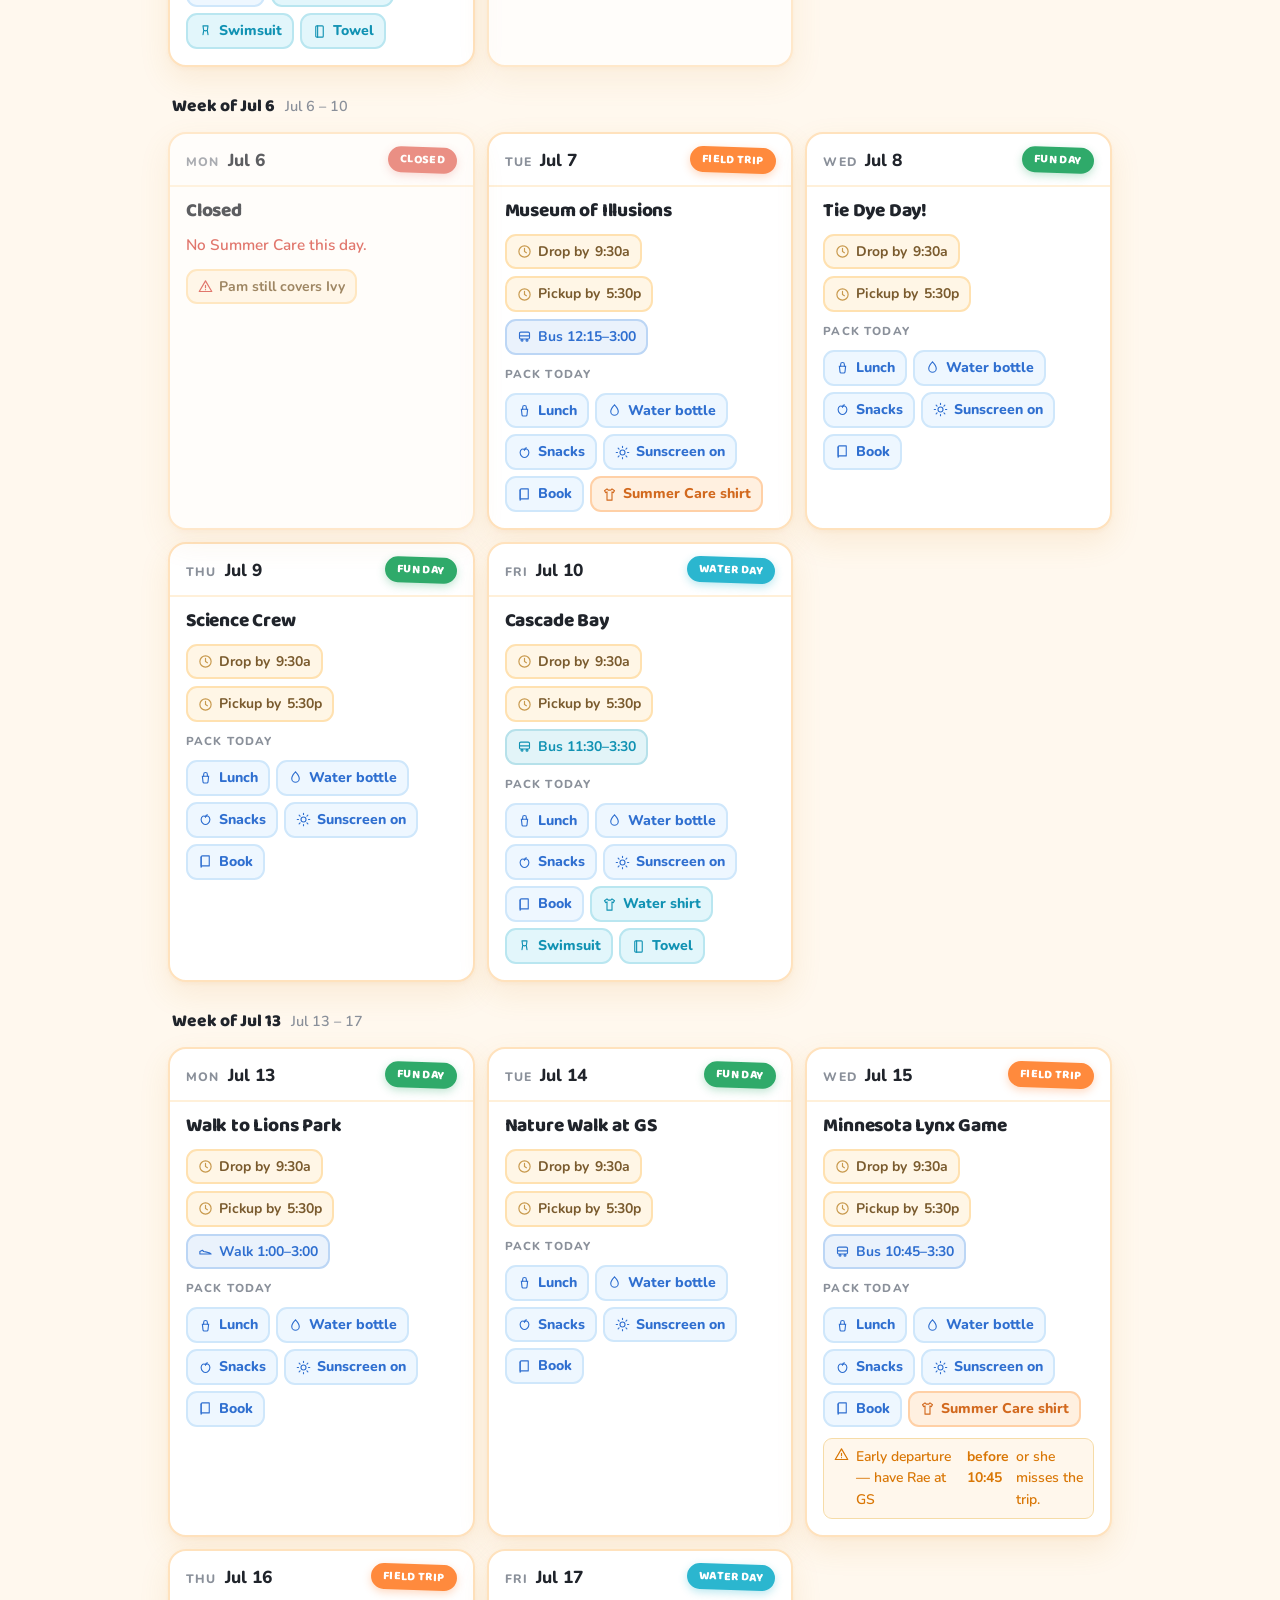
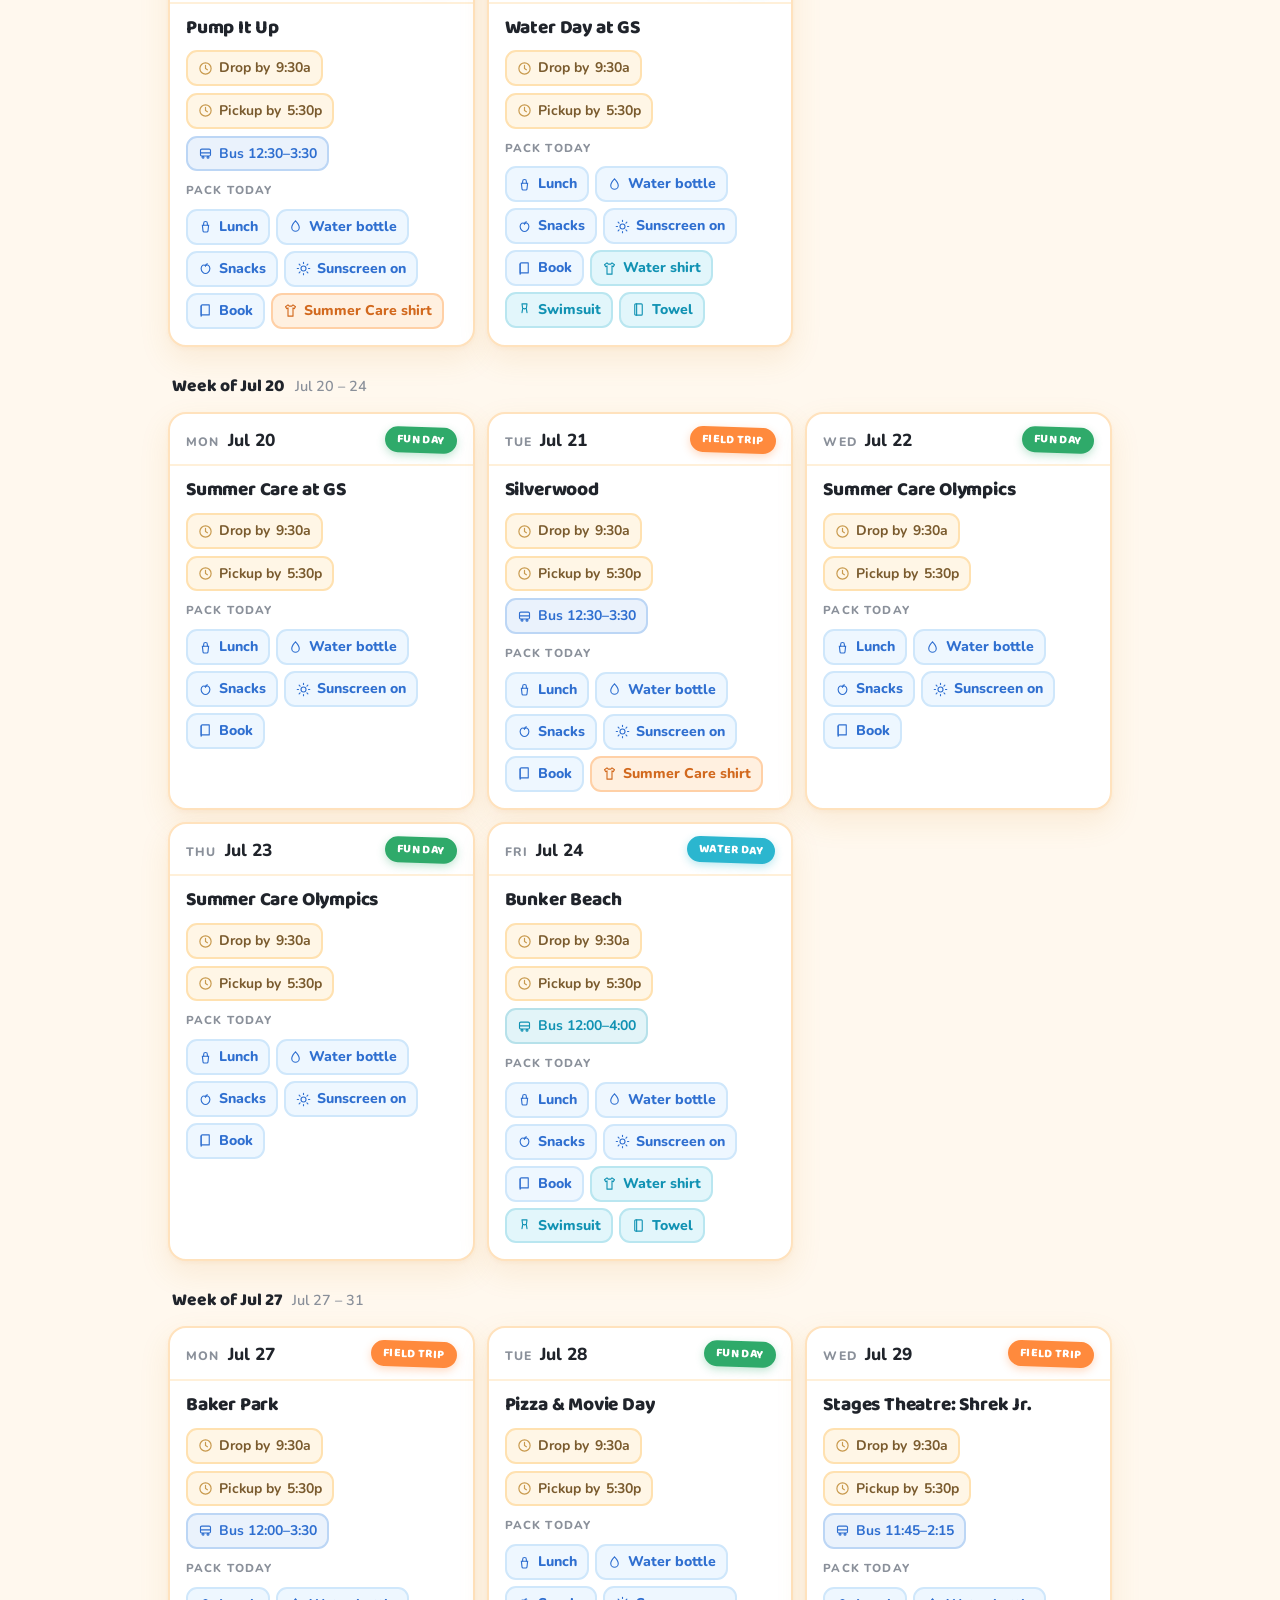
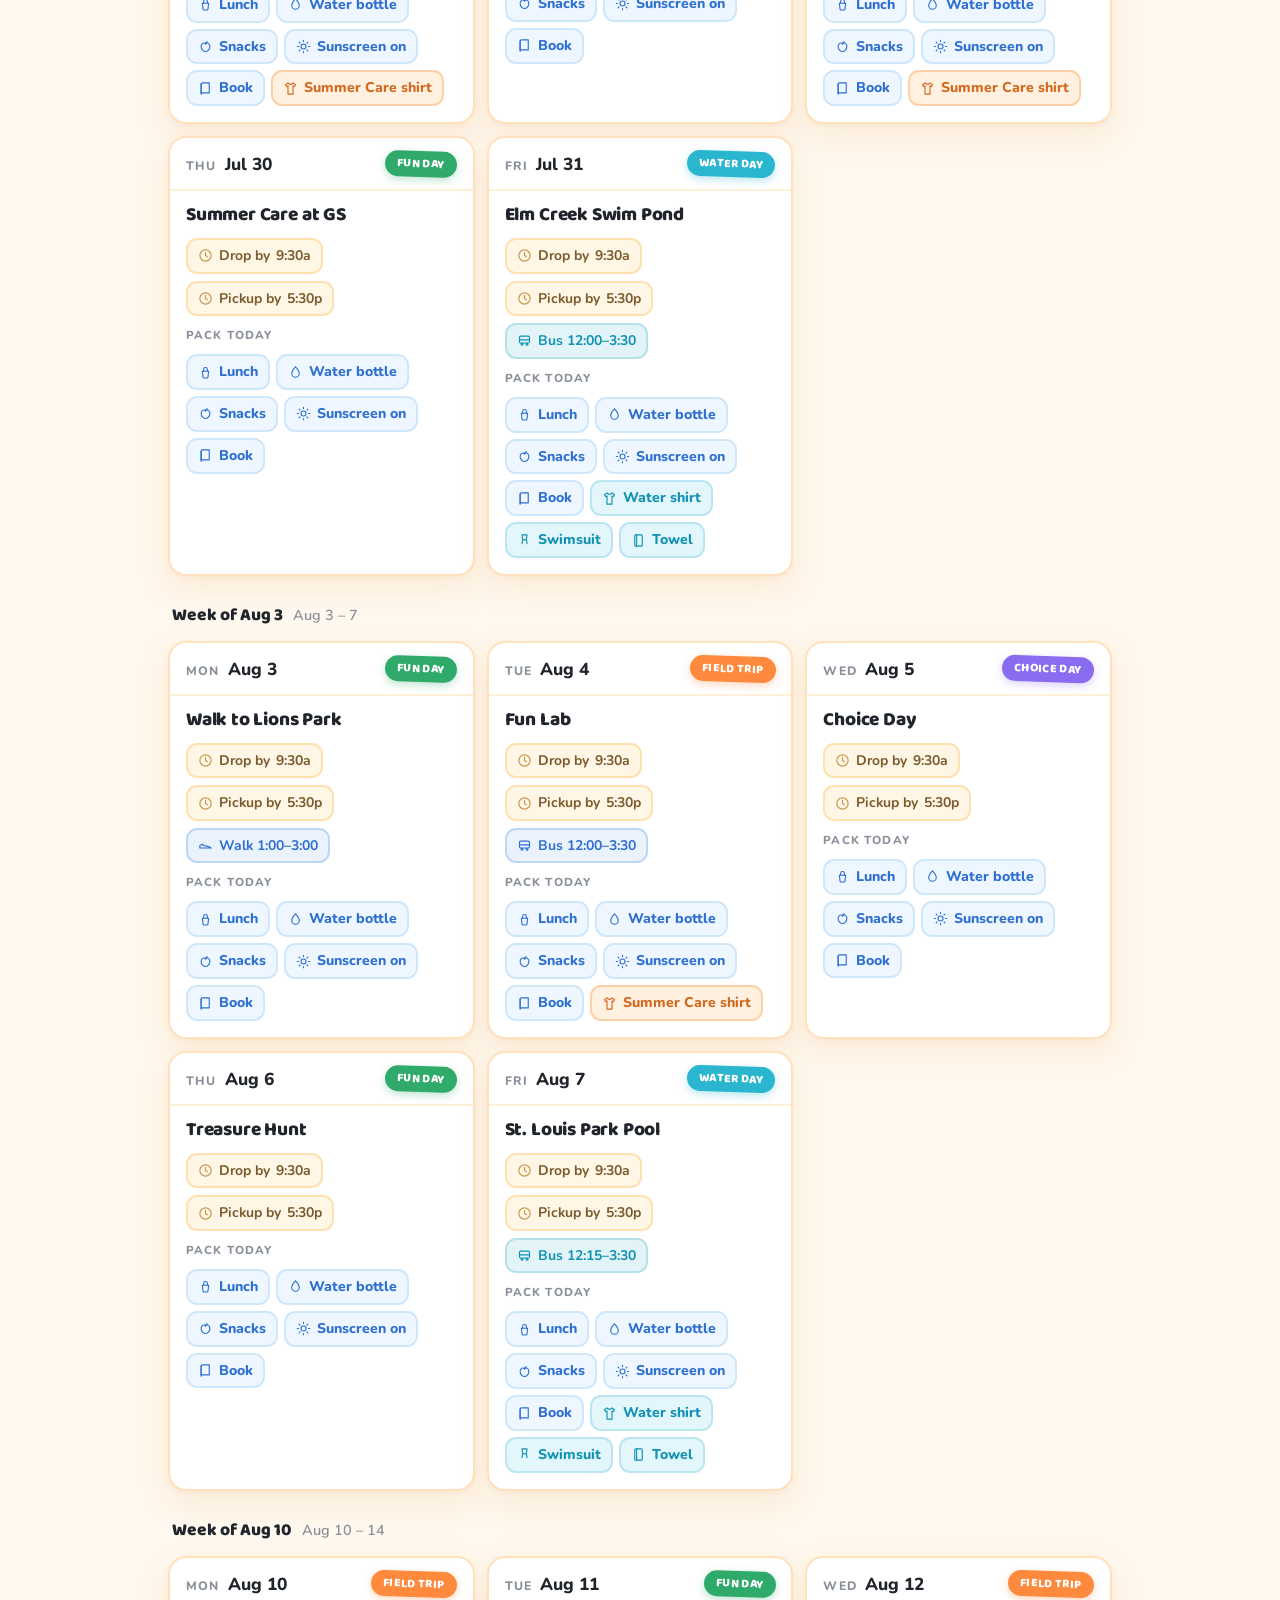
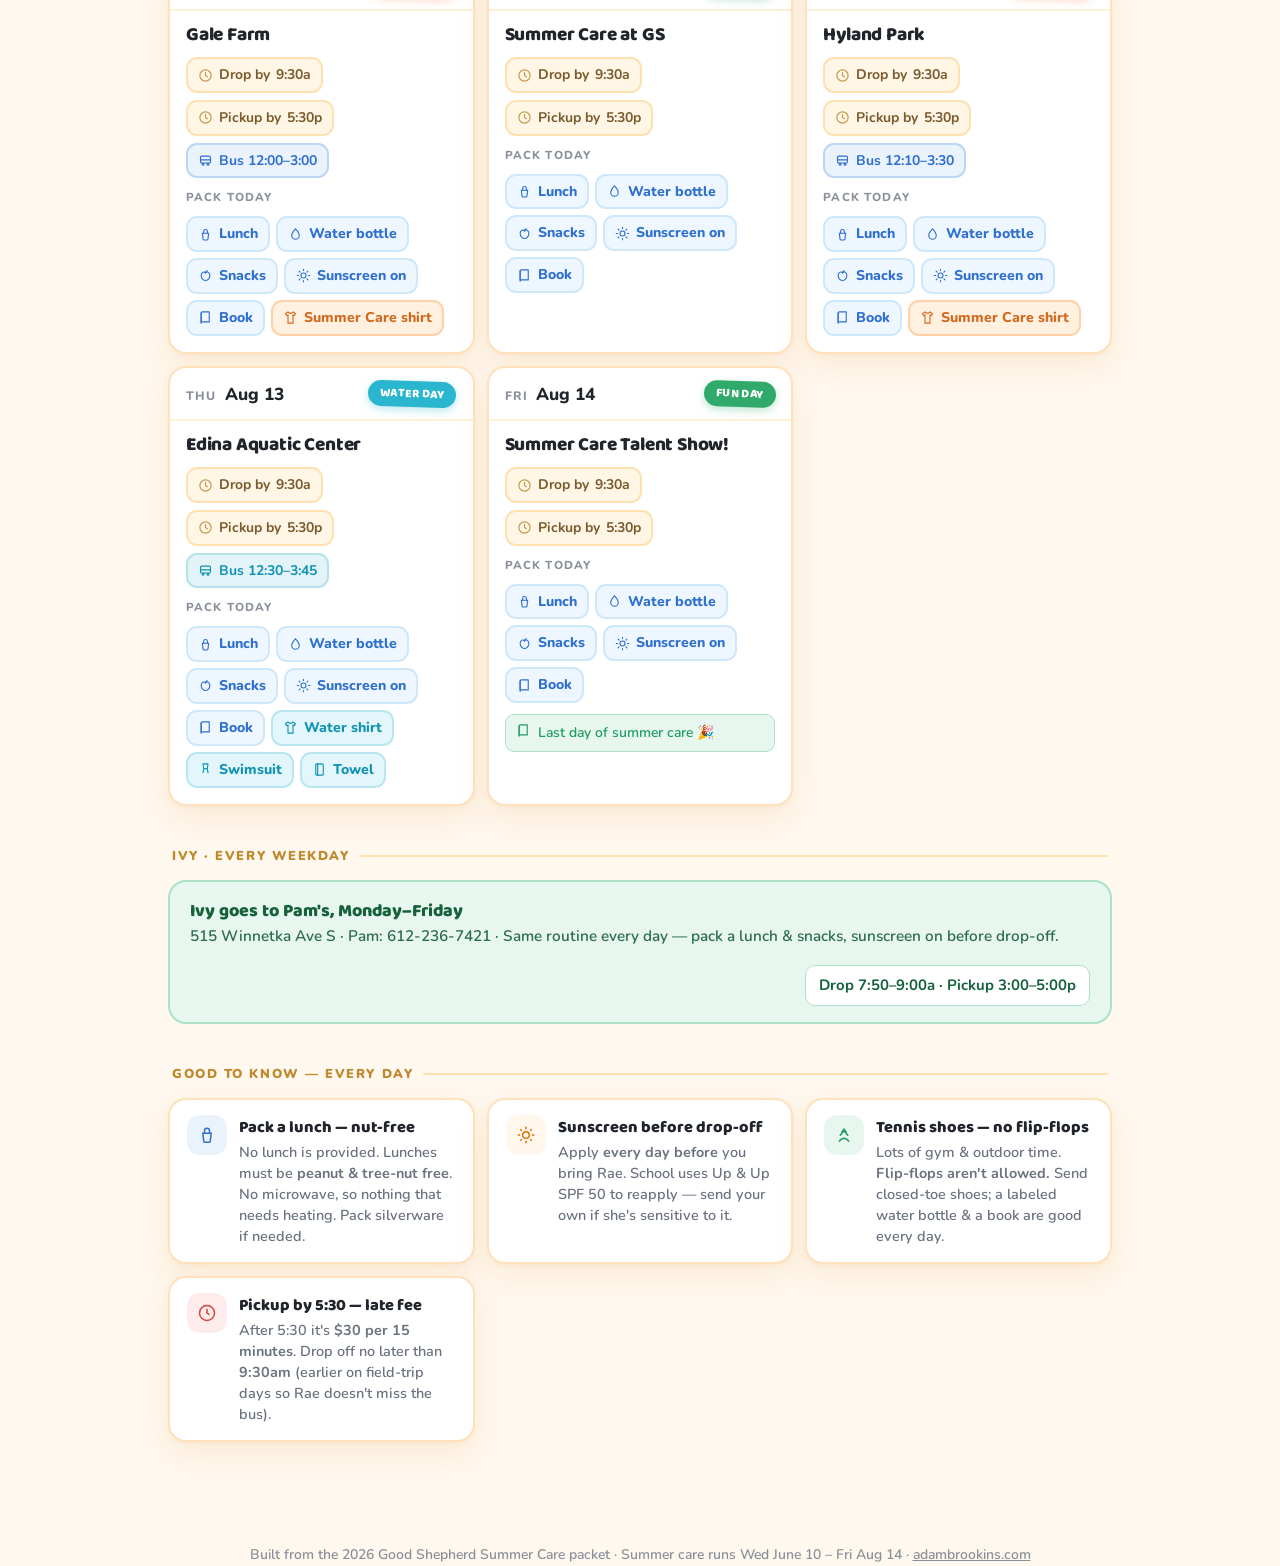
==== commit 4f5a1a1d: "Add Google Maps links for golf camp drop/pickup locations Lesson Tee (drop) and Par 3 course (pickup" ====
--- a/kids.html
+++ b/kids.html
@@ -309,8 +309,8 @@
       <div class="row" style="margin-top:4px;background:var(--warn-light);border:1px solid var(--warn-border);border-radius:10px;padding:8px 10px;">
         <svg viewBox="0 0 24 24" fill="none" stroke="currentColor" stroke-width="1.8" style="color:var(--warn)"><path d="M12 3 2 20h20z"/><path d="M12 10v4M12 17h0"/></svg>
         <p style="color:#7a4f1a"><b>Drop-off &amp; pickup are at different spots</b><br>
-        Drop: 8:45–9:00a · <b>Lesson Tee</b> (not main entrance)<br>
-        Pickup: 2:45–3:00p · <b>Par 3 course</b></p>
+        Drop: 8:45–9:00a · <a href="https://maps.google.com/?q=Brookview+Golf+Course+Lesson+Tee+316+Brookview+Pkwy+S+Golden+Valley+MN+55426" target="_blank" style="color:#7a4f1a"><b>Lesson Tee</b></a> (not main entrance)<br>
+        Pickup: 2:45–3:00p · <a href="https://maps.google.com/?q=Brookview+Par+3+Golf+Course+316+Brookview+Pkwy+S+Golden+Valley+MN+55426" target="_blank" style="color:#7a4f1a"><b>Par 3 course</b></a></p>
       </div>
       <span class="hours" style="color:var(--golf)">Camp 9:00a – 3:00p · Clubs provided if needed</span>
     </div>
@@ -495,8 +495,8 @@
 function timesHTML(day){
   if(day.type==='closed') return '';
   if(day.type==='golf') return `<div class="day-times">
-    <span class="pill2" style="background:var(--golf-light);border-color:var(--golf-border);color:var(--golf)">${I.clock} Drop <b>8:45–9:00a</b> · Lesson Tee</span>
-    <span class="pill2" style="background:var(--golf-light);border-color:var(--golf-border);color:var(--golf)">${I.clock} Pickup <b>2:45–3:00p</b> · Par 3 course</span>
+    <a href="https://maps.google.com/?q=Brookview+Golf+Course+Lesson+Tee+316+Brookview+Pkwy+S+Golden+Valley+MN+55426" target="_blank" style="text-decoration:none"><span class="pill2" style="background:var(--golf-light);border-color:var(--golf-border);color:var(--golf)">${I.clock} Drop <b>8:45–9:00a</b> · Lesson Tee 📍</span></a>
+    <a href="https://maps.google.com/?q=Brookview+Par+3+Golf+Course+316+Brookview+Pkwy+S+Golden+Valley+MN+55426" target="_blank" style="text-decoration:none"><span class="pill2" style="background:var(--golf-light);border-color:var(--golf-border);color:var(--golf)">${I.clock} Pickup <b>2:45–3:00p</b> · Par 3 course 📍</span></a>
   </div>`;
   let h = `<div class="day-times">`;
   h += `<span class="pill2">${I.clock} Drop by <b>9:30a</b></span>`;
@@ -586,7 +586,7 @@
     const isGolf = day.type==='golf';
     raeHTML = `<div class="kidtag"><span class="dot rae"></span>Rae · ${isGolf?'Golf Camp':'Good Shepherd'}</div>
       <div class="today-act">${day.act}</div>
-      <div class="today-where">${prefix==='Today'?'':fmtLong(dt)+' · '}${isGolf?'Brookview Golf Course · drop 8:45–9:00a Lesson Tee · pickup 2:45–3:00p Par 3':'Door 12 · drop by 9:30a · pickup by 5:30p'}</div>
+      <div class="today-where">${prefix==='Today'?'':fmtLong(dt)+' · '}${isGolf?`Brookview Golf Course · drop 8:45–9:00a <a href="https://maps.google.com/?q=Brookview+Golf+Course+Lesson+Tee+316+Brookview+Pkwy+S+Golden+Valley+MN+55426" target="_blank">Lesson Tee 📍</a> · pickup 2:45–3:00p <a href="https://maps.google.com/?q=Brookview+Par+3+Golf+Course+316+Brookview+Pkwy+S+Golden+Valley+MN+55426" target="_blank">Par 3 📍</a>`:'Door 12 · drop by 9:30a · pickup by 5:30p'}</div>
       ${timesHTML(day)}
       <div class="pack-h" style="margin-top:12px">Pack</div>
       <div class="pack" style="margin-top:6px">${pack}</div>`;
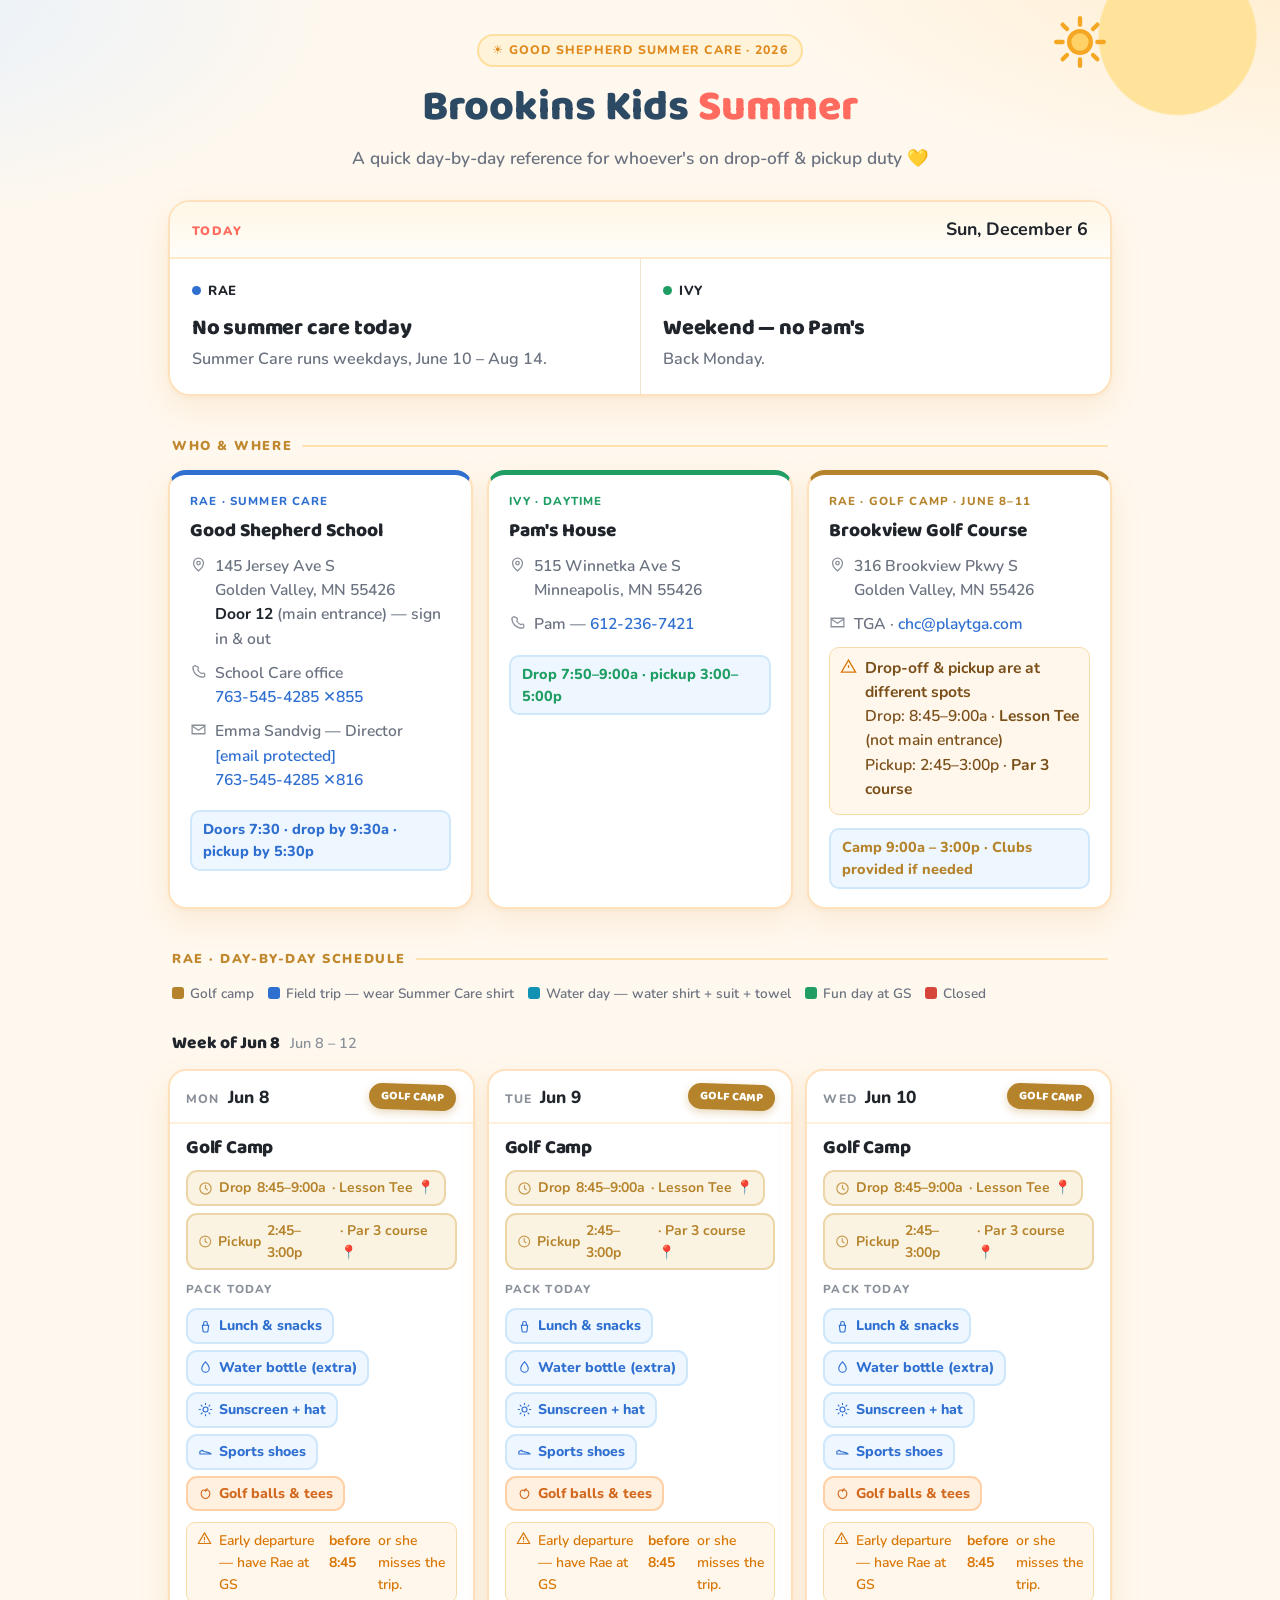
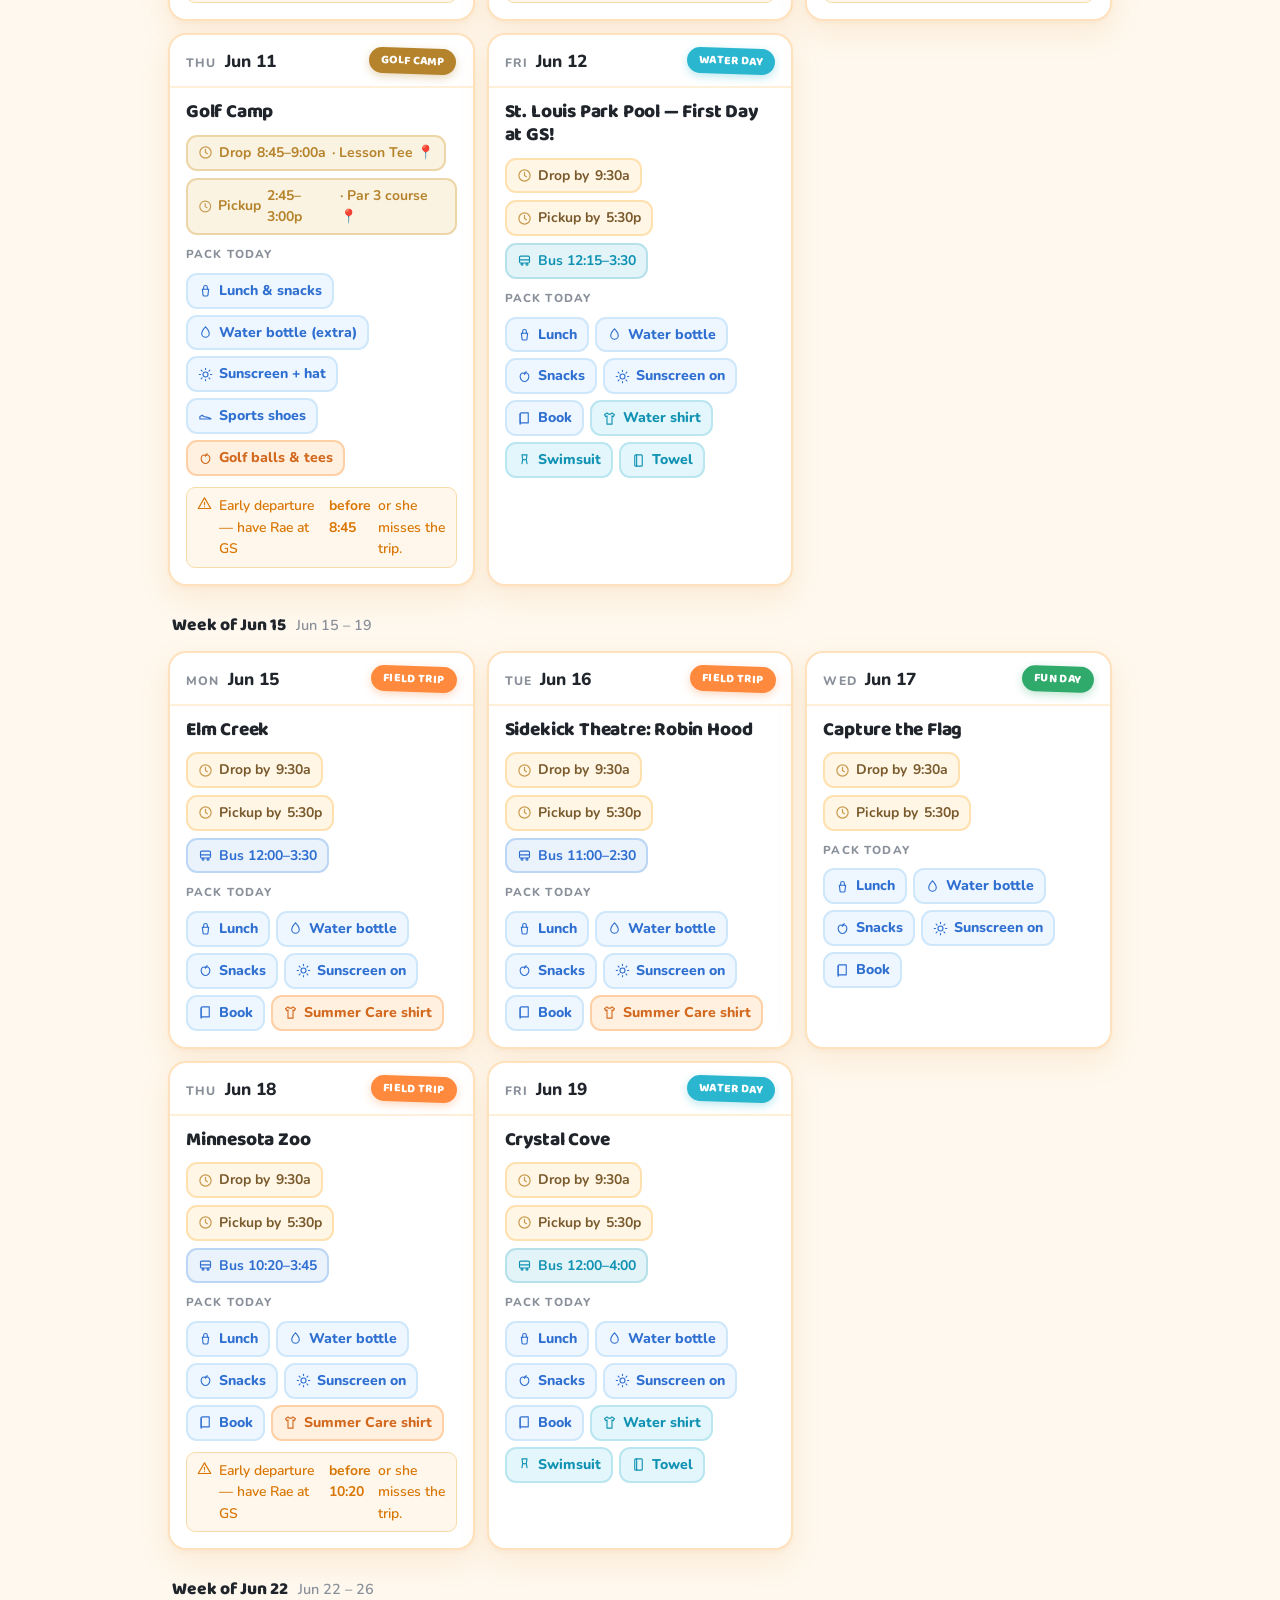
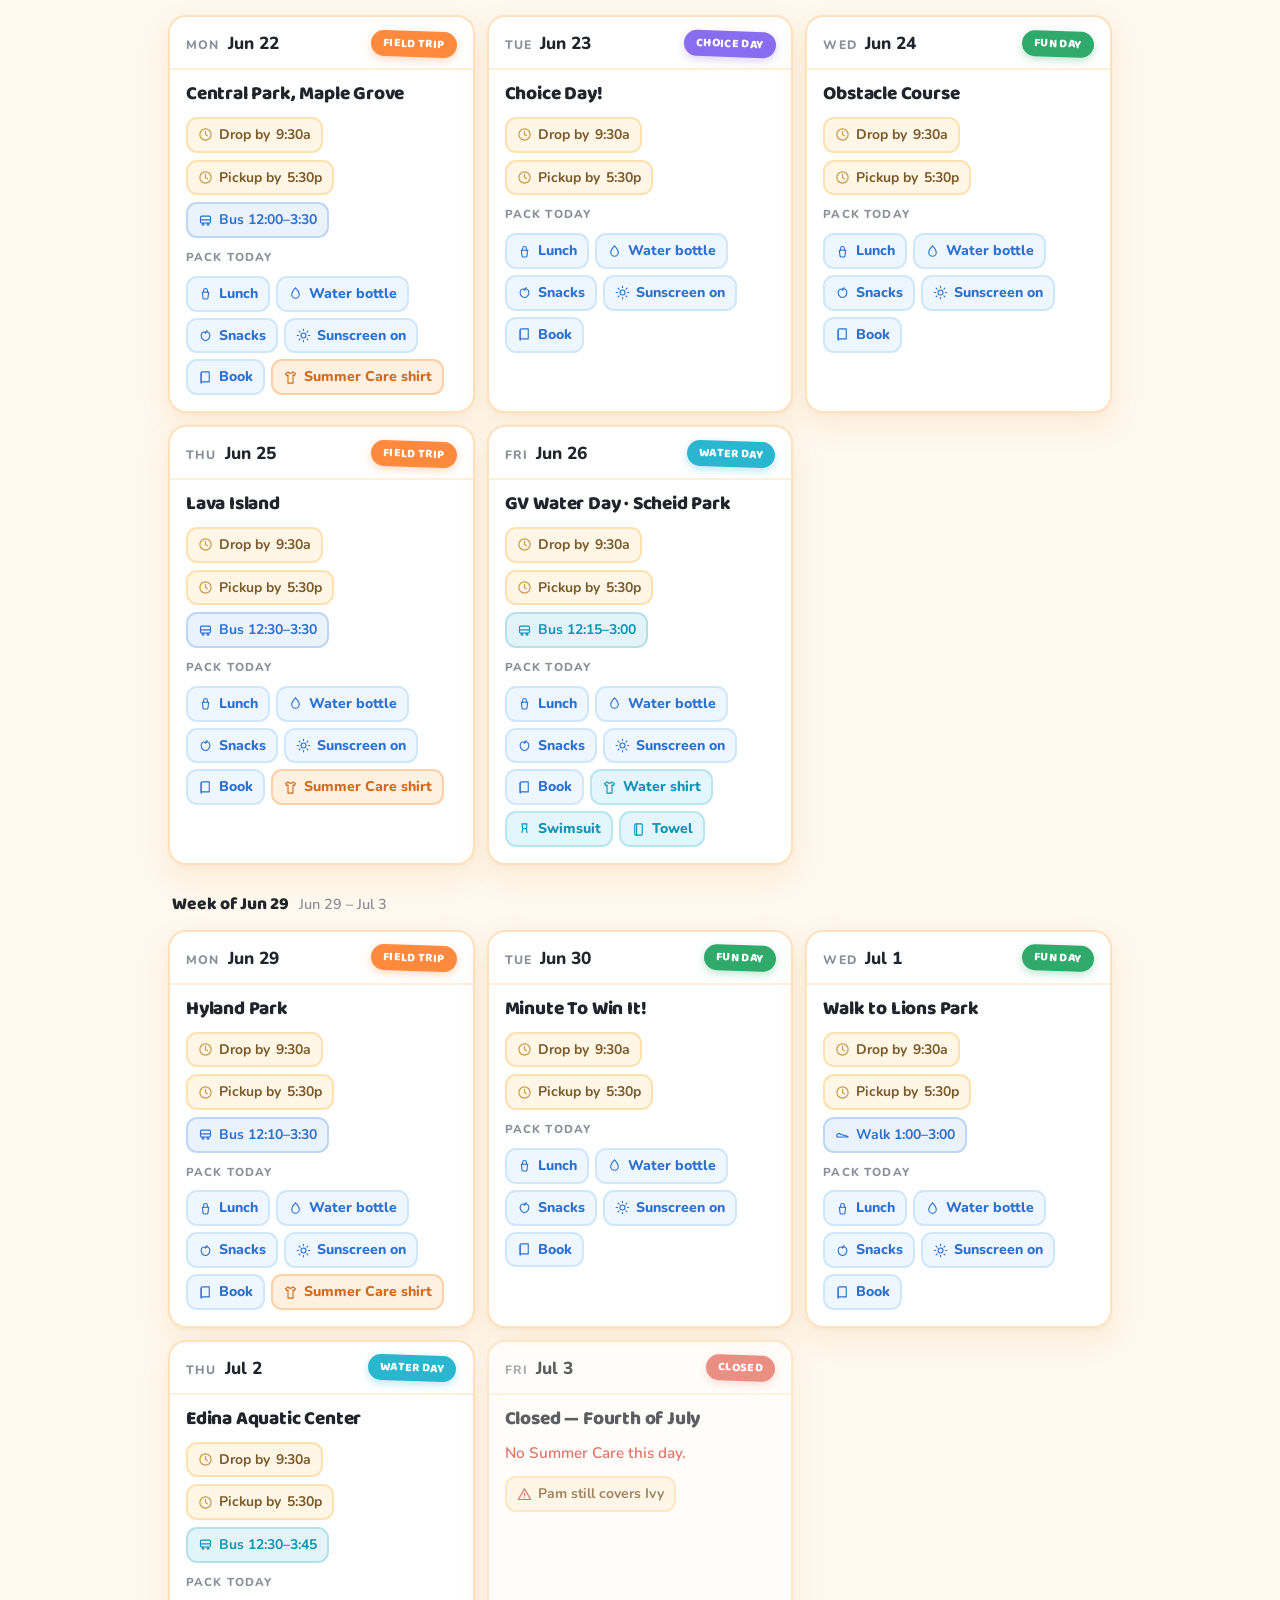
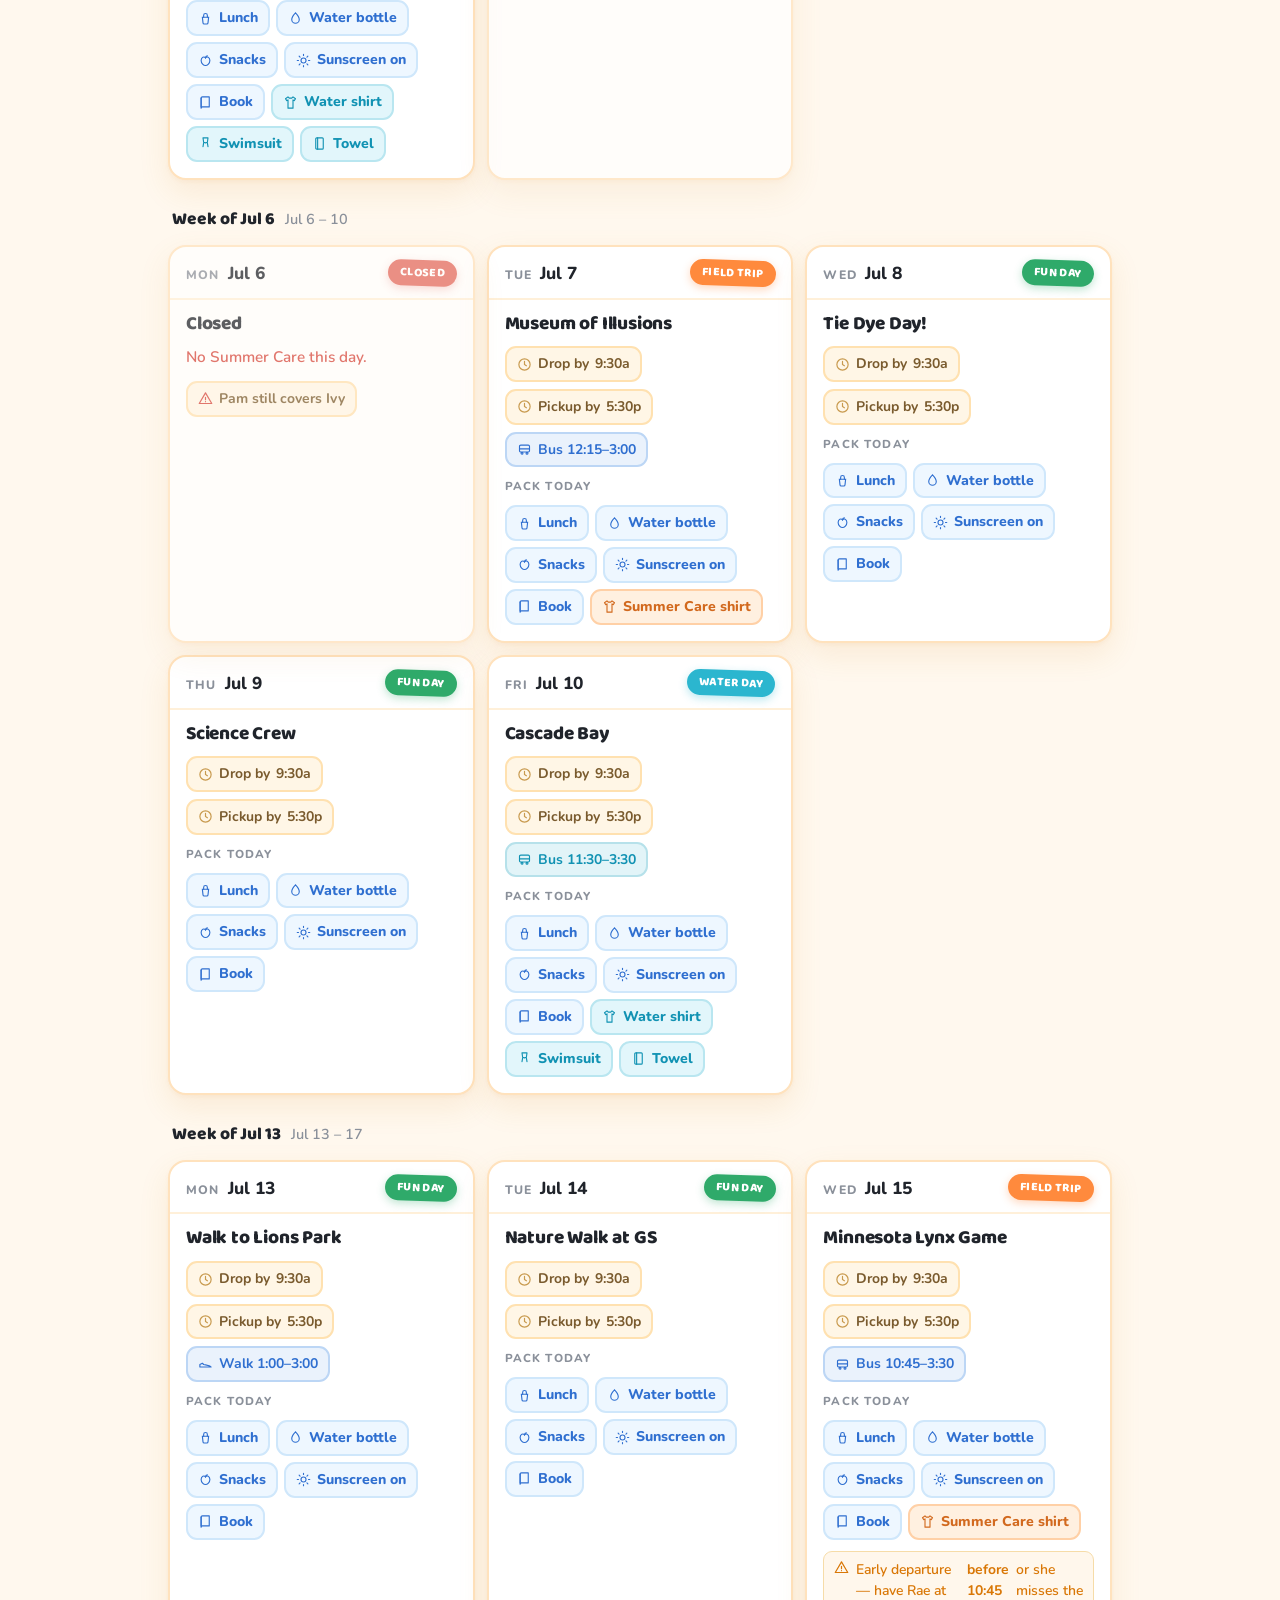
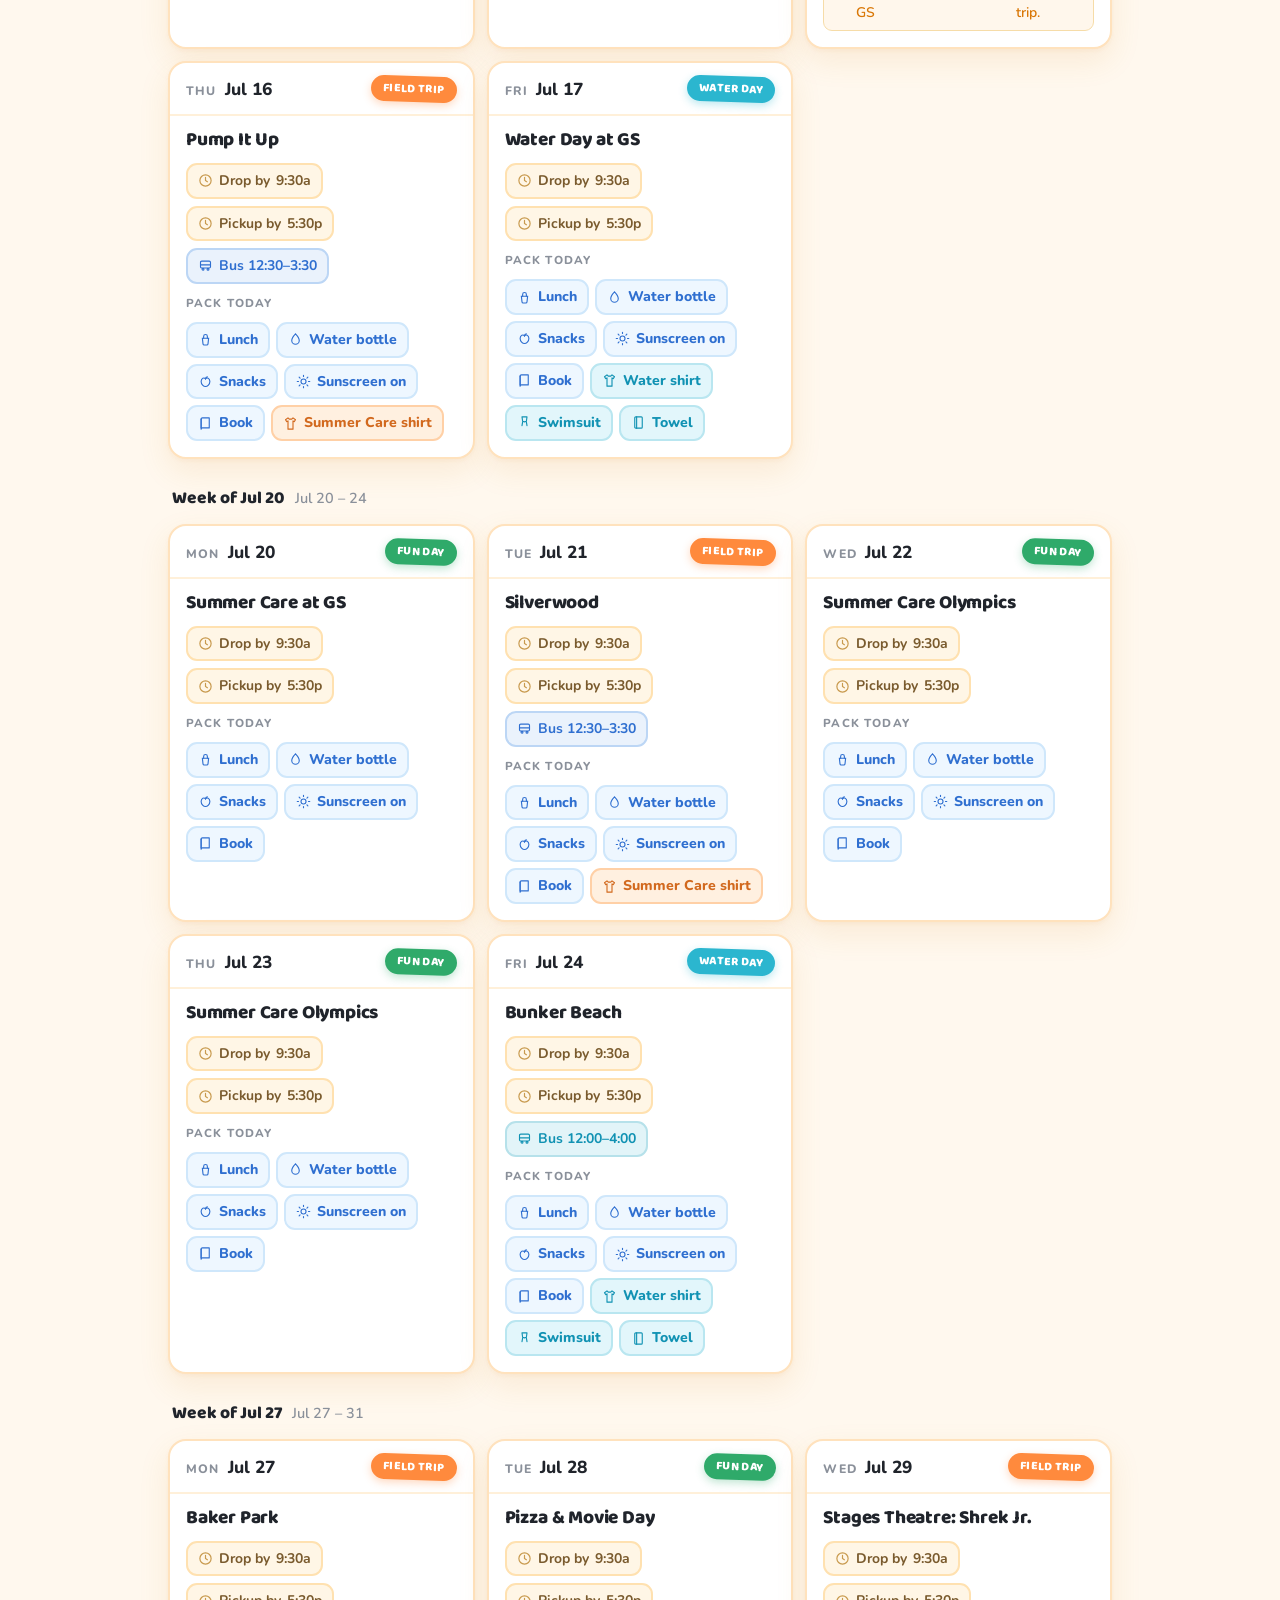
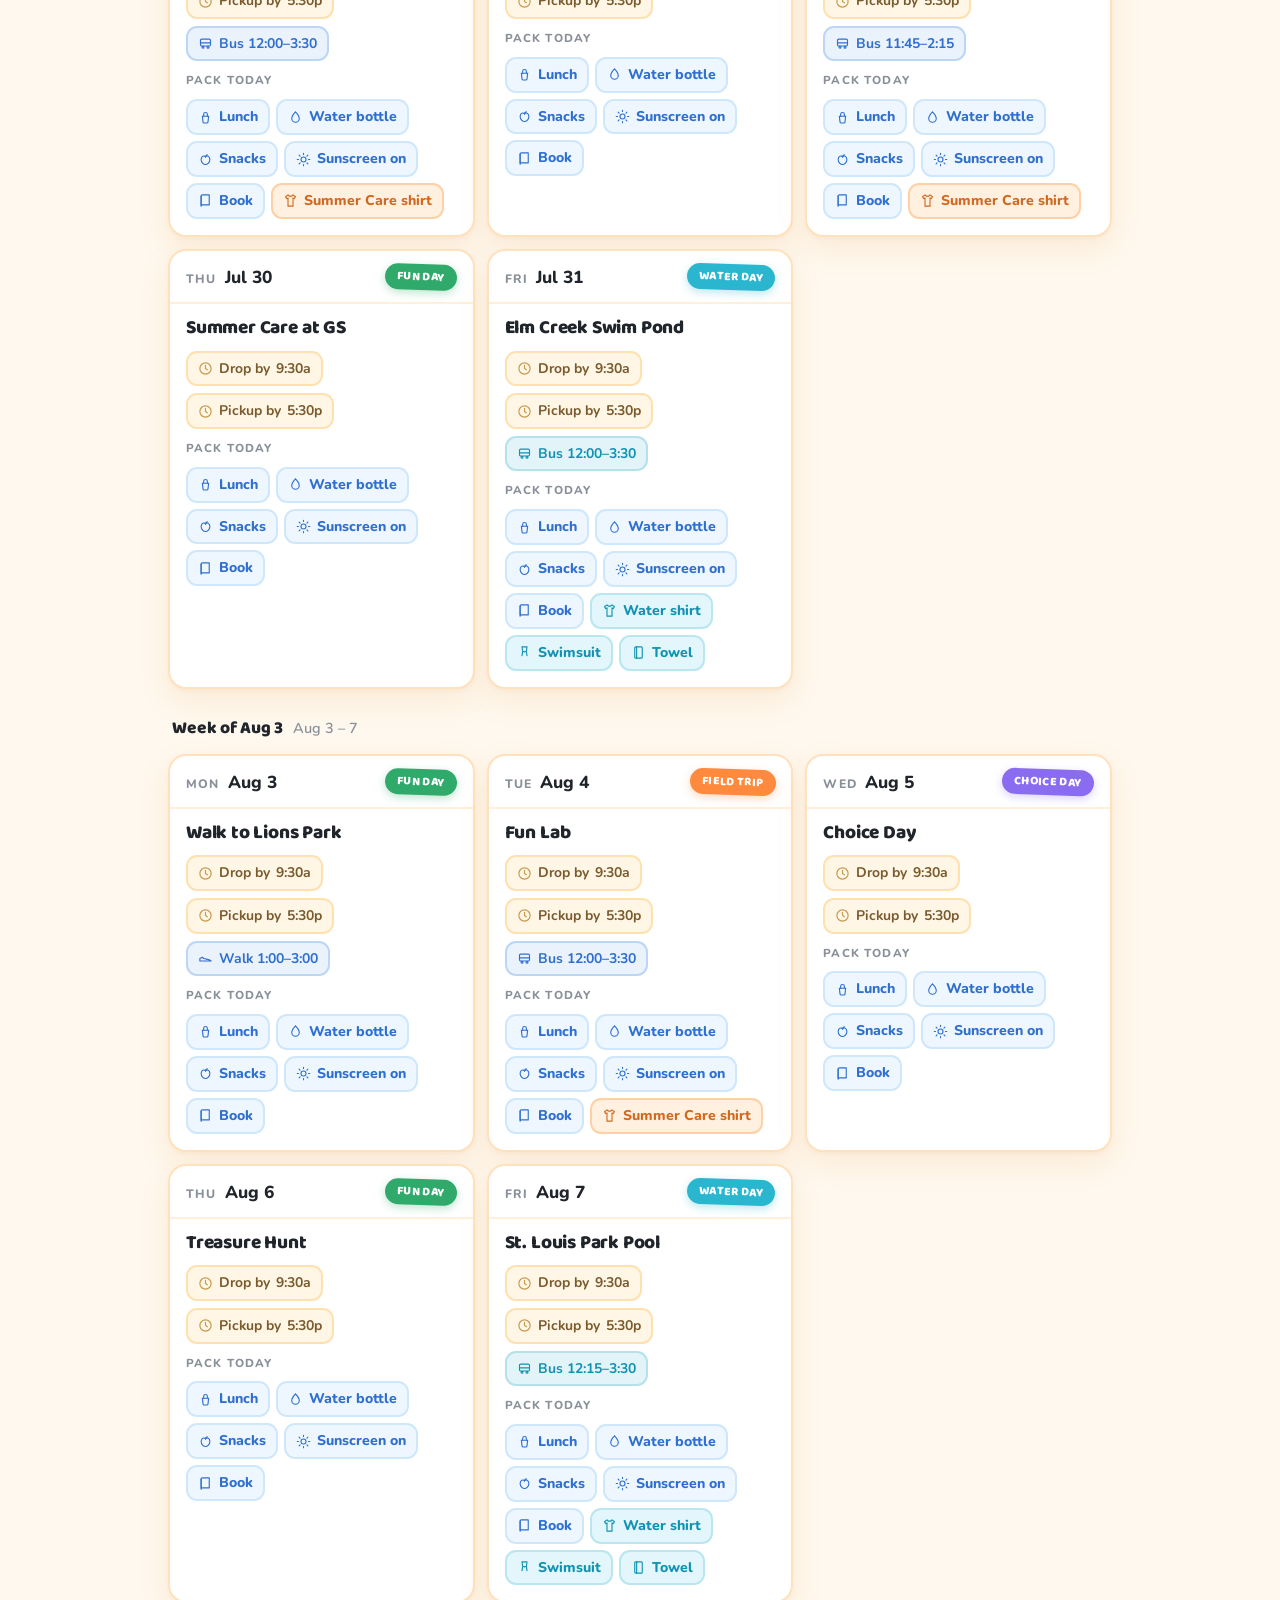
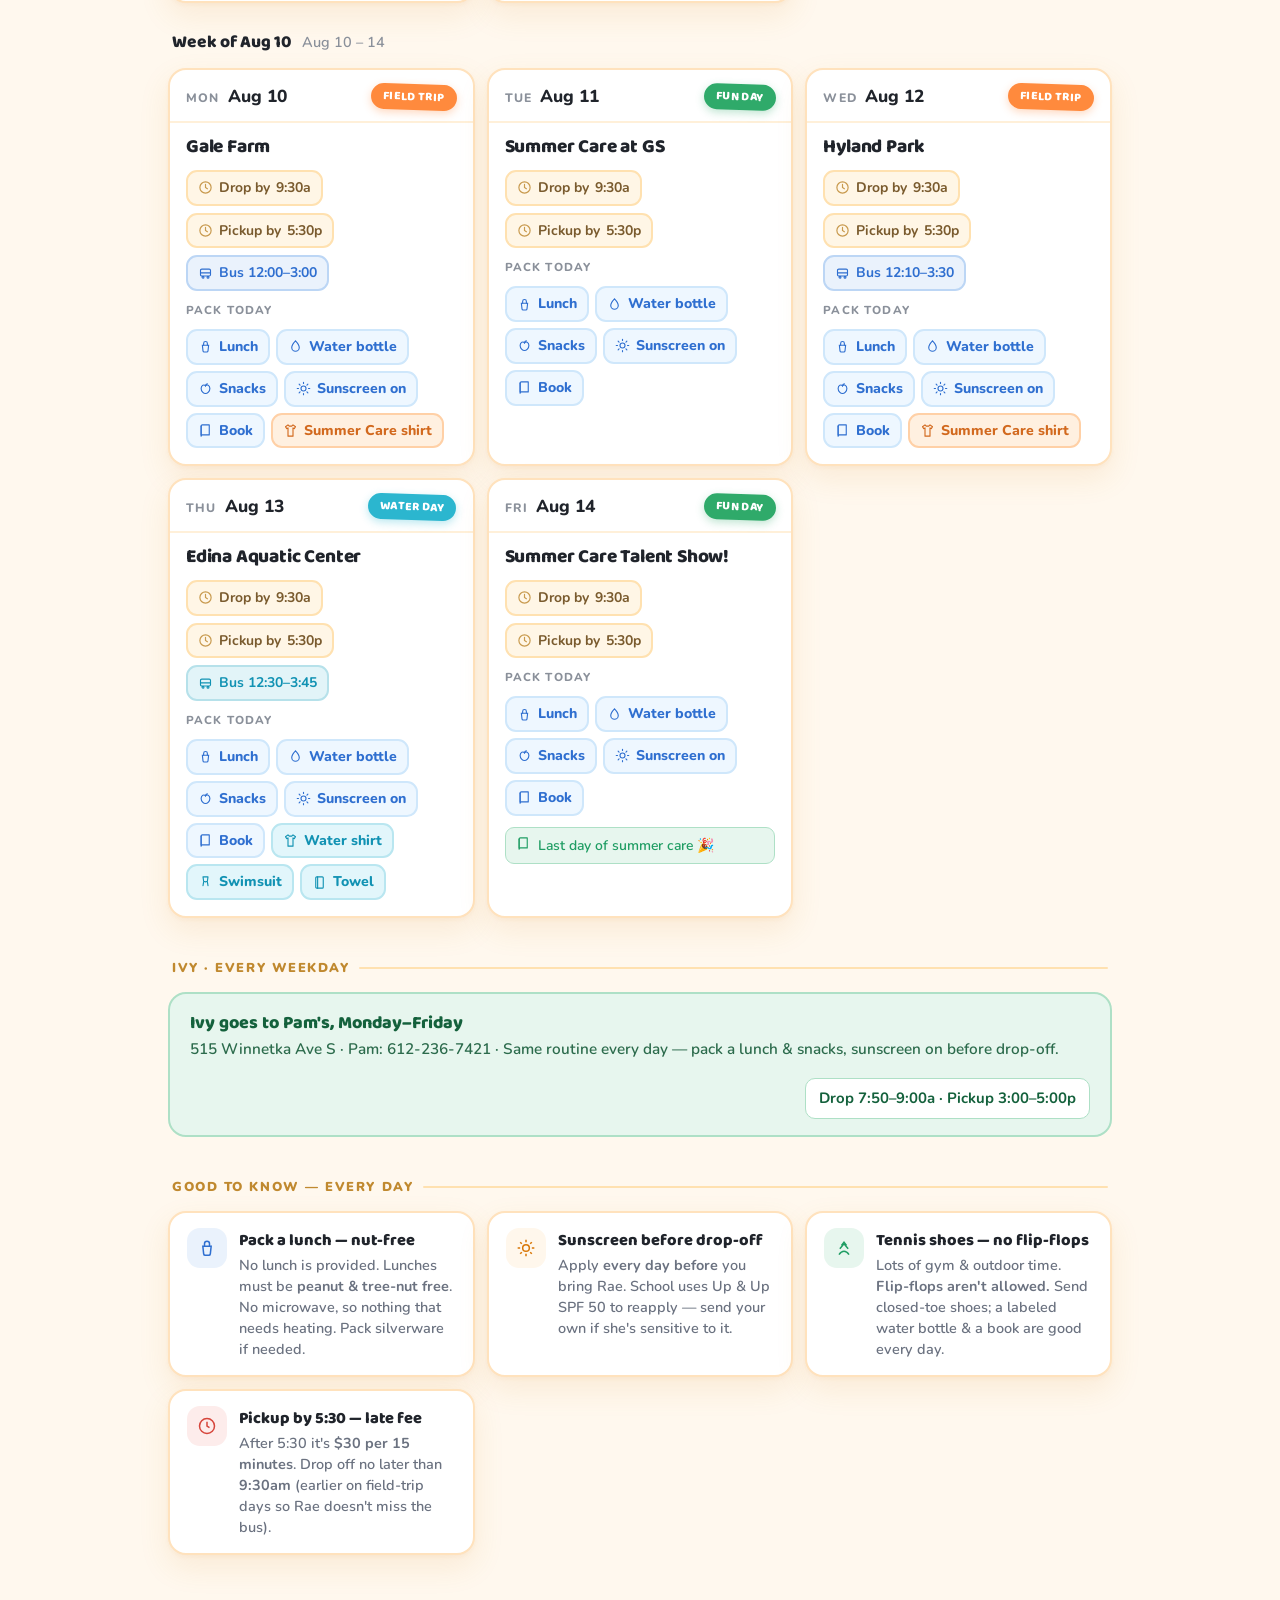
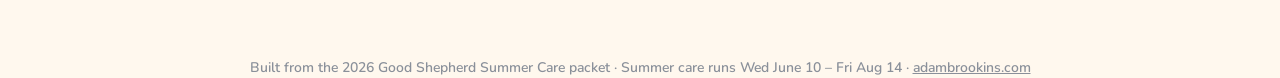
==== commit f983e886: "Golf camp June 8–11 (all four days Mon–Thu) June 10–11 are golf, not Good Shepherd. GS Summer Care n" ====
--- a/kids.html
+++ b/kids.html
@@ -390,9 +390,9 @@
 const DAYS = [
   { d:'2026-06-08', act:'Golf Camp', type:'golf', dep:'8:45', back:'2:45' },
   { d:'2026-06-09', act:'Golf Camp', type:'golf', dep:'8:45', back:'2:45' },
-  { d:'2026-06-10', act:'Welcome to Summer Care!', type:'fun', note:'First day at Good Shepherd Summer Care.' },
-  { d:'2026-06-11', act:'Fun Lab', type:'trip', dep:'12:00', back:'3:30' },
-  { d:'2026-06-12', act:'St. Louis Park Pool', type:'water', dep:'12:15', back:'3:30' },
+  { d:'2026-06-10', act:'Golf Camp', type:'golf', dep:'8:45', back:'2:45' },
+  { d:'2026-06-11', act:'Golf Camp', type:'golf', dep:'8:45', back:'2:45' },
+  { d:'2026-06-12', act:'St. Louis Park Pool — First Day at GS!', type:'water', dep:'12:15', back:'3:30' },
 
   { d:'2026-06-15', act:'Elm Creek', type:'trip', dep:'12:00', back:'3:30' },
   { d:'2026-06-16', act:'Sidekick Theatre: Robin Hood', type:'trip', dep:'11:00', back:'2:30' },
